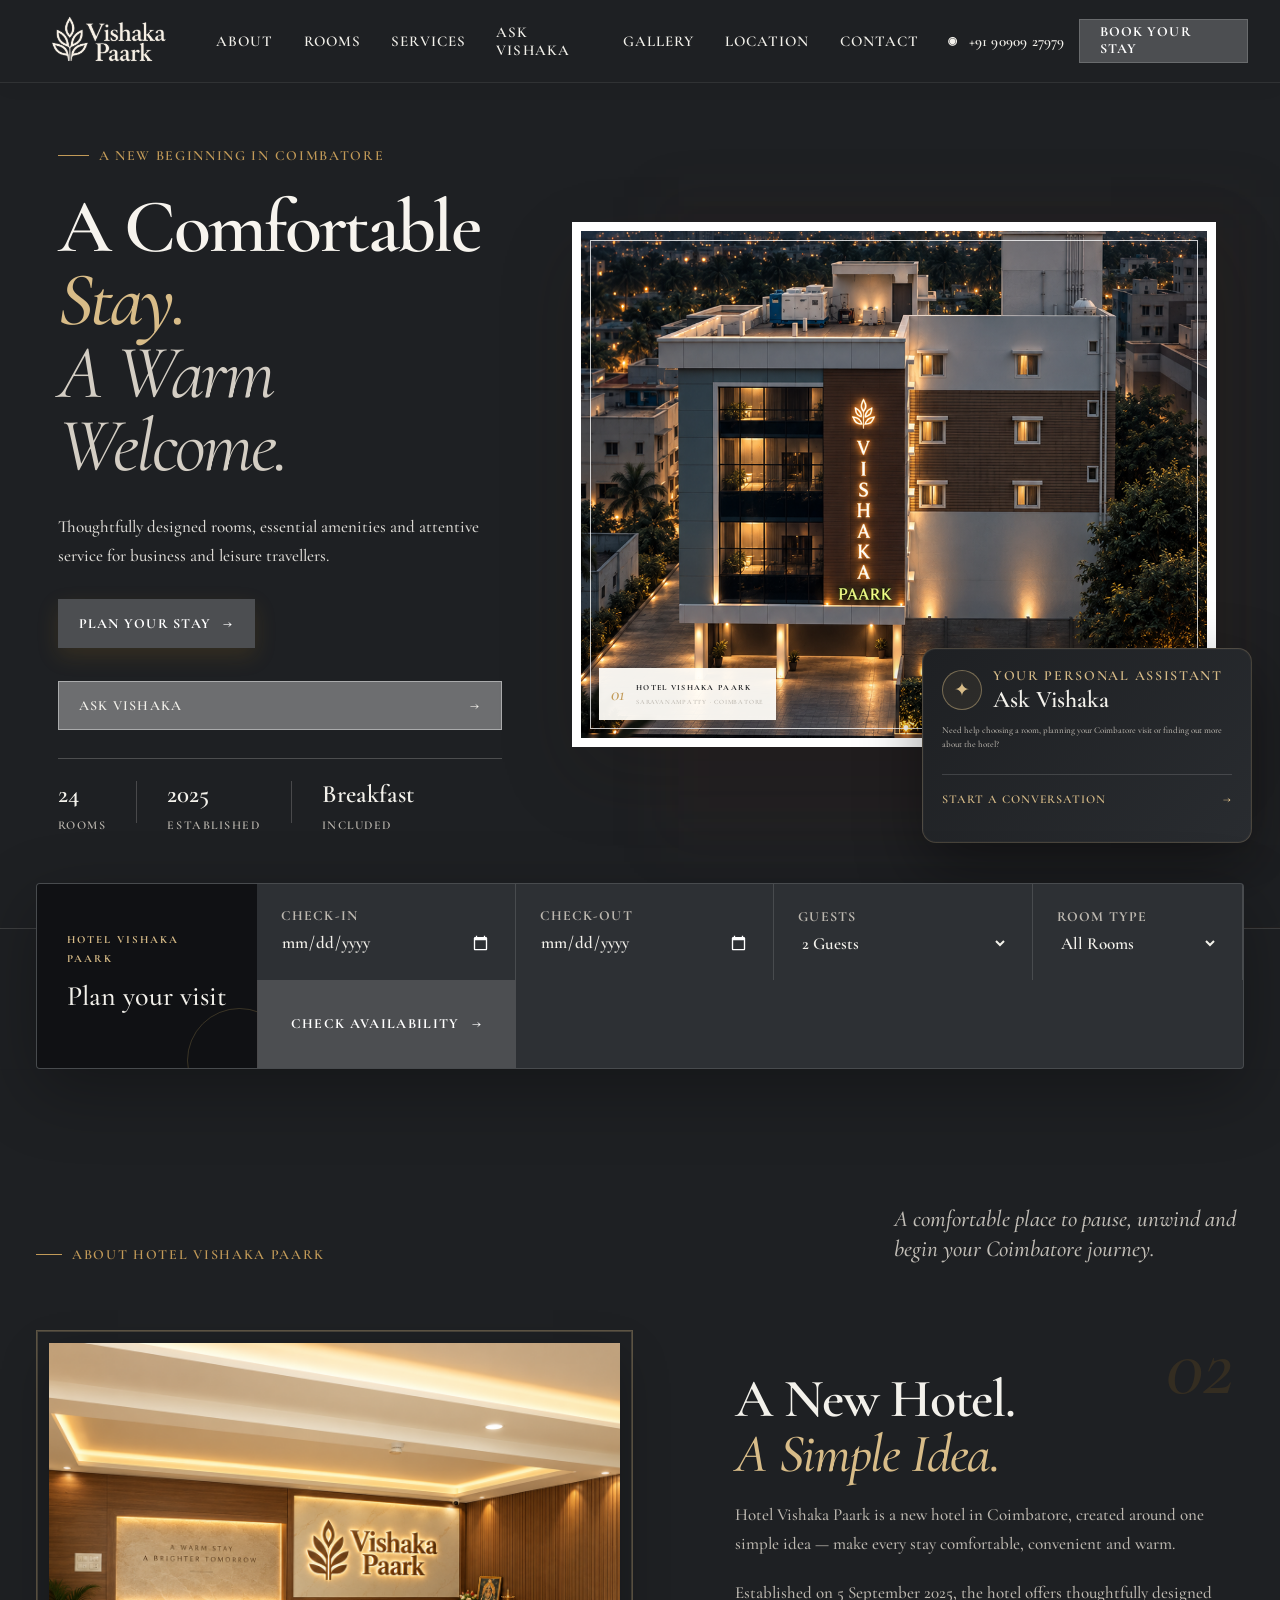
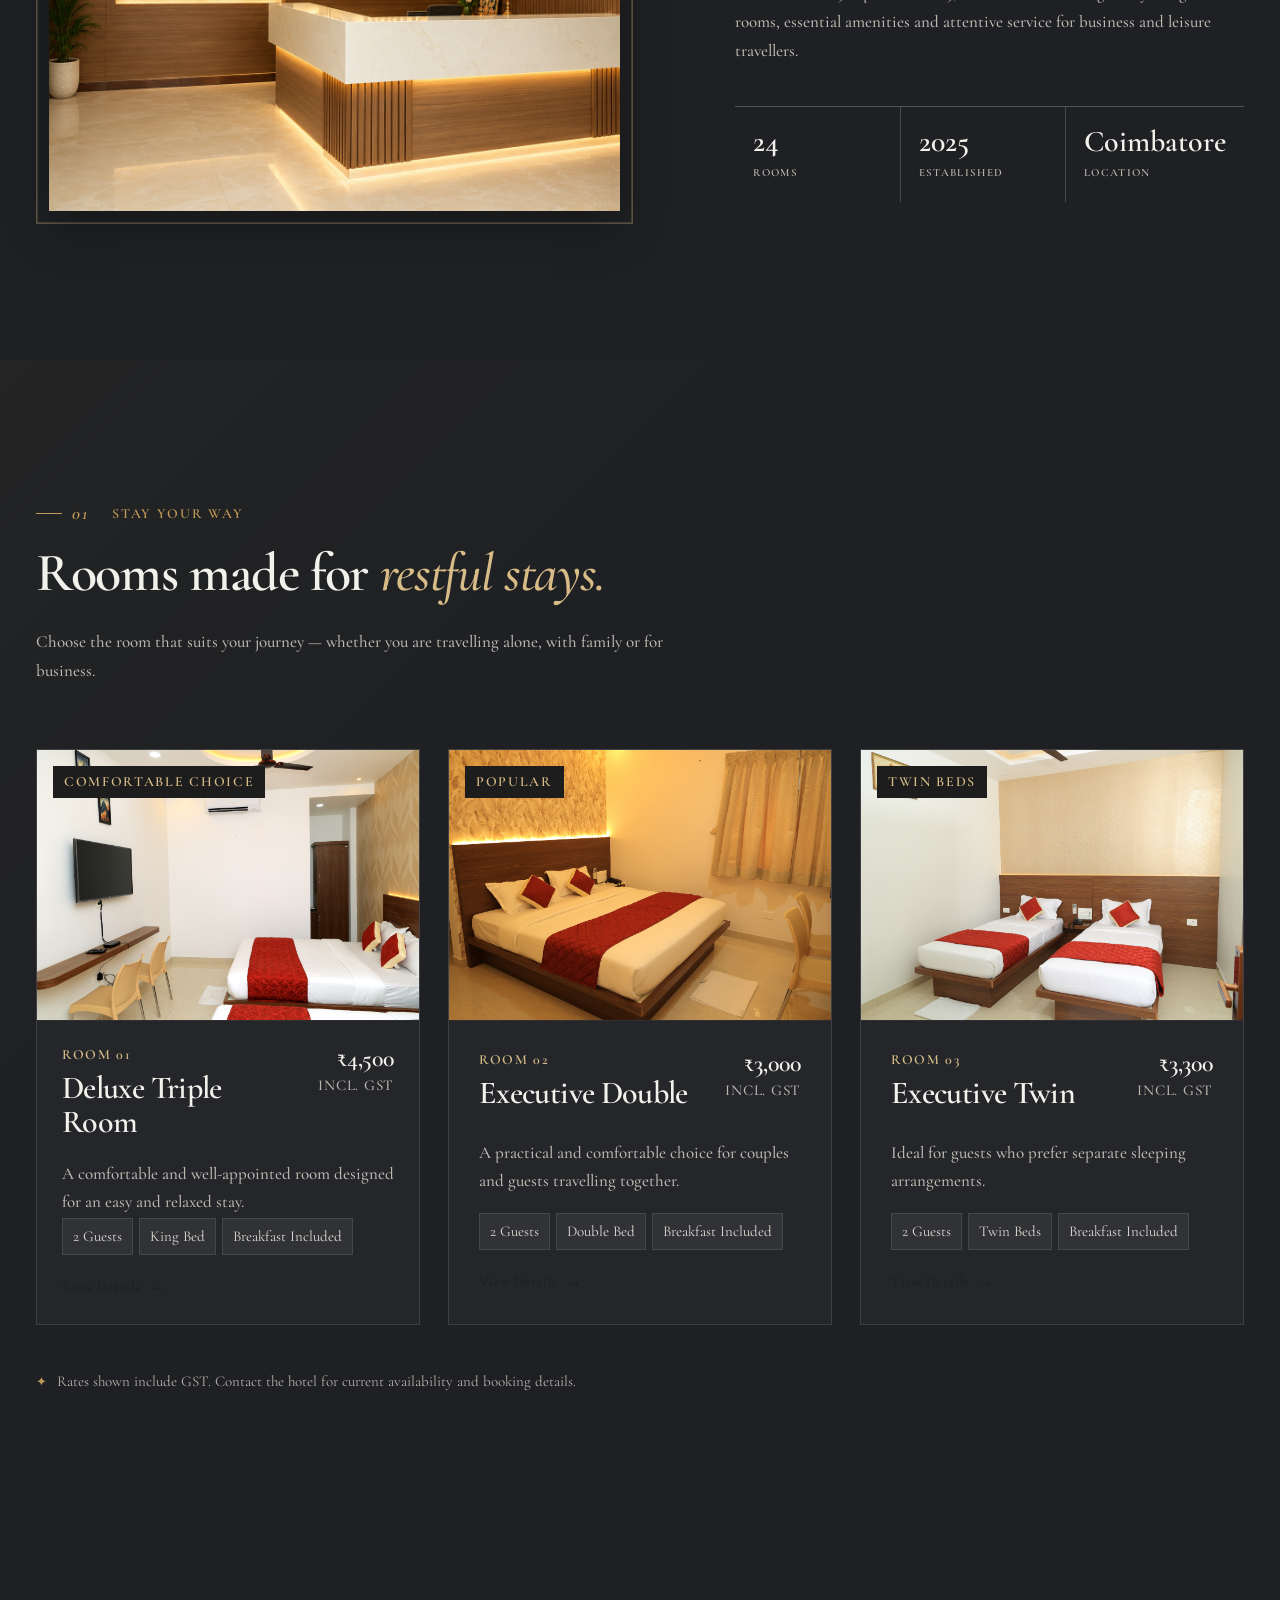
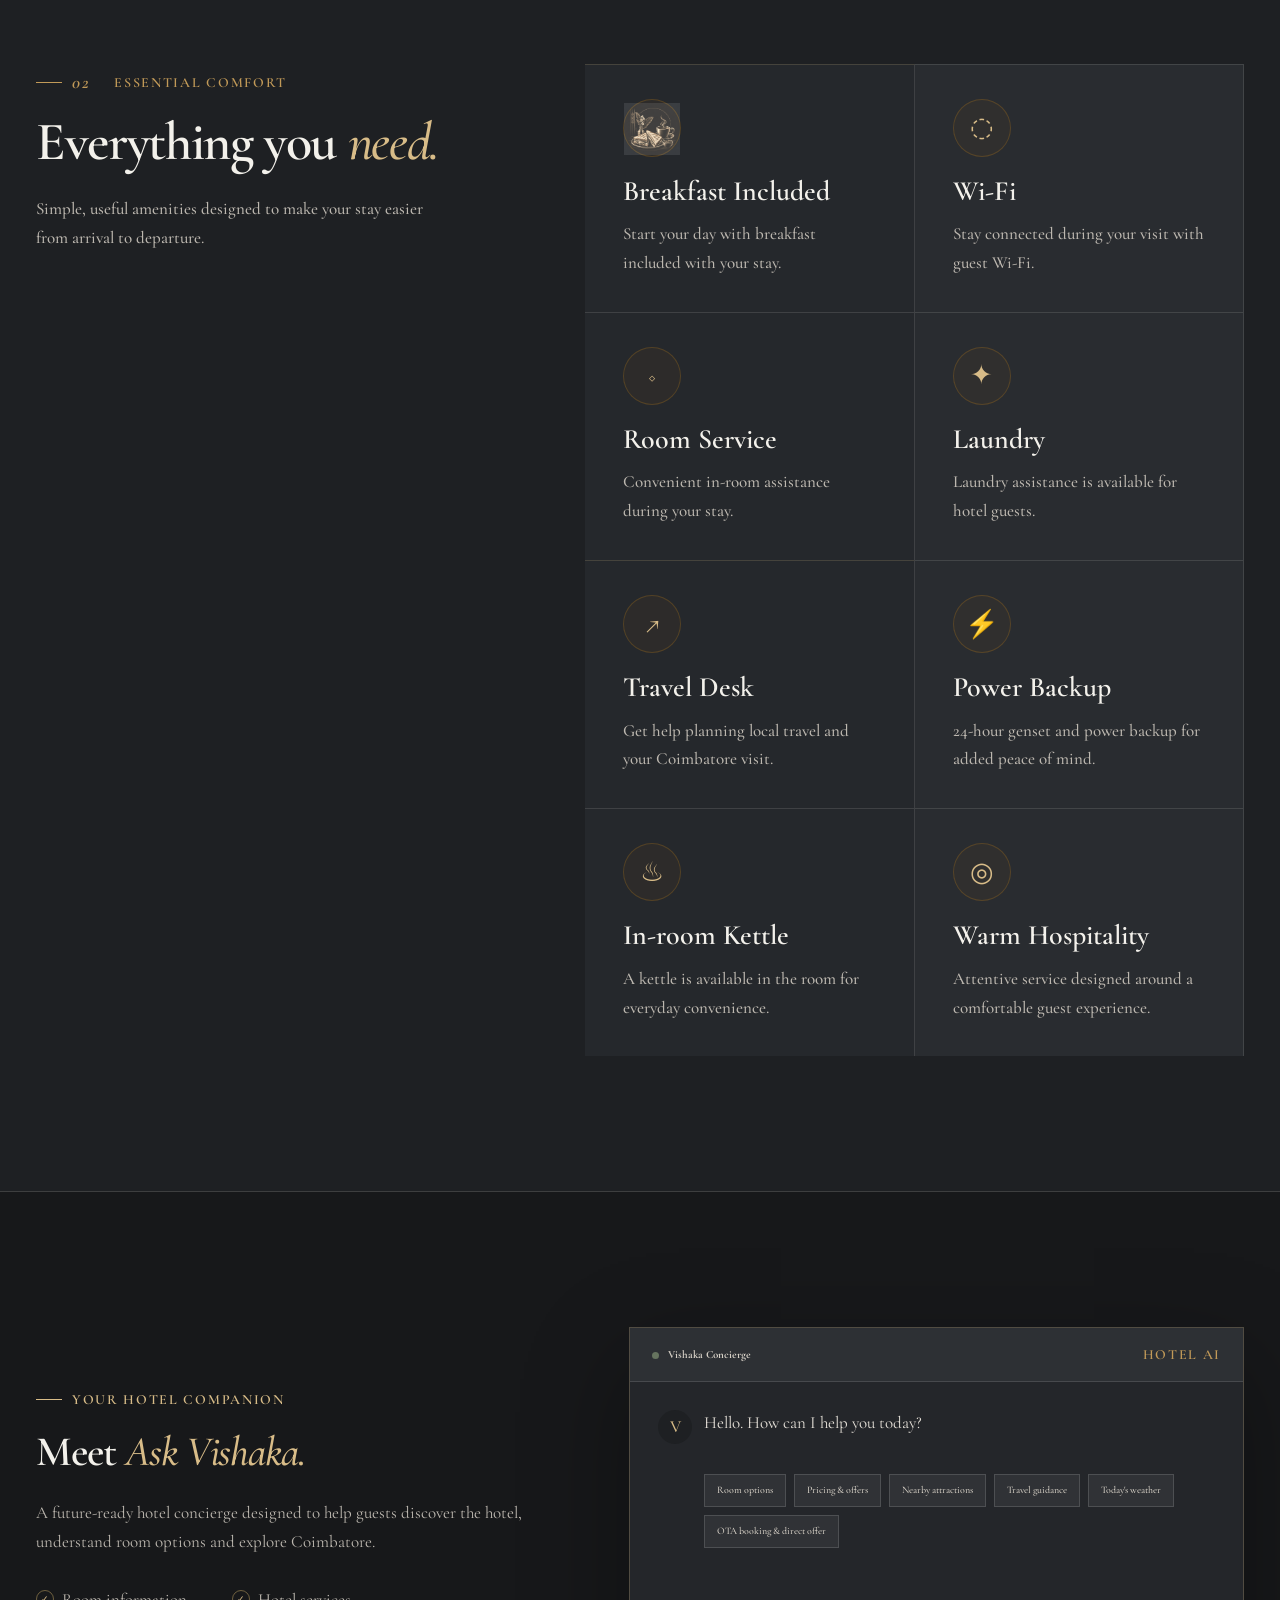
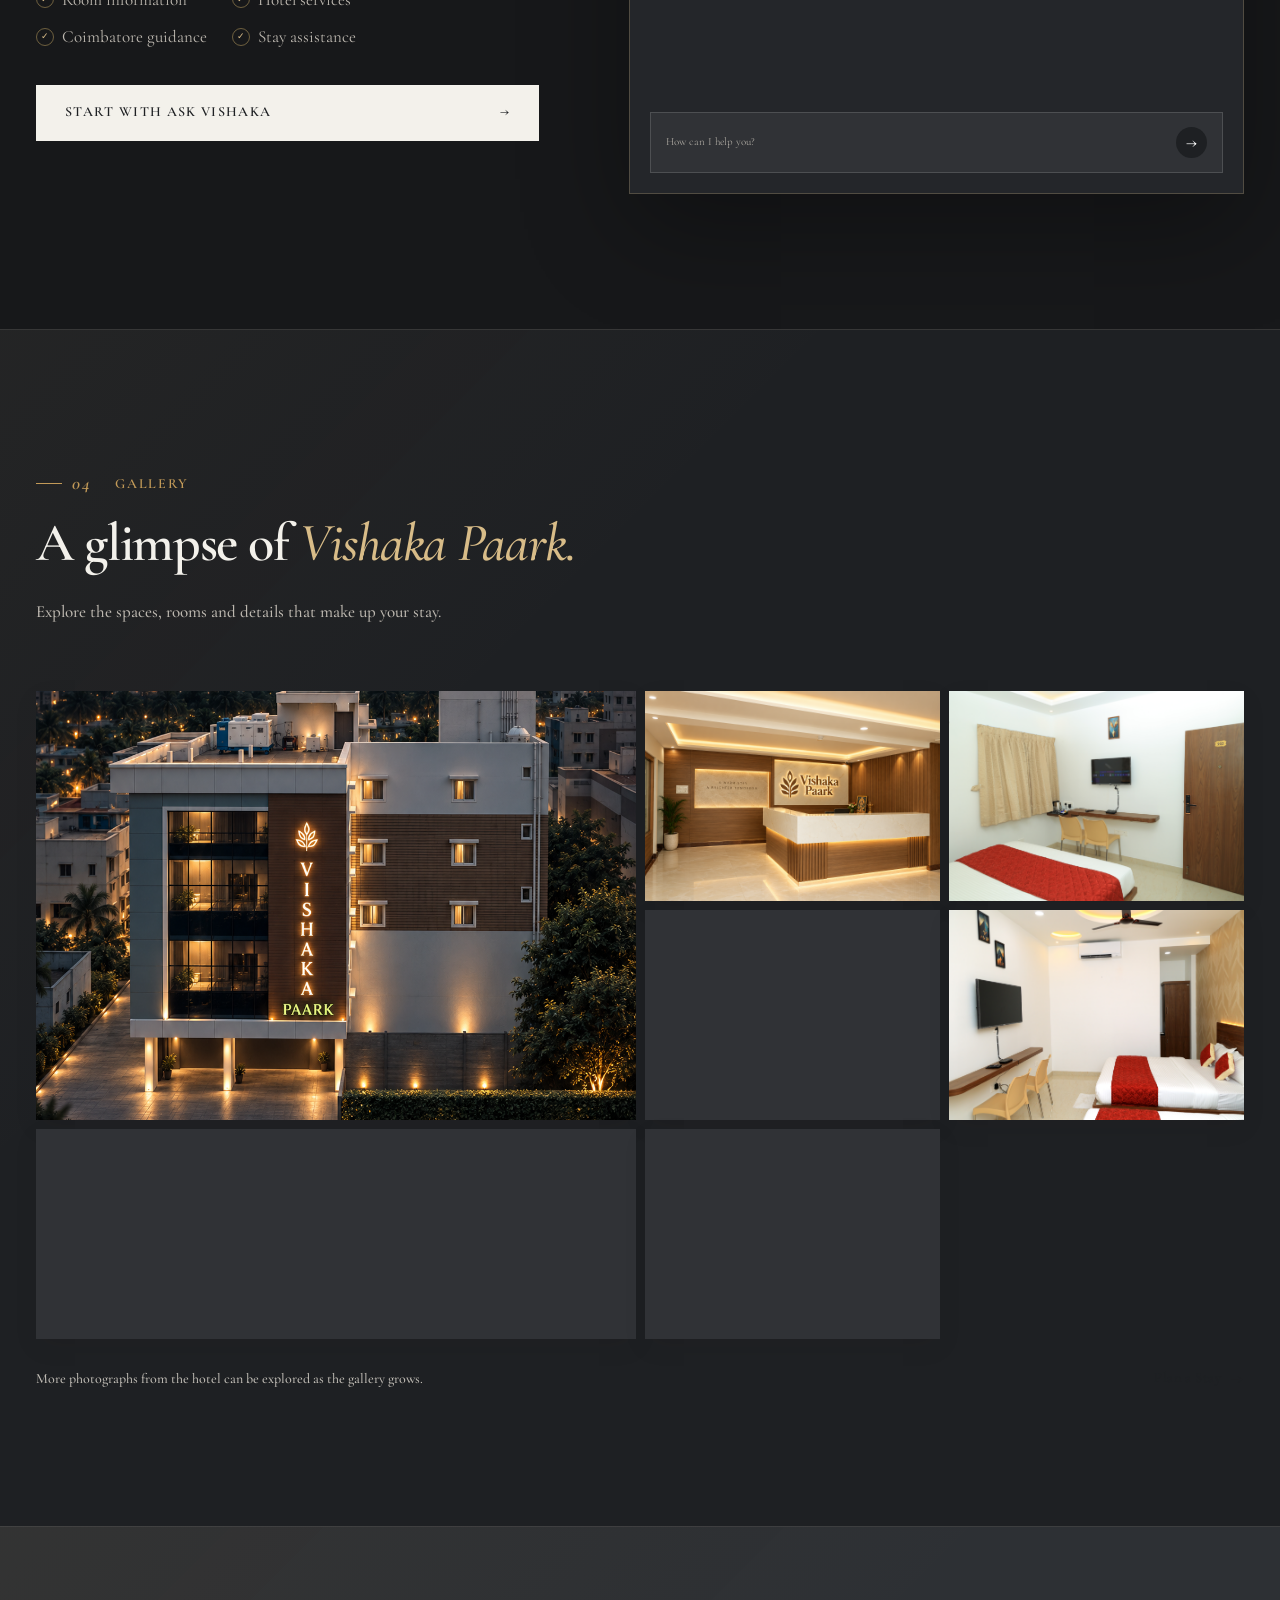
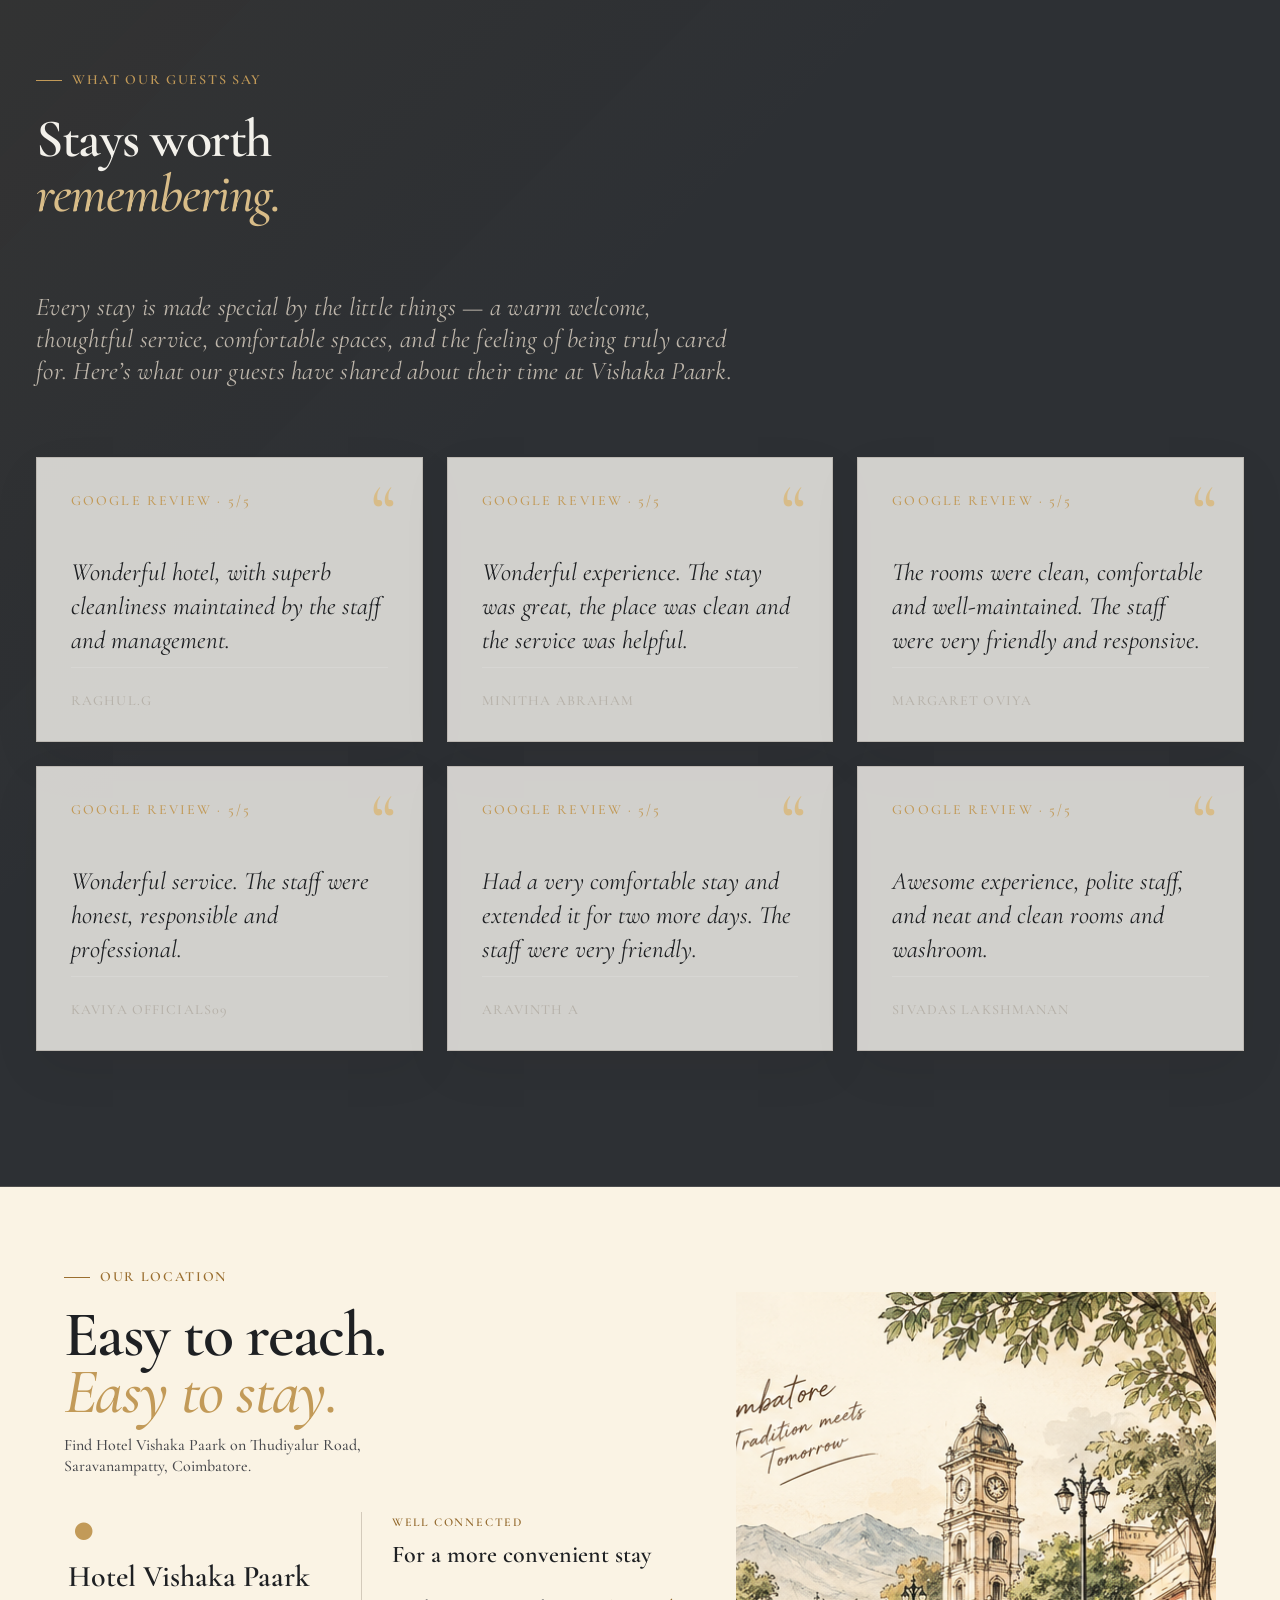
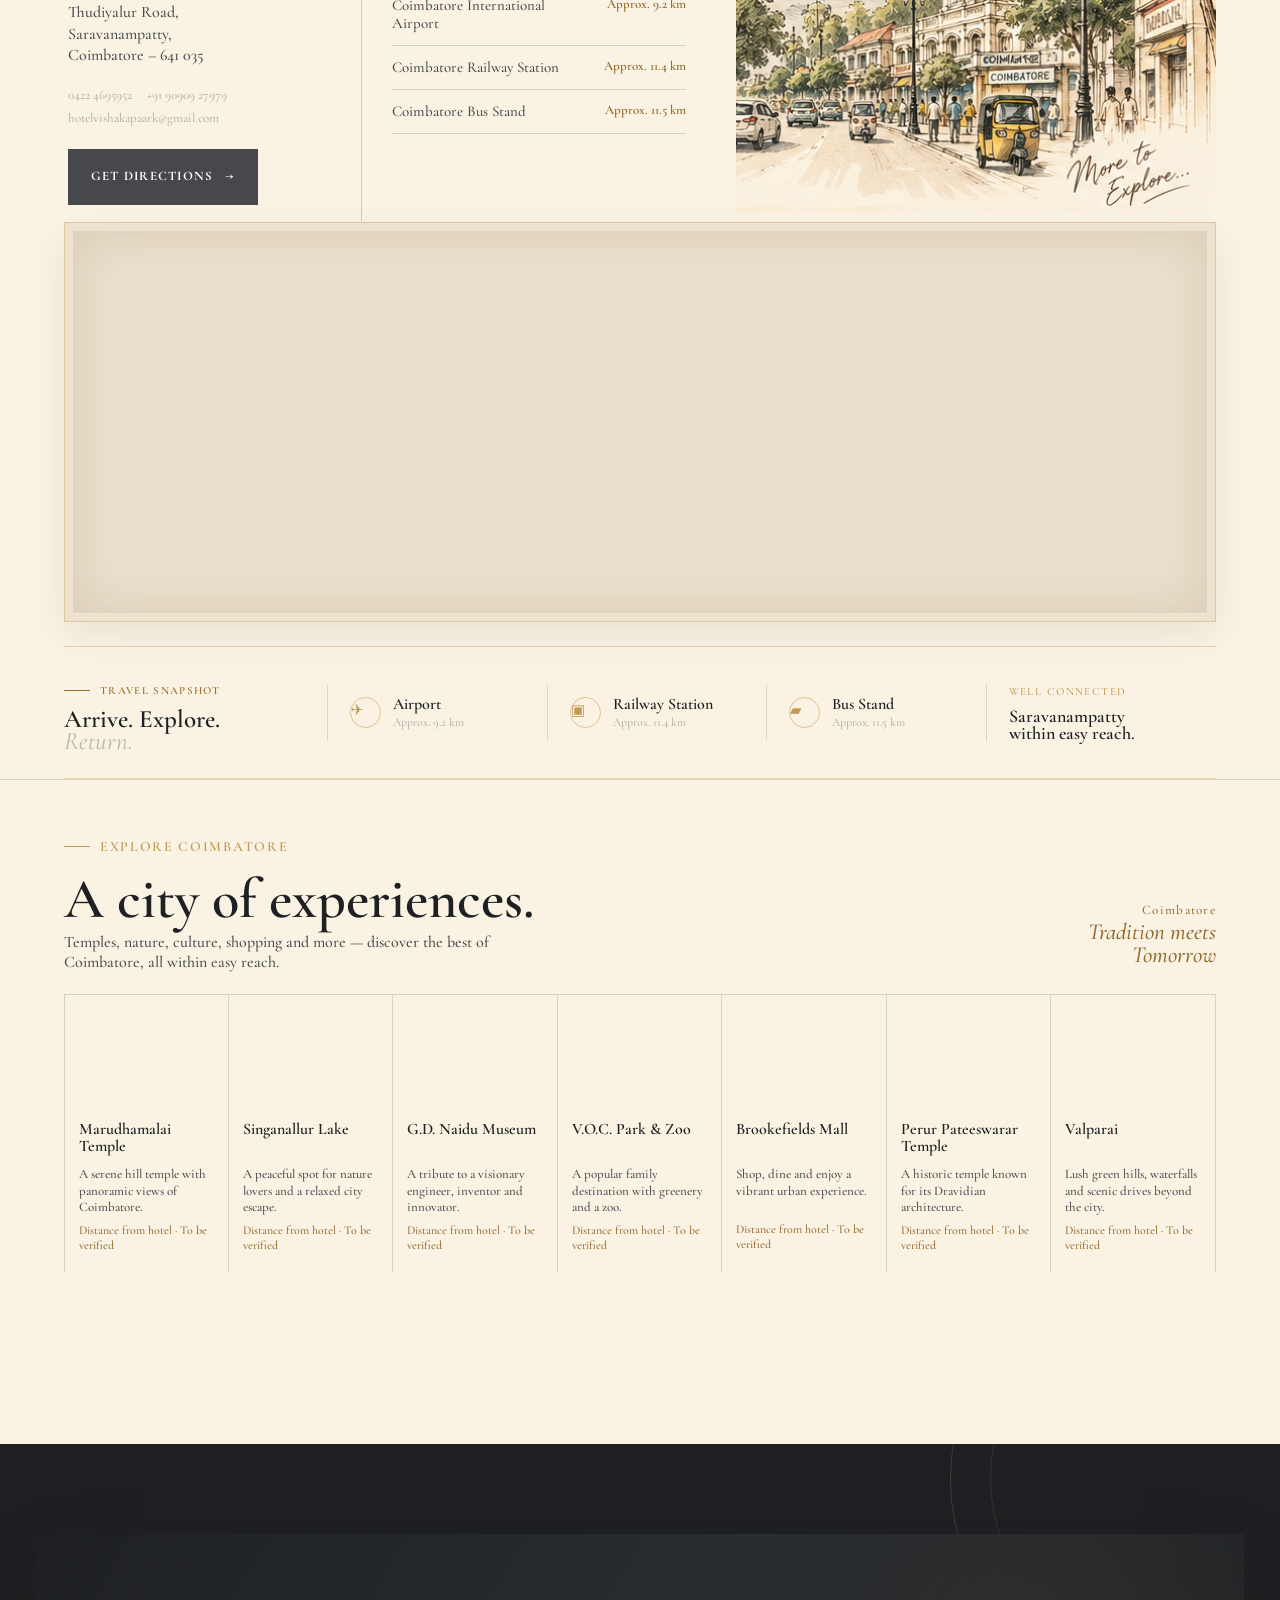
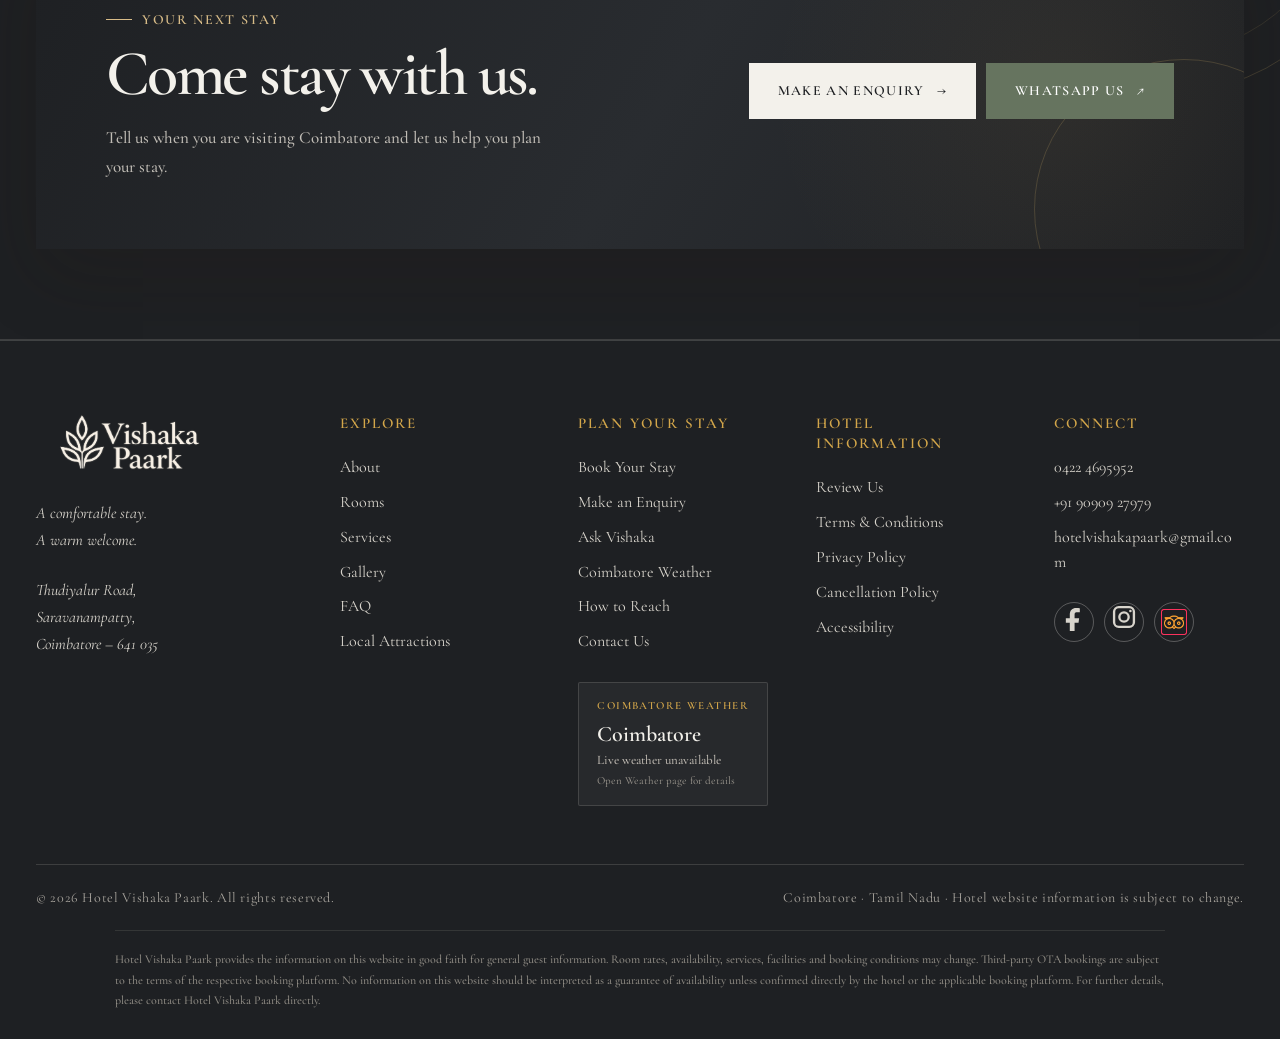
==== index.html @ 1023d84c "first commit" ====
<!DOCTYPE html>
<html lang="en">
<head>
  <meta charset="UTF-8">

  <meta
    name="viewport"
    content="width=device-width, initial-scale=1.0"
  >

  <meta
    name="description"
    content="Hotel Vishaka Paark, Coimbatore — a comfortable stay with thoughtfully designed rooms, essential amenities and warm hospitality."
  >

  <meta
    name="theme-color"
    content="#3a2418"
  >

  <title>Hotel Vishaka Paark | A Comfortable Stay in Coimbatore</title>

  <link
    rel="icon"
    type="image/png"
    href="assets/icons/favicon.png"
  >

  <!-- Google Fonts -->
  <link
    rel="preconnect"
    href="https://fonts.googleapis.com"
  >

  <link
    rel="preconnect"
    href="https://fonts.gstatic.com"
    crossorigin
  >

  <link
    href="https://fonts.googleapis.com/css2?family=Cormorant+Garamond:wght@400;500;600;700&display=swap"
    rel="stylesheet"
  >

  <link
    rel="stylesheet"
    href="styles.css"
  >

  <link rel="preload" as="image" href="assets/images/Elevation/elevation.png">
</head>

<body>

  <!-- =====================================================
       PAGE LOADER
       ===================================================== -->

  <div class="page-loader">
    <div class="loader-mark">
      VP
    </div>
  </div>


  <!-- =====================================================
       HEADER
       ===================================================== -->

  <header class="site-header">

    <div class="header-inner">

      <a
        class="brand"
        href="#home"
        aria-label="Hotel Vishaka Paark Home"
      >
        <img
          class="brand-logo"
          src="assets/logo/logo-dark.png"
          alt="Hotel Vishaka Paark"
        >
      </a>


      <nav
        class="main-nav"
        aria-label="Main navigation"
      >

        <a href="#about">About</a>

        <a href="#rooms">Rooms</a>

        <a href="#services">Services</a>

        <a href="#ask-vishaka">Ask Vishaka</a>

        <a href="#gallery">Gallery</a>

        <a href="#location">Location</a>

        <a href="#contact">Contact</a>

      </nav>


      <div class="header-actions">

        <a
          class="header-phone"
          href="tel:+919090927979"
        >
          <span class="phone-icon">◉</span>
          +91 90909 27979
        </a>

        <a
          class="header-cta"
          href="#booking"
        >
          Book Your Stay
        </a>

        <button
          class="menu-toggle"
          type="button"
          aria-label="Open menu"
          aria-expanded="false"
        >
          <span></span>
          <span></span>
          <span></span>
        </button>

      </div>

    </div>

  </header>


  <main>


    <!-- ===================================================
         HERO
         =================================================== -->

    <section
      class="hero hero-editorial"
      id="home"
    >

      <!-- ===================================================
           HERO PAPER BACKGROUND
           The hero is a real HTML/CSS layout.
           The hotel elevation remains a real photograph.
           =================================================== -->

      <div
        class="hero-paper-texture"
        aria-hidden="true"
      ></div>
<div class="container hero-container">


        <!-- ================= HERO COPY ================= -->

        <div class="hero-content">

          <span class="eyebrow hero-eyebrow">
            A New Beginning in Coimbatore
          </span>


          <h1>

            A Comfortable
            <br>

            <span>Stay.</span>

            <br>

            <em>A Warm Welcome.</em>

          </h1>


          <p class="hero-description">

            Thoughtfully designed rooms, essential amenities
            and attentive service for business and leisure
            travellers.

          </p>


          <div class="hero-actions">

            <a
              class="button button-primary"
              href="#booking"
            >
              Plan Your Stay
              <span>→</span>
            </a>


            <button
              class="button button-ghost concierge-open"
              type="button"
              data-open-concierge
            >
              Ask Vishaka
              <span>→</span>
            </button>

          </div>


          <div class="hero-meta">

            <div class="hero-meta-item">

              <strong>24</strong>

              <span>
                Rooms
              </span>

            </div>


            <div
              class="hero-meta-divider"
              aria-hidden="true"
            ></div>


            <div class="hero-meta-item">

              <strong>2025</strong>

              <span>
                Established
              </span>

            </div>


            <div
              class="hero-meta-divider"
              aria-hidden="true"
            ></div>


            <div class="hero-meta-item">

              <strong>Breakfast</strong>

              <span>
                Included
              </span>

            </div>

          </div>
</div>


        <!-- ================= HERO PHOTO ================= -->

        <div class="hero-visual">

          <div class="hero-photo-shadow"></div>


          <div class="hero-photo-frame">

            <img
              class="hero-image"
              src="assets/images/Elevation/elevation.png"
              alt="Hotel Vishaka Paark exterior in Coimbatore"
            >


            <div
              class="hero-photo-edge"
              aria-hidden="true"
            ></div>


            <div class="hero-photo-caption">

              <span class="caption-number">
                01
              </span>

              <div>

                <strong>
                  HOTEL VISHAKA PAARK
                </strong>

                <small>
                  SARAVANAMPATTY · COIMBATORE
                </small>

              </div>

            </div>

          </div>
<!-- AI preview card -->

          <aside class="hero-concierge-card">

            <div class="concierge-card-top">

              <div class="concierge-icon">
                <span>✦</span>
              </div>


              <div>

                <span class="concierge-label">
                  Your Personal Assistant
                </span>

                <strong>
                  Ask Vishaka
                </strong>

              </div>

            </div>


            <p>
              Need help choosing a room, planning
              your Coimbatore visit or finding out
              more about the hotel?
            </p>


            <button
              class="concierge-open"
              type="button"
              data-open-concierge
            >

              <span>
                Start a conversation
              </span>

              <span>
                →
              </span>

            </button>

          </aside>
</div>

      </div>
</section>


    <!-- ===================================================
         BOOKING BAR
         =================================================== -->

    <section
      class="booking-section"
      id="booking"
    >

      <div class="container">

        <div class="booking-bar">

          <div class="booking-intro">

            <span class="booking-kicker">
              HOTEL VISHAKA PAARK
            </span>

            <strong>
              Plan your visit
            </strong>

          </div>


          <form class="quick-booking-form">

            <div class="booking-field">

              <label for="checkin">
                Check-in
              </label>

              <input
                id="checkin"
                name="checkin"
                type="date"
              >

            </div>


            <div class="booking-field">

              <label for="checkout">
                Check-out
              </label>

              <input
                id="checkout"
                name="checkout"
                type="date"
              >

            </div>


            <div class="booking-field">

              <label for="guests">
                Guests
              </label>

              <select
                id="guests"
                name="guests"
              >
                <option value="2 Guests">
                  2 Guests
                </option>

                <option value="1 Guest">
                  1 Guest
                </option>

                <option value="3 Guests">
                  3 Guests
                </option>

                <option value="4 Guests">
                  4 Guests
                </option>

                <option value="5+ Guests">
                  5+ Guests
                </option>
              </select>

            </div>


            <div class="booking-field">

              <label for="room-type">
                Room Type
              </label>

              <select
                id="room-type"
                name="room-type"
              >

                <option value="All Rooms">
                  All Rooms
                </option>

                <option value="Deluxe Triple Room">
                  Deluxe
                </option>

                <option value="Executive Double">
                  Executive Double
                </option>

                <option value="Executive Twin">
                  Executive Twin
                </option>

              </select>

            </div>


            <button
              class="button button-dark"
              type="submit"
            >
              Check Availability
              <span>→</span>
            </button>

          </form>

        </div>

      </div>

    </section>


    <!-- ===================================================
         ABOUT
         =================================================== -->

    <section
      class="section"
      id="about"
    >

      <div class="container">

        <div class="about-intro">

          <div>

            <span class="eyebrow">
              About Hotel Vishaka Paark
            </span>

          </div>

          <p class="section-caption">
            A comfortable place to pause,
            unwind and begin your Coimbatore
            journey.
          </p>

        </div>


        <div class="about-grid">

          <div class="about-image-wrap">

            <img
              class="about-image"
              src="assets/images/Reception/0P3A3487.png"
              alt="Hotel Vishaka Paark reception"
            >
</div>


          <div class="about-content">
<h2>
              A New Hotel.
              <br>
              <em>A Simple Idea.</em>
            </h2>

            <p class="lead">
              Hotel Vishaka Paark is a new hotel
              in Coimbatore, created around one
              simple idea — make every stay
              comfortable, convenient and warm.
            </p>

            <p>
              Established on 5 September 2025,
              the hotel offers thoughtfully designed
              rooms, essential amenities and
              attentive service for business and
              leisure travellers.
            </p>


            <div class="about-facts">

              <div class="fact">
                <strong>24</strong>
                <span>Rooms</span>
              </div>

              <div class="fact">
                <strong>2025</strong>
                <span>Established</span>
              </div>

              <div class="fact">
                <strong>Coimbatore</strong>
                <span>Location</span>
              </div>

            </div>

          </div>
</div>

      </div>

    </section>


    <!-- ===================================================
         ROOMS
         =================================================== -->

    <section
      class="section section-paper"
      id="rooms"
    >

      <div class="container">

        <div class="section-heading">

          <span class="eyebrow">
            <span class="section-number">01</span>
            Stay Your Way
          </span>

          <h2>
            Rooms made for
            <em>restful stays.</em>
          </h2>

          <p>
            Choose the room that suits your journey —
            whether you are travelling alone, with family
            or for business.
          </p>

        </div>


        <div class="room-grid">


          <!-- Deluxe Triple Room -->

          <article class="room-card room-card-featured">

            <div class="room-image-wrap">

              <img
                class="room-image"
                src="assets/images/deluxe triple room/deluxe.jpg"
                alt="Deluxe Triple Room at Hotel Vishaka Paark"
                loading="lazy"
              >

              <span class="room-tag">
                Comfortable Choice
              </span>

            </div>


            <div class="room-content">

              <div class="room-title-row">

                <div>

                  <span class="room-type">
                    ROOM 01
                  </span>

                  <h3>
                    Deluxe Triple Room
                  </h3>

                </div>


                <div class="room-price">

                  <strong>
                    ₹4,500
                  </strong>

                  <span>
                    incl. GST
                  </span>

                </div>

              </div>


              <p>
                A comfortable and well-appointed
                room designed for an easy and
                relaxed stay.
              </p>


              <div class="room-features">

                <span>
                  2 Guests
                </span>

                <span>
                  King Bed
                </span>

                <span>
                  Breakfast Included
                </span>

              </div>


              <a
                class="text-link"
                href="#booking"
              >
                View Details
                <span>→</span>
              </a>

            </div>

          </article>


          <!-- Executive Double -->

          <article class="room-card">

            <div class="room-image-wrap">

              <img
                class="room-image"
                src="assets/images/executive-double/executive.jpg"
                alt="Executive Double Room at Hotel Vishaka Paark"
                loading="lazy"
              >

              <span class="room-tag">
                Popular
              </span>

            </div>


            <div class="room-content">

              <div class="room-title-row">

                <div>

                  <span class="room-type">
                    ROOM 02
                  </span>

                  <h3>
                    Executive Double
                  </h3>

                </div>


                <div class="room-price">

                  <strong>
                    ₹3,000
                  </strong>

                  <span>
                    incl. GST
                  </span>

                </div>

              </div>


              <p>
                A practical and comfortable choice
                for couples and guests travelling
                together.
              </p>


              <div class="room-features">

                <span>
                  2 Guests
                </span>

                <span>
                  Double Bed
                </span>

                <span>
                  Breakfast Included
                </span>

              </div>


              <a
                class="text-link"
                href="#booking"
              >
                View Details
                <span>→</span>
              </a>

            </div>

          </article>


          <!-- Executive Twin -->

          <article class="room-card">

            <div class="room-image-wrap">

              <img
                class="room-image"
                src="assets/images/executive twin-room/standard-1.jpg"
                alt="Executive Twin Room at Hotel Vishaka Paark"
                loading="lazy"
              >

              <span class="room-tag">
                Twin Beds
              </span>

            </div>


            <div class="room-content">

              <div class="room-title-row">

                <div>

                  <span class="room-type">
                    ROOM 03
                  </span>

                  <h3>
                    Executive Twin
                  </h3>

                </div>


                <div class="room-price">

                  <strong>
                    ₹3,300
                  </strong>

                  <span>
                    incl. GST
                  </span>

                </div>

              </div>


              <p>
                Ideal for guests who prefer separate
                sleeping arrangements.
              </p>


              <div class="room-features">

                <span>
                  2 Guests
                </span>

                <span>
                  Twin Beds
                </span>

                <span>
                  Breakfast Included
                </span>

              </div>


              <a
                class="text-link"
                href="#booking"
              >
                View Details
                <span>→</span>
              </a>

            </div>

          </article>

        </div>


        <div class="rooms-footnote">

          <span class="footnote-mark">
            ✦
          </span>

          <p>
            Rates shown include GST.
            Contact the hotel for current availability
            and booking details.
          </p>

        </div>

      </div>

    </section>


    <!-- ===================================================
         SERVICES
         =================================================== -->

    <section
      class="section"
      id="services"
    >

      <div class="container">

        <div class="services-layout">

          <div class="services-intro">

            <span class="eyebrow">
              <span class="section-number">02</span>
              Essential Comfort
            </span>

            <h2>
              Everything you
              <em>need.</em>
            </h2>

            <p>
              Simple, useful amenities designed
              to make your stay easier from arrival
              to departure.
            </p>

          </div>


          <div class="services-grid">


            <article class="service-item">

              <span class="service-icon">
                <img src="assets/images/services/breakfast.png" alt="" role="presentation">
              </span>

              <h3>
                Breakfast Included
              </h3>

              <p>
                Start your day with breakfast
                included with your stay.
              </p>

            </article>


            <article class="service-item">

              <span class="service-icon">
                ◌
              </span>

              <h3>
                Wi-Fi
              </h3>

              <p>
                Stay connected during your
                visit with guest Wi-Fi.
              </p>

            </article>


            <article class="service-item">

              <span class="service-icon">
                ◇
              </span>

              <h3>
                Room Service
              </h3>

              <p>
                Convenient in-room assistance
                during your stay.
              </p>

            </article>


            <article class="service-item">

              <span class="service-icon">
                ✦
              </span>

              <h3>
                Laundry
              </h3>

              <p>
                Laundry assistance is available
                for hotel guests.
              </p>

            </article>


            <article class="service-item">

              <span class="service-icon">
                ↗
              </span>

              <h3>
                Travel Desk
              </h3>

              <p>
                Get help planning local travel
                and your Coimbatore visit.
              </p>

            </article>


            <article class="service-item">

              <span class="service-icon">
                ⚡
              </span>

              <h3>
                Power Backup
              </h3>

              <p>
                24-hour genset and power backup
                for added peace of mind.
              </p>

            </article>


            <article class="service-item">

              <span class="service-icon">
                ♨
              </span>

              <h3>
                In-room Kettle
              </h3>

              <p>
                A kettle is available in the room
                for everyday convenience.
              </p>

            </article>


            <article class="service-item">

              <span class="service-icon">
                ◎
              </span>

              <h3>
                Warm Hospitality
              </h3>

              <p>
                Attentive service designed around
                a comfortable guest experience.
              </p>

            </article>

          </div>

        </div>

      </div>

    </section>


    <!-- ===================================================
         ASK VISHAKA AI
         =================================================== -->

    <section
      class="section section-dark ai-section"
      id="ask-vishaka"
    >
<div class="container">

        <div class="ai-layout">

          <div class="ai-copy">

            <span class="eyebrow">
              Your Hotel Companion
            </span>

            <h2>
              Meet
              <em>Ask Vishaka.</em>
            </h2>

            <p>
              A future-ready hotel concierge designed
              to help guests discover the hotel, understand
              room options and explore Coimbatore.
            </p>


            <div class="ai-points">

              <span>
                <i>✓</i>
                Room information
              </span>

              <span>
                <i>✓</i>
                Hotel services
              </span>

              <span>
                <i>✓</i>
                Coimbatore guidance
              </span>

              <span>
                <i>✓</i>
                Stay assistance
              </span>

            </div>


            <button
              class="button button-light concierge-open"
              type="button"
              data-open-concierge
            >
              Start with Ask Vishaka
              <span>→</span>
            </button>

          </div>


          <div class="ai-window">

            <div class="ai-window-header">

              <div class="ai-status">
                <span></span>
                Vishaka Concierge
              </div>

              <span class="ai-window-label">
                HOTEL AI
              </span>

            </div>


            <div class="ai-messages">

              <div class="ai-message">

                <div class="message-avatar">
                  V
                </div>

                <div>

                  <p>
                    Hello. How can I help
                    you today?
                  </p>
</div>

              </div>


              <div class="ai-suggestions">

                <button type="button">
                  Room options
                </button>

                <button type="button">
                  Pricing & offers
                </button>

                <button type="button">
                  Nearby attractions
                </button>

                <button type="button">
                  Travel guidance
                </button>

                <button type="button">
                  Today's weather
                </button>

                <button type="button">
                  OTA booking &amp; direct offer
                </button>

              </div>

            </div>


            <div class="ai-input-preview">

              <span>
                How can I help you?
              </span>

              <button
                type="button"
                data-open-concierge
                aria-label="Open Ask Vishaka"
              >
                →
              </button>

            </div>

          </div>

        </div>

      </div>

    </section>


    <!-- ===================================================
         GALLERY
         =================================================== -->

    <section
      class="section section-paper"
      id="gallery"
    >

      <div class="container">

        <div class="section-heading gallery-heading">

          <span class="eyebrow">
            <span class="section-number">04</span>
            Gallery
          </span>

          <h2>
            A glimpse of
            <em>Vishaka Paark.</em>
          </h2>

          <p>
            Explore the spaces, rooms and details
            that make up your stay.
          </p>

        </div>


        <div class="gallery-grid">


          <figure class="gallery-item gallery-item-large">

            <img
              src="assets/images/Elevation/elevation.png"
              alt="Hotel Vishaka Paark exterior"
              loading="lazy"
            >

          </figure>


          <figure class="gallery-item">

            <img
              src="assets/images/Reception/0P3A3487.png"
              alt="Hotel Vishaka Paark reception"
              loading="lazy"
            >

          </figure>


          <figure class="gallery-item">

            <img
              src="assets/images/executive-double/0P3A3429.jpg"
              alt="Executive Double room"
              loading="lazy"
            >

          </figure>


          <figure class="gallery-item">

            <img
              src="assets/images/executive twin-room/0P3A3387.jpg"
              alt="Executive Twin room"
              loading="lazy"
            >

          </figure>


          <figure class="gallery-item">

            <img
              src="assets/images/deluxe triple room/deluxe.jpg"
              alt="Deluxe Triple Room"
              loading="lazy"
            >

          </figure>


          <figure class="gallery-item gallery-item-wide">

            <img
              src="assets/images/executive-double/0P3A3448 copy.jpg"
              alt="Hotel Vishaka Paark room interior"
              loading="lazy"
            >

          </figure>


          <figure class="gallery-item">

            <img
              src="assets/images/Reception/Reception.jpg"
              alt="Hotel Vishaka Paark reception area"
              loading="lazy"
            >

          </figure>

        </div>


        <div class="gallery-footer">

          <p>
            More photographs from the hotel
            can be explored as the gallery grows.
          </p>

          <a
            class="text-link"
            href="#contact"
          >
            Plan a Stay
            <span>→</span>
          </a>

        </div>

      </div>

    </section>


    <!-- ===================================================
         TESTIMONIALS
         =================================================== -->

    <section class="section testimonials-section" id="testimonials">
      <div class="container">

        <div class="section-heading testimonials-heading">
          <div>
            <span class="eyebrow">What Our Guests Say</span>
            <h2>Stays worth<br><em>remembering.</em></h2>
          </div>
          <p>Every stay is made special by the little things — a warm welcome, thoughtful service, comfortable spaces, and the feeling of being truly cared for. Here’s what our guests have shared about their time at Vishaka Paark.</p>
        </div>

        <div class="testimonial-grid">
          <article class="testimonial-card">
            <span class="testimonial-placeholder-label">Google review · 5/5</span>
            <blockquote>Wonderful hotel, with superb cleanliness maintained by the staff and management.</blockquote>
            <footer>RAGHUL.G</footer>
          </article>

          <article class="testimonial-card">
            <span class="testimonial-placeholder-label">Google review · 5/5</span>
            <blockquote>Wonderful experience. The stay was great, the place was clean and the service was helpful.</blockquote>
            <footer>Minitha Abraham</footer>
          </article>

          <article class="testimonial-card">
            <span class="testimonial-placeholder-label">Google review · 5/5</span>
            <blockquote>The rooms were clean, comfortable and well-maintained. The staff were very friendly and responsive.</blockquote>
            <footer>Margaret Oviya</footer>
          </article>

          <article class="testimonial-card">
            <span class="testimonial-placeholder-label">Google review · 5/5</span>
            <blockquote>Wonderful service. The staff were honest, responsible and professional.</blockquote>
            <footer>Kaviya Officials09</footer>
          </article>

          <article class="testimonial-card">
            <span class="testimonial-placeholder-label">Google review · 5/5</span>
            <blockquote>Had a very comfortable stay and extended it for two more days. The staff were very friendly.</blockquote>
            <footer>Aravinth A</footer>
          </article>

          <article class="testimonial-card">
            <span class="testimonial-placeholder-label">Google review · 5/5</span>
            <blockquote>Awesome experience, polite staff, and neat and clean rooms and washroom.</blockquote>
            <footer>Sivadas Lakshmanan</footer>
          </article>
        </div>

      </div>
    </section>


    <!-- ===================================================
         LOCATION + MAP
         =================================================== -->

    <section class="section location-section section-paper" id="location">
      <div class="container">

        <div class="section-heading location-heading">
          <div>
            <span class="eyebrow">Our Location</span>
            <h2>Easy to reach.<br><em>Easy to stay.</em></h2>
            <p>Find Hotel Vishaka Paark on Thudiyalur Road, Saravanampatty, Coimbatore.</p>
          </div>
        </div>

        <div class="location-layout">
          <div class="location-copy">
            <span class="location-pin">●</span>
            <h3>Hotel Vishaka Paark</h3>
            <address>
              Thudiyalur Road,<br>
              Saravanampatty,<br>
              Coimbatore – 641 035
            </address>

            <div class="location-contact-list">
              <a href="tel:+914224695952">0422 4695952</a>
              <a href="tel:+919090927979">+91 90909 27979</a>
              <a href="mailto:hotelvishakapaark@gmail.com">hotelvishakapaark@gmail.com</a>
            </div>

            <a class="button button-primary" href="https://www.google.com/maps/search/?api=1&query=Hotel%20Vishaka%20Paark%2C%20Thudiyalur%20Road%2C%20Saravanampatty%2C%20Coimbatore" target="_blank" rel="noopener noreferrer">
              Get Directions <span>→</span>
            </a>
          </div>

          <div class="location-map-wrap" aria-hidden="true"></div>

          <div class="location-notes">
            <span>WELL CONNECTED</span>
            <strong>For a more convenient stay</strong>
            <ul>
              <li>Coimbatore International Airport <span class="location-distance">Approx. 9.2 km</span></li>
              <li>Coimbatore Railway Station <span class="location-distance">Approx. 11.4 km</span></li>
              <li>Coimbatore Bus Stand <span class="location-distance">Approx. 11.5 km</span></li>
            </ul>
          </div>
        </div>

        <div class="location-google-map">
          <iframe
            title="Hotel Vishaka Paark location map"
            src="https://www.google.com/maps?q=Hotel+Vishaka+Paark,+Thudiyalur+Road,+Saravanampatty,+Coimbatore&z=16&hl=en&output=embed"
            loading="lazy"
            referrerpolicy="no-referrer-when-downgrade"
            allowfullscreen>
          </iframe>
        </div>

        <div class="location-travel-snapshot">
          <div class="location-travel-intro">
            <span class="eyebrow">Travel Snapshot</span>
            <strong>Arrive. Explore.<br><em>Return.</em></strong>
          </div>

          <div class="location-travel-fact">
            <span class="location-travel-icon">✈</span>
            <div>
              <strong>Airport</strong>
              <span>Approx. 9.2 km</span>
            </div>
          </div>

          <div class="location-travel-fact">
            <span class="location-travel-icon">▣</span>
            <div>
              <strong>Railway Station</strong>
              <span>Approx. 11.4 km</span>
            </div>
          </div>

          <div class="location-travel-fact">
            <span class="location-travel-icon">▰</span>
            <div>
              <strong>Bus Stand</strong>
              <span>Approx. 11.5 km</span>
            </div>
          </div>

          <div class="location-travel-note">
            <span>WELL CONNECTED</span>
            <strong>Saravanampatty<br>within easy reach.</strong>
          </div>
        </div>

      </div>
    </section>


        <!-- =================================================
             EXPLORE COIMBATORE
             ================================================= -->
        <section class="coimbatore-explore" aria-labelledby="explore-coimbatore-title">

          <div class="coimbatore-explore-heading">

            <div>
              <span class="eyebrow">Explore Coimbatore</span>

              <h2 id="explore-coimbatore-title">
                A city of experiences.
              </h2>

              <p>
                Temples, nature, culture, shopping and more —
                discover the best of Coimbatore, all within easy reach.
              </p>
            </div>

            <div class="coimbatore-explore-note" aria-hidden="true">
              <span>Coimbatore</span>
              <em>Tradition meets<br>Tomorrow</em>
            </div>

          </div>


          <div class="coimbatore-city-art" aria-hidden="true">
            <img
              src="assets/images/coimbatore/location-city-art.png"
              alt=""
              loading="lazy"
            >
          </div>


          <div class="coimbatore-attractions">

            <article class="coimbatore-attraction-card">
              <div class="coimbatore-attraction-art">
                <img src="assets/images/coimbatore/marudhamalai-art.png" alt="" loading="lazy">
              </div>
              <h3>Marudhamalai Temple</h3>
              <p>A serene hill temple with panoramic views of Coimbatore.</p>
              <span class="coimbatore-distance">Distance from hotel · To be verified</span>
            </article>

            <article class="coimbatore-attraction-card">
              <div class="coimbatore-attraction-art">
                <img src="assets/images/coimbatore/singanallur-art.png" alt="" loading="lazy">
              </div>
              <h3>Singanallur Lake</h3>
              <p>A peaceful spot for nature lovers and a relaxed city escape.</p>
              <span class="coimbatore-distance">Distance from hotel · To be verified</span>
            </article>

            <article class="coimbatore-attraction-card">
              <div class="coimbatore-attraction-art">
                <img src="assets/images/coimbatore/gd-naidu-art.png" alt="" loading="lazy">
              </div>
              <h3>G.D. Naidu Museum</h3>
              <p>A tribute to a visionary engineer, inventor and innovator.</p>
              <span class="coimbatore-distance">Distance from hotel · To be verified</span>
            </article>

            <article class="coimbatore-attraction-card">
              <div class="coimbatore-attraction-art">
                <img src="assets/images/coimbatore/voc-park-art.png" alt="" loading="lazy">
              </div>
              <h3>V.O.C. Park &amp; Zoo</h3>
              <p>A popular family destination with greenery and a zoo.</p>
              <span class="coimbatore-distance">Distance from hotel · To be verified</span>
            </article>

            <article class="coimbatore-attraction-card">
              <div class="coimbatore-attraction-art">
                <img src="assets/images/coimbatore/brookefields-art.png" alt="" loading="lazy">
              </div>
              <h3>Brookefields Mall</h3>
              <p>Shop, dine and enjoy a vibrant urban experience.</p>
              <span class="coimbatore-distance">Distance from hotel · To be verified</span>
            </article>

            <article class="coimbatore-attraction-card">
              <div class="coimbatore-attraction-art">
                <img src="assets/images/coimbatore/perur-temple-art.png" alt="" loading="lazy">
              </div>
              <h3>Perur Pateeswarar Temple</h3>
              <p>A historic temple known for its Dravidian architecture.</p>
              <span class="coimbatore-distance">Distance from hotel · To be verified</span>
            </article>

            <article class="coimbatore-attraction-card">
              <div class="coimbatore-attraction-art">
                <img src="assets/images/coimbatore/valparai-art.png" alt="" loading="lazy">
              </div>
              <h3>Valparai</h3>
              <p>Lush green hills, waterfalls and scenic drives beyond the city.</p>
              <span class="coimbatore-distance">Distance from hotel · To be verified</span>
            </article>

          </div>


          <div class="coimbatore-explore-footer">
            <div class="coimbatore-footer-art" aria-hidden="true">
              <img
                src="assets/images/coimbatore/coimbatore-footer-art.png"
                alt=""
                loading="lazy"
              >
            </div>

            <div class="coimbatore-footer-note" aria-hidden="true">
              <span>Coimbatore</span>
              <em>Always a good idea.</em>
            </div>
          </div>

        </section>


      </div>
    </section>


    <!-- ===================================================
         FINAL CTA
         =================================================== -->

    <section
      class="final-cta-section"
      id="contact"
    >

      <div class="container">

        <div class="final-cta">
<div class="final-cta-copy">

            <span class="eyebrow">
              Your Next Stay
            </span>

            <h2>
              Come stay with us.
            </h2>

            <p>
              Tell us when you are visiting Coimbatore
              and let us help you plan your stay.
            </p>

          </div>


          <div class="final-cta-actions">

            <button
              class="button button-light"
              type="button"
              data-open-reservation
            >
              Make an Enquiry
              <span>→</span>
            </button>

            <a
              class="button button-whatsapp"
              href="https://wa.me/919090927979"
              target="_blank"
              rel="noopener noreferrer"
            >
              WhatsApp Us
              <span>↗</span>
            </a>

          </div>

        </div>

      </div>

    </section>

  </main>


  <!-- =====================================================
       FOOTER
       ===================================================== -->

  <footer class="site-footer">

    <div class="container">

      <div class="footer-main">

        <div class="footer-brand">

          <a
            class="footer-logo"
            href="#home"
            aria-label="Hotel Vishaka Paark"
          >
            <img
              src="assets/logo/logo-dark.png"
              alt="Hotel Vishaka Paark"
            >
          </a>

          <p>
            A comfortable stay.
            <br>
            A warm welcome.
          </p>

          <p class="footer-brand-address">
            Thudiyalur Road,<br>
            Saravanampatty,<br>
            Coimbatore – 641 035
          </p>

        </div>


        <div class="footer-column">

          <span class="footer-heading">
            EXPLORE
          </span>

          <a href="#about">About</a>
          <a href="#rooms">Rooms</a>
          <a href="#services">Services</a>
          <a href="#gallery">Gallery</a>
          <a href="faq.html">FAQ</a>
          <a href="local-attractions.html">Local Attractions</a>

        </div>


        <div class="footer-column">

          <span class="footer-heading">
            PLAN YOUR STAY
          </span>

          <a href="#booking">Book Your Stay</a>
          <a href="#booking">Make an Enquiry</a>
          <a href="#ask-vishaka">Ask Vishaka</a>
          <a href="weather.html">Coimbatore Weather</a>
          <a href="#location">How to Reach</a>
          <a href="#contact">Contact Us</a>

          <div class="footer-weather-card" aria-live="polite">
            <span class="footer-weather-label">COIMBATORE WEATHER</span>
            <strong data-footer-weather-temp>Loading…</strong>
            <span data-footer-weather-summary>Live weather loading</span>
            <span data-footer-weather-extra>Temperature · Humidity · Wind</span>
          </div>

        </div>


        <div class="footer-column">

          <span class="footer-heading">
            HOTEL INFORMATION
          </span>

          <a href="reviews.html">Review Us</a>
          <a href="terms-and-conditions.html">Terms &amp; Conditions</a>
          <a href="privacy-policy.html">Privacy Policy</a>
          <a href="cancellation-policy.html">Cancellation Policy</a>
          <a href="accessibility.html">Accessibility</a>

        </div>


        <div class="footer-column footer-contact-column">

          <span class="footer-heading">
            CONNECT
          </span>

          <a href="tel:04224695952">0422 4695952</a>
          <a href="tel:+919090927979">+91 90909 27979</a>
          <a href="mailto:hotelvishakapaark@gmail.com">hotelvishakapaark@gmail.com</a>

          <div class="footer-socials" aria-label="Hotel Vishaka Paark social links">

            <a
              class="footer-social-link"
              href="https://www.facebook.com/people/Hotel-Vishaka-Paark/61580661089251/"
              target="_blank"
              rel="noopener noreferrer"
              aria-label="Hotel Vishaka Paark on Facebook"
            >
              <svg viewBox="0 0 24 24" aria-hidden="true" focusable="false">
                <path d="M14 8h3V4.5c-.5-.1-1.8-.2-3.2-.2-3.2 0-5.4 1.9-5.4 5.5V13H5v4h3.4v7h4.1v-7h3.4l.5-4h-3.9V10c0-1.2.4-2 1.5-2Z" fill="currentColor"/>
              </svg>
            </a>

            <a
              class="footer-social-link"
              href="https://www.instagram.com/_hotel_vishaka_paark_"
              target="_blank"
              rel="noopener noreferrer"
              aria-label="Hotel Vishaka Paark on Instagram"
            >
              <svg viewBox="0 0 24 24" aria-hidden="true" focusable="false">
                <rect x="3.5" y="3.5" width="17" height="17" rx="4" fill="none" stroke="currentColor" stroke-width="2"/>
                <circle cx="12" cy="12" r="4" fill="none" stroke="currentColor" stroke-width="2"/>
                <circle cx="17.5" cy="6.8" r="1.1" fill="currentColor"/>
              </svg>
            </a>

            <a
  class="footer-social-link footer-social-tripadvisor"
  href="https://www.tripadvisor.in/Hotel_Review-g297675-d33881770-Reviews-Hotel_Vishaka_Paark-Coimbatore_Coimbatore_District_Tamil_Nadu.html"
  target="_blank"
  rel="noopener noreferrer"
  aria-label="Hotel Vishaka Paark on Tripadvisor"
>
  <img
    src="assets/icons/social/tripadvisor.png"
    alt=""
    aria-hidden="true"
  >
</a>

          </div>

        </div>

      </div>

      <div class="footer-bottom">

        <span>
          © <span data-current-year>2026</span> Hotel Vishaka Paark. All rights reserved.
        </span>

        <span>
          Coimbatore · Tamil Nadu · Hotel website information is subject to change.
        </span>

      </div>

      <div class="footer-legal-note">
        Hotel Vishaka Paark provides the information on this website in good faith for general guest information.
        Room rates, availability, services, facilities and booking conditions may change. Third-party OTA bookings
        are subject to the terms of the respective booking platform. No information on this website should be
        interpreted as a guarantee of availability unless confirmed directly by the hotel or the applicable booking platform.
        For further details, please contact Hotel Vishaka Paark directly.
      </div>

    </div>

  </footer>

  <script>
    (function () {
      const temp = document.querySelector('[data-footer-weather-temp]');
      const summary = document.querySelector('[data-footer-weather-summary]');
      const extra = document.querySelector('[data-footer-weather-extra]');
      if (!temp || !summary || !extra) return;

      const labels = {
        0: 'Clear sky',
        1: 'Mainly clear',
        2: 'Partly cloudy',
        3: 'Overcast',
        45: 'Foggy',
        48: 'Rime fog',
        51: 'Light drizzle',
        53: 'Drizzle',
        55: 'Heavy drizzle',
        61: 'Light rain',
        63: 'Rain',
        65: 'Heavy rain',
        71: 'Light snow',
        73: 'Snow',
        75: 'Heavy snow',
        80: 'Rain showers',
        81: 'Rain showers',
        82: 'Heavy rain showers',
        95: 'Thunderstorm',
        96: 'Thunderstorm',
        99: 'Thunderstorm'
      };

      fetch('https://api.open-meteo.com/v1/forecast?latitude=11.0168&longitude=76.9558&current=temperature_2m,relative_humidity_2m,weather_code,wind_speed_10m&timezone=Asia%2FKolkata')
        .then(function (response) {
          if (!response.ok) throw new Error('Weather request failed');
          return response.json();
        })
        .then(function (data) {
          const current = data.current || {};
          const units = data.current_units || {};
          const code = Number(current.weather_code);
          const condition = labels[code] || 'Current conditions';
          const temperature = Number(current.temperature_2m);
          const humidity = Number(current.relative_humidity_2m);
          const wind = Number(current.wind_speed_10m);

          temp.textContent = Number.isFinite(temperature) ? Math.round(temperature) + '°C' : 'Weather';
          summary.textContent = condition;
          extra.textContent =
            (Number.isFinite(humidity) ? 'Humidity ' + humidity + '%' : '') +
            (Number.isFinite(wind) ? ' · Wind ' + Math.round(wind) + ' ' + (units.wind_speed_10m || 'km/h') : '');
        })
        .catch(function () {
          temp.textContent = 'Coimbatore';
          summary.textContent = 'Live weather unavailable';
          extra.textContent = 'Open Weather page for details';
        });
    })();
  </script>

  <!-- =====================================================
       MOBILE ACTION BAR
       ===================================================== -->

  <div class="mobile-action-bar">

    <a href="#home">
      <span>⌂</span>
      Home
    </a>

    <a href="#rooms">
      <span>▱</span>
      Rooms
    </a>

    <button
      type="button"
      class="concierge-open"
      data-open-concierge
    >
      <span>✦</span>
      Ask Vishaka
    </button>

    <a href="tel:+919090927979">
      <span>⌕</span>
      Call
    </a>

  </div>


  <!-- =====================================================
       RESERVATION ENQUIRY MODAL
       ===================================================== -->

  <div class="reservation-modal" aria-hidden="true">
    <div class="reservation-backdrop"></div>

    <section
      class="reservation-panel"
      role="dialog"
      aria-modal="true"
      aria-labelledby="reservation-title"
    >
      <div class="reservation-header">
        <div>
          <span class="concierge-label">RESERVATION ENQUIRY</span>
          <h2 id="reservation-title">Plan your stay.</h2>
          <p class="reservation-header-note">24-hour check-in &amp; check-out facility.</p>
        </div>

        <button
          class="reservation-close"
          type="button"
          aria-label="Close reservation enquiry"
        >
          ×
        </button>
      </div>

      <form class="reservation-form">
        <div class="reservation-fields">
          <label>
            Your name
            <input name="name" type="text" autocomplete="name" required>
          </label>

          <label>
            Phone number
            <input name="phone" type="tel" autocomplete="tel" required>
          </label>

          <label>
            Email address
            <input name="email" type="email" autocomplete="email">
          </label>

          <label>
            Check-in
            <input name="checkin" type="date" required>
          </label>

          <label>
            Check-out
            <input name="checkout" type="date" required>
          </label>

          <label>
            Preferred check-in time
            <input name="checkin-time" type="time">
            <small>24-hour check-in facility</small>
          </label>

          <label>
            Preferred check-out time
            <input name="checkout-time" type="time">
            <small>24-hour check-out facility</small>
          </label>

          <label>
            Guests
            <select name="guests" required>
              <option value="2 Guests">2 Guests</option>
              <option value="1 Guest">1 Guest</option>
              <option value="3 Guests">3 Guests</option>
              <option value="4 Guests">4 Guests</option>
              <option value="5+ Guests">5+ Guests</option>
            </select>
          </label>

          <label class="reservation-field-wide">
            Room preference
            <select name="room" required>
              <option value="" selected disabled>Select a room</option>
              <option value="Deluxe Triple Room">Deluxe Triple Room</option>
              <option value="Executive Double">Executive Double</option>
              <option value="Executive Twin">Executive Twin</option>
            </select>
          </label>

          <label class="reservation-field-wide">
            Message or special request
            <textarea name="message" rows="3" placeholder="Tell us anything that will help us plan your stay."></textarea>
          </label>
        </div>

        <div class="reservation-breakdown" aria-live="polite">
          <div class="reservation-breakdown-heading">
            <strong>Stay summary</strong>
            <span>Select dates and a room to see the total.</span>
          </div>
          <div class="reservation-breakdown-lines">
            <div><span>Duration</span><strong data-reservation-nights>0 nights</strong></div>
            <div><span>Room rate</span><strong data-reservation-nightly>₹0 / night</strong></div>
            <div><span>Room charges</span><strong data-reservation-subtotal>₹0</strong></div>
            <div><span>GST</span><strong>Included</strong></div>
            <div class="reservation-total"><span>Total estimate</span><strong data-reservation-total>₹0</strong></div>
          </div>
        </div>

        <button class="button button-primary reservation-submit" type="submit">
          Continue to send <span>→</span>
        </button>
      </form>

      <div class="reservation-send-options" hidden>
        <p>Your enquiry is ready. Choose how you would like to send it.</p>
        <div>
          <button class="button button-dark" type="button" data-send-reservation-email>
            Email Hotel <span>→</span>
          </button>
          <button class="button button-whatsapp" type="button" data-send-reservation-whatsapp>
            WhatsApp Hotel <span>↗</span>
          </button>
        </div>
      </div>
    </section>
  </div>


  <!-- =====================================================
       ASK VISHAKA MODAL
       ===================================================== -->

  <div
    class="concierge-modal"
    aria-hidden="true"
  >

    <div class="concierge-backdrop"></div>


    <section
      class="concierge-panel"
      role="dialog"
      aria-modal="true"
      aria-labelledby="concierge-title"
    >

      <div class="concierge-panel-header">

        <div>

          <span class="concierge-label">
            HOTEL CONCIERGE
          </span>

          <h2 id="concierge-title">
            Ask Vishaka
          </h2>

        </div>


        <button
          class="concierge-close"
          type="button"
          aria-label="Close Ask Vishaka"
        >
          ×
        </button>

      </div>


      <div class="concierge-chat">

        <div class="chat-message">

          <div class="chat-avatar">
            V
          </div>

          <div class="chat-bubble">
            Hello. I am Vishaka Concierge.
            How can I help you with your stay?
          </div>

        </div>

      </div>


      <div class="concierge-quick-actions">

        <button type="button">
          Room options
        </button>

        <button type="button">
          Pricing & offers
        </button>

        <button type="button">
          Hotel services
        </button>

        <button type="button">
          Coimbatore
        </button>

      </div>


      <form class="concierge-form">

        <input
          type="text"
          placeholder="Ask something..."
          aria-label="Ask Vishaka a question"
          autocomplete="off"
        >

        <button
          type="submit"
          aria-label="Send message"
        >
          →
        </button>

      </form>


      <p class="concierge-disclaimer">
        Vishaka Concierge can help with room options, hotel services,
        published rates and general stay information.
        For availability and confirmed bookings, please contact the hotel directly.
      </p>

    </section>

  </div>


  <!-- =====================================================
       JAVASCRIPT
       ===================================================== -->

  <script src="script.js"></script>

</body>
</html>
---- styles.css ----
/* =========================================================
   HOTEL VISHAKA PAARK
   Main Visual System
   ========================================================= */

/* =========================================================
   01. DESIGN TOKENS
   ========================================================= */

:root {
  --ink: #3a2418;
  --ink-deep: #24150e;
  --brown: #624431;
  --brown-soft: #80644f;

  --gold: #b77a18;
  --gold-soft: #d7b56a;
  --gold-pale: #ead9b3;

  --olive: #667052;
  --olive-soft: #899276;

  --paper: #f5efe3;
  --paper-deep: #ece2d1;
  --ivory: #fffdf8;
  --white: #ffffff;

  --muted: #756b61;
  --muted-light: #9b9085;

  --line: rgba(58, 36, 24, 0.14);
  --line-light: rgba(255, 255, 255, 0.16);

  --shadow-soft: 0 18px 55px rgba(36, 21, 14, 0.08);
  --shadow-card: 0 22px 70px rgba(36, 21, 14, 0.12);

  --serif: "Cormorant Garamond", Georgia, serif;
  --sans: "DM Sans", Arial, sans-serif;

  --container: 1240px;

  --radius-sm: 6px;
  --radius-md: 12px;
  --radius-lg: 20px;

  --transition: 300ms cubic-bezier(0.22, 1, 0.36, 1);
}


/* =========================================================
   02. RESET
   ========================================================= */

*,
*::before,
*::after {
  box-sizing: border-box;
}

html {
  scroll-behavior: smooth;
  scroll-padding-top: 92px;
}

body {
  margin: 0;
  padding: 0;
  background: var(--ivory);
  color: var(--ink);
  font-family: var(--sans);
  font-size: 16px;
  line-height: 1.65;
  overflow-x: hidden;
}

body.no-scroll {
  overflow: hidden;
}

img {
  display: block;
  width: 100%;
  max-width: 100%;
}

button,
input,
select,
textarea {
  font: inherit;
}

button,
a {
  -webkit-tap-highlight-color: transparent;
}

button {
  border: 0;
  cursor: pointer;
}

a {
  color: inherit;
  text-decoration: none;
}

p,
h1,
h2,
h3,
figure {
  margin: 0;
}

address {
  font-style: normal;
}

::selection {
  background: var(--gold);
  color: var(--white);
}


/* =========================================================
   03. GLOBAL UTILITIES
   ========================================================= */

.container {
  width: min(
    calc(100% - 64px),
    var(--container)
  );
  margin-inline: auto;
}

.section {
  position: relative;
  padding: 120px 0;
}

.section-paper {
  background:
    linear-gradient(
      135deg,
      rgba(183, 122, 24, 0.035),
      transparent 35%
    ),
    var(--paper);
}

.section-dark {
  position: relative;
  overflow: hidden;
  background: var(--ink);
  color: var(--ivory);
}

.eyebrow {
  display: inline-flex;
  align-items: center;
  gap: 10px;

  color: var(--gold);
  font-family: var(--sans);
  font-size: 11px;
  font-weight: 700;
  letter-spacing: 0.19em;
  line-height: 1.2;
  text-transform: uppercase;
}

.eyebrow::before {
  content: "";
  display: block;
  width: 26px;
  height: 1px;
  background: currentColor;
}

.section-number {
  display: inline-block;
  margin-right: 14px;

  color: var(--gold);
  font-family: var(--serif);
  font-size: 18px;
  font-weight: 600;
  font-style: italic;
}

.section-heading {
  max-width: 780px;
  margin-bottom: 58px;
}

.section-heading h2,
.about-content h2,
.services-intro h2,
.city-copy h2,
.ai-copy h2 {
  margin-top: 20px;

  color: var(--ink);
  font-family: var(--serif);
  font-size: clamp(48px, 5vw, 76px);
  font-weight: 500;
  letter-spacing: -0.035em;
  line-height: 0.95;
}

.section-heading h2 em,
.about-content h2 em,
.services-intro h2 em,
.city-copy h2 em,
.ai-copy h2 em {
  color: var(--brown-soft);
  font-weight: 400;
}

.section-heading > p {
  max-width: 600px;
  margin-top: 22px;

  color: var(--muted);
  font-size: 16px;
}

.text-link {
  display: inline-flex;
  align-items: center;
  gap: 10px;

  color: var(--ink);
  font-size: 13px;
  font-weight: 700;
  letter-spacing: 0.04em;

  transition:
    gap var(--transition),
    color var(--transition);
}

.text-link:hover {
  gap: 15px;
  color: var(--gold);
}

.text-link span {
  font-size: 18px;
}


/* =========================================================
   04. ACCESSIBILITY
   ========================================================= */

.sr-only {
  position: absolute;
  width: 1px;
  height: 1px;
  padding: 0;
  margin: -1px;
  overflow: hidden;
  clip: rect(0, 0, 0, 0);
  white-space: nowrap;
  border: 0;
}


/* =========================================================
   05. PAGE LOADER
   ========================================================= */

.page-loader {
  position: fixed;
  inset: 0;
  z-index: 9999;

  display: grid;
  place-items: center;

  background: var(--ink);

  opacity: 1;
  visibility: visible;

  transition:
    opacity 600ms ease,
    visibility 600ms ease;
}

body.page-loaded .page-loader {
  opacity: 0;
  visibility: hidden;
  pointer-events: none;
}

.loader-mark {
  display: grid;
  place-items: center;

  width: 72px;
  height: 72px;

  border: 1px solid rgba(215, 181, 106, 0.45);
  border-radius: 50%;

  color: var(--gold-soft);
  font-family: var(--serif);
  font-size: 25px;
  font-style: italic;
}


/* =========================================================
   06. HEADER
   ========================================================= */

.site-header {
  position: fixed;
  top: 0;
  left: 0;
  z-index: 1000;

  width: 100%;

  color: var(--white);

  transition:
    background var(--transition),
    box-shadow var(--transition),
    color var(--transition);
}

.site-header.scrolled {
  background: rgba(255, 253, 248, 0.96);
  color: var(--ink);
  box-shadow: 0 8px 35px rgba(36, 21, 14, 0.08);

  backdrop-filter: blur(16px);
}

.header-inner {
  display: flex;
  align-items: center;
  justify-content: space-between;
  gap: 28px;

  width: min(
    calc(100% - 64px),
    1380px
  );
  min-height: 86px;
  margin-inline: auto;
}

.brand {
  display: flex;
  align-items: center;
  flex: 0 0 auto;
}

.brand-logo {
  width: auto;
  height: 52px;
  max-width: 185px;
  object-fit: contain;
}

.main-nav {
  display: flex;
  align-items: center;
  justify-content: center;
  gap: 30px;
  margin-left: auto;
}

.main-nav a {
  position: relative;

  font-size: 12px;
  font-weight: 600;
  letter-spacing: 0.08em;
  text-transform: uppercase;

  opacity: 0.88;

  transition:
    color var(--transition),
    opacity var(--transition);
}

.main-nav a::after {
  content: "";
  position: absolute;
  left: 0;
  bottom: -7px;

  width: 0;
  height: 1px;

  background: currentColor;

  transition: width var(--transition);
}

.main-nav a:hover {
  opacity: 1;
}

.main-nav a:hover::after {
  width: 100%;
}

.header-actions {
  display: flex;
  align-items: center;
  gap: 14px;
}

.header-phone {
  display: inline-flex;
  align-items: center;
  gap: 6px;

  font-size: 18px;
  font-weight: 600;

  white-space: nowrap;
}

.phone-icon {
  font-size: 14px;
  transform: rotate(-45deg);
}

.header-cta {
  display: inline-flex;
  align-items: center;
  justify-content: center;

  min-height: 44px;
  padding: 0 20px;

  background: var(--gold);
  color: var(--white);

  font-size: 11px;
  font-weight: 700;
  letter-spacing: 0.08em;
  text-transform: uppercase;

  transition:
    background var(--transition),
    transform var(--transition);
}

.header-cta:hover {
  background: var(--ink);
  transform: translateY(-2px);
}

.menu-toggle {
  display: none;

  width: 44px;
  height: 44px;

  background: transparent;
  color: currentColor;
}

.menu-toggle span {
  display: block;
  width: 22px;
  height: 1px;
  margin: 5px auto;

  background: currentColor;

  transition: transform var(--transition);
}


/* =========================================================
   07. HERO
   ========================================================= */

.hero {
  position: relative;
  min-height: 820px;

  display: flex;
  align-items: center;

  overflow: hidden;

  color: var(--white);
  background: var(--ink);
}

.hero-background {
  position: absolute;
  inset: 0;
}

.hero-image {
  position: absolute;
  inset: 0;

  width: 100%;
  height: 100%;

  object-fit: cover;
  object-position: center;

  transform: scale(1.02);
}

.hero-overlay {
  position: absolute;
  inset: 0;

  background:
    linear-gradient(
      90deg,
      rgba(36, 21, 14, 0.82) 0%,
      rgba(36, 21, 14, 0.56) 38%,
      rgba(36, 21, 14, 0.18) 70%,
      rgba(36, 21, 14, 0.42) 100%
    ),
    linear-gradient(
      180deg,
      rgba(36, 21, 14, 0.36),
      transparent 35%,
      rgba(36, 21, 14, 0.38)
    );
}

.hero-container {
  position: relative;
  z-index: 2;

  display: grid;
  grid-template-columns: minmax(0, 1fr) 350px;
  align-items: center;
  gap: 80px;

  padding-top: 95px;
  padding-bottom: 90px;
}

.hero-content {
  max-width: 780px;
}

.hero-eyebrow {
  color: var(--gold-soft);
}

.hero-content h1 {
  max-width: 760px;
  margin-top: 22px;

  font-family: var(--serif);
  font-size: clamp(66px, 7vw, 112px);
  font-weight: 500;
  letter-spacing: -0.055em;
  line-height: 0.86;
}

.hero-content h1 span {
  display: block;

  color: var(--gold-soft);
  font-style: italic;
  font-weight: 400;
}

.hero-description {
  max-width: 560px;
  margin-top: 30px;

  color: rgba(255, 255, 255, 0.82);
  font-size: 17px;
  line-height: 1.75;
}

.hero-actions {
  display: flex;
  align-items: center;
  flex-wrap: wrap;
  gap: 12px;

  margin-top: 36px;
}

.button {
  display: inline-flex;
  align-items: center;
  justify-content: center;
  gap: 12px;

  min-height: 52px;
  padding: 0 24px;

  border: 1px solid transparent;

  font-size: 11px;
  font-weight: 700;
  letter-spacing: 0.1em;
  text-transform: uppercase;

  transition:
    transform var(--transition),
    background var(--transition),
    border-color var(--transition),
    color var(--transition);
}

.button:hover {
  transform: translateY(-3px);
}

.button-primary {
  background: var(--gold);
  color: var(--white);
}

.button-primary:hover {
  background: var(--gold-soft);
  color: var(--ink);
}

.button-ghost {
  border-color: rgba(255, 255, 255, 0.45);
  color: var(--white);
  background: rgba(255, 255, 255, 0.04);
}

.button-ghost:hover {
  border-color: var(--white);
  background: var(--white);
  color: var(--ink);
}

.button-dark {
  background: var(--ink);
  color: var(--white);
}

.button-dark:hover {
  background: var(--gold);
}

.button-light {
  background: var(--ivory);
  color: var(--ink);
}

.button-light:hover {
  background: var(--gold-soft);
}

.button-whatsapp {
  background: #607457;
  color: var(--white);
}

.button-whatsapp:hover {
  background: #506148;
}

.hero-meta {
  display: flex;
  align-items: center;
  gap: 22px;

  margin-top: 58px;
}

.hero-meta-item {
  display: flex;
  flex-direction: column;
  gap: 2px;
}

.hero-meta-item strong {
  color: var(--white);
  font-family: var(--serif);
  font-size: 25px;
  font-weight: 600;
  line-height: 1;
}

.hero-meta-item span {
  color: rgba(255, 255, 255, 0.65);
  font-size: 10px;
  font-weight: 700;
  letter-spacing: 0.13em;
  text-transform: uppercase;
}

.hero-meta-divider {
  width: 1px;
  height: 34px;
  background: rgba(255, 255, 255, 0.25);
}

.hero-concierge-card {
  align-self: end;

  padding: 28px;

  border: 1px solid rgba(255, 255, 255, 0.2);
  background: rgba(36, 21, 14, 0.48);

  backdrop-filter: blur(18px);

  box-shadow: 0 25px 70px rgba(0, 0, 0, 0.18);

  animation: conciergeFloat 5s ease-in-out infinite;
}

.concierge-card-top {
  display: flex;
  align-items: center;
  gap: 14px;
}

.concierge-icon {
  display: grid;
  place-items: center;

  width: 46px;
  height: 46px;

  border: 1px solid rgba(215, 181, 106, 0.45);
  border-radius: 50%;

  color: var(--gold-soft);
}

.concierge-icon span {
  font-size: 19px;
}

.concierge-label {
  display: block;

  margin-bottom: 3px;

  color: var(--gold-soft);
  font-size: 9px;
  font-weight: 700;
  letter-spacing: 0.18em;
}

.concierge-card-top strong {
  display: block;

  color: var(--white);
  font-family: var(--serif);
  font-size: 27px;
  font-weight: 500;
  line-height: 1;
}

.hero-concierge-card > p {
  margin-top: 20px;

  color: rgba(255, 255, 255, 0.7);
  font-size: 13px;
  line-height: 1.7;
}

.concierge-open {
  display: flex;
  align-items: center;
  justify-content: space-between;

  width: 100%;
  margin-top: 22px;
  padding: 14px 0;

  border-top: 1px solid rgba(255, 255, 255, 0.14);

  background: transparent;
  color: var(--white);

  font-size: 11px;
  font-weight: 700;
  letter-spacing: 0.08em;
  text-transform: uppercase;

  transition: color var(--transition);
}

.concierge-open:hover {
  color: var(--gold-soft);
}

.hero-sketch {
  position: absolute;
  z-index: 1;

  pointer-events: none;

  opacity: 0.32;
}

.hero-sketch-left {
  left: 5%;
  bottom: 13%;

  width: 180px;
  height: 180px;

  border: 1px solid rgba(215, 181, 106, 0.5);
  border-radius: 48% 52% 44% 56%;
  transform: rotate(-12deg);
}

.hero-sketch-left::before,
.hero-sketch-left::after {
  content: "";
  position: absolute;

  border: 1px solid rgba(215, 181, 106, 0.35);
  border-radius: 50%;
}

.hero-sketch-left::before {
  inset: 18px 30px;
}

.hero-sketch-left::after {
  inset: 40px 55px;
}

.hero-sketch-right {
  top: 23%;
  right: 7%;

  width: 120px;
  height: 120px;

  border: 1px solid rgba(215, 181, 106, 0.42);
  border-radius: 48% 52% 54% 46%;
  transform: rotate(25deg);
}

.hero-sketch-right::before {
  content: "";
  position: absolute;
  top: 50%;
  left: -30px;

  width: 180px;
  height: 1px;

  background: rgba(215, 181, 106, 0.4);

  transform: rotate(-20deg);
}


/* =========================================================
   08. BOOKING BAR
   ========================================================= */

.booking-section {
  position: relative;
  z-index: 10;

  margin-top: -45px;
}

.booking-bar {
  display: grid;
  grid-template-columns: 190px 1fr;
  align-items: stretch;

  overflow: hidden;

  background: var(--ivory);
  border: 1px solid rgba(58, 36, 24, 0.1);

  box-shadow: var(--shadow-card);
}

.booking-intro {
  display: flex;
  flex-direction: column;
  justify-content: center;

  padding: 22px 26px;

  background: var(--ink);
  color: var(--white);
}

.booking-kicker {
  margin-bottom: 5px;

  color: var(--gold-soft);
  font-size: 9px;
  font-weight: 700;
  letter-spacing: 0.18em;
}

.booking-intro strong {
  font-family: var(--serif);
  font-size: 24px;
  font-weight: 500;
}

.quick-booking-form {
  display: grid;
  grid-template-columns: repeat(3, minmax(120px, 1fr)) 210px;
  align-items: stretch;
}

.booking-field {
  display: flex;
  flex-direction: column;
  justify-content: center;

  min-height: 88px;
  padding: 15px 22px;

  border-right: 1px solid var(--line);
}

.booking-field label {
  margin-bottom: 5px;

  color: var(--muted);
  font-size: 9px;
  font-weight: 700;
  letter-spacing: 0.14em;
  text-transform: uppercase;
}

.booking-field input,
.booking-field select {
  width: 100%;
  padding: 0;

  border: 0;
  outline: 0;

  background: transparent;
  color: var(--ink);

  font-size: 13px;
  font-weight: 600;
}

.booking-field input:focus,
.booking-field select:focus {
  color: var(--gold);
}

.quick-booking-form > .button {
  height: 100%;
  border-radius: 0;
}


/* =========================================================
   09. ABOUT
   ========================================================= */

.about-intro {
  display: flex;
  align-items: flex-end;
  justify-content: space-between;
  gap: 50px;

  margin-bottom: 65px;
}

.section-caption {
  max-width: 350px;

  color: var(--muted);
  font-family: var(--serif);
  font-size: 21px;
  font-style: italic;
  line-height: 1.3;
}

.about-grid {
  display: grid;
  grid-template-columns: minmax(0, 1.08fr) minmax(0, 0.92fr);
  align-items: center;
  gap: clamp(50px, 8vw, 120px);
}

.about-image-wrap {
  position: relative;
}

.about-image-wrap::before {
  content: "";

  position: absolute;
  z-index: -1;

  top: -22px;
  left: -22px;

  width: 75%;
  height: 70%;

  border: 1px solid var(--gold-soft);
}

.about-image-wrap::after {
  content: "";

  position: absolute;
  z-index: -1;

  right: -22px;
  bottom: -22px;

  width: 45%;
  height: 35%;

  background:
    repeating-linear-gradient(
      135deg,
      rgba(58, 36, 24, 0.06) 0,
      rgba(58, 36, 24, 0.06) 1px,
      transparent 1px,
      transparent 7px
    );
}

.about-image {
  aspect-ratio: 1.18 / 1;
  object-fit: cover;
  object-position: center;
  box-shadow: var(--shadow-card);
}

.image-note {
  position: absolute;
  right: 20px;
  bottom: 20px;

  display: flex;
  align-items: center;
  gap: 9px;

  padding: 8px 12px;

  background: var(--ivory);

  color: var(--brown);
  font-family: var(--serif);
  font-size: 16px;
  font-style: italic;

  box-shadow: 0 12px 35px rgba(36, 21, 14, 0.13);
}

.note-line {
  width: 28px;
  height: 1px;
  background: var(--gold);
}

.hand-note {
  display: block;

  color: var(--gold);
  font-family: var(--serif);
  font-size: 19px;
  font-style: italic;
}

.about-content h2 {
  max-width: 540px;
  font-size: clamp(48px, 5vw, 70px);
}

.about-content p {
  max-width: 540px;
  margin-top: 20px;

  color: var(--muted);
  font-size: 15px;
}

.about-content .lead {
  color: var(--brown);
  font-size: 18px;
  line-height: 1.65;
}

.about-facts {
  display: flex;
  align-items: stretch;

  max-width: 550px;
  margin-top: 40px;

  border-top: 1px solid var(--line);
  border-bottom: 1px solid var(--line);
}

.fact {
  flex: 1;
  padding: 20px 18px;
}

.fact + .fact {
  border-left: 1px solid var(--line);
}

.fact strong {
  display: block;

  color: var(--ink);
  font-family: var(--serif);
  font-size: 27px;
  font-weight: 600;
  line-height: 1;
}

.fact span {
  display: block;
  margin-top: 7px;

  color: var(--muted);
  font-size: 9px;
  font-weight: 700;
  letter-spacing: 0.12em;
  text-transform: uppercase;
}


/* =========================================================
   10. ROOMS
   ========================================================= */

.room-grid {
  display: grid;
  grid-template-columns: 1.2fr 1fr 1fr;
  gap: 20px;
}

.room-card {
  overflow: hidden;

  background: var(--ivory);
  border: 1px solid rgba(58, 36, 24, 0.1);

  transition:
    transform var(--transition),
    box-shadow var(--transition);
}

.room-card:hover {
  transform: translateY(-8px);
  box-shadow: var(--shadow-card);
}

.room-image-wrap {
  position: relative;
  overflow: hidden;
  background: var(--paper-deep);
}

.room-image {
  aspect-ratio: 1.18 / 1;
  object-fit: cover;

  transition: transform 700ms cubic-bezier(0.22, 1, 0.36, 1);
}

.room-card:hover .room-image {
  transform: scale(1.045);
}

.room-tag {
  position: absolute;
  top: 16px;
  left: 16px;

  padding: 7px 11px;

  background: #1D1D1D;
  color: #F4EFE5;

  font-size: 9px;
  font-weight: 700;
  letter-spacing: 0.12em;
  text-transform: uppercase;
}

.room-content {
  padding: 28px;
}

.room-title-row {
  display: flex;
  align-items: flex-start;
  justify-content: space-between;
  gap: 18px;
}

.room-type {
  display: block;

  margin-bottom: 5px;

  color: var(--gold);
  font-size: 9px;
  font-weight: 700;
  letter-spacing: 0.16em;
}

.room-content h3 {
  color: var(--ink);
  font-family: var(--serif);
  font-size: 31px;
  font-weight: 600;
  line-height: 0.98;
}

.room-price {
  text-align: right;
  white-space: nowrap;
}

.room-price strong {
  display: block;

  color: var(--ink);
  font-family: var(--serif);
  font-size: 23px;
  font-weight: 600;
}

.room-price span {
  display: block;

  margin-top: 2px;

  color: var(--muted);
  font-size: 8px;
  letter-spacing: 0.05em;
  text-transform: uppercase;
}

.room-content > p {
  min-height: 78px;
  margin-top: 20px;

  color: var(--muted);
  font-size: 13px;
  line-height: 1.7;
}

.room-features {
  display: flex;
  flex-wrap: wrap;
  gap: 6px;

  margin: 18px 0 25px;
}

.room-features span {
  padding: 6px 9px;

  background: var(--paper);
  color: var(--brown);

  font-size: 9px;
  font-weight: 600;
}

.rooms-footnote {
  display: flex;
  align-items: center;
  gap: 12px;

  margin-top: 25px;

  color: var(--muted);
}

.footnote-mark {
  color: var(--gold);
}

.rooms-footnote p {
  font-size: 11px;
}


/* =========================================================
   11. SERVICES
   ========================================================= */

.services-layout {
  display: grid;
  grid-template-columns: 0.8fr 1.2fr;
  gap: 100px;
}

.services-intro {
  position: sticky;
  top: 120px;
  align-self: start;
}

.services-intro h2 {
  max-width: 470px;
  font-size: clamp(48px, 5vw, 68px);
}

.services-intro > p {
  max-width: 420px;
  margin-top: 25px;

  color: var(--muted);
}

.services-grid {
  display: grid;
  grid-template-columns: repeat(2, 1fr);
}

.service-item {
  min-height: 220px;
  padding: 30px 34px;

  border-top: 1px solid var(--line);
}

.service-item:nth-child(odd) {
  border-right: 1px solid var(--line);
}

.service-icon {
  display: block;

  margin-bottom: 20px;

  color: var(--gold);
  font-family: var(--serif);
  font-size: 27px;
}

.service-item h3 {
  color: var(--ink);
  font-family: var(--serif);
  font-size: 27px;
  font-weight: 600;
  line-height: 1;
}

.service-item p {
  max-width: 250px;
  margin-top: 11px;

  color: var(--muted);
  font-size: 12px;
  line-height: 1.7;
}


/* =========================================================
   12. AI CONCIERGE
   ========================================================= */

.ai-section {
  padding: 125px 0;
}

.ai-layout {
  display: grid;
  grid-template-columns: 0.9fr 1.1fr;
  align-items: center;
  gap: 90px;
}

.ai-copy {
  position: relative;
  z-index: 2;
}

.ai-copy .eyebrow {
  color: var(--gold-soft);
}

.ai-copy h2 {
  max-width: 570px;

  margin-top: 20px;

  color: var(--ivory);
}

.ai-copy h2 em {
  color: var(--gold-soft);
}

.ai-copy > p {
  max-width: 500px;
  margin-top: 25px;

  color: rgba(255, 253, 248, 0.66);
  font-size: 16px;
}

.ai-points {
  display: grid;
  grid-template-columns: repeat(2, max-content);
  gap: 12px 25px;

  margin-top: 28px;
}

.ai-points span {
  display: flex;
  align-items: center;
  gap: 8px;

  color: rgba(255, 253, 248, 0.8);
  font-size: 11px;
}

.ai-points i {
  display: grid;
  place-items: center;

  width: 18px;
  height: 18px;

  border: 1px solid rgba(215, 181, 106, 0.45);
  border-radius: 50%;

  color: var(--gold-soft);

  font-size: 9px;
  font-style: normal;
}

.ai-copy .button {
  margin-top: 35px;
}

.ai-window {
  overflow: hidden;

  border: 1px solid rgba(215, 181, 106, 0.22);

  background: #fbf7ee;
  color: var(--ink);

  box-shadow: 0 35px 100px rgba(0, 0, 0, 0.2);
}

.ai-window-header {
  display: flex;
  align-items: center;
  justify-content: space-between;

  padding: 18px 22px;

  border-bottom: 1px solid var(--line);
  background: var(--ivory);
}

.ai-status {
  display: flex;
  align-items: center;
  gap: 9px;

  color: var(--brown);
  font-size: 11px;
  font-weight: 700;
}

.ai-status > span {
  width: 7px;
  height: 7px;

  border-radius: 50%;
  background: var(--olive);
}

.ai-window-label {
  color: var(--gold);
  font-size: 9px;
  font-weight: 700;
  letter-spacing: 0.16em;
}

.ai-messages {
  min-height: 330px;
  padding: 28px;
}

.ai-message {
  display: flex;
  align-items: flex-start;
  gap: 12px;
}

.message-avatar {
  display: grid;
  place-items: center;
  flex: 0 0 auto;

  width: 34px;
  height: 34px;

  border-radius: 50%;

  background: var(--ink);
  color: var(--gold-soft);

  font-family: var(--serif);
  font-size: 17px;
}

.ai-message p {
  margin-bottom: 7px;

  color: var(--brown);
  font-family: var(--serif);
  font-size: 20px;
  line-height: 1.2;
}

.ai-suggestions {
  display: flex;
  flex-wrap: wrap;
  gap: 8px;

  margin-top: 30px;
  padding-left: 46px;
}

.ai-suggestions button,
.concierge-quick-actions button {
  padding: 9px 12px;

  border: 1px solid var(--line);

  background: transparent;
  color: var(--brown);

  font-size: 10px;
  line-height: 1.3;

  transition:
    background var(--transition),
    border-color var(--transition),
    color var(--transition);
}

.ai-suggestions button:hover,
.concierge-quick-actions button:hover {
  border-color: var(--gold);
  background: var(--gold);
  color: var(--white);
}

.ai-input-preview {
  display: flex;
  align-items: center;
  justify-content: space-between;

  margin: 0 20px 20px;
  padding: 14px 15px;

  border: 1px solid var(--line);

  background: var(--white);
}

.ai-input-preview span {
  color: var(--muted-light);
  font-size: 11px;
}

.ai-input-preview button {
  display: grid;
  place-items: center;

  width: 31px;
  height: 31px;

  border-radius: 50%;

  background: var(--ink);
  color: var(--white);

  transition:
    background var(--transition),
    transform var(--transition);
}

.ai-input-preview button:hover {
  background: var(--gold);
  transform: translateX(3px);
}

.ai-background-sketch {
  position: absolute;
  inset: 0;

  pointer-events: none;
  opacity: 0.18;
}

.ai-background-sketch::before {
  content: "";

  position: absolute;
  top: 8%;
  right: 4%;

  width: 380px;
  height: 380px;

  border: 1px solid var(--gold-soft);
  border-radius: 47% 53% 48% 52%;
  transform: rotate(18deg);
}

.ai-background-sketch::after {
  content: "";

  position: absolute;
  bottom: 4%;
  left: -50px;

  width: 300px;
  height: 180px;

  border-top: 1px solid var(--gold-soft);
  border-radius: 50%;
  transform: rotate(-14deg);
}


/* =========================================================
   13. COIMBATORE JOURNAL SECTION
   ========================================================= */

.city-layout {
  display: grid;
  grid-template-columns: 0.8fr 1.2fr;
  align-items: center;
  gap: 100px;
}

.city-copy h2 {
  max-width: 500px;
}

.city-copy > p {
  max-width: 500px;
  margin-top: 20px;

  color: var(--muted);
  font-size: 15px;
}

.city-copy .lead {
  color: var(--brown);
  font-family: var(--serif);
  font-size: 23px;
  line-height: 1.35;
}

.city-journal {
  position: relative;

  min-height: 510px;
}

.journal-card {
  position: absolute;
}

.journal-card-main {
  top: 45px;
  right: 8%;

  display: flex;
  flex-direction: column;
  justify-content: center;

  width: min(100%, 450px);
  min-height: 350px;
  padding: 55px;

  border: 1px solid rgba(58, 36, 24, 0.2);

  background:
    linear-gradient(
      135deg,
      rgba(183, 122, 24, 0.07),
      transparent 55%
    ),
    var(--paper);

  box-shadow: var(--shadow-soft);

  transform: rotate(2.5deg);
}

.journal-card-main::before {
  content: "";

  position: absolute;
  inset: 14px;

  border: 1px dashed rgba(58, 36, 24, 0.16);

  pointer-events: none;
}

.journal-label {
  color: var(--gold);
  font-size: 9px;
  font-weight: 700;
  letter-spacing: 0.2em;
}

.journal-card-main h3 {
  margin-top: 25px;

  color: var(--ink);
  font-family: var(--serif);
  font-size: 58px;
  font-weight: 500;
  letter-spacing: -0.04em;
  line-height: 0.86;
}

.journal-line {
  display: block;

  width: 65px;
  height: 1px;
  margin: 28px 0 18px;

  background: var(--gold);
}

.journal-card-main p {
  color: var(--muted);
  font-family: var(--serif);
  font-size: 17px;
  font-style: italic;
}

.journal-note {
  position: absolute;

  display: flex;
  align-items: center;
  gap: 9px;

  color: var(--brown);
  font-family: var(--serif);
  font-size: 17px;
  font-style: italic;
}

.journal-note span {
  color: var(--gold);
  font-family: var(--sans);
  font-size: 9px;
  font-style: normal;
  font-weight: 700;
}

.journal-note-one {
  top: 40px;
  left: 0;

  transform: rotate(-8deg);
}

.journal-note-two {
  right: 0;
  bottom: 65px;

  transform: rotate(-4deg);
}

.journal-sketch {
  position: absolute;
  left: 12%;
  bottom: 35px;

  width: 110px;
  height: 100px;

  transform: rotate(-12deg);
}

.sketch-circle {
  position: absolute;
  inset: 8px 20px;

  border: 1px solid var(--gold);
  border-radius: 50%;
}

.sketch-line {
  position: absolute;
  top: 50%;
  left: 0;

  width: 100%;
  height: 1px;

  background: var(--gold);

  transform: rotate(18deg);
}

.sketch-line.short {
  top: 68%;
  left: 20%;

  width: 60%;

  transform: rotate(-20deg);
}


/* =========================================================
   14. GALLERY
   ========================================================= */

.gallery-heading {
  max-width: 700px;
}

.gallery-grid {
  display: grid;
  grid-template-columns: repeat(4, 1fr);
  grid-auto-rows: 210px;
  gap: 12px;
}

.gallery-item {
  position: relative;
  overflow: hidden;

  margin: 0;

  background: var(--paper-deep);
}

.gallery-item-large {
  grid-column: span 2;
  grid-row: span 2;
}

.gallery-item-wide {
  grid-column: span 2;
}

.gallery-item img {
  width: 100%;
  height: 100%;

  object-fit: cover;

  transition:
    transform 700ms cubic-bezier(0.22, 1, 0.36, 1);
}

.gallery-item::after {
  content: "";

  position: absolute;
  inset: 0;

  background: linear-gradient(
    180deg,
    transparent 55%,
    rgba(36, 21, 14, 0.25)
  );

  opacity: 0;

  transition: opacity var(--transition);
}

.gallery-item:hover img {
  transform: scale(1.055);
}

.gallery-item:hover::after {
  opacity: 1;
}

.gallery-footer {
  display: flex;
  align-items: center;
  justify-content: space-between;
  gap: 30px;

  margin-top: 28px;
}

.gallery-footer p {
  color: var(--muted);
  font-size: 11px;
}


/* =========================================================
   15. FINAL CTA
   ========================================================= */

.final-cta-section {
  position: relative;
  overflow: hidden;

  padding: 90px 0;

  background: var(--ink);
  color: var(--white);
}

.final-cta-section::before {
  content: "";

  position: absolute;
  top: -180px;
  right: -100px;

  width: 430px;
  height: 430px;

  border: 1px solid rgba(215, 181, 106, 0.18);
  border-radius: 50%;
}

.final-cta-section::after {
  content: "";

  position: absolute;
  top: -140px;
  right: -60px;

  width: 350px;
  height: 350px;

  border: 1px solid rgba(215, 181, 106, 0.12);
  border-radius: 50%;
}

.final-cta {
  position: relative;
  z-index: 2;

  display: flex;
  align-items: center;
  justify-content: space-between;
  gap: 60px;
}

.final-cta-copy .eyebrow {
  color: var(--gold-soft);
}

.final-cta-copy h2 {
  margin-top: 15px;

  color: var(--ivory);
  font-family: var(--serif);
  font-size: clamp(52px, 6vw, 82px);
  font-weight: 500;
  letter-spacing: -0.04em;
  line-height: 0.9;
}

.final-cta-copy p {
  max-width: 460px;
  margin-top: 20px;

  color: rgba(255, 253, 248, 0.65);
}

.final-cta-actions {
  display: flex;
  align-items: center;
  flex-wrap: wrap;
  gap: 10px;
}


/* =========================================================
   16. FOOTER
   ========================================================= */

.site-footer {
  background: #281810;
  color: var(--white);
}

.footer-main {
  display: grid;
  grid-template-columns: 1.4fr 0.7fr 1fr 1fr;
  gap: 60px;

  padding: 75px 0 65px;
}

.footer-logo img {
  width: auto;
  max-width: 180px;
  height: 55px;

  object-fit: contain;
}

.footer-brand p {
  margin-top: 20px;

  color: rgba(255, 255, 255, 0.55);
  font-family: var(--serif);
  font-size: 19px;
  font-style: italic;
  line-height: 1.3;
}

.footer-column {
  display: flex;
  flex-direction: column;
  align-items: flex-start;
  gap: 9px;
}

.footer-heading {
  margin-bottom: 10px;

  color: var(--gold-soft);
  font-size: 9px;
  font-weight: 700;
  letter-spacing: 0.17em;
}

.footer-column a {
  color: rgba(255, 255, 255, 0.63);
  font-size: 11px;

  transition: color var(--transition);
}

.footer-column a:hover {
  color: var(--gold-soft);
}

.footer-address address {
  color: rgba(255, 255, 255, 0.63);
  font-size: 11px;
  line-height: 1.9;
}

.footer-bottom {
  display: flex;
  align-items: center;
  justify-content: space-between;
  gap: 20px;

  padding: 20px 0;

  border-top: 1px solid rgba(255, 255, 255, 0.1);

  color: rgba(255, 255, 255, 0.38);
  font-size: 9px;
  letter-spacing: 0.04em;
}


/* =========================================================
   17. AI MODAL
   ========================================================= */

.concierge-modal {
  position: fixed;
  inset: 0;
  z-index: 3000;

  display: flex;
  align-items: flex-end;
  justify-content: flex-end;

  padding: 30px;

  opacity: 0;
  visibility: hidden;
  pointer-events: none;

  transition:
    opacity var(--transition),
    visibility var(--transition);
}

.concierge-modal.is-open {
  opacity: 1;
  visibility: visible;
  pointer-events: auto;
}

.concierge-backdrop {
  position: absolute;
  inset: 0;

  background: rgba(24, 14, 9, 0.68);

  backdrop-filter: blur(8px);
}

.concierge-panel {
  position: relative;
  z-index: 2;

  display: flex;
  flex-direction: column;

  width: min(450px, 100%);
  max-height: min(720px, calc(100vh - 60px));

  overflow: hidden;

  background: var(--ivory);

  box-shadow: 0 30px 100px rgba(0, 0, 0, 0.28);

  transform: translateY(30px);

  transition: transform 400ms cubic-bezier(0.22, 1, 0.36, 1);
}

.concierge-modal.is-open .concierge-panel {
  transform: translateY(0);
}

.concierge-panel-header {
  display: flex;
  align-items: flex-start;
  justify-content: space-between;

  padding: 25px;

  background: var(--ink);
  color: var(--white);
}

.concierge-panel-header h2 {
  margin-top: 4px;

  color: var(--ivory);
  font-family: var(--serif);
  font-size: 36px;
  font-weight: 500;
  line-height: 1;
}

.concierge-close {
  display: grid;
  place-items: center;

  width: 38px;
  height: 38px;

  border: 1px solid rgba(255, 255, 255, 0.18);
  border-radius: 50%;

  background: transparent;
  color: var(--white);

  font-size: 23px;
  font-weight: 300;

  transition:
    background var(--transition),
    color var(--transition);
}

.concierge-close:hover {
  background: var(--gold-soft);
  color: var(--ink);
}

.concierge-chat {
  flex: 1;

  overflow-y: auto;

  min-height: 280px;
  padding: 25px;
}

.chat-message {
  display: flex;
  align-items: flex-start;
  gap: 11px;
}

.chat-avatar {
  display: grid;
  place-items: center;
  flex: 0 0 auto;

  width: 34px;
  height: 34px;

  border-radius: 50%;

  background: var(--ink);
  color: var(--gold-soft);

  font-family: var(--serif);
  font-size: 17px;
}

.chat-bubble {
  max-width: 300px;
  padding: 13px 15px;

  background: var(--paper);

  color: var(--brown);
  font-family: var(--serif);
  font-size: 18px;
  line-height: 1.25;
}

.chat-bubble p + p {
  margin-top: 7px;
}

.concierge-quick-actions {
  display: flex;
  flex-wrap: wrap;
  gap: 7px;

  padding: 15px 20px;

  border-top: 1px solid var(--line);
}

.concierge-form {
  display: flex;
  align-items: center;
  gap: 8px;

  margin: 0 20px 12px;
  padding: 7px;

  border: 1px solid var(--line);
  background: var(--white);
}

.concierge-form input {
  min-width: 0;
  flex: 1;

  padding: 10px;

  border: 0;
  outline: 0;

  background: transparent;
  color: var(--ink);

  font-size: 12px;
}

.concierge-form input::placeholder {
  color: var(--muted-light);
}

.concierge-form > button {
  display: grid;
  place-items: center;
  flex: 0 0 auto;

  width: 37px;
  height: 37px;

  border-radius: 50%;

  background: var(--ink);
  color: var(--white);

  transition: background var(--transition);
}

.concierge-form > button:hover {
  background: var(--gold);
}

.concierge-disclaimer {
  padding: 0 22px 18px;

  color: var(--muted-light);
  font-size: 8px;
  line-height: 1.5;
  text-align: center;
}


/* =========================================================
   18. MOBILE ACTION BAR
   ========================================================= */

.mobile-action-bar {
  display: none;
}


/* =========================================================
   19. ANIMATIONS
   ========================================================= */

@keyframes conciergeFloat {
  0%,
  100% {
    transform: translateY(0);
  }

  50% {
    transform: translateY(-7px);
  }
}

@keyframes fadeUp {
  from {
    opacity: 0;
    transform: translateY(18px);
  }

  to {
    opacity: 1;
    transform: translateY(0);
  }
}


/* =========================================================
   20. LARGE DESKTOP
   ========================================================= */

@media (max-width: 1180px) {

  .header-inner {
    width: min(
      calc(100% - 42px),
      var(--container)
    );
  }

  .main-nav {
    gap: 20px;
  }

  .header-phone {
    display: none;
  }

  .hero-container {
    grid-template-columns: minmax(0, 1fr) 310px;
    gap: 45px;
  }

  .room-grid {
    grid-template-columns: repeat(2, 1fr);
  }

  .room-card-featured {
    grid-column: span 2;
  }

  .services-layout,
  .city-layout {
    gap: 60px;
  }

  .footer-main {
    gap: 35px;
  }
}


/* =========================================================
   21. TABLET
   ========================================================= */

@media (max-width: 900px) {

  .container {
    width: min(
      calc(100% - 42px),
      700px
    );
  }

  .section {
    padding: 90px 0;
  }

  .header-inner {
    min-height: 76px;
  }

  .main-nav {
    position: fixed;
    top: 76px;
    right: 21px;
    left: 21px;

    display: flex;
    flex-direction: column;
    align-items: stretch;
    gap: 0;

    padding: 12px;

    border: 1px solid var(--line);

    background: var(--ivory);
    color: var(--ink);

    box-shadow: var(--shadow-card);

    opacity: 0;
    visibility: hidden;
    transform: translateY(-10px);

    transition:
      opacity var(--transition),
      visibility var(--transition),
      transform var(--transition);
  }

  .main-nav.is-open {
    opacity: 1;
    visibility: visible;
    transform: translateY(0);
  }

  .main-nav a {
    padding: 14px 15px;
  }

  .main-nav a::after {
    display: none;
  }

  .menu-toggle {
    display: block;
  }

  .header-cta {
    display: none;
  }

  .hero {
    min-height: 760px;
  }

  .hero-container {
    grid-template-columns: 1fr;
    gap: 45px;

    padding-top: 100px;
  }

  .hero-concierge-card {
    width: min(360px, 100%);
    justify-self: start;
  }

  .hero-content h1 {
    font-size: clamp(58px, 11vw, 90px);
  }

  .booking-bar {
    grid-template-columns: 1fr;
  }

  .booking-intro {
    padding: 17px 22px;
  }

  .quick-booking-form {
    grid-template-columns: repeat(3, 1fr);
  }

  .quick-booking-form > .button {
    grid-column: 1 / -1;
    min-height: 60px;
  }

  .about-intro {
    align-items: flex-start;
    flex-direction: column;
  }

  .about-grid {
    grid-template-columns: 1fr;
    gap: 65px;
  }

  .about-image-wrap {
    max-width: 680px;
  }

  .services-layout,
  .ai-layout,
  .city-layout {
    grid-template-columns: 1fr;
    gap: 55px;
  }

  .services-intro {
    position: static;
  }

  .services-grid {
    grid-template-columns: repeat(2, 1fr);
  }

  .city-journal {
    min-height: 500px;
  }

  .gallery-grid {
    grid-template-columns: repeat(2, 1fr);
  }

  .gallery-item-large,
  .gallery-item-wide {
    grid-column: span 2;
  }

  .final-cta {
    align-items: flex-start;
    flex-direction: column;
  }

  .footer-main {
    grid-template-columns: repeat(2, 1fr);
  }
}


/* =========================================================
   22. MOBILE
   ========================================================= */

@media (max-width: 640px) {

  html {
    scroll-padding-top: 72px;
  }

  body {
    padding-bottom: 70px;
  }

  .container {
    width: calc(100% - 32px);
  }

  .section {
    padding: 75px 0;
  }

  .section-heading h2,
  .about-content h2,
  .services-intro h2,
  .city-copy h2,
  .ai-copy h2 {
    font-size: 48px;
  }


  /* Header */

  .header-inner {
    width: calc(100% - 30px);
    min-height: 70px;
  }

  .brand-logo {
    height: 43px;
    max-width: 150px;
  }

  .menu-toggle {
    width: 40px;
    height: 40px;
  }

  .main-nav {
    top: 70px;
    right: 15px;
    left: 15px;
  }


  /* Hero */

  .hero {
    min-height: 760px;
  }

  .hero-overlay {
    background:
      linear-gradient(
        180deg,
        rgba(36, 21, 14, 0.55) 0%,
        rgba(36, 21, 14, 0.64) 42%,
        rgba(36, 21, 14, 0.84) 100%
      );
  }

  .hero-container {
    gap: 38px;
    padding-top: 85px;
    padding-bottom: 70px;
  }

  .hero-content h1 {
    margin-top: 17px;
    font-size: clamp(55px, 16vw, 78px);
    line-height: 0.86;
  }

  .hero-description {
    margin-top: 23px;
    font-size: 14px;
  }

  .hero-actions {
    align-items: stretch;
    flex-direction: column;
  }

  .hero-actions .button {
    width: 100%;
  }

  .hero-meta {
    gap: 12px;
    margin-top: 35px;
  }

  .hero-meta-item strong {
    font-size: 21px;
  }

  .hero-meta-item span {
    font-size: 8px;
  }

  .hero-concierge-card {
    width: 100%;
    padding: 21px;
  }

  .hero-sketch-left {
    width: 120px;
    height: 120px;
    left: -30px;
    bottom: 30%;
  }

  .hero-sketch-right {
    width: 80px;
    height: 80px;
    right: -15px;
    top: 22%;
  }


  /* Booking */

  .booking-section {
    margin-top: 0;
  }

  .booking-bar {
    box-shadow: 0 12px 35px rgba(36, 21, 14, 0.08);
  }

  .quick-booking-form {
    grid-template-columns: 1fr 1fr;
  }

  .booking-field {
    min-height: 72px;
    padding: 12px 15px;
  }

  .booking-field:nth-child(3) {
    grid-column: 1 / -1;
  }

  .quick-booking-form > .button {
    grid-column: 1 / -1;
  }


  /* About */

  .about-intro {
    margin-bottom: 50px;
  }

  .section-caption {
    font-size: 18px;
  }

  .about-image-wrap::before {
    top: -12px;
    left: -12px;
  }

  .about-image-wrap::after {
    right: -12px;
    bottom: -12px;
  }

  .about-image {
    aspect-ratio: 1 / 1.02;
  }

  .image-note {
    right: 12px;
    bottom: 12px;
  }

  .about-content .lead {
    font-size: 16px;
  }

  .about-content p {
    font-size: 13px;
  }

  .about-facts {
    flex-direction: column;
  }

  .fact + .fact {
    border-top: 1px solid var(--line);
    border-left: 0;
  }

  .fact {
    display: flex;
    align-items: center;
    justify-content: space-between;
    padding: 16px;
  }

  .fact strong {
    font-size: 24px;
  }

  .fact span {
    margin-top: 0;
  }


  /* Rooms */

  .room-grid {
    grid-template-columns: 1fr;
  }

  .room-card-featured {
    grid-column: auto;
  }

  .room-content {
    padding: 22px;
  }

  .room-title-row {
    flex-direction: column;
    gap: 15px;
  }

  .room-price {
    text-align: left;
  }

  .room-content > p {
    min-height: 0;
  }

  .room-image {
    aspect-ratio: 1.15 / 1;
  }


  /* Services */

  .services-grid {
    grid-template-columns: 1fr;
  }

  .service-item {
    min-height: auto;
    padding: 25px 0;
  }

  .service-item:nth-child(odd) {
    border-right: 0;
  }


  /* AI */

  .ai-section {
    padding: 80px 0;
  }

  .ai-points {
    grid-template-columns: 1fr;
  }

  .ai-messages {
    min-height: 280px;
    padding: 20px;
  }

  .ai-suggestions {
    padding-left: 0;
  }

  .ai-suggestions button {
    width: 100%;
    text-align: left;
  }


  /* Coimbatore */

  .city-journal {
    min-height: 420px;
  }

  .journal-card-main {
    top: 30px;
    right: 0;

    width: 88%;
    min-height: 310px;
    padding: 40px 30px;
  }

  .journal-card-main h3 {
    font-size: 47px;
  }

  .journal-note-one {
    top: 0;
    left: 0;
  }

  .journal-note-two {
    right: 0;
    bottom: 15px;
  }

  .journal-sketch {
    left: 0;
    bottom: 70px;
  }


  /* Gallery */

  .gallery-grid {
    grid-template-columns: 1fr 1fr;
    grid-auto-rows: 160px;
    gap: 7px;
  }

  .gallery-item-large,
  .gallery-item-wide {
    grid-column: span 2;
  }

  .gallery-footer {
    align-items: flex-start;
    flex-direction: column;
  }


  /* Final CTA */

  .final-cta-section {
    padding: 70px 0;
  }

  .final-cta-copy h2 {
    font-size: 58px;
  }

  .final-cta-actions {
    width: 100%;
    flex-direction: column;
  }

  .final-cta-actions .button {
    width: 100%;
  }


  /* Footer */

  .footer-main {
    grid-template-columns: 1fr;
    gap: 40px;
    padding: 60px 0 45px;
  }

  .footer-bottom {
    align-items: flex-start;
    flex-direction: column;
    gap: 6px;
  }


  /* AI modal */

  .concierge-modal {
    align-items: flex-end;
    padding: 0;
  }

  .concierge-panel {
    width: 100%;
    max-height: calc(100vh - 25px);
  }

  .concierge-panel-header {
    padding: 21px;
  }

  .concierge-chat {
    min-height: 250px;
  }


  /* Mobile action bar */

  .mobile-action-bar {
    position: fixed;
    left: 0;
    right: 0;
    bottom: 0;
    z-index: 2000;

    display: grid;
    grid-template-columns: repeat(3, 1fr);

    height: 70px;

    border-top: 1px solid rgba(255, 255, 255, 0.08);

    background: var(--ink);

    box-shadow: 0 -12px 35px rgba(36, 21, 14, 0.18);
  }

  .mobile-action-bar a,
  .mobile-action-bar button {
    display: flex;
    align-items: center;
    justify-content: center;
    flex-direction: column;
    gap: 3px;

    background: transparent;
    color: rgba(255, 255, 255, 0.72);

    font-size: 8px;
    font-weight: 700;
    letter-spacing: 0.08em;
    text-transform: uppercase;
  }

  .mobile-action-bar a + *,
  .mobile-action-bar button + a {
    border-left: 1px solid rgba(255, 255, 255, 0.1);
  }

  .mobile-action-bar span {
    color: var(--gold-soft);
    font-size: 18px;
    line-height: 1;
  }
}


/* =========================================================
   23. SMALL MOBILE
   ========================================================= */

@media (max-width: 390px) {

  .hero-content h1 {
    font-size: 53px;
  }

  .hero-meta {
    gap: 8px;
  }

  .hero-meta-divider {
    height: 28px;
  }

  .hero-meta-item strong {
    font-size: 18px;
  }

  .hero-meta-item span {
    font-size: 7px;
  }

  .section-heading h2,
  .about-content h2,
  .services-intro h2,
  .city-copy h2,
  .ai-copy h2 {
    font-size: 43px;
  }

  .journal-card-main h3 {
    font-size: 42px;
  }

  .gallery-grid {
    grid-auto-rows: 135px;
  }
}


/* =========================================================
   24. REDUCED MOTION
   ========================================================= */

@media (prefers-reduced-motion: reduce) {

  html {
    scroll-behavior: auto;
  }

  *,
  *::before,
  *::after {
    animation-duration: 0.01ms !important;
    animation-iteration-count: 1 !important;
    transition-duration: 0.01ms !important;
  }
}

/* =========================================================
   25. ENHANCED EDITORIAL CONCEPT
   =========================================================
   This block intentionally sits after the original visual
   system so the existing detailed CSS remains intact while
   the approved concept receives a stronger final treatment.

   Core direction:
   - warm ivory editorial canvas
   - real elevation photograph on the right
   - generous left-side typography
   - restrained hand-drawn CSS details
   - floating concierge card
   - compact booking bar
   - responsive, real HTML layout
   ========================================================= */


/* =========================================================
   25.01. EDITORIAL HEADER
   ========================================================= */

.site-header {
  position: fixed;
  top: 0;
  left: 0;
  z-index: 1000;

  width: 100%;

  background: rgba(255, 253, 248, 0.93);
  color: var(--ink);

  border-bottom: 1px solid rgba(58, 36, 24, 0.08);

  box-shadow: 0 3px 22px rgba(36, 21, 14, 0.035);

  backdrop-filter: blur(14px);

  transition:
    background var(--transition),
    box-shadow var(--transition),
    transform var(--transition);
}


.site-header.scrolled {
  background: rgba(255, 253, 248, 0.98);
  color: var(--ink);

  box-shadow: 0 10px 32px rgba(36, 21, 14, 0.08);
}


.header-inner {
  width: min(
    calc(100% - 64px),
    1380px
  );

  min-height: 82px;
}


.main-nav a {
  color: var(--ink);
}


.header-phone {
  color: var(--brown);
}


.header-cta {
  background: var(--gold);
  color: var(--white);
}


.header-cta:hover {
  background: var(--ink);
}


.menu-toggle {
  color: var(--ink);
}


/* =========================================================
   25.02. EDITORIAL HERO FOUNDATION
   ========================================================= */

.hero-editorial {
  position: relative;

  min-height: 760px;

  display: flex;
  align-items: stretch;

  overflow: hidden;

  padding-top: 82px;

  background:
    radial-gradient(
      circle at 15% 25%,
      rgba(183, 122, 24, 0.045),
      transparent 24%
    ),
    radial-gradient(
      circle at 87% 76%,
      rgba(102, 112, 82, 0.045),
      transparent 23%
    ),
    var(--ivory);

  color: var(--ink);
}


.hero-paper-texture {
  position: absolute;
  inset: 0;

  z-index: 0;

  pointer-events: none;

  opacity: 0.30;

  background-image:
    radial-gradient(
      rgba(58, 36, 24, 0.15) 0.55px,
      transparent 0.65px
    );

  background-size: 8px 8px;
}


.hero-editorial::before {
  content: "";

  position: absolute;

  top: 82px;
  left: 0;

  width: 46%;

  height: 1px;

  background:
    linear-gradient(
      90deg,
      transparent,
      rgba(183, 122, 24, 0.40),
      transparent
    );
}


.hero-editorial::after {
  content: "";

  position: absolute;

  right: 0;
  bottom: 0;

  width: 46%;
  height: 1px;

  background:
    linear-gradient(
      90deg,
      transparent,
      rgba(58, 36, 24, 0.18)
    );
}


/* =========================================================
   25.03. HERO GRID
   ========================================================= */

.hero-editorial .hero-container {
  position: relative;
  z-index: 5;

  display: grid;

  grid-template-columns:
    minmax(0, 0.82fr)
    minmax(0, 1.18fr);

  align-items: center;

  gap: clamp(
    35px,
    5.5vw,
    95px
  );

  width: min(
    calc(100% - 64px),
    1380px
  );

  min-height: 650px;

  margin-inline: auto;

  padding-top: 35px;
  padding-bottom: 75px;
}


.hero-editorial .hero-content {
  position: relative;
  z-index: 12;

  max-width: 570px;

  padding:
    20px
    0
    20px
    clamp(0px, 2vw, 32px);
}


.hero-editorial .hero-eyebrow {
  color: var(--gold);

  font-size: 10px;
  font-weight: 800;

  letter-spacing: 0.22em;
}


.hero-editorial .hero-eyebrow::before {
  width: 31px;

  background: var(--gold);
}


/* =========================================================
   25.04. HERO TYPOGRAPHY
   ========================================================= */

.hero-editorial .hero-content h1 {
  max-width: 600px;

  margin:
    25px
    0
    0;

  color: var(--ink);

  font-family: var(--serif);

  font-size:
    clamp(
      66px,
      6.9vw,
      108px
    );

  font-weight: 500;

  letter-spacing: -0.055em;

  line-height: 0.82;
}


.hero-editorial .hero-content h1 span {
  display: inline;

  color: var(--gold);

  font-weight: 500;
}


.hero-editorial .hero-content h1 em {
  display: inline;

  color: var(--brown);

  font-weight: 400;
  font-style: italic;
}


.hero-editorial .hero-description {
  max-width: 480px;

  margin-top: 30px;

  color: var(--muted);

  font-size: 14px;

  line-height: 1.75;
}


/* =========================================================
   25.05. HERO ACTIONS
   ========================================================= */

.hero-editorial .hero-actions {
  display: flex;
  align-items: center;
  flex-wrap: wrap;

  gap: 11px;

  margin-top: 29px;
}


.hero-editorial .button {
  min-height: 49px;

  padding:
    0
    20px;

  font-size: 10px;

  letter-spacing: 0.09em;
}


.hero-editorial .button-primary {
  background: var(--gold);

  box-shadow:
    0 8px 22px
    rgba(183, 122, 24, 0.16);
}


.hero-editorial .button-primary:hover {
  background: var(--ink);

  color: var(--white);
}


.hero-editorial .button-ghost {
  border-color: rgba(58, 36, 24, 0.22);

  background:
    rgba(255, 255, 255, 0.35);

  color: var(--ink);
}


.hero-editorial .button-ghost:hover {
  border-color: var(--ink);

  background: var(--ink);

  color: var(--white);
}


/* =========================================================
   25.06. HERO META
   ========================================================= */

.hero-editorial .hero-meta {
  display: flex;
  align-items: center;

  gap: 18px;

  width: fit-content;

  margin-top: 38px;

  padding-top: 16px;

  border-top:
    1px solid
    rgba(58, 36, 24, 0.13);
}


.hero-editorial .hero-meta-item strong {
  color: var(--ink);

  font-family: var(--serif);

  font-size: 24px;
  font-weight: 600;

  line-height: 1;
}


.hero-editorial .hero-meta-item span {
  color: var(--muted);

  font-size: 8px;

  letter-spacing: 0.12em;

  text-transform: uppercase;
}


.hero-editorial .hero-meta-divider {
  width: 1px;
  height: 29px;

  background:
    rgba(58, 36, 24, 0.16);
}


/* =========================================================
   25.07. HERO VISUAL
   ========================================================= */

.hero-editorial .hero-visual {
  position: relative;

  z-index: 10;

  align-self: stretch;

  display: flex;
  align-items: center;
  justify-content: flex-end;

  min-width: 0;

  padding:
    38px
    32px
    38px
    0;
}


.hero-editorial .hero-photo-shadow {
  position: absolute;

  right: 4px;
  bottom: 20px;

  width: 88%;
  height: 88%;

  background:
    rgba(58, 36, 24, 0.10);

  filter: blur(25px);

  transform:
    translate(
      12px,
      12px
    );
}


.hero-editorial .hero-photo-frame {
  position: relative;

  z-index: 3;

  width: min(
    100%,
    720px
  );

  height: 525px;

  overflow: hidden;

  border:
    9px solid
    var(--white);

  background: var(--paper-deep);

  box-shadow:
    0 28px 70px
    rgba(36, 21, 14, 0.17);
}


.hero-editorial .hero-image {
  position: relative;

  inset: auto;

  width: 100%;
  height: 100%;

  object-fit: cover;

  object-position: center;

  transform: none;
}


.hero-editorial .hero-photo-frame:hover .hero-image {
  transform: scale(1.012);
}


.hero-photo-edge {
  position: absolute;

  inset: 9px;

  z-index: 4;

  border:
    1px solid
    rgba(255, 255, 255, 0.78);

  pointer-events: none;
}


.hero-photo-caption {
  position: absolute;

  left: 18px;
  bottom: 18px;

  z-index: 8;

  display: flex;
  align-items: center;

  gap: 11px;

  padding:
    10px
    12px;

  background:
    rgba(
      255,
      253,
      248,
      0.94
    );

  box-shadow:
    0 10px 30px
    rgba(36, 21, 14, 0.12);
}


.caption-number {
  color: var(--gold);

  font-family: var(--serif);

  font-size: 19px;

  font-style: italic;
}


.hero-photo-caption strong {
  display: block;

  color: var(--ink);

  font-size: 8px;

  font-weight: 800;

  letter-spacing: 0.16em;
}


.hero-photo-caption small {
  display: block;

  margin-top: 2px;

  color: var(--muted);

  font-size: 6.5px;

  letter-spacing: 0.12em;
}


/* =========================================================
   25.08. HERO PHOTO ANNOTATIONS
   ========================================================= */

.hero-photo-note {
  position: absolute;

  right: -5px;
  top: 87px;

  z-index: 18;

  display: flex;
  align-items: center;

  gap: 8px;

  color: var(--brown);

  font-family: "Caveat", cursive;

  font-size: 21px;

  transform: rotate(-7deg);
}


.hero-photo-note .note-line {
  width: 38px;
  height: 1px;

  background: var(--gold);

  transform: rotate(-10deg);
}


.hero-written-note {
  position: absolute;

  right: -80px;
  bottom: 3px;

  z-index: 15;

  display: flex;
  flex-direction: column;

  color: var(--gold);

  font-family: "Caveat", cursive;

  font-size: 23px;

  line-height: 0.9;

  transform: rotate(-5deg);
}


.hero-written-note span:last-child {
  padding-left: 21px;
}


/* =========================================================
   25.09. HERO SIDE MARK
   ========================================================= */

.hero-side-mark {
  position: absolute;

  top: 45%;

  right: -1px;

  z-index: 12;

  display: flex;
  flex-direction: column;
  align-items: center;

  gap: 4px;

  color: rgba(58, 36, 24, 0.48);

  font-size: 7px;

  font-weight: 800;

  letter-spacing: 0.16em;

  writing-mode: vertical-rl;

  transform:
    rotate(180deg);
}


.hero-side-mark span:nth-child(2),
.hero-side-mark span:nth-child(4) {
  color: var(--gold);
}


/* =========================================================
   25.10. HERO CONCIERGE CARD
   ========================================================= */

.hero-editorial .hero-concierge-card {
  position: absolute;

  right: -4px;
  bottom: 10px;

  z-index: 30;

  width: 330px;

  padding: 19px;

  border:
    1px solid
    rgba(58, 36, 24, 0.12);

  border-radius: 14px;

  background:
    rgba(
      255,
      253,
      248,
      0.97
    );

  color: var(--ink);

  box-shadow:
    0 22px 55px
    rgba(36, 21, 14, 0.17);

  backdrop-filter: blur(15px);

  animation:
    editorialConciergeFloat
    5.5s
    ease-in-out
    infinite;
}


.hero-editorial .concierge-card-top {
  display: flex;
  align-items: center;

  gap: 11px;
}


.hero-editorial .concierge-icon {
  display: grid;
  place-items: center;

  width: 40px;
  height: 40px;

  border:
    1px solid
    rgba(183, 122, 24, 0.25);

  border-radius: 50%;

  background:
    rgba(183, 122, 24, 0.08);

  color: var(--gold);
}


.hero-editorial .concierge-card-top .concierge-label {
  color: var(--gold);

  font-size: 7px;

  letter-spacing: 0.15em;

  text-transform: uppercase;
}


.hero-editorial .concierge-card-top strong {
  display: block;

  margin-top: 2px;

  color: var(--ink);

  font-family: var(--serif);

  font-size: 24px;

  font-weight: 600;

  line-height: 1;
}


.hero-editorial .hero-concierge-card > p {
  margin-top: 12px;

  color: var(--muted);

  font-size: 9px;

  line-height: 1.55;
}


.hero-editorial .hero-concierge-card .concierge-open {
  color: var(--ink);

  border-top:
    1px solid
    rgba(58, 36, 24, 0.11);
}


.hero-editorial .hero-concierge-card .concierge-open:hover {
  color: var(--gold);
}


@keyframes editorialConciergeFloat {

  0%,
  100% {
    transform: translateY(0);
  }

  50% {
    transform: translateY(-5px);
  }
}


/* =========================================================
   25.11. HERO DOODLES
   ========================================================= */

.hero-doodle {
  position: absolute;

  z-index: 2;

  pointer-events: none;

  color:
    rgba(
      58,
      36,
      24,
      0.32
    );
}


.hero-doodle-palm {
  left: -10px;
  bottom: 50px;

  width: 210px;
  height: 250px;
}


.palm-trunk {
  position: absolute;

  left: 82px;
  bottom: 0;

  width: 2px;
  height: 190px;

  background:
    repeating-linear-gradient(
      8deg,
      transparent 0 10px,
      currentColor 10px 11px
    );

  transform:
    rotate(9deg);
}


.palm-leaf {
  position: absolute;

  left: 76px;
  top: 38px;

  width: 95px;
  height: 1px;

  transform-origin: left center;

  background: currentColor;
}


.palm-leaf::after {
  content: "";

  position: absolute;

  top: -3px;
  left: 25px;

  width: 45px;
  height: 7px;

  border-top:
    1px solid
    currentColor;

  border-radius: 50%;

  transform:
    rotate(-9deg);
}


.palm-leaf-1 {
  transform: rotate(-70deg);
}


.palm-leaf-2 {
  transform: rotate(-43deg);
}


.palm-leaf-3 {
  transform: rotate(-18deg);
}


.palm-leaf-4 {
  transform: rotate(13deg);
}


.palm-leaf-5 {
  transform: rotate(39deg);
}


/* =========================================================
   25.12. HERO STREET DOODLE
   ========================================================= */

.hero-doodle-street {
  left: 145px;
  bottom: 23px;

  width: 220px;
  height: 115px;

  opacity: 0.48;
}


.street-line {
  position: absolute;

  bottom: 16px;

  height: 1px;

  background: currentColor;
}


.street-line-1 {
  left: 0;
  width: 220px;

  transform: rotate(-3deg);
}


.street-line-2 {
  left: 18px;
  bottom: 29px;
  width: 185px;

  transform: rotate(4deg);
}


.street-line-3 {
  left: 40px;
  bottom: 44px;
  width: 155px;

  transform: rotate(-2deg);
}


.street-house {
  position: absolute;

  bottom: 45px;

  border:
    1px solid
    currentColor;

  background:
    rgba(
      255,
      253,
      248,
      0.12
    );
}


.street-house-1 {
  left: 23px;

  width: 48px;
  height: 41px;
}


.street-house-2 {
  left: 81px;

  width: 38px;
  height: 54px;
}


.street-house-3 {
  left: 130px;

  width: 55px;
  height: 35px;
}


.street-house::before {
  content: "";

  position: absolute;

  left: 50%;
  top: -15px;

  width: 29px;
  height: 29px;

  border-left:
    1px solid
    currentColor;

  border-top:
    1px solid
    currentColor;

  transform:
    translateX(-50%)
    rotate(45deg);
}


/* =========================================================
   25.13. HERO SUN DOODLE
   ========================================================= */

.hero-doodle-sun {
  right: 39%;
  top: 112px;

  width: 70px;
  height: 70px;

  border:
    1px solid
    rgba(183, 122, 24, 0.30);

  border-radius: 50%;

  opacity: 0.65;
}


.hero-doodle-sun::before,
.hero-doodle-sun::after {
  content: "";

  position: absolute;

  left: 50%;
  top: -14px;

  width: 1px;
  height: 98px;

  background:
    rgba(183, 122, 24, 0.18);
}


.hero-doodle-sun::before {
  transform:
    translateX(-50%);
}


.hero-doodle-sun::after {
  transform:
    translateX(-50%)
    rotate(90deg);
}


.hero-doodle-sun span {
  position: absolute;

  inset: 14px;

  border:
    1px dashed
    rgba(183, 122, 24, 0.28);

  border-radius: 50%;
}


/* =========================================================
   25.14. HERO ANNOTATIONS
   ========================================================= */

.hero-annotation {
  position: absolute;

  z-index: 8;

  color: var(--brown);

  font-family: "Caveat", cursive;

  pointer-events: none;
}


.hero-annotation-left {
  left: 8.5%;
  top: 34%;

  display: flex;
  align-items: center;

  gap: 7px;

  font-size: 19px;

  transform: rotate(-6deg);
}


.annotation-arrow {
  position: relative;

  display: block;

  width: 46px;
  height: 17px;

  border-top:
    1px solid
    rgba(58, 36, 24, 0.42);

  transform: rotate(-12deg);
}


.annotation-arrow::after {
  content: "";

  position: absolute;

  right: -1px;
  top: -4px;

  width: 7px;
  height: 7px;

  border-top:
    1px solid
    currentColor;

  border-right:
    1px solid
    currentColor;

  transform:
    rotate(34deg);
}


.hero-annotation-right {
  right: 3.5%;
  bottom: 25%;

  display: flex;
  flex-direction: column;

  font-size: 24px;

  line-height: 0.88;

  transform: rotate(-8deg);
}


.hero-annotation-right small {
  margin-top: 6px;

  color: var(--muted);

  font-family: var(--sans);

  font-size: 6px;

  letter-spacing: 0.14em;

  text-transform: uppercase;
}


/* =========================================================
   25.15. HERO BOTTOM LINE
   ========================================================= */

.hero-bottom-line {
  position: absolute;

  right: 0;
  bottom: 0;
  left: 0;

  z-index: 20;

  display: flex;
  align-items: center;
  justify-content: space-between;

  width: min(
    calc(100% - 64px),
    1380px
  );

  min-height: 38px;

  margin-inline: auto;

  border-top:
    1px solid
    rgba(58, 36, 24, 0.10);

  color: var(--muted);

  font-size: 7px;

  font-weight: 700;

  letter-spacing: 0.15em;

  text-transform: uppercase;
}


.hero-bottom-line span:nth-child(2) {
  color: var(--gold);
}


/* =========================================================
   25.16. BOOKING BAR REFINEMENT
   ========================================================= */

.booking-section {
  position: relative;

  z-index: 40;

  margin-top: -46px;
}


.booking-bar {
  position: relative;

  border-radius: 4px;

  box-shadow:
    0 20px 55px
    rgba(36, 21, 14, 0.13);
}


.booking-intro {
  position: relative;

  overflow: hidden;

  background: var(--ink);
}


.booking-intro::after {
  content: "";

  position: absolute;

  right: -35px;
  bottom: -45px;

  width: 105px;
  height: 105px;

  border:
    1px solid
    rgba(215, 181, 106, 0.22);

  border-radius: 50%;
}


.quick-booking-form > .button {
  min-height: 88px;

  border-left:
    1px solid
    rgba(58, 36, 24, 0.08);

  border-radius: 0;
}


.booking-field input,
.booking-field select {
  cursor: pointer;
}


/* =========================================================
   25.17. ABOUT VISUAL REFINEMENT
   ========================================================= */

.about-image-wrap {
  padding: 12px;
}


.about-image-wrap::before {
  top: 0;
  left: 0;

  width: 78%;
  height: 72%;

  border-color:
    rgba(183, 122, 24, 0.45);
}


.about-image-wrap::after {
  right: 0;
  bottom: 0;

  width: 40%;
  height: 31%;
}


.about-image {
  position: relative;

  z-index: 2;

  aspect-ratio: 1.22 / 1;

  object-fit: cover;

  border:
    7px solid
    var(--white);
}


.image-note {
  z-index: 5;

  right: 8px;
  bottom: 7px;

  font-family: "Caveat", cursive;

  font-size: 19px;

  transform: rotate(-2deg);
}


.about-content {
  position: relative;
}


.about-content::before {
  content: "02";

  position: absolute;

  top: -28px;
  right: 10px;

  color:
    rgba(
      183,
      122,
      24,
      0.15
    );

  font-family: var(--serif);

  font-size: 85px;

  font-style: italic;

  line-height: 1;
}


.about-content h2 {
  position: relative;

  z-index: 2;
}


/* =========================================================
   25.18. ROOMS REFINEMENT
   ========================================================= */

.room-grid {
  gap: 24px;
}


.room-card {
  border-color:
    rgba(
      58,
      36,
      24,
      0.11
    );

  background:
    rgba(
      255,
      253,
      248,
      0.88
    );
}


.room-card-featured {
  position: relative;

  transform:
    translateY(-10px);
}


.room-card-featured:hover {
  transform:
    translateY(-17px);
}


.room-image-wrap {
  border-bottom:
    1px solid
    rgba(58, 36, 24, 0.08);
}


.room-image {
  aspect-ratio: 1.30 / 1;
}


.room-content {
  padding: 25px;
}


.room-content h3 {
  font-size: 33px;
}


.room-price strong {
  color: var(--gold);
}


.rooms-footnote {
  display: flex;
  align-items: center;

  gap: 10px;

  margin-top: 27px;

  padding-top: 18px;

  border-top:
    1px solid
    rgba(58, 36, 24, 0.10);
}


.footnote-mark {
  color: var(--gold);

  font-size: 13px;
}


.rooms-footnote p {
  color: var(--muted);

  font-size: 9px;
}


/* =========================================================
   25.19. SERVICES REFINEMENT
   ========================================================= */

.services-layout {
  position: relative;
}


.services-intro {
  position: sticky;

  top: 125px;

  align-self: start;
}


.service-item {
  position: relative;

  min-height: 190px;

  background:
    rgba(
      255,
      253,
      248,
      0.34
    );

  transition:
    background var(--transition),
    transform var(--transition);
}


.service-item:hover {
  background:
    rgba(
     255,
      253,
      248,
      0.72
    );

  transform:
    translateY(-2px);
}


.service-icon {
  display: inline-grid;
  place-items: center;

  width: 36px;
  height: 36px;

  border:
    1px solid
    rgba(183, 122, 24, 0.28);

  border-radius: 50%;

  background:
    rgba(183, 122, 24, 0.05);

  color: var(--gold);
}


/* =========================================================
   25.20. AI SECTION REFINEMENT
   ========================================================= */

.ai-section {
  background:
    linear-gradient(
      120deg,
      var(--ink-deep),
      var(--ink)
    );
}


.ai-background-sketch {
  opacity: 0.16;
}


.ai-copy h2 em {
  color: var(--gold-soft);
}


.ai-points {
  margin-top: 30px;
}


.ai-window {
  border:
    1px solid
    rgba(
      255,
      255,
      255,
      0.10
    );

  box-shadow:
    0 35px 85px
    rgba(0, 0, 0, 0.27);
}


.ai-window-header {
  padding-bottom: 16px;

  border-bottom:
    1px solid
    rgba(58, 36, 24, 0.09);
}


.ai-status span {
  background: var(--olive);
}


/* =========================================================
   25.21. COIMBATORE JOURNAL REFINEMENT
   ========================================================= */

.city-section {
  background:
    radial-gradient(
      circle at 82% 45%,
      rgba(183, 122, 24, 0.045),
      transparent 24%
    ),
    var(--ivory);
}


.city-journal {
  position: relative;

  overflow: hidden;

  min-height: 455px;

  border:
    1px solid
    rgba(58, 36, 24, 0.11);

  background:
    linear-gradient(
      145deg,
      #eee3d0,
      #f5ecde
    );
}


.city-journal::before {
  content: "";

  position: absolute;

  inset: 18px;

  border:
    1px dashed
    rgba(58, 36, 24, 0.17);

  pointer-events: none;
}


.journal-card-main {
  box-shadow:
    0 25px 65px
    rgba(36, 21, 14, 0.13);
}


.journal-note {
  font-family: "Caveat", cursive;
}


.journal-sketch {
  opacity: 0.62;
}


/* =========================================================
   25.22. GALLERY REFINEMENT
   ========================================================= */

.gallery-grid {
  gap: 9px;
}


.gallery-item {
  background: var(--paper-deep);

  box-shadow:
    0 8px 25px
    rgba(36, 21, 14, 0.06);
}


.gallery-item::after {
  content: "View photograph";

  padding:
    7px
    10px;

  background:
    rgba(
      255,
      253,
      248,
      0.93
    );

  color: var(--ink);

  font-size: 7px;

  letter-spacing: 0.08em;

  text-transform: uppercase;
}


/* =========================================================
   25.23. FINAL CTA REFINEMENT
   ========================================================= */

.final-cta-section {
  position: relative;

  background: var(--ink);
}


.final-cta {
  position: relative;

  overflow: hidden;

  min-height: 315px;

  padding:
    65px
    70px;

  background:
    linear-gradient(
      105deg,
      #2c1b12,
      #493123
    );

  box-shadow:
    0 28px 70px
    rgba(36, 21, 14, 0.17);
}


.final-cta::after {
  content: "";

  position: absolute;

  right: -90px;
  bottom: -110px;

  width: 300px;
  height: 300px;

  border:
    1px solid
    rgba(215, 181, 106, 0.20);

  border-radius: 50%;
}


.final-cta-copy {
  position: relative;

  z-index: 3;
}


.final-cta-copy h2 {
  max-width: 650px;

  font-family: var(--serif);

  font-size:
    clamp(
      47px,
      5vw,
      72px
    );

  font-weight: 500;

  line-height: 0.92;
}


.final-cta-actions {
  position: relative;

  z-index: 5;
}


/* =========================================================
   25.24. FOOTER REFINEMENT
   ========================================================= */

.site-footer {
  position: relative;

  background:
    #eee4d5;
}


.footer-main {
  position: relative;

  z-index: 4;
}


.footer-logo img {
  width: 190px;
}


.footer-heading {
  color: var(--gold);

  font-size: 9px;

  font-weight: 800;

  letter-spacing: 0.16em;
}


.footer-column a:hover {
  color: var(--gold);
}


/* =========================================================
   25.25. CONCIERGE MODAL REFINEMENT
   ========================================================= */

.concierge-modal {
  z-index: 5000;
}


.concierge-backdrop {
  background:
    rgba(
      36,
      21,
      14,
      0.72
    );

  backdrop-filter: blur(7px);
}


.concierge-panel {
  border:
    1px solid
    rgba(183, 122, 24, 0.20);

  box-shadow:
    0 35px 100px
    rgba(0, 0, 0, 0.30);
}


.concierge-panel-header h2 {
  color: var(--ink);

  font-family: var(--serif);

  font-weight: 500;
}


.chat-avatar {
  background: var(--gold);
}


/* =========================================================
   25.26. FOCUS STATES
   ========================================================= */

a:focus-visible,
button:focus-visible,
input:focus-visible,
select:focus-visible {
  outline:
    2px solid
    var(--gold);

  outline-offset: 3px;
}


/* =========================================================
   25.27. LARGE DESKTOP
   ========================================================= */

@media (min-width: 1400px) {

  .hero-editorial {
    min-height: 805px;
  }


  .hero-editorial .hero-container {
    min-height: 700px;

    gap: 110px;
  }


  .hero-editorial .hero-photo-frame {
    height: 570px;
  }


  .hero-editorial .hero-content h1 {
    font-size: 110px;
  }


  .hero-editorial .hero-concierge-card {
    right: -14px;
    bottom: 5px;

    width: 350px;
  }


  .hero-doodle-palm {
    width: 235px;
    height: 270px;
  }

}


/* =========================================================
   25.28. MEDIUM DESKTOP
   ========================================================= */

@media (max-width: 1180px) {

  .hero-editorial .hero-container {
    gap: 40px;
  }


  .hero-editorial .hero-content h1 {
    font-size:
      clamp(
        61px,
        7vw,
        86px
      );
  }


  .hero-editorial .hero-photo-frame {
    height: 480px;
  }


  .hero-editorial .hero-concierge-card {
    right: -5px;

    width: 300px;
  }


  .hero-written-note {
    right: -45px;
  }


  .hero-doodle-palm {
    left: -65px;
  }


  .hero-doodle-street {
    left: 70px;
  }


  .main-nav {
    gap: 20px;
  }


  .header-inner {
    gap: 18px;
  }

}


/* =========================================================
   25.29. TABLET LANDSCAPE
   ========================================================= */

@media (max-width: 960px) {

  .hero-editorial {
    min-height: auto;

    padding-top: 82px;
  }


  .hero-editorial .hero-container {
    grid-template-columns: 1fr;

    gap: 30px;

    min-height: auto;

    padding-top: 55px;
    padding-bottom: 110px;
  }


  .hero-editorial .hero-content {
    max-width: 650px;

    padding-left: 10px;
  }


  .hero-editorial .hero-content h1 {
    max-width: 700px;

    font-size:
      clamp(
        70px,
        10vw,
        100px
      );
  }


  .hero-editorial .hero-description {
    max-width: 550px;
  }


  .hero-editorial .hero-visual {
    min-height: 520px;

    padding:
      15px
      35px
      15px
      10px;
  }


  .hero-editorial .hero-photo-frame {
    width: 100%;

    height: 500px;
  }


  .hero-editorial .hero-concierge-card {
    right: 0;
    bottom: -20px;
  }


  .hero-side-mark {
    display: none;
  }


  .hero-written-note {
    right: 5px;
    bottom: -4px;
  }


  .hero-annotation-left {
    left: 12px;
    top: 29%;
  }


  .hero-annotation-right {
    right: 10px;
    bottom: 22%;
  }


  .hero-doodle-palm {
    bottom: 30px;
  }


  .hero-doodle-street {
    left: 100px;
    bottom: 15px;
  }


  .hero-bottom-line {
    width: calc(100% - 42px);
  }


  .booking-section {
    margin-top: -40px;
  }


  .about-grid {
    gap: 55px;
  }


  .room-grid {
    grid-template-columns: 1fr 1fr;
  }


  .room-card-featured {
    grid-column: 1 / -1;
  }


  .room-card-featured .room-image {
    aspect-ratio: 1.8 / 1;
  }

}


/* =========================================================
   25.30. TABLET PORTRAIT
   ========================================================= */

@media (max-width: 760px) {

  .header-inner {
    width: calc(100% - 34px);
  }


  .brand-logo {
    height: 45px;
  }


  .main-nav {
    display: none;

    position: absolute;

    top: 76px;
    right: 17px;
    left: 17px;

    flex-direction: column;

    align-items: stretch;

    gap: 0;

    margin: 0;

    padding: 8px;

    background:
      rgba(
        255,
        253,
        248,
        0.99
      );

    color: var(--ink);

    border:
      1px solid
      rgba(58, 36, 24, 0.10);

    box-shadow:
      0 18px 50px
      rgba(36, 21, 14, 0.12);
  }


  .main-nav.open {
    display: flex;
  }


  .main-nav a {
    padding: 13px 12px;

    color: var(--ink);

    border-bottom:
      1px solid
      rgba(58, 36, 24, 0.08);
  }


  .main-nav a:last-child {
    border-bottom: 0;
  }


  .main-nav a::after {
    display: none;
  }


  .header-actions {
    margin-left: auto;
  }


  .header-phone,
  .header-cta {
    display: none;
  }


  .menu-toggle {
    display: block;
  }


  .hero-editorial .hero-container {
    width: calc(100% - 32px);

    padding-top: 45px;
    padding-bottom: 105px;
  }


  .hero-editorial .hero-content {
    padding-left: 0;
  }


  .hero-editorial .hero-content h1 {
    font-size:
      clamp(
        61px,
        15vw,
        86px
      );
  }


  .hero-editorial .hero-meta {
    margin-top: 31px;
  }


  .hero-editorial .hero-visual {
    min-height: 430px;

    padding:
      10px
      16px
      35px
      0;
  }


  .hero-editorial .hero-photo-frame {
    height: 400px;

    border-width: 6px;
  }


  .hero-editorial .hero-concierge-card {
    right: -1px;
    bottom: 0;

    width: min(
      310px,
      90%
    );
  }


  .hero-photo-caption {
    left: 11px;
    bottom: 11px;
  }


  .hero-photo-note {
    right: -7px;
    top: 65px;

    font-size: 18px;
  }


  .hero-written-note {
    right: 8px;
    bottom: -2px;

    font-size: 19px;
  }


  .hero-doodle-palm {
    left: -80px;
    bottom: 55px;

    transform: scale(0.78);
    transform-origin: left bottom;
  }


  .hero-doodle-street {
    left: 30px;
    bottom: 25px;

    transform: scale(0.78);
    transform-origin: left bottom;
  }


  .hero-doodle-sun {
    right: 31%;
    top: 235px;

    transform: scale(0.72);
  }


  .hero-annotation-left {
    display: none;
  }


  .hero-annotation-right {
    right: 4px;
    bottom: 31%;

    font-size: 18px;
  }


  .hero-bottom-line {
    width: calc(100% - 32px);

    min-height: 31px;

    font-size: 6px;
  }


  .hero-bottom-line span:nth-child(2) {
    display: none;
  }


  .booking-section {
    margin-top: -30px;
  }


  .booking-bar {
    grid-template-columns: 1fr;
  }


  .booking-intro {
    min-height: 67px;
  }


  .quick-booking-form {
    grid-template-columns:
      1fr
      1fr;
  }


  .booking-field {
    min-height: 70px;
  }


  .quick-booking-form > .button {
    grid-column: 1 / -1;

    min-height: 58px;
  }


  .about-image-wrap {
    padding: 8px;
  }


  .about-content::before {
    top: -13px;
    right: 0;

    font-size: 62px;
  }


  .room-grid {
    grid-template-columns: 1fr;
  }


  .room-card-featured {
    grid-column: auto;

    transform: none;
  }


  .room-card-featured:hover {
    transform: translateY(-8px);
  }


  .room-card-featured .room-image {
    aspect-ratio: 1.18 / 1;
  }


  .services-intro {
    position: static;
  }


  .service-item {
    min-height: 165px;
  }


  .final-cta {
    padding:
      48px
      35px;
  }


  .footer-main {
    grid-template-columns:
      repeat(
        2,
        1fr
      );
  }

}


/* =========================================================
   25.31. PHONE
   ========================================================= */

@media (max-width: 640px) {

  .site-header {
    background:
      rgba(
        255,
        253,
        248,
        0.97
      );
  }


  .header-inner {
    min-height: 70px;
  }


  .brand-logo {
    height: 43px;

    max-width: 154px;
  }


  .hero-editorial {
    padding-top: 70px;
  }


  .hero-editorial .hero-container {
    width: calc(100% - 28px);

    gap: 15px;

    padding-top: 35px;
    padding-bottom: 105px;
  }


  .hero-editorial .hero-content h1 {
    margin-top: 18px;

    font-size:
      clamp(
        54px,
        15.4vw,
        76px
      );

    letter-spacing: -0.045em;

    line-height: 0.84;
  }


  .hero-editorial .hero-description {
    margin-top: 23px;

    font-size: 12px;

    line-height: 1.65;
  }


  .hero-editorial .hero-actions {
    align-items: stretch;

    flex-direction: column;

    margin-top: 24px;
  }


  .hero-editorial .hero-actions .button {
    width: 100%;
  }


  .hero-editorial .hero-meta {
    justify-content: space-between;

    width: 100%;

    gap: 8px;

    margin-top: 27px;
  }


  .hero-editorial .hero-meta-item strong {
    font-size: 20px;
  }


  .hero-editorial .hero-meta-item span {
    font-size: 7px;
  }


  .hero-editorial .hero-meta-divider {
    height: 25px;
  }


  .hero-editorial .hero-visual {
    min-height: 405px;

    padding:
      0
      7px
      58px
      0;
  }


  .hero-editorial .hero-photo-frame {
    height: 330px;

    border-width: 5px;
  }


  .hero-editorial .hero-concierge-card {
    right: 0;
    bottom: 0;

    width: 94%;

    padding: 14px;
  }


  .hero-editorial .concierge-card-top .concierge-label {
    font-size: 6px;
  }


  .hero-editorial .concierge-card-top strong {
    font-size: 21px;
  }


  .hero-editorial .hero-concierge-card > p {
    margin-top: 9px;

    font-size: 8px;
  }


  .hero-editorial .hero-concierge-card .concierge-open {
    margin-top: 12px;

    padding:
      10px
      0;

    font-size: 8px;
  }


  .hero-photo-caption {
    padding:
      7px
      9px;
  }


  .hero-photo-caption strong {
    font-size: 6.5px;
  }


  .hero-photo-caption small {
    font-size: 5.5px;
  }


  .caption-number {
    font-size: 16px;
  }


  .hero-photo-note {
    top: 38px;

    right: -3px;

    font-size: 16px;
  }


  .hero-written-note {
    display: none;
  }


  .hero-doodle-palm {
    left: -90px;
    bottom: 65px;

    transform: scale(0.60);
  }


  .hero-doodle-street {
    left: 0;
    bottom: 42px;

    transform: scale(0.58);
  }


  .hero-doodle-sun {
    right: 17%;
    top: 190px;

    transform: scale(0.54);
  }


  .hero-annotation-right {
    display: none;
  }


  .hero-bottom-line {
    width: calc(100% - 28px);

    font-size: 5.5px;
  }


  .hero-bottom-line span:last-child {
    display: none;
  }


  .booking-section {
    margin-top: -18px;
  }


  .booking-intro {
    padding:
      15px
      18px;
  }


  .booking-kicker {
    font-size: 7px;
  }


  .booking-intro strong {
    font-size: 21px;
  }


  .quick-booking-form {
    grid-template-columns:
      1fr
      1fr;
  }


  .booking-field {
    min-height: 65px;

    padding:
      10px
      12px;
  }


  .booking-field:nth-child(3) {
    grid-column: 1 / -1;
  }


  .quick-booking-form > .button {
    min-height: 57px;
  }


  .section {
    padding: 78px 0;
  }


  .about-image {
    aspect-ratio: 1 / 0.92;
  }


  .about-content h2 {
    font-size: 48px;
  }


  .room-content {
    padding: 21px;
  }


  .room-content h3 {
    font-size: 29px;
  }


  .service-item {
    min-height: 0;

    padding:
      22px
      0;
  }


  .ai-section {
    padding:
      80px
      0;
  }


  .ai-window {
    transform: none;
  }


  .city-journal {
    min-height: 400px;
  }


  .journal-card-main {
    top: 24px;
    right: 5%;

    width: 87%;

    min-height: 285px;

    padding:
      34px
      25px;
  }


  .journal-card-main h3 {
    font-size: 42px;
  }


  .gallery-grid {
    grid-template-columns:
      1fr
      1fr;

    grid-auto-rows: 145px;
  }


  .gallery-item-large,
  .gallery-item-wide {
    grid-column: span 2;
  }


  .final-cta {
    min-height: 0;

    padding:
      48px
      22px;
  }


  .final-cta-copy h2 {
    font-size: 49px;
  }


  .final-cta-actions {
    width: 100%;

    flex-direction: column;
  }


  .final-cta-actions .button {
    width: 100%;
  }


  .footer-main {
    grid-template-columns: 1fr;

    gap: 32px;

    padding:
      55px
      0
      45px;
  }


  .footer-bottom {
    align-items: flex-start;

    flex-direction: column;

    gap: 6px;
  }


  .mobile-action-bar {
    height: 70px;
  }

}


/* =========================================================
   25.32. SMALL PHONE
   ========================================================= */

@media (max-width: 390px) {

  .hero-editorial .hero-content h1 {
    font-size: 52px;
  }


  .hero-editorial .hero-description {
    font-size: 11px;
  }


  .hero-editorial .hero-photo-frame {
    height: 295px;
  }


  .hero-editorial .hero-visual {
    min-height: 370px;
  }


  .hero-editorial .hero-concierge-card {
    padding: 12px;
  }


  .hero-editorial .concierge-card-top strong {
    font-size: 19px;
  }


  .hero-editorial .hero-concierge-card > p {
    font-size: 7.5px;
  }


  .hero-editorial .hero-meta-item strong {
    font-size: 18px;
  }


  .booking-field {
    min-height: 61px;
  }


  .section-heading h2,
  .about-content h2,
  .services-intro h2,
  .city-copy h2,
  .ai-copy h2 {
    font-size: 43px;
  }


  .final-cta-copy h2 {
    font-size: 44px;
  }

}


/* =========================================================
   25.33. ENHANCED REDUCED MOTION
   ========================================================= */

@media (prefers-reduced-motion: reduce) {

  .hero-editorial .hero-concierge-card {
    animation: none;
  }


  .hero-editorial .hero-image {
    transition: none;
  }

}


/* ==========================================================
   FROZEN PENCIL ARTWORK — REAL PNG IMPLEMENTATION
   ----------------------------------------------------------
   The concept artwork is NOT a flattened screenshot.
   Every illustration below is an independent transparent PNG
   layer. Text remains live HTML and the hotel photographs remain
   real image assets.
   ========================================================== */

.hero-editorial {
  position: relative;
  isolation: isolate;
  overflow: hidden;
}

.hero-editorial .hero-container {
  position: relative;
  z-index: 5;
}

.hero-paper-texture {
  z-index: 0;
}

.hero-sketch-layer {
  position: absolute;
  inset: 0;
  z-index: 2;
  pointer-events: none;
  overflow: hidden;
}

.hero-sketch {
  position: absolute;
  display: block;
  width: auto;
  height: auto;
  max-width: none;
  object-fit: contain;
  pointer-events: none;
  user-select: none;
  -webkit-user-drag: none;
  opacity: .88;
  mix-blend-mode: multiply;
}

.hero-sketch-left-scene {
  left: -1.5rem;
  bottom: 2.5rem;
  width: clamp(250px, 25vw, 440px);
  z-index: 1;
}

.hero-sketch-rickshaw {
  left: clamp(150px, 12vw, 250px);
  bottom: 1.5rem;
  width: clamp(115px, 10vw, 190px);
  z-index: 4;
}

.hero-sketch-note-left {
  left: clamp(360px, 29vw, 540px);
  top: clamp(80px, 10vh, 145px);
  width: clamp(150px, 13vw, 235px);
  z-index: 6;
  opacity: .92;
}

.hero-sketch-note-right {
  right: clamp(10px, 2vw, 35px);
  top: clamp(65px, 8vh, 125px);
  width: clamp(170px, 15vw, 270px);
  z-index: 7;
  opacity: .92;
}

.hero-sketch-leaf {
  left: clamp(410px, 33vw, 620px);
  top: clamp(155px, 17vh, 250px);
  width: clamp(65px, 6vw, 105px);
  z-index: 7;
  opacity: .9;
}

.hero-annotation,
.hero-written-note,
.hero-photo-note,
.hero-side-mark,
.hero-bottom-line {
  z-index: 8;
}

.hero-content {
  position: relative;
  z-index: 10;
}

.hero-visual {
  position: relative;
  z-index: 10;
}

.about-grid {
  position: relative;
  isolation: isolate;
}

.about-sketch {
  position: absolute;
  right: -2rem;
  bottom: -1.5rem;
  width: min(48%, 620px);
  z-index: -1;
  pointer-events: none;
  opacity: .78;
}

.about-sketch img {
  display: block;
  width: 100%;
  height: auto;
  mix-blend-mode: multiply;
}

.about-content {
  position: relative;
  z-index: 3;
}

.city-journal {
  position: relative;
  isolation: isolate;
  overflow: hidden;
}

.coimbatore-sketch-image {
  position: absolute;
  right: -4%;
  bottom: -3%;
  width: 112%;
  max-width: none;
  height: auto;
  z-index: -1;
  opacity: .64;
  mix-blend-mode: multiply;
  pointer-events: none;
}

.journal-card,
.journal-note {
  position: relative;
  z-index: 3;
}

.final-cta-section {
  position: relative;
  overflow: hidden;
}

.final-cta {
  position: relative;
  isolation: isolate;
  overflow: hidden;
}

.final-cta-sunset {
  position: absolute;
  inset: 0;
  z-index: -2;
  overflow: hidden;
}

.final-cta-sunset img {
  width: 100%;
  height: 100%;
  display: block;
  object-fit: cover;
  object-position: center;
}

.final-cta-sunset::after {
  content: "";
  position: absolute;
  inset: 0;
  background: linear-gradient(90deg, rgba(36,24,17,.68), rgba(36,24,17,.28) 55%, rgba(36,24,17,.12));
  z-index: 1;
}

.cta-sketch-note {
  position: absolute;
  right: clamp(1rem, 6vw, 5rem);
  top: 50%;
  width: clamp(130px, 14vw, 220px);
  height: auto;
  transform: translateY(-50%) rotate(-4deg);
  z-index: 5;
  mix-blend-mode: screen;
  opacity: .96;
  pointer-events: none;
}

.final-cta-copy,
.final-cta-actions {
  position: relative;
  z-index: 6;
}

.site-footer {
  position: relative;
  overflow: hidden;
}

.footer-sketch {
  position: absolute;
  left: 0;
  right: 0;
  bottom: 0;
  width: 100%;
  z-index: 0;
  pointer-events: none;
  opacity: .58;
}

.footer-sketch img {
  width: 100%;
  height: auto;
  display: block;
  mix-blend-mode: multiply;
}

.site-footer .container {
  position: relative;
  z-index: 3;
}

/* Keep real PNG art visually subtle and paper-like. */
.hero-sketch-left-scene,
.hero-sketch-rickshaw,
.hero-sketch-note-left,
.hero-sketch-note-right,
.hero-sketch-leaf,
.about-sketch img,
.coimbatore-sketch-image,
.footer-sketch img {
  filter: contrast(.92) saturate(.72);
}

@media (max-width: 1100px) {
  .hero-sketch-left-scene {
    left: -5rem;
    width: 340px;
  }

  .hero-sketch-rickshaw {
    left: 120px;
    width: 145px;
  }

  .hero-sketch-note-left {
    left: 41%;
    width: 180px;
  }

  .hero-sketch-note-right {
    right: -20px;
    width: 205px;
  }

  .hero-sketch-leaf {
    left: 44%;
    width: 78px;
  }

  .about-sketch {
    right: -4rem;
    width: 52%;
  }
}

@media (max-width: 820px) {
  .hero-sketch-layer {
    opacity: .72;
  }

  .hero-sketch-left-scene {
    left: -6rem;
    bottom: 1rem;
    width: 285px;
  }

  .hero-sketch-rickshaw {
    left: 55px;
    bottom: .75rem;
    width: 115px;
  }

  .hero-sketch-note-left {
    left: auto;
    right: 31%;
    top: 92px;
    width: 145px;
  }

  .hero-sketch-note-right {
    right: -35px;
    top: 110px;
    width: 160px;
  }

  .hero-sketch-leaf {
    left: auto;
    right: 28%;
    top: 220px;
    width: 60px;
  }

  .about-sketch {
    right: -5rem;
    bottom: -1rem;
    width: 62%;
    opacity: .5;
  }

  .coimbatore-sketch-image {
    width: 125%;
    right: -12%;
    bottom: 0;
    opacity: .45;
  }

  .cta-sketch-note {
    right: 1rem;
    top: auto;
    bottom: 1rem;
    transform: rotate(-4deg);
    width: 120px;
  }
}

@media (max-width: 560px) {
  .hero-sketch-left-scene {
    left: -8rem;
    bottom: .5rem;
    width: 245px;
    opacity: .58;
  }

  .hero-sketch-rickshaw {
    left: 18px;
    bottom: .35rem;
    width: 92px;
    opacity: .72;
  }

  .hero-sketch-note-left {
    right: 27%;
    top: 86px;
    width: 108px;
    opacity: .72;
  }

  .hero-sketch-note-right {
    right: -46px;
    top: 98px;
    width: 128px;
    opacity: .72;
  }

  .hero-sketch-leaf {
    right: 22%;
    top: 185px;
    width: 46px;
  }

  .about-sketch {
    right: -4rem;
    width: 75%;
    opacity: .38;
  }

  .coimbatore-sketch-image {
    width: 145%;
    right: -24%;
    opacity: .3;
  }

  .cta-sketch-note {
    width: 95px;
    right: .65rem;
    bottom: .65rem;
  }

  .footer-sketch {
    opacity: .35;
  }
}

/* ==========================================================
   ARTWORK IMAGE FAIL-SAFE
   ========================================================== */

.hero-sketch[hidden],
.about-sketch[hidden],
.coimbatore-sketch-image[hidden],
.cta-sketch-note[hidden],
.footer-sketch[hidden] {
  display: none !important;
}

/* =========================================================
   HOTEL VISHAKA PAARK — FINAL ROOM GRID ALIGNMENT FIX
   =========================================================
   All three room cards are intentionally equal-width and equal-height.
   No room is treated as a featured/raised card on desktop.
   ========================================================= */

.room-grid {
  grid-template-columns: repeat(3, minmax(0, 1fr)) !important;
  align-items: stretch !important;
  gap: 24px !important;
}

.room-card,
.room-card-featured {
  display: flex !important;
  flex-direction: column !important;
  height: 100% !important;
  min-height: 0 !important;
  transform: none !important;
}

.room-card:hover,
.room-card-featured:hover {
  transform: translateY(-6px) !important;
}

.room-image-wrap,
.room-card-featured .room-image-wrap {
  flex: 0 0 auto !important;
  width: 100% !important;
}

.room-image,
.room-card-featured .room-image {
  display: block !important;
  width: 100% !important;
  height: 270px !important;
  aspect-ratio: auto !important;
  object-fit: cover !important;
}

.room-content,
.room-card-featured .room-content {
  display: flex !important;
  flex: 1 1 auto !important;
  flex-direction: column !important;
  padding: 25px !important;
}

.room-title-row {
  min-height: 66px !important;
}

.room-content > p {
  min-height: 58px !important;
  margin-top: 18px !important;
}

.room-features {
  margin-top: auto !important;
  margin-bottom: 22px !important;
}

.room-content .text-link {
  margin-top: 0 !important;
}

@media (max-width: 1100px) {
  .room-grid {
    grid-template-columns: repeat(2, minmax(0, 1fr)) !important;
  }

  .room-card-featured {
    grid-column: auto !important;
  }

  .room-image,
  .room-card-featured .room-image {
    height: 240px !important;
  }
}

@media (max-width: 720px) {
  .room-grid {
    grid-template-columns: 1fr !important;
  }

  .room-image,
  .room-card-featured .room-image {
    height: auto !important;
    aspect-ratio: 1.25 / 1 !important;
  }

  .room-content,
  .room-card-featured .room-content {
    padding: 22px !important;
  }

  .room-title-row {
    min-height: 0 !important;
  }

  .room-content > p {
    min-height: 0 !important;
  }

  .room-features {
    margin-top: 18px !important;
  }
}


/* =========================================================
   HOTEL VISHAKA PAARK — PRODUCTION TYPOGRAPHY UPGRADE
   =========================================================
   The website uses an editorial hospitality hierarchy:
   large serif headlines, comfortable reading sizes, and
   stronger labels/buttons. These rules intentionally override
   the older compact visual system above.
   ========================================================= */

:root {
  --display-size: clamp(58px, 6.2vw, 92px);
  --section-title-size: clamp(48px, 5.15vw, 74px);
  --body-size: 17px;
  --small-label-size: 12px;
}

body {
  font-size: var(--body-size);
  line-height: 1.72;
  -webkit-font-smoothing: antialiased;
  text-rendering: optimizeLegibility;
}

.container {
  width: min(calc(100% - 72px), var(--container));
}

.section {
  padding: 135px 0;
}

.eyebrow,
.booking-kicker,
.booking-field label,
.room-type,
.service-item .service-label,
.concierge-label,
.hero-meta-item span,
.room-price span,
.footer-heading {
  font-size: var(--small-label-size);
}

.eyebrow {
  letter-spacing: 0.16em;
}

.section-heading {
  max-width: 900px;
  margin-bottom: 64px;
}

.section-heading h2,
.about-content h2,
.services-intro h2,
.city-copy h2,
.ai-copy h2 {
  font-size: var(--section-title-size);
  font-weight: 500;
  letter-spacing: -0.045em;
  line-height: 0.94;
}

.section-heading > p {
  max-width: 650px;
  margin-top: 28px;
  font-size: 18px;
  line-height: 1.7;
}

.section-caption {
  font-size: 23px;
}

/* Header */
.site-header .brand-name,
.site-header .logo-text,
.site-header .site-brand strong {
  font-size: 21px;
}

.main-nav a {
  font-size: 13px;
  letter-spacing: 0.075em;
}

.header-cta,
.site-header .button {
  font-size: 12px;
}

/* Hero */
.hero-container {
  grid-template-columns: minmax(0, 1fr) 360px;
  gap: 90px;
  padding-top: 115px;
  padding-bottom: 105px;
}

.hero-content {
  max-width: 850px;
}

.hero-content h1 {
  max-width: 820px;
  margin-top: 26px;
  font-size: var(--display-size);
  letter-spacing: -0.06em;
  line-height: 0.87;
}

.hero-description {
  max-width: 620px;
  margin-top: 34px;
  font-size: 19px;
  line-height: 1.75;
}

.hero-actions {
  gap: 14px;
  margin-top: 40px;
}

.button {
  min-height: 56px;
  padding: 0 28px;
  font-size: 12px;
  letter-spacing: 0.095em;
}

.hero-meta {
  gap: 28px;
  margin-top: 64px;
}

.hero-meta-item strong {
  font-size: 29px;
}

.hero-meta-item span {
  font-size: 11px;
  letter-spacing: 0.12em;
}

.hero-concierge-card {
  padding: 32px;
}

.concierge-card-top strong {
  font-size: 31px;
}

.hero-concierge-card > p {
  font-size: 15px;
  line-height: 1.7;
}

.concierge-open {
  font-size: 12px;
}

/* Booking */
.booking-bar {
  grid-template-columns: 220px 1fr;
}

.booking-intro {
  padding: 26px 30px;
}

.booking-intro strong {
  font-size: 28px;
}

.booking-kicker {
  font-size: 11px;
}

.booking-field {
  min-height: 96px;
  padding: 16px 24px;
}

.booking-field label {
  margin-bottom: 7px;
  font-size: 11px;
}

.booking-field input,
.booking-field select {
  font-size: 15px;
}

/* About */
.about-content h2 {
  max-width: 620px;
}

.about-content p {
  font-size: 17px;
  line-height: 1.75;
}

.about-content .lead {
  font-size: 20px;
  line-height: 1.65;
}

.fact strong {
  font-size: 30px;
}

.fact span {
  font-size: 11px;
}

/* Rooms */
.room-grid {
  gap: 28px !important;
}

.room-content {
  padding: 30px !important;
}

.room-type {
  margin-bottom: 7px;
  font-size: 11px;
  letter-spacing: 0.14em;
}

.room-content h3 {
  font-size: 34px;
  line-height: 0.96;
}

.room-price strong {
  font-size: 25px;
}

.room-price span {
  font-size: 10px;
}

.room-content > p {
  margin-top: 22px !important;
  font-size: 15px;
  line-height: 1.7;
}

.room-features span {
  padding: 7px 10px;
  font-size: 10px;
}

.text-link {
  font-size: 14px;
}

/* Services */
.services-layout {
  gap: 110px;
}

.services-intro > p {
  font-size: 17px;
  line-height: 1.75;
}

.service-item {
  min-height: 240px;
  padding: 34px 38px;
}

.service-icon {
  margin-bottom: 22px;
  font-size: 30px;
}

.service-item h3 {
  font-size: 30px;
}

.service-item p {
  max-width: 290px;
  margin-top: 14px;
  font-size: 14px;
  line-height: 1.7;
}

/* Gallery */
.gallery-footer p {
  font-size: 14px;
}

/* Testimonials — premium reservation state, no fabricated reviews */
.testimonials-section {
  background:
    linear-gradient(135deg, rgba(183, 122, 24, 0.045), transparent 40%),
    var(--paper);
}

.testimonials-heading {
  display: grid;
  grid-template-columns: minmax(0, 1fr) 460px;
  align-items: end;
  gap: 70px;
}

.testimonials-heading > p {
  margin: 0;
  padding-bottom: 6px;
  font-size: 24px !important;
  line-height: 1.35 !important;
}

.testimonial-grid {
  display: grid;
  grid-template-columns: repeat(3, minmax(0, 1fr));
  gap: 24px;
}

.testimonial-card {
  position: relative;
  min-height: 285px;
  padding: 34px 34px 30px;
  border: 1px solid rgba(58, 36, 24, 0.14);
  background: rgba(255, 253, 248, 0.78);
  box-shadow: 0 18px 50px rgba(36, 21, 14, 0.055);
  display: flex;
  flex-direction: column;
  justify-content: space-between;
}

.testimonial-card::before {
  content: "“";
  position: absolute;
  top: 16px;
  right: 26px;
  color: var(--gold-soft);
  font-family: var(--serif);
  font-size: 72px;
  font-weight: 500;
  line-height: 1;
}

.testimonial-placeholder-label {
  color: var(--gold);
  font-size: 11px;
  font-weight: 700;
  letter-spacing: 0.15em;
  text-transform: uppercase;
}

.testimonial-card blockquote {
  max-width: 390px;
  margin: 36px 0 0;
  color: var(--ink);
  font-family: var(--serif);
  font-size: 29px;
  font-style: italic;
  line-height: 1.15;
}

.testimonial-card footer {
  padding-top: 24px;
  border-top: 1px solid var(--line);
  color: var(--muted);
  font-size: 12px;
  font-weight: 600;
  letter-spacing: 0.08em;
  text-transform: uppercase;
}

/* Location / contact */
.location-copy p,
.contact-copy p,
.location-address,
.contact-details {
  font-size: 17px;
  line-height: 1.75;
}

/* Footer */
.footer-brand p,
.footer-address address,
.footer-column a {
  font-size: 14px;
  line-height: 1.7;
}

.footer-heading {
  letter-spacing: 0.14em;
}

/* =========================================================
   RESPONSIVE TYPOGRAPHY
   ========================================================= */

@media (max-width: 1100px) {
  .hero-container {
    grid-template-columns: minmax(0, 1fr) 320px;
    gap: 50px;
  }

  .hero-content h1 {
    font-size: clamp(56px, 7vw, 82px);
  }

  .testimonials-heading {
    grid-template-columns: minmax(0, 1fr) minmax(0, 1fr);
    gap: 30px;
  }

  .testimonials-heading > p {
    grid-column: 1 / -1;
    max-width: none !important;
  }

  .testimonial-grid {
    grid-template-columns: 1fr;
  }

  .testimonial-card {
    min-height: 240px;
  }
}

@media (max-width: 820px) {
  .container {
    width: min(calc(100% - 40px), var(--container));
  }

  .section {
    padding: 100px 0;
  }

  .hero-container {
    grid-template-columns: 1fr;
    gap: 42px;
    padding-top: 105px;
    padding-bottom: 75px;
  }

  .hero-content h1 {
    font-size: clamp(54px, 10vw, 76px);
  }

  .hero-description {
    font-size: 17px;
  }

  .booking-bar {
    grid-template-columns: 1fr;
  }

  .booking-intro {
    padding: 24px 26px;
  }

  .quick-booking-form {
    grid-template-columns: repeat(2, 1fr);
  }

  .quick-booking-form > .button {
    min-height: 60px;
    grid-column: 1 / -1;
  }

  .services-layout {
    gap: 55px;
  }
}

@media (max-width: 720px) {
  .container {
    width: min(calc(100% - 32px), var(--container));
  }

  .section {
    padding: 78px 0;
  }

  .section-heading {
    margin-bottom: 42px;
  }

  .section-heading h2,
  .about-content h2,
  .services-intro h2,
  .city-copy h2,
  .ai-copy h2 {
    font-size: clamp(40px, 11vw, 54px);
    line-height: 0.96;
  }

  .section-heading > p {
    font-size: 16px;
  }

  .hero-container {
    padding-top: 92px;
    padding-bottom: 58px;
  }

  .hero-content h1 {
    font-size: clamp(50px, 13vw, 68px);
    letter-spacing: -0.055em;
  }

  .hero-description {
    margin-top: 25px;
    font-size: 16px;
  }

  .hero-actions {
    align-items: stretch;
    flex-direction: column;
  }

  .hero-actions .button {
    width: 100%;
  }

  .hero-meta {
    flex-wrap: wrap;
    gap: 18px;
    margin-top: 44px;
  }

  .hero-meta-item strong {
    font-size: 25px;
  }

  .booking-field input,
  .booking-field select {
    font-size: 15px;
  }

  .about-content p,
  .location-copy p,
  .contact-copy p,
  .location-address,
  .contact-details {
    font-size: 16px;
  }

  .about-content .lead {
    font-size: 18px;
  }

  .room-content h3 {
    font-size: 30px;
  }

  .room-price strong {
    font-size: 22px;
  }

  .service-item {
    min-height: 0;
    padding: 28px 24px;
  }

  .service-item h3 {
    font-size: 27px;
  }

  .testimonial-card {
    min-height: 260px;
    padding: 28px 26px 26px;
  }

  .testimonial-card blockquote {
    font-size: 25px;
  }
}

@media (max-width: 480px) {
  .hero-content h1 {
    font-size: clamp(46px, 14vw, 61px);
  }

  .hero-meta-divider {
    display: none;
  }

  .quick-booking-form {
    grid-template-columns: 1fr;
  }

  .booking-field {
    min-height: 78px;
    border-right: 0;
    border-bottom: 1px solid var(--line);
  }

  .testimonial-card blockquote {
    font-size: 23px;
  }
}


/* =========================================================
   26. HOTEL VISHAKA PAARK — SITE-WIDE TYPOGRAPHY FREEZE
   =========================================================
   APPROVED SINGLE FONT:
   Cormorant Garamond

   The entire website intentionally uses one type family.
   Hierarchy is created through size, weight, spacing and
   line-height — not by switching font families.

   FROZEN DESKTOP SIZES:
   - Hero H1: 76px / 600
   - Section H2: 54px / 600
   - H3 / Room titles: 32px / 600
   - Header navigation: 15px / 500
   - Body text: 17px / 400
   - Supporting text: 15px / 400
   - Buttons / CTA: 14px / 600
   - Footer headings: 14px / 600
   - Footer links/contact: 15px / 400
   - Copyright: 13px / 400

   MOBILE SIZES:
   - Hero H1: 48px / 600
   - Section H2: 38px / 600
   - H3 / Room titles: 27px / 600
   - Header navigation: 15px / 500
   - Body text: 16px / 400
   - Supporting text: 14px / 400
   - Buttons / CTA: 14px / 600
   - Footer headings: 14px / 600
   - Footer links/contact: 15px / 400
   - Copyright: 13px / 400
   ========================================================= */

:root {
  --site-font: "Cormorant Garamond", Georgia, serif;
  --serif: var(--site-font) !important;
  --sans: var(--site-font) !important;
}

html,
body,
body * {
  font-family: var(--site-font) !important;
}

body {
  font-size: 17px !important;
  line-height: 1.7 !important;
}

/* HEADER */
.site-header,
.site-header * {
  font-family: var(--site-font) !important;
}

.main-nav a,
.header-phone {
  font-size: 15px !important;
  font-weight: 500 !important;
  line-height: 1.2 !important;
}

.header-cta,
.site-header .button,
.menu-toggle {
  font-size: 14px !important;
  font-weight: 600 !important;
  line-height: 1.2 !important;
}

/* HERO */
.hero-editorial .hero-content h1,
.hero-content h1 {
  font-family: var(--site-font) !important;
  font-size: 76px !important;
  font-weight: 600 !important;
  line-height: 0.96 !important;
  letter-spacing: -0.035em !important;
}

.hero-description {
  font-size: 17px !important;
  font-weight: 400 !important;
  line-height: 1.7 !important;
}

.hero-eyebrow,
.eyebrow,
.hero-meta-item span,
.room-type,
.room-tag {
  font-family: var(--site-font) !important;
  font-size: 14px !important;
  font-weight: 600 !important;
  line-height: 1.25 !important;
  letter-spacing: 0.12em !important;
}

.hero-meta-item strong {
  font-family: var(--site-font) !important;
  font-size: 25px !important;
  font-weight: 600 !important;
  line-height: 1.1 !important;
}

/* SECTION HEADINGS */
.section-heading h2,
.about-content h2,
.services-intro h2,
.city-copy h2,
.ai-copy h2,
.location-copy h2,
.contact-copy h2 {
  font-family: var(--site-font) !important;
  font-size: 54px !important;
  font-weight: 600 !important;
  line-height: 1.02 !important;
  letter-spacing: -0.025em !important;
}

.section-heading > p,
.about-content p,
.location-copy p,
.contact-copy p,
.services-intro p,
.ai-copy p {
  font-family: var(--site-font) !important;
  font-size: 17px !important;
  font-weight: 400 !important;
  line-height: 1.7 !important;
}

/* ROOM TITLES */
.room-content h3,
.room-card h3,
.room-card-featured h3 {
  font-family: var(--site-font) !important;
  font-size: 32px !important;
  font-weight: 600 !important;
  line-height: 1.05 !important;
  letter-spacing: -0.02em !important;
}

.room-content > p {
  font-family: var(--site-font) !important;
  font-size: 17px !important;
  font-weight: 400 !important;
  line-height: 1.65 !important;
}

.room-price strong {
  font-family: var(--site-font) !important;
  font-size: 24px !important;
  font-weight: 600 !important;
  line-height: 1.1 !important;
}

.room-price span,
.room-features span,
.rooms-footnote p {
  font-family: var(--site-font) !important;
  font-size: 15px !important;
  font-weight: 400 !important;
  line-height: 1.4 !important;
}

/* SERVICES */
.service-item h3 {
  font-family: var(--site-font) !important;
  font-size: 30px !important;
  font-weight: 600 !important;
  line-height: 1.08 !important;
}

.service-item p {
  font-family: var(--site-font) !important;
  font-size: 17px !important;
  font-weight: 400 !important;
  line-height: 1.65 !important;
}

/* BUTTONS */
.button,
.text-link,
button,
input,
select,
textarea {
  font-family: var(--site-font) !important;
}

.button,
.text-link {
  font-size: 14px !important;
  font-weight: 600 !important;
  line-height: 1.2 !important;
}

/* BOOKING */
.booking-field label {
  font-family: var(--site-font) !important;
  font-size: 14px !important;
  font-weight: 600 !important;
  line-height: 1.2 !important;
  letter-spacing: 0.08em !important;
}

.booking-field input,
.booking-field select,
.booking-field textarea {
  font-family: var(--site-font) !important;
  font-size: 17px !important;
  font-weight: 400 !important;
  line-height: 1.35 !important;
}

/* TESTIMONIALS */
.testimonial-card blockquote {
  font-family: var(--site-font) !important;
  font-size: 25px !important;
  font-weight: 400 !important;
  line-height: 1.35 !important;
}

.testimonial-card footer,
.testimonial-placeholder-label {
  font-family: var(--site-font) !important;
  font-size: 14px !important;
  font-weight: 500 !important;
  line-height: 1.3 !important;
}

/* CONCIERGE */
.ai-copy h2,
.concierge-panel-header h2 {
  font-family: var(--site-font) !important;
  font-size: 42px !important;
  font-weight: 600 !important;
  line-height: 1.05 !important;
}

.ai-points span,
.ai-window,
.ai-window * {
  font-family: var(--site-font) !important;
}

.ai-points span,
.ai-message p,
.ai-input-preview,
.concierge-form input,
.concierge-quick-actions button,
.chat-bubble {
  font-size: 17px !important;
  font-weight: 400 !important;
  line-height: 1.5 !important;
}

.concierge-label,
.ai-window-label {
  font-family: var(--site-font) !important;
  font-size: 14px !important;
  font-weight: 600 !important;
  line-height: 1.2 !important;
  letter-spacing: 0.12em !important;
}

/* LOCATION / CONTACT */
.location-address,
.contact-details,
.footer-address address {
  font-family: var(--site-font) !important;
  font-size: 17px !important;
  font-weight: 400 !important;
  line-height: 1.7 !important;
}

/* FOOTER */
.site-footer,
.site-footer * {
  font-family: var(--site-font) !important;
}

.footer-brand p {
  font-family: var(--site-font) !important;
  font-size: 17px !important;
  font-weight: 400 !important;
  line-height: 1.5 !important;
}

.footer-heading {
  font-family: var(--site-font) !important;
  font-size: 14px !important;
  font-weight: 600 !important;
  line-height: 1.2 !important;
  letter-spacing: 0.12em !important;
}

.footer-column a,
.footer-address address {
  font-family: var(--site-font) !important;
  font-size: 15px !important;
  font-weight: 400 !important;
  line-height: 1.6 !important;
}

.footer-bottom,
.footer-bottom span {
  font-family: var(--site-font) !important;
  font-size: 13px !important;
  font-weight: 400 !important;
  line-height: 1.4 !important;
}

/* MOBILE TYPOGRAPHY FREEZE */
@media (max-width: 767px) {
  body {
    font-size: 16px !important;
    line-height: 1.65 !important;
  }

  .hero-editorial .hero-content h1,
  .hero-content h1 {
    font-size: 48px !important;
    line-height: 0.98 !important;
  }

  .section-heading h2,
  .about-content h2,
  .services-intro h2,
  .city-copy h2,
  .ai-copy h2,
  .location-copy h2,
  .contact-copy h2 {
    font-size: 38px !important;
    line-height: 1.04 !important;
  }

  .room-content h3,
  .room-card h3,
  .room-card-featured h3 {
    font-size: 27px !important;
  }

  .service-item h3 {
    font-size: 27px !important;
  }

  .hero-description,
  .section-heading > p,
  .about-content p,
  .location-copy p,
  .contact-copy p,
  .services-intro p,
  .ai-copy p,
  .room-content > p,
  .service-item p,
  .location-address,
  .contact-details {
    font-size: 16px !important;
  }

  .hero-eyebrow,
  .eyebrow,
  .hero-meta-item span,
  .room-type,
  .room-tag,
  .booking-field label,
  .footer-heading,
  .concierge-label,
  .ai-window-label {
    font-size: 14px !important;
  }

  .button,
  .text-link,
  .header-cta,
  .main-nav a,
  .header-phone {
    font-size: 14px !important;
  }

  .booking-field input,
  .booking-field select,
  .booking-field textarea,
  .ai-points span,
  .ai-message p,
  .ai-input-preview,
  .concierge-form input,
  .concierge-quick-actions button,
  .chat-bubble {
    font-size: 16px !important;
  }

  .testimonial-card blockquote {
    font-size: 23px !important;
  }

  .ai-copy h2,
  .concierge-panel-header h2 {
    font-size: 38px !important;
  }

  .footer-brand p {
    font-size: 16px !important;
  }

  .footer-column a,
  .footer-address address {
    font-size: 15px !important;
  }

  .footer-bottom,
  .footer-bottom span {
    font-size: 13px !important;
  }
}

@media (max-width: 390px) {
  .hero-editorial .hero-content h1,
  .hero-content h1 {
    font-size: 44px !important;
  }

  .section-heading h2,
  .about-content h2,
  .services-intro h2,
  .city-copy h2,
  .ai-copy h2,
  .location-copy h2,
  .contact-copy h2 {
    font-size: 34px !important;
  }
}


/* =========================================================
   27. FOOTER — PREMIUM CONTRAST PALETTE
   =========================================================
   The footer is intentionally darker than the main ivory canvas.
   This creates a clear closing section and restores readable
   contrast for navigation, contact information and address text.
   ========================================================= */

.site-footer {
  background: #2d1d15 !important;
  color: #f6eee3 !important;
}

.site-footer::before,
.site-footer::after {
  opacity: 0 !important;
}

.footer-main {
  border-bottom-color: rgba(246, 238, 227, 0.14) !important;
}

.footer-brand p,
.footer-address address,
.footer-column a,
.footer-bottom,
.footer-bottom span {
  color: #f0e6d9 !important;
}

.footer-column a:hover,
.footer-column a:focus-visible {
  color: #d3a64a !important;
}

.footer-heading {
  color: #d3a64a !important;
}

.footer-bottom {
  border-top-color: rgba(246, 238, 227, 0.14) !important;
}


/* =========================================================
   28. LOCATION SECTION — FULL-WIDTH MAP
   =========================================================
   The Google Map is intentionally given the full available
   content width. The address/contact information remains in
   a structured row below the map.
   ========================================================= */

.location-section {
  width: 100% !important;
  overflow: hidden !important;
}

.location-section > .container {
  width: 100% !important;
  max-width: 1280px !important;
}

.location-layout {
  display: grid !important;
  grid-template-columns: minmax(0, 1fr) minmax(0, 1fr) !important;
  gap: 34px 48px !important;
  width: 100% !important;
  align-items: stretch !important;
}

.location-copy {
  grid-column: 1 !important;
  grid-row: 1 !important;
  width: 100% !important;
  min-width: 0 !important;
}

.location-notes {
  grid-column: 2 !important;
  grid-row: 1 !important;
  width: 100% !important;
  min-width: 0 !important;
}

.location-map-wrap {
  grid-column: 1 / -1 !important;
  grid-row: 2 !important;
  position: relative !important;
  display: block !important;
  width: 100vw !important;
  max-width: none !important;
  min-width: 100vw !important;
  margin-left: calc(50% - 50vw) !important;
  margin-right: calc(50% - 50vw) !important;
  height: 520px !important;
  min-height: 520px !important;
  margin-top: 0 !important;
  margin-bottom: 0 !important;
  padding: 0 !important;
  overflow: hidden !important;
  border: 1px solid rgba(58, 36, 24, 0.16) !important;
  border-radius: 0 !important;
  background: #e8e0d3 !important;
  box-shadow: 0 20px 55px rgba(36, 21, 14, 0.08) !important;
}

.location-map,
.location-map-wrap iframe,
.location-map-wrap > iframe {
  display: block !important;
  width: 100% !important;
  height: 100% !important;
  min-width: 100% !important;
  min-height: 100% !important;
  max-width: none !important;
  max-height: none !important;
  margin: 0 !important;
  padding: 0 !important;
  border: 0 !important;
  outline: 0 !important;
  object-fit: cover !important;
}

.location-copy h3 {
  font-family: var(--site-font) !important;
  font-size: 32px !important;
  font-weight: 600 !important;
  line-height: 1.05 !important;
  margin: 14px 0 18px !important;
}

.location-copy address {
  display: block !important;
  margin: 0 0 22px !important;
  font-family: var(--site-font) !important;
  font-size: 17px !important;
  font-style: normal !important;
  line-height: 1.7 !important;
}

.location-contact-list {
  display: flex !important;
  flex-wrap: wrap !important;
  gap: 8px 22px !important;
  width: 100% !important;
  margin: 0 0 26px !important;
}

.location-contact-list a {
  font-family: var(--site-font) !important;
  font-size: 15px !important;
  line-height: 1.5 !important;
}

.location-notes {
  padding: 4px 0 0 !important;
}

.location-notes > span {
  display: block !important;
  margin-bottom: 10px !important;
  font-family: var(--site-font) !important;
  font-size: 14px !important;
  font-weight: 600 !important;
  letter-spacing: 0.12em !important;
}

.location-notes > strong {
  display: block !important;
  margin-bottom: 20px !important;
  font-family: var(--site-font) !important;
  font-size: 25px !important;
  font-weight: 600 !important;
  line-height: 1.15 !important;
}

.location-notes ul {
  margin: 0 !important;
  padding: 0 !important;
  list-style: none !important;
}

.location-notes li {
  position: relative !important;
  margin: 0 !important;
  padding: 11px 0 11px 22px !important;
  border-bottom: 1px solid rgba(58, 36, 24, 0.12) !important;
  font-family: var(--site-font) !important;
  font-size: 17px !important;
  line-height: 1.5 !important;
}

.location-notes li::before {
  content: "•" !important;
  position: absolute !important;
  left: 0 !important;
  top: 10px !important;
  font-size: 18px !important;
}

@media (max-width: 767px) {
  .location-section > .container {
    width: 100vw !important;
    max-width: none !important;
    margin-left: calc(50% - 50vw) !important;
    margin-right: calc(50% - 50vw) !important;
  }

  .location-layout {
    grid-template-columns: minmax(0, 1fr) !important;
    gap: 28px !important;
  }

  .location-copy {
    grid-column: 1 !important;
    grid-row: 1 !important;
  }

  .location-notes {
    grid-column: 1 !important;
    grid-row: 2 !important;
  }

  .location-map-wrap {
    grid-column: 1 !important;
    grid-row: 3 !important;
    height: 420px !important;
    min-height: 420px !important;
  }

  .location-copy h3 {
    font-size: 27px !important;
  }

  .location-copy address {
    font-size: 16px !important;
  }

  .location-contact-list {
    flex-direction: column !important;
    gap: 7px !important;
  }

  .location-notes > strong {
    font-size: 21px !important;
  }

  .location-notes li {
    font-size: 16px !important;
  }
}

@media (max-width: 390px) {
  .location-map-wrap {
    height: 360px !important;
    min-height: 360px !important;
  }
}

/* =========================================================
   29. LOCATION SECTION — REMOVE EMPTY SPACE BELOW MAP
   =========================================================
   The location map is the final visual element of the section.
   Remove the section's bottom padding so no large empty band
   appears immediately underneath the full-width map.
   ========================================================= */

.location-section {
  padding-bottom: 0 !important;
}

.location-section .location-layout {
  margin-bottom: 0 !important;
  padding-bottom: 0 !important;
}

.location-section .location-map-wrap {
  margin-bottom: 0 !important;
}

@media (max-width: 767px) {
  .location-section {
    padding-bottom: 0 !important;
  }
}

/* =========================================================
   30. LOCATION + COIMBATORE — EDITORIAL ILLUSTRATION LAYOUT
   ========================================================= */

.location-section {
  padding: 72px 0 0 !important;
  background: #f7f0e2 !important;
}

.location-section > .container {
  width: min(calc(100% - 128px), 1400px) !important;
  max-width: none !important;
}

.location-heading {
  display: block !important;
  max-width: none !important;
  margin-bottom: 34px !important;
}

.location-heading h2 {
  margin-top: 18px !important;
  font-size: clamp(48px, 5vw, 72px) !important;
  line-height: 0.9 !important;
}

.location-heading p {
  max-width: 390px !important;
  margin: 14px 0 0 !important;
  font-size: 16px !important;
  line-height: 1.35 !important;
}

.location-layout {
  grid-template-columns: minmax(0, 0.9fr) minmax(0, 0.95fr) minmax(0, 1.45fr) !important;
  gap: 0 30px !important;
  align-items: start !important;
  min-height: 500px !important;
}

.location-copy {
  grid-column: 1 !important;
  grid-row: 1 !important;
  padding: 0 30px 16px 4px !important;
  border-right: 1px solid rgba(58, 36, 24, 0.2) !important;
}

.location-copy .location-pin {
  display: inline-flex !important;
  align-items: center !important;
  justify-content: center !important;
  width: 30px !important;
  height: 38px !important;
  color: var(--gold) !important;
  font-size: 28px !important;
  line-height: 1 !important;
}

.location-copy h3 {
  margin: 12px 0 10px !important;
  font-size: 30px !important;
  line-height: 1 !important;
}

.location-copy address {
  margin-bottom: 20px !important;
  font-size: 16px !important;
  line-height: 1.35 !important;
}

.location-contact-list {
  display: flex !important;
  flex-wrap: wrap !important;
  gap: 6px 15px !important;
  margin-bottom: 22px !important;
}

.location-contact-list a {
  color: var(--muted) !important;
  font-size: 13px !important;
  line-height: 1.3 !important;
}

.location-copy .button {
  padding: 13px 22px !important;
  font-size: 13px !important;
}

.location-notes {
  grid-column: 2 !important;
  grid-row: 1 !important;
  padding: 0 20px 10px 0 !important;
}

.location-notes > span {
  margin-bottom: 10px !important;
  color: var(--gold) !important;
  font-size: 12px !important;
  letter-spacing: 0.15em !important;
}

.location-notes > strong {
  margin-bottom: 16px !important;
  font-size: 24px !important;
  line-height: 1.05 !important;
}

.location-notes li {
  display: flex !important;
  justify-content: space-between !important;
  gap: 14px !important;
  padding: 12px 0 !important;
  font-size: 15px !important;
  line-height: 1.25 !important;
}

.location-notes li::before {
  content: "" !important;
  display: none !important;
}

.location-distance {
  flex: 0 0 auto !important;
  color: var(--muted) !important;
  font-size: 13px !important;
  white-space: nowrap !important;
}

.location-map-wrap {
  grid-column: 3 !important;
  grid-row: 1 !important;
  width: 100% !important;
  max-width: 100% !important;
  min-width: 0 !important;
  height: 520px !important;
  min-height: 520px !important;
  margin: -220px 0 0 !important;
  border: 0 !important;
  background: url("assets/images/coimbatore/location-city-art.png") right bottom / auto 100% no-repeat !important;
  box-shadow: none !important;
}

.location-map-wrap iframe,
.location-map {
  display: none !important;
}

.location-google-map {
  position: relative !important;
  width: 100% !important;
  height: 400px !important;
  margin-top: -190px !important;
  overflow: hidden !important;
  border: 1px solid rgba(183, 122, 24, 0.24) !important;
  background: #eadfca !important;
  box-shadow: 0 14px 34px rgba(58, 36, 24, 0.08) !important;
}

.location-google-map iframe {
  display: block !important;
  width: 100% !important;
  height: 100% !important;
  border: 0 !important;
  filter: sepia(0.28) saturate(0.62) contrast(0.88) brightness(1.08) !important;
}

.location-google-map::after {
  content: "" !important;
  position: absolute !important;
  inset: 0 !important;
  border: 8px solid rgba(247, 240, 226, 0.18) !important;
  box-shadow: inset 0 0 48px rgba(58, 36, 24, 0.1) !important;
  pointer-events: none !important;
}

.location-travel-snapshot {
  display: grid !important;
  grid-template-columns: 1.2fr repeat(3, 1fr) 1.05fr !important;
  align-items: center !important;
  gap: 0 !important;
  margin-top: 24px !important;
  padding: 25px 0 !important;
  border-top: 1px solid rgba(183, 122, 24, 0.28) !important;
  border-bottom: 1px solid rgba(183, 122, 24, 0.28) !important;
}

.location-travel-intro,
.location-travel-fact,
.location-travel-note {
  min-height: 55px !important;
  padding: 0 22px !important;
}

.location-travel-intro {
  padding-left: 0 !important;
}

.location-travel-intro .eyebrow {
  font-size: 11px !important;
}

.location-travel-intro strong {
  display: block !important;
  margin-top: 7px !important;
  font-size: 25px !important;
  font-weight: 500 !important;
  line-height: 0.9 !important;
}

.location-travel-intro em {
  color: var(--brown-soft) !important;
  font-weight: 400 !important;
}

.location-travel-fact,
.location-travel-note {
  display: flex !important;
  align-items: center !important;
  gap: 12px !important;
  border-left: 1px solid rgba(58, 36, 24, 0.14) !important;
}

.location-travel-icon {
  display: inline-flex !important;
  align-items: center !important;
  justify-content: center !important;
  width: 31px !important;
  height: 31px !important;
  flex: 0 0 31px !important;
  border: 1px solid rgba(183, 122, 24, 0.4) !important;
  border-radius: 50% !important;
  color: var(--gold) !important;
  font-size: 15px !important;
}

.location-travel-fact strong,
.location-travel-fact span,
.location-travel-note span,
.location-travel-note strong {
  display: block !important;
}

.location-travel-fact strong {
  font-size: 16px !important;
  line-height: 1.05 !important;
}

.location-travel-fact div span {
  margin-top: 3px !important;
  color: var(--muted) !important;
  font-size: 12px !important;
  line-height: 1.1 !important;
}

.location-travel-note {
  display: block !important;
  padding-right: 0 !important;
}

.location-travel-note span {
  color: var(--gold) !important;
  font-size: 11px !important;
  letter-spacing: 0.13em !important;
}

.location-travel-note strong {
  margin-top: 6px !important;
  font-size: 18px !important;
  line-height: 0.95 !important;
}

.coimbatore-explore {
  position: relative !important;
  overflow: hidden !important;
  padding: 48px max(64px, calc((100vw - 1400px) / 2)) 0 !important;
  background: #f7f0e2 !important;
}

.coimbatore-explore-heading {
  display: grid !important;
  grid-template-columns: minmax(0, 1fr) auto !important;
  align-items: end !important;
  gap: 40px !important;
  padding-bottom: 22px !important;
  min-height: 148px !important;
}

.coimbatore-explore-heading h2 {
  margin-top: 17px !important;
  font-size: clamp(44px, 4.4vw, 64px) !important;
  font-weight: 600 !important;
  line-height: 0.9 !important;
}

.coimbatore-explore-heading p {
  max-width: 460px !important;
  margin-top: 8px !important;
  color: var(--muted) !important;
  font-size: 16px !important;
  line-height: 1.25 !important;
}

.coimbatore-explore-note {
  padding-bottom: 5px !important;
  color: var(--brown-soft) !important;
  text-align: right !important;
}

.coimbatore-explore-note span,
.coimbatore-explore-note em {
  display: block !important;
}

.coimbatore-explore-note span {
  font-size: 13px !important;
  letter-spacing: 0.1em !important;
}

.coimbatore-explore-note em {
  font-size: 23px !important;
  line-height: 1 !important;
}

.coimbatore-city-art {
  display: none !important;
}

.coimbatore-attractions {
  display: grid !important;
  grid-template-columns: repeat(7, minmax(0, 1fr)) !important;
  border-top: 1px solid rgba(58, 36, 24, 0.17) !important;
}

.coimbatore-attraction-card {
  min-width: 0 !important;
  padding: 12px 14px 20px !important;
  border-right: 1px solid rgba(58, 36, 24, 0.17) !important;
}

.coimbatore-attraction-card:first-child {
  border-left: 1px solid rgba(58, 36, 24, 0.17) !important;
}

.coimbatore-attraction-art {
  height: 106px !important;
  margin-bottom: 8px !important;
}

.coimbatore-attraction-art img {
  width: 100% !important;
  height: 100% !important;
  object-fit: contain !important;
  object-position: center bottom !important;
  mix-blend-mode: multiply !important;
}

.coimbatore-attraction-card h3 {
  min-height: 38px !important;
  font-size: 16px !important;
  line-height: 1.05 !important;
}

.coimbatore-attraction-card p {
  min-height: 48px !important;
  margin-top: 7px !important;
  color: var(--muted) !important;
  font-size: 13px !important;
  line-height: 1.25 !important;
}

.coimbatore-distance {
  display: block !important;
  margin-top: 8px !important;
  color: var(--gold) !important;
  font-size: 12px !important;
  line-height: 1.2 !important;
}

.coimbatore-explore-footer {
  margin-top: 2px !important;
  margin-right: max(-100vw, min(-64px, calc((1400px - 100vw) / 2))) !important;
  margin-bottom: 0 !important;
  margin-left: max(-100vw, min(-64px, calc((1400px - 100vw) / 2))) !important;
}

.coimbatore-footer-art {
  width: 100% !important;
  height: 170px !important;
}

.coimbatore-footer-art img {
  width: 100% !important;
  height: 100% !important;
  object-fit: cover !important;
  object-position: center bottom !important;
  mix-blend-mode: multiply !important;
}

.coimbatore-footer-note {
  display: none !important;
}

@media (max-width: 900px) {
  .location-section > .container {
    width: min(calc(100% - 40px), 760px) !important;
  }

  .location-layout {
    position: relative !important;
    grid-template-columns: minmax(0, 1fr) minmax(0, 1fr) !important;
    gap: 28px !important;
    min-height: 360px !important;
  }

  .location-copy {
    grid-column: 1 !important;
    border-right: 0 !important;
    padding-right: 10px !important;
  }

  .location-notes {
    grid-column: 2 !important;
    padding-right: 0 !important;
  }

  .location-map-wrap {
    position: absolute !important;
    z-index: 0 !important;
    top: -205px !important;
    left: 40% !important;
    right: 0 !important;
    width: auto !important;
    height: 360px !important;
    min-height: 360px !important;
    margin: 0 !important;
    pointer-events: none !important;
    background-position: right bottom !important;
  }

  .location-google-map {
    height: 260px !important;
  }

  .location-travel-snapshot {
    grid-template-columns: repeat(2, minmax(0, 1fr)) !important;
    row-gap: 20px !important;
  }

  .location-travel-intro,
  .location-travel-note {
    grid-column: 1 / -1 !important;
  }

  .location-travel-intro,
  .location-travel-fact,
  .location-travel-note {
    padding-inline: 16px !important;
  }

  .location-travel-intro {
    padding-left: 0 !important;
  }

  .location-travel-note {
    border-left: 0 !important;
    padding-left: 0 !important;
  }

  .location-copy,
  .location-notes {
    position: relative !important;
    z-index: 1 !important;
  }

  .coimbatore-explore {
    padding-inline: 20px !important;
  }

  .coimbatore-attractions {
    grid-template-columns: repeat(4, minmax(0, 1fr)) !important;
  }

  .coimbatore-explore-footer {
    margin-inline: -20px !important;
  }
}

@media (max-width: 600px) {
  .location-section {
    padding-top: 54px !important;
  }

  .location-section > .container {
    width: min(calc(100% - 32px), 520px) !important;
  }

  .location-heading,
  .coimbatore-explore-heading {
    grid-template-columns: 1fr !important;
    gap: 18px !important;
  }

  .location-heading h2,
  .coimbatore-explore-heading h2 {
    font-size: 42px !important;
  }

  .location-layout {
    grid-template-columns: 1fr !important;
  }

  .location-copy,
  .location-notes,
  .location-map-wrap {
    grid-column: 1 !important;
  }

  .location-copy {
    grid-row: 1 !important;
    padding-right: 0 !important;
  }

  .location-notes {
    grid-row: 2 !important;
    padding-right: 0 !important;
  }

  .location-map-wrap {
    position: relative !important;
    top: auto !important;
    right: auto !important;
    width: 100% !important;
    height: 240px !important;
    min-height: 240px !important;
    margin-top: 0 !important;
  }

  .location-google-map {
    height: 220px !important;
    margin-top: 22px !important;
  }

  .location-travel-snapshot {
    grid-template-columns: 1fr !important;
    gap: 16px !important;
  }

  .location-travel-fact {
    border-left: 0 !important;
    border-top: 1px solid rgba(58, 36, 24, 0.12) !important;
    padding: 14px 0 0 !important;
  }

  .coimbatore-explore {
    padding-top: 54px !important;
  }

  .coimbatore-explore-note {
    display: none !important;
  }

  .coimbatore-attractions {
    grid-template-columns: repeat(2, minmax(0, 1fr)) !important;
  }

  .coimbatore-attraction-card:nth-child(2n) {
    border-right: 0 !important;
  }

  .coimbatore-attraction-card h3,
  .coimbatore-attraction-card p {
    min-height: 0 !important;
  }

  .coimbatore-footer-art {
    height: 115px !important;
  }
}

/* Final testimonials heading scale override. */
.testimonials-heading > p {
  grid-column: 1 / -1;
  align-self: center;
  max-width: none !important;
  margin-top: 0 !important;
  color: var(--brown-soft) !important;
  font-family: var(--site-font) !important;
  font-size: clamp(20px, 2vw, 28px) !important;
  font-style: italic;
  font-weight: 400;
  letter-spacing: 0.01em;
  line-height: 1.25 !important;
  text-align: left;
  text-wrap: balance;
}

@media (max-width: 767px) {
  .testimonials-heading > p {
    grid-column: 1 / -1;
    align-self: start;
    max-width: 100% !important;
    margin-top: 18px !important;
    font-size: clamp(18px, 5vw, 21px) !important;
  }
}

/* Reservation enquiry modal */
.reservation-modal {
  position: fixed;
  inset: 0;
  z-index: 5100;
  display: grid;
  place-items: center;
  padding: 24px;
  opacity: 0;
  visibility: hidden;
  pointer-events: none;
  transition: opacity var(--transition), visibility var(--transition);
}

.reservation-modal.is-open {
  opacity: 1;
  visibility: visible;
  pointer-events: auto;
}

.reservation-backdrop {
  position: absolute;
  inset: 0;
  background: rgba(36, 21, 14, 0.74);
  backdrop-filter: blur(8px);
}

.reservation-panel {
  position: relative;
  z-index: 1;
  width: min(680px, 100%);
  max-height: min(760px, calc(100vh - 48px));
  overflow-y: auto;
  background: var(--ivory);
  box-shadow: 0 30px 90px rgba(0, 0, 0, 0.3);
  transform: translateY(22px);
  transition: transform var(--transition);
}

.reservation-modal.is-open .reservation-panel {
  transform: translateY(0);
}

.reservation-header {
  display: flex;
  align-items: flex-start;
  justify-content: space-between;
  gap: 20px;
  padding: 26px 30px;
  background: var(--ink);
  color: var(--white);
}

.reservation-header h2 {
  margin-top: 7px;
  color: var(--ivory);
  font-family: var(--site-font);
  font-size: 42px;
  font-weight: 600;
  line-height: 1;
}

.reservation-close {
  display: grid;
  place-items: center;
  width: 38px;
  height: 38px;
  border: 1px solid rgba(255, 255, 255, 0.22);
  border-radius: 50%;
  background: transparent;
  color: var(--white);
  font-size: 24px;
}

.reservation-form {
  padding: 28px 30px 30px;
}

.reservation-fields {
  display: grid;
  grid-template-columns: repeat(2, minmax(0, 1fr));
  gap: 17px 16px;
}

.reservation-fields label {
  display: grid;
  gap: 7px;
  color: var(--brown);
  font-size: 14px;
  font-weight: 600;
  line-height: 1.2;
}

.reservation-fields input,
.reservation-fields select,
.reservation-fields textarea {
  width: 100%;
  padding: 11px 12px;
  border: 1px solid var(--line);
  outline: none;
  background: var(--white);
  color: var(--ink);
  font-size: 16px;
  font-weight: 400;
  resize: vertical;
}

.reservation-fields input:focus,
.reservation-fields select:focus,
.reservation-fields textarea:focus {
  border-color: var(--gold);
}

.reservation-field-wide {
  grid-column: 1 / -1;
}

.reservation-submit {
  margin-top: 24px;
}

.reservation-breakdown {
  margin-top: 24px;
  padding: 18px 20px;
  border: 1px solid rgba(183, 122, 24, 0.28);
  background: #fbf7ee;
}

.reservation-breakdown-heading {
  display: flex;
  align-items: baseline;
  justify-content: space-between;
  gap: 16px;
  padding-bottom: 12px;
  border-bottom: 1px solid var(--line);
}

.reservation-breakdown-heading strong {
  color: var(--ink);
  font-size: 20px;
  font-weight: 600;
}

.reservation-breakdown-heading span {
  color: var(--muted);
  font-size: 14px;
}

.reservation-breakdown-lines {
  display: grid;
  gap: 9px;
  margin-top: 13px;
}

.reservation-breakdown-lines > div {
  display: flex;
  justify-content: space-between;
  gap: 18px;
  color: var(--muted);
  font-size: 15px;
}

.reservation-breakdown-lines strong {
  color: var(--ink);
  font-weight: 600;
  text-align: right;
}

.reservation-breakdown-lines .reservation-total {
  margin-top: 4px;
  padding-top: 12px;
  border-top: 1px solid var(--line);
  color: var(--ink);
  font-size: 18px;
}

.reservation-breakdown-lines .reservation-total strong {
  color: var(--gold);
  font-size: 22px;
}

.reservation-send-options {
  padding: 0 30px 30px;
}

.reservation-send-options p {
  color: var(--muted);
  font-size: 17px;
  line-height: 1.45;
}

.reservation-send-options > div {
  display: flex;
  flex-wrap: wrap;
  gap: 10px;
  margin-top: 18px;
}

@media (max-width: 640px) {
  .reservation-modal {
    align-items: end;
    padding: 0;
  }

  .reservation-panel {
    max-height: calc(100vh - 18px);
  }

  .reservation-header,
  .reservation-form,
  .reservation-send-options {
    padding-inline: 20px;
  }

  .reservation-header h2 {
    font-size: 34px;
  }

  .reservation-fields {
    grid-template-columns: 1fr;
  }

  .reservation-field-wide {
    grid-column: auto;
  }

  .reservation-submit,
  .reservation-send-options .button {
    width: 100%;
  }

  .reservation-breakdown-heading {
    display: grid;
    gap: 4px;
  }
}


/* =========================================================
   32. HVP DARK CHARCOAL VISUAL UPGRADE — FINAL CONTRAST PASS
   Palette inspired by the approved charcoal reference:
   #1e2023 / #47484c / #4c4e51 / #1e1f22
   ========================================================= */
:root {
  --ink: #f3f1eb;
  --ink-deep: #ffffff;
  --brown: #d7d1c7;
  --brown-soft: #b9b4ad;

  --gold: #c29a58;
  --gold-soft: #d8bc88;
  --gold-pale: #ead9b8;

  --olive: #8b9a86;
  --olive-soft: #aab5a5;

  --paper: #25272a;
  --paper-deep: #303236;
  --ivory: #1e2023;
  --white: #ffffff;

  --muted: #c1bdb6;
  --muted-light: #9f9c97;

  --line: rgba(255, 255, 255, 0.14);
  --line-light: rgba(255, 255, 255, 0.16);

  --shadow-soft: 0 18px 55px rgba(0, 0, 0, 0.24);
  --shadow-card: 0 22px 70px rgba(0, 0, 0, 0.34);

  --serif: "Cormorant Garamond", Georgia, serif;
  --sans: "Cormorant Garamond", Georgia, serif;
}

html,
body {
  background: #1e2023;
  color: #f3f1eb;
}

body {
  font-weight: 500;
}

/* ---------- Global light surfaces become charcoal/slate ---------- */
.section-paper,
.booking-bar,
.room-card,
.ai-window,
.ai-window-header,
.ai-input-preview,
.concierge-panel,
.concierge-form,
.image-note,
.journal-card-main {
  background: #25272a;
  color: #f3f1eb;
}

.section-paper {
  background:
    linear-gradient(135deg, rgba(194, 154, 88, 0.055), transparent 35%),
    #25272a;
}

/* ---------- Global typography contrast ---------- */
.section-heading h2,
.about-content h2,
.services-intro h2,
.city-copy h2,
.ai-copy h2,
.room-content h3,
.journal-card-main h3,
.final-cta-copy h2 {
  color: #f3f1eb;
  font-weight: 600;
}

.section-heading h2 em,
.about-content h2 em,
.services-intro h2 em,
.city-copy h2 em,
.ai-copy h2 em {
  color: #d8bc88;
  font-weight: 500;
}

.section-heading > p,
.about-content p,
.services-intro > p,
.city-copy > p,
.gallery-footer p,
.room-content > p,
.service-item p,
.rooms-footnote,
.section-caption,
.journal-card-main p {
  color: #c1bdb6;
  font-weight: 500;
}

.about-content .lead,
.city-copy .lead,
.journal-note,
.image-note,
.hand-note {
  color: #d7d1c7;
  font-weight: 500;
}

/* ---------- Header ---------- */
.site-header {
  color: #f3f1eb;
  background: rgba(30, 32, 35, 0.94);
  border-bottom: 1px solid rgba(255, 255, 255, 0.08);
  backdrop-filter: blur(16px);
}

.site-header.scrolled {
  background: rgba(30, 32, 35, 0.97);
  color: #f3f1eb;
  box-shadow: 0 8px 35px rgba(0, 0, 0, 0.28);
}

.main-nav a,
.header-phone {
  color: #f3f1eb;
  opacity: 1;
  font-weight: 600;
}

.main-nav a:hover,
.header-phone:hover {
  color: #d8bc88;
  opacity: 1;
}

.header-cta {
  background: #4c4e51;
  color: #ffffff;
  border: 1px solid rgba(255, 255, 255, 0.16);
}

.header-cta:hover {
  background: #c29a58;
  color: #1e2023;
}

/* ---------- Hero ---------- */
.hero {
  background: #1e2023;
  color: #f3f1eb;
}

.hero-overlay {
  background:
    linear-gradient(90deg, rgba(20, 21, 23, 0.88) 0%, rgba(20, 21, 23, 0.64) 40%, rgba(20, 21, 23, 0.18) 72%, rgba(20, 21, 23, 0.46) 100%),
    linear-gradient(180deg, rgba(20, 21, 23, 0.45), transparent 35%, rgba(20, 21, 23, 0.46));
}

.hero-content h1 {
  color: #f7f4ee;
  font-weight: 600;
}

.hero-content h1 span {
  color: #d8bc88;
  font-weight: 500;
}

.hero-description {
  color: rgba(247, 244, 238, 0.84);
  font-weight: 500;
}

.hero-meta-item strong,
.hero-meta-item span {
  color: #f7f4ee;
}

.hero-meta-item span {
  color: rgba(247, 244, 238, 0.72);
}

.hero-concierge-card {
  border-color: rgba(216, 188, 136, 0.30);
  background: rgba(30, 32, 35, 0.78);
  box-shadow: 0 25px 70px rgba(0, 0, 0, 0.32);
}

.concierge-label,
.concierge-icon,
.hero-eyebrow {
  color: #d8bc88;
}

.concierge-card-top strong,
.concierge-open {
  color: #f3f1eb;
}

.hero-sketch-left,
.hero-sketch-right {
  border-color: rgba(216, 188, 136, 0.42);
}

/* ---------- Buttons ---------- */
.button-primary,
.button-dark {
  background: #4c4e51;
  color: #ffffff;
}

.button-primary:hover,
.button-dark:hover {
  background: #c29a58;
  color: #1e2023;
}

.button-light {
  background: #f3f1eb;
  color: #1e2023;
}

.button-light:hover {
  background: #d8bc88;
  color: #1e2023;
}

.button-ghost {
  border-color: rgba(255, 255, 255, 0.38);
  background: rgba(255, 255, 255, 0.035);
  color: #f3f1eb;
}

.button-ghost:hover {
  border-color: #f3f1eb;
  background: #f3f1eb;
  color: #1e2023;
}

.button-whatsapp {
  background: #66745f;
  color: #ffffff;
}

/* ---------- Booking bar ---------- */
.booking-bar {
  border-color: rgba(255, 255, 255, 0.13);
  box-shadow: var(--shadow-card);
}

.booking-intro {
  background: #1e1f22;
  color: #f3f1eb;
}

.booking-field {
  border-right-color: rgba(255, 255, 255, 0.13);
}

.booking-field label {
  color: #aaa69f;
  font-weight: 700;
}

.booking-field input,
.booking-field select {
  color: #f3f1eb;
  font-weight: 600;
}

/* ---------- Cards / room section ---------- */
.room-card {
  border-color: rgba(255, 255, 255, 0.12);
}

.room-image-wrap,
.gallery-item {
  background: #303236;
}

.room-content h3,
.room-price strong,
.fact strong,
.service-item h3 {
  color: #f3f1eb;
  font-weight: 600;
}

.room-content > p,
.room-price span,
.fact span,
.service-item p,
.rooms-footnote {
  color: #c1bdb6;
}

.room-features span {
  background: #303236;
  color: #e0dbd2;
  font-weight: 600;
  border: 1px solid rgba(255, 255, 255, 0.08);
}

.room-tag,
.room-type,
.service-icon,
.journal-label,
.hand-note,
.note-line {
  color: #d8bc88;
}

/* ---------- Services / journal ---------- */
.service-item,
.about-facts,
.fact + .fact {
  border-color: rgba(255, 255, 255, 0.13);
}

.about-image-wrap::after {
  opacity: 0.35;
}

.about-image-wrap::before {
  border-color: rgba(194, 154, 88, 0.48);
}

.journal-card-main {
  border-color: rgba(255, 255, 255, 0.16);
  background:
    linear-gradient(135deg, rgba(194, 154, 88, 0.08), transparent 55%),
    #25272a;
}

.journal-card-main::before {
  border-color: rgba(255, 255, 255, 0.11);
}

/* ---------- AI Concierge ---------- */
.ai-section,
.section-dark {
  background: #1e1f22;
}

.ai-window {
  border-color: rgba(216, 188, 136, 0.25);
  box-shadow: 0 35px 100px rgba(0, 0, 0, 0.32);
}

.ai-window-header {
  background: #25272a;
  border-bottom-color: rgba(255, 255, 255, 0.12);
}

.ai-status,
.ai-message p,
.ai-suggestions button,
.concierge-quick-actions button {
  color: #d7d1c7;
}

.ai-suggestions button,
.concierge-quick-actions button,
.ai-input-preview,
.concierge-form {
  border-color: rgba(255, 255, 255, 0.14);
  background: #303236;
}

.ai-suggestions button:hover,
.concierge-quick-actions button:hover {
  background: #c29a58;
  border-color: #c29a58;
  color: #1e2023;
}

.ai-input-preview span {
  color: #aaa69f;
}

/* ---------- Gallery ---------- */
.gallery-item::after {
  background: linear-gradient(180deg, transparent 45%, rgba(0, 0, 0, 0.44));
}

/* ---------- Location / Coimbatore ---------- */
.location-section,
.location-wrap,
.coimbatore-explore {
  background: #25272a;
  color: #f3f1eb;
}

.location-section h2,
.location-section h3,
.coimbatore-explore h2,
.coimbatore-explore h3 {
  color: #f3f1eb;
  font-weight: 600;
}

.location-section p,
.location-section li,
.coimbatore-explore p {
  color: #c1bdb6;
  font-weight: 500;
}

.location-distance,
.coimbatore-distance,
.coimbatore-explore-note,
.coimbatore-footer-note {
  color: #d8bc88 !important;
}

.coimbatore-explore {
  border-top-color: rgba(255, 255, 255, 0.13);
}

.coimbatore-attraction-card {
  border-right-color: rgba(255, 255, 255, 0.14);
}

/* Keep the frozen pencil artwork legible on the dark palette. */
.coimbatore-city-art img,
.coimbatore-attraction-art img,
.coimbatore-footer-art img {
  mix-blend-mode: screen;
  opacity: 0.86;
}

/* ---------- Final CTA ---------- */
.final-cta-section {
  background: #1e1f22;
}

.final-cta-copy h2,
.final-cta-copy p {
  color: #f3f1eb;
}

.final-cta-copy p {
  color: #c1bdb6;
}

/* ---------- Footer ---------- */
.site-footer {
  background: #17181a;
  color: #f3f1eb;
}

.footer-brand p,
.footer-column a,
.footer-address address {
  color: #c1bdb6;
}

.footer-column a:hover {
  color: #d8bc88;
}

.footer-bottom {
  border-top-color: rgba(255, 255, 255, 0.11);
  color: #9f9c97;
}

/* ---------- Concierge modal ---------- */
.concierge-backdrop {
  background: rgba(10, 11, 12, 0.76);
}

.concierge-panel {
  background: #25272a;
}

.concierge-panel-header {
  background: #1e1f22;
  color: #f3f1eb;
}

.concierge-panel-header h2,
.concierge-close,
.chat-bubble,
.concierge-form input {
  color: #f3f1eb;
}

.chat-bubble {
  background: #303236;
}

.concierge-form {
  background: #1e2023;
}

.concierge-form input::placeholder {
  color: #8f8c87;
}

/* ---------- Form / modal surfaces ---------- */
input,
select,
textarea {
  color-scheme: dark;
}

/* ---------- Mobile contrast ---------- */
@media (max-width: 767px) {
  .site-header,
  .site-header.scrolled {
    background: rgba(30, 32, 35, 0.98);
  }

  .main-nav {
    background: #1e2023;
    border-color: rgba(255, 255, 255, 0.12);
  }

  .main-nav a {
    color: #f3f1eb;
  }

  .coimbatore-attraction-card,
  .coimbatore-attraction-card:first-child,
  .coimbatore-attraction-card:last-child {
    border-right-color: rgba(255, 255, 255, 0.14);
  }
}

/* =========================================================
   99. FINAL HVP CHARCOAL THEME — CONTRAST CORRECTION
   ========================================================= */

/* One font family across the website */
:root {
  --ink: #1e2023;
  --ink-deep: #101114;
  --brown: #d4cec4;
  --brown-soft: #bdb5aa;
  --gold: #c29a58;
  --gold-soft: #d8bc88;
  --gold-pale: #ead7b0;
  --olive: #66745f;
  --olive-soft: #899783;
  --paper: #2d3034;
  --paper-deep: #24262a;
  --ivory: #f3f1eb;
  --white: #ffffff;
  --muted: #b7b2aa;
  --muted-light: #96918a;
  --line: rgba(255, 255, 255, 0.13);
  --line-light: rgba(255, 255, 255, 0.16);
  --shadow-soft: 0 18px 55px rgba(0, 0, 0, 0.22);
  --shadow-card: 0 22px 70px rgba(0, 0, 0, 0.30);
  --serif: "Cormorant Garamond", Georgia, serif;
  --sans: "Cormorant Garamond", Georgia, serif;
}

html,
body {
  background: #1e2023 !important;
  color: #f3f1eb !important;
}

body,
button,
input,
select,
textarea {
  font-family: var(--serif) !important;
  font-weight: 500;
}

/* Dark overall site surfaces */
.section-paper {
  background:
    linear-gradient(135deg, rgba(194, 154, 88, 0.035), transparent 35%),
    #1e2023 !important;
  color: #f3f1eb !important;
}

.section-dark {
  background: #17181a !important;
  color: #f3f1eb !important;
}

.section-paper .section-heading h2,
.section-paper .about-content h2,
.section-paper .services-intro h2,
.section-paper .city-copy h2,
.section-paper .section-caption,
.section-paper .about-content p,
.section-paper .services-intro > p,
.section-paper .city-copy > p,
.section-paper .section-heading > p {
  color: #f3f1eb !important;
}

.section-paper .section-heading h2 em,
.section-paper .about-content h2 em,
.section-paper .services-intro h2 em,
.section-paper .city-copy h2 em {
  color: #d8bc88 !important;
}

.section-paper .section-heading > p,
.section-paper .about-content p,
.section-paper .services-intro > p,
.section-paper .city-copy > p,
.section-paper .section-caption {
  color: #bdb8b0 !important;
  font-weight: 500 !important;
}

/* Header */
.site-header {
  color: #f3f1eb !important;
}

.site-header.scrolled {
  background: rgba(30, 32, 35, 0.97) !important;
  color: #f3f1eb !important;
  box-shadow: 0 8px 35px rgba(0, 0, 0, 0.28) !important;
}

.main-nav a,
.header-phone {
  color: #f3f1eb !important;
  opacity: 1 !important;
  font-weight: 600 !important;
}

.main-nav a:hover {
  color: #d8bc88 !important;
}

.header-cta {
  background: #4c4e51 !important;
  color: #ffffff !important;
  font-weight: 700 !important;
}

.header-cta:hover {
  background: #c29a58 !important;
  color: #1e2023 !important;
}

/* Hero */
.hero {
  background: #1e2023 !important;
  color: #f7f4ee !important;
}

.hero-content h1 {
  color: #f7f4ee !important;
  font-weight: 600 !important;
}

.hero-content h1 span {
  color: #d8bc88 !important;
  font-weight: 500 !important;
}

.hero-description {
  color: rgba(247, 244, 238, 0.88) !important;
  font-weight: 500 !important;
}

/* Buttons */
.button-primary,
.button-dark {
  background: #4c4e51 !important;
  color: #ffffff !important;
  font-weight: 700 !important;
}

.button-primary:hover,
.button-dark:hover {
  background: #c29a58 !important;
  color: #1e2023 !important;
}

.button-light {
  background: #f3f1eb !important;
  color: #1e2023 !important;
}

.button-ghost {
  border-color: rgba(255, 255, 255, 0.42) !important;
  color: #f3f1eb !important;
}

.button-whatsapp {
  background: #66745f !important;
  color: #ffffff !important;
}

/* Booking */
.booking-bar {
  background: #2d3034 !important;
  border-color: rgba(255, 255, 255, 0.13) !important;
}

.booking-intro {
  background: #101114 !important;
  color: #f3f1eb !important;
}

.booking-field {
  border-right-color: rgba(255, 255, 255, 0.13) !important;
}

.booking-field label {
  color: #bdb8b0 !important;
  font-weight: 700 !important;
}

.booking-field input,
.booking-field select {
  color: #f3f1eb !important;
  font-weight: 600 !important;
}

/* About / Rooms / Services */
.about-content h2,
.room-content h3,
.room-price strong,
.fact strong,
.service-item h3 {
  color: #f3f1eb !important;
  font-weight: 600 !important;
}

.about-content p,
.room-content > p,
.room-price span,
.fact span,
.service-item p,
.rooms-footnote {
  color: #bdb8b0 !important;
  font-weight: 500 !important;
}

.about-image-wrap::before {
  border-color: rgba(194, 154, 88, 0.50) !important;
}

.room-card {
  background: #24262a !important;
  border-color: rgba(255, 255, 255, 0.12) !important;
}

.room-image-wrap,
.gallery-item {
  background: #303236 !important;
}

.room-features span {
  background: #303236 !important;
  color: #e0dbd2 !important;
  border-color: rgba(255, 255, 255, 0.10) !important;
}

.service-item,
.about-facts,
.fact + .fact {
  border-color: rgba(255, 255, 255, 0.13) !important;
}

/* Journal */
.journal-card-main {
  background:
    linear-gradient(135deg, rgba(194, 154, 88, 0.08), transparent 55%),
    #25272a !important;
  border-color: rgba(255, 255, 255, 0.16) !important;
}

.journal-card-main h3 {
  color: #f3f1eb !important;
}

.journal-card-main p {
  color: #bdb8b0 !important;
}

/* AI */
.ai-section,
.ai-section.section-dark {
  background: #17181a !important;
  color: #f3f1eb !important;
}

.ai-copy h2 {
  color: #f3f1eb !important;
  font-weight: 600 !important;
}

.ai-copy h2 em {
  color: #d8bc88 !important;
}

.ai-copy > p,
.ai-points span {
  color: #bdb8b0 !important;
}

.ai-window {
  background: #24262a !important;
  border-color: rgba(216, 188, 136, 0.25) !important;
}

.ai-window-header {
  background: #2d3034 !important;
  border-bottom-color: rgba(255, 255, 255, 0.12) !important;
}

.ai-message p {
  color: #e4dfd7 !important;
}

.ai-suggestions button,
.concierge-quick-actions button {
  background: #303236 !important;
  color: #d7d1c7 !important;
  border-color: rgba(255, 255, 255, 0.14) !important;
}

/* =========================================================
   LOCATION — LIGHT EDITORIAL ZONE FOR FROZEN ARTWORK
   ========================================================= */

.location-section {
  background: #ebe3d5 !important;
  color: #1e2023 !important;
}

.location-section .container,
.location-wrap {
  color: #1e2023 !important;
}

.location-section h2,
.location-section h3,
.location-section strong {
  color: #1e2023 !important;
  font-weight: 600 !important;
}

.location-section p,
.location-section li {
  color: #47484c !important;
  font-weight: 500 !important;
}

.location-section .eyebrow,
.location-notes > span,
.location-distance {
  color: #9a6e2f !important;
}

.location-section .button,
.location-section .button-dark {
  background: #47484c !important;
  color: #ffffff !important;
}

.location-section .button:hover {
  background: #c29a58 !important;
  color: #1e2023 !important;
}

.location-notes li {
  color: #47484c !important;
  border-color: rgba(30, 32, 35, 0.16) !important;
}

.location-distance {
  font-weight: 600 !important;
}

.coimbatore-explore {
  background: #ebe3d5 !important;
  color: #1e2023 !important;
  border-top-color: rgba(30, 32, 35, 0.15) !important;
}

.coimbatore-explore h2,
.coimbatore-explore h3 {
  color: #1e2023 !important;
  font-weight: 600 !important;
}

.coimbatore-explore p {
  color: #47484c !important;
  font-weight: 500 !important;
}

.coimbatore-explore-note,
.coimbatore-footer-note,
.coimbatore-distance {
  color: #9a6e2f !important;
}

.coimbatore-attraction-card {
  border-right-color: rgba(30, 32, 35, 0.15) !important;
}

/* Keep the frozen artwork natural on its light paper background. */
.coimbatore-city-art img,
.coimbatore-attraction-art img,
.coimbatore-footer-art img {
  mix-blend-mode: multiply !important;
  opacity: 0.94 !important;
}

/* Final CTA */
.final-cta-section {
  background: #1e1f22 !important;
}

.final-cta-copy h2 {
  color: #f3f1eb !important;
  font-weight: 600 !important;
}

.final-cta-copy p {
  color: #c1bdb6 !important;
  font-weight: 500 !important;
}

/* Footer */
.site-footer {
  background: #101114 !important;
  color: #f3f1eb !important;
}

.footer-brand p,
.footer-column a,
.footer-address address {
  color: #bdb8b0 !important;
  font-weight: 500 !important;
}

.footer-column a:hover {
  color: #d8bc88 !important;
}

.footer-bottom {
  color: #96918a !important;
}

/* Concierge modal */
.concierge-panel {
  background: #24262a !important;
}

.concierge-panel-header {
  background: #1e1f22 !important;
  color: #f3f1eb !important;
}

.concierge-panel-header h2 {
  color: #f3f1eb !important;
  font-weight: 600 !important;
}

.chat-bubble {
  background: #303236 !important;
  color: #f3f1eb !important;
}

.concierge-form {
  background: #1e2023 !important;
  border-color: rgba(255, 255, 255, 0.14) !important;
}

.concierge-form input {
  color: #f3f1eb !important;
}

/* Mobile */
@media (max-width: 767px) {
  .site-header,
  .site-header.scrolled {
    background: rgba(30, 32, 35, 0.98) !important;
    color: #f3f1eb !important;
  }

  .main-nav {
    background: #1e2023 !important;
    border-color: rgba(255, 255, 255, 0.12) !important;
  }

  .main-nav a {
    color: #f3f1eb !important;
  }

  .location-section,
  .coimbatore-explore {
    background: #ebe3d5 !important;
  }

  .coimbatore-attraction-card,
  .coimbatore-attraction-card:first-child,
  .coimbatore-attraction-card:last-child {
    border-right-color: rgba(30, 32, 35, 0.15) !important;
  }
}


/* =========================================================
   100. FINAL VISUAL POLISH — LOCATION + HEADER LOGO
   ========================================================= */

/*
   The frozen Coimbatore artwork has a warm paper field close to
   #FAF3E4. Matching the section to that paper removes the visible
   rectangular image boundary.
*/
.location-section,
.coimbatore-explore {
  background: #FAF3E4 !important;
  color: #1E2023 !important;
}

/* Location heading: force readable dark contrast */
.location-section .location-heading,
.location-section .location-heading h2,
.location-section .location-heading h2 span,
.location-section .location-heading h2 strong {
  color: #1E2023 !important;
  opacity: 1 !important;
  text-shadow: none !important;
}

.location-section .location-heading h2 em,
.location-section .location-heading h2 i {
  color: #C29A58 !important;
  opacity: 1 !important;
}

/* Location supporting copy */
.location-section .location-heading p,
.location-section .location-copy p,
.location-section .location-copy,
.location-section .location-notes,
.location-section .location-notes li {
  color: #47484C !important;
  opacity: 1 !important;
}

.location-section .location-notes li {
  border-color: rgba(30, 32, 35, 0.16) !important;
}

.location-section .location-notes > span,
.location-section .location-notes .location-distance,
.location-section .location-distance {
  color: #946A2E !important;
  font-weight: 600 !important;
}

/* Location title / sub-title hierarchy */
.location-section .location-copy h3,
.location-section .location-notes h3,
.location-section .location-travel-intro h3 {
  color: #1E2023 !important;
  opacity: 1 !important;
}

.location-section .location-travel-intro,
.location-section .location-travel-fact,
.location-section .location-travel-note {
  color: #47484C !important;
}

/* Explore Coimbatore */
.coimbatore-explore .coimbatore-explore-heading h2,
.coimbatore-explore .coimbatore-explore-heading h2 span,
.coimbatore-explore .coimbatore-explore-heading h2 strong {
  color: #1E2023 !important;
  opacity: 1 !important;
}

.coimbatore-explore .coimbatore-explore-heading h2 em,
.coimbatore-explore .coimbatore-explore-heading h2 i {
  color: #C29A58 !important;
}

.coimbatore-explore .coimbatore-explore-heading p,
.coimbatore-explore .coimbatore-attraction-card p {
  color: #47484C !important;
  opacity: 1 !important;
}

.coimbatore-explore .coimbatore-attraction-card h3 {
  color: #1E2023 !important;
  opacity: 1 !important;
}

.coimbatore-explore .coimbatore-distance,
.coimbatore-explore .coimbatore-explore-note,
.coimbatore-explore .coimbatore-footer-note {
  color: #946A2E !important;
}

.coimbatore-attraction-card {
  border-right-color: rgba(30, 32, 35, 0.15) !important;
}

/* Artwork: no white/cream mismatch from the parent section */
.coimbatore-city-art,
.coimbatore-explore-footer {
  background: #FAF3E4 !important;
}

.coimbatore-city-art img,
.coimbatore-attraction-art img,
.coimbatore-footer-art img {
  mix-blend-mode: multiply !important;
  opacity: 1 !important;
}

/*
   Header logo:
   The supplied original PNG contains a white rectangle. The preferred
   solution is the transparent logo asset. These rules make the image
   container itself disappear visually and prevent any extra border.
*/
.site-header .brand {
  background: transparent !important;
  border: 0 !important;
  box-shadow: none !important;
}

.site-header .brand-logo {
  border: 0 !important;
  box-shadow: none !important;
  outline: 0 !important;
}

/*
   If the transparent logo file is used, this preserves its original
   gold artwork cleanly on the charcoal header.
*/
.site-header .brand-logo[src$="logo-dark.png"] {
  background: transparent !important;
  mix-blend-mode: normal !important;
}

/* Header remains consistently charcoal */
.site-header,
.site-header.scrolled {
  background: #1E2023 !important;
  color: #F3F1EB !important;
}

.site-header::before,
.site-header::after {
  background: transparent !important;
}

/* Stronger but elegant header typography */
.site-header .main-nav a,
.site-header .header-phone {
  color: #F3F1EB !important;
  font-weight: 600 !important;
}

.site-header .main-nav a:hover,
.site-header .header-phone:hover {
  color: #D8BC88 !important;
}

/* Final CTA: remove every legacy brown surface */
.final-cta-section,
.final-cta {
  background: #1E2023 !important;
  color: #F3F1EB !important;
}

.final-cta {
  background-image:
    radial-gradient(circle at 85% 50%, rgba(194,154,88,0.08), transparent 28%),
    linear-gradient(120deg, #1E2023 0%, #292C30 52%, #1E2023 100%) !important;
}

.final-cta-copy h2 {
  color: #F3F1EB !important;
}

.final-cta-copy p {
  color: #C1BDB6 !important;
}

.final-cta .eyebrow {
  color: #D8BC88 !important;
}

/* Mobile consistency */
@media (max-width: 767px) {
  .location-section,
  .coimbatore-explore {
    background: #FAF3E4 !important;
  }

  .site-header,
  .site-header.scrolled {
    background: #1E2023 !important;
  }

  .site-header .brand-logo {
    background: transparent !important;
  }
}


/* =========================================================
   103. HERO CONCIERGE + HERO FACT LABEL CONTRAST FIX
   ========================================================= */
.hero .hero-concierge-card,
.hero-editorial .hero-concierge-card,
.hero-concierge-card { background:#1E2023 !important; background-image:linear-gradient(135deg,#1E2023 0%,#292C30 100%) !important; color:#F3F1EB !important; border:1px solid rgba(216,188,136,.22) !important; box-shadow:0 24px 65px rgba(0,0,0,.40),0 0 0 1px rgba(255,255,255,.025) inset !important; }
.hero .hero-concierge-card .concierge-label,
.hero-editorial .hero-concierge-card .concierge-label,
.hero-concierge-card .concierge-label { color:#D8BC88 !important; opacity:1 !important; font-weight:600 !important; }
.hero .hero-concierge-card .concierge-icon,
.hero-editorial .hero-concierge-card .concierge-icon,
.hero-concierge-card .concierge-icon { background:rgba(194,154,88,.08) !important; border-color:rgba(216,188,136,.45) !important; color:#D8BC88 !important; }
.hero .hero-concierge-card .concierge-card-top strong,
.hero-editorial .hero-concierge-card .concierge-card-top strong,
.hero-concierge-card .concierge-card-top strong { color:#F3F1EB !important; opacity:1 !important; font-weight:600 !important; }
.hero .hero-concierge-card > p,
.hero-editorial .hero-concierge-card > p,
.hero-concierge-card > p { color:#BDB8B0 !important; opacity:1 !important; font-weight:500 !important; }
.hero .hero-concierge-card .concierge-open,
.hero-editorial .hero-concierge-card .concierge-open,
.hero-concierge-card .concierge-open { color:#F3F1EB !important; border-top-color:rgba(255,255,255,.14) !important; font-weight:600 !important; }
.hero .hero-concierge-card .concierge-open span,
.hero-editorial .hero-concierge-card .concierge-open span,
.hero-concierge-card .concierge-open span { color:#D8BC88 !important; }

.hero .about-facts,
.hero-editorial .about-facts,
.about-facts { background:transparent !important; background-image:none !important; color:#F3F1EB !important; border-top:1px solid rgba(243,241,235,.24) !important; border-bottom:0 !important; }
.hero .about-facts .fact strong,
.hero-editorial .about-facts .fact strong,
.about-facts .fact strong { background:transparent !important; background-color:transparent !important; color:#F3F1EB !important; font-weight:600 !important; text-shadow:none !important; }
.hero .about-facts .fact span,
.hero-editorial .about-facts .fact span,
.about-facts .fact span { background:transparent !important; background-color:transparent !important; color:#BDB8B0 !important; font-weight:600 !important; text-shadow:none !important; }
.hero .about-facts .fact + .fact,
.hero-editorial .about-facts .fact + .fact,
.about-facts .fact + .fact { border-left:1px solid rgba(243,241,235,.20) !important; border-top:0 !important; }
.hero .about-facts .fact::before,
.hero .about-facts .fact::after,
.hero-editorial .about-facts .fact::before,
.hero-editorial .about-facts .fact::after,
.about-facts .fact::before,
.about-facts .fact::after { background:transparent !important; content:none !important; }

@media (max-width:767px) {
  .hero .hero-concierge-card,.hero-editorial .hero-concierge-card,.hero-concierge-card { background:#1E2023 !important; }
  .hero .about-facts,.hero-editorial .about-facts,.about-facts { border-top-color:rgba(243,241,235,.22) !important; }
}


/* =========================================================
   104. SERVICES — CHARCOAL / IVORY / CHAMPAGNE PALETTE
   ========================================================= */

#services {
  background: #1E2023 !important;
  color: #F3F1EB !important;
}

#services .container,
#services .services-layout,
#services .services-intro {
  color: #F3F1EB !important;
}

#services .services-intro h2 {
  color: #F3F1EB !important;
  font-weight: 600 !important;
}

#services .services-intro h2 em {
  color: #D8BC88 !important;
  font-weight: 500 !important;
}

#services .services-intro > p {
  color: #BDB8B0 !important;
  font-weight: 500 !important;
  line-height: 1.75 !important;
}

#services .services-grid {
  background: #1E2023 !important;
}

#services .service-item {
  min-height: 220px !important;
  background: #25282C !important;
  color: #F3F1EB !important;
  border-top: 1px solid rgba(243, 241, 235, 0.12) !important;
  border-right: 1px solid rgba(243, 241, 235, 0.12) !important;
  transition:
    background 300ms ease,
    border-color 300ms ease,
    transform 300ms ease !important;
}

#services .service-item:nth-child(2n) {
  background: #292C30 !important;
}

#services .service-item:hover {
  background: #303338 !important;
  border-color: rgba(216, 188, 136, 0.24) !important;
}

#services .service-icon {
  width: 58px !important;
  height: 58px !important;
  display: grid !important;
  place-items: center !important;
  margin-bottom: 20px !important;
  color: #D8BC88 !important;
  font-size: 0 !important;
  line-height: 1 !important;
}

#services .service-icon img {
  display: block !important;
  width: 58px !important;
  height: 58px !important;
  object-fit: contain !important;
  object-position: center !important;
  background: transparent !important;
  mix-blend-mode: screen !important;
  opacity: 0.94 !important;
  filter: sepia(0.10) saturate(0.72) brightness(1.12) !important;
}

#services .service-icon:not(:has(img)) {
  color: #D8BC88 !important;
  font-family: var(--serif) !important;
  font-size: 27px !important;
}

#services .service-item h3 {
  color: #F3F1EB !important;
  font-weight: 600 !important;
  font-size: 28px !important;
  line-height: 1.05 !important;
}

#services .service-item p {
  color: #BDB8B0 !important;
  font-weight: 500 !important;
  line-height: 1.7 !important;
}

#services .service-item:nth-child(4n + 1) {
  border-top-color: rgba(216, 188, 136, 0.18) !important;
}

@media (max-width: 767px) {
  #services {
    background: #1E2023 !important;
  }

  #services .service-item,
  #services .service-item:nth-child(2n) {
    background: #25282C !important;
    border-color: rgba(243, 241, 235, 0.12) !important;
  }

  #services .service-item:hover {
    background: #303338 !important;
  }

  #services .service-icon {
    width: 52px !important;
    height: 52px !important;
  }

  #services .service-icon img {
    width: 52px !important;
    height: 52px !important;
  }

  #services .service-item h3 {
    font-size: 25px !important;
  }
}


/* =========================================================
   105. ABOUT IMAGE — PROPERLY CONTAINED INSIDE FRAME
   ========================================================= */

#about .about-image-wrap {
  position: relative !important;
  width: 100% !important;
  padding: 12px !important;
  box-sizing: border-box !important;
  overflow: visible !important;
  background: #1E2023 !important;
  border: 1px solid rgba(216, 188, 136, 0.34) !important;
}

#about .about-image-wrap::before {
  content: "" !important;
  position: absolute !important;
  z-index: 0 !important;
  inset: 0 !important;
  width: auto !important;
  height: auto !important;
  border: 1px solid rgba(216, 188, 136, 0.22) !important;
  pointer-events: none !important;
}

#about .about-image-wrap::after {
  content: none !important;
}

#about .about-image {
  position: relative !important;
  z-index: 2 !important;
  display: block !important;
  width: 100% !important;
  height: auto !important;
  aspect-ratio: 1.22 / 1 !important;
  object-fit: cover !important;
  object-position: center !important;
  box-sizing: border-box !important;
  border: 0 !important;
  outline: 0 !important;
  box-shadow: 0 18px 45px rgba(0, 0, 0, 0.28) !important;
}

#about .about-image-wrap .image-note {
  z-index: 5 !important;
}

@media (max-width: 767px) {
  #about .about-image-wrap {
    padding: 8px !important;
  }

  #about .about-image {
    aspect-ratio: 1.15 / 1 !important;
  }
}


/* =========================================================
   106. HERO STATS — FINAL CONTRAST / NO HIGHLIGHT
   ========================================================= */

.hero-editorial .hero-meta,
.hero .hero-meta,
.hero-meta {
  display: flex !important;
  align-items: flex-start !important;
  width: 100% !important;
  margin-top: 28px !important;
  padding-top: 22px !important;
  gap: 28px !important;
  background: transparent !important;
  background-color: transparent !important;
  border-top: 1px solid rgba(243, 241, 235, 0.22) !important;
  box-shadow: none !important;
}

.hero-editorial .hero-meta-item,
.hero .hero-meta-item,
.hero-meta-item {
  display: flex !important;
  flex-direction: column !important;
  align-items: flex-start !important;
  justify-content: flex-start !important;
  min-width: 0 !important;
  background: transparent !important;
  background-color: transparent !important;
}

.hero-editorial .hero-meta-item strong,
.hero .hero-meta-item strong,
.hero-meta-item strong {
  display: block !important;
  margin: 0 !important;
  padding: 0 !important;
  background: transparent !important;
  background-color: transparent !important;
  color: #F3F1EB !important;
  font-family: var(--site-font) !important;
  font-size: 25px !important;
  font-weight: 600 !important;
  line-height: 1.1 !important;
  letter-spacing: 0 !important;
  text-shadow: none !important;
  box-shadow: none !important;
}

.hero-editorial .hero-meta-item span,
.hero .hero-meta-item span,
.hero-meta-item span {
  display: block !important;
  margin: 7px 0 0 !important;
  padding: 0 !important;
  background: transparent !important;
  background-color: transparent !important;
  color: #BDB8B0 !important;
  font-family: var(--site-font) !important;
  font-size: 12px !important;
  font-weight: 600 !important;
  line-height: 1.25 !important;
  letter-spacing: 0.13em !important;
  text-transform: uppercase !important;
  text-shadow: none !important;
  box-shadow: none !important;
}

.hero-editorial .hero-meta-divider,
.hero .hero-meta-divider,
.hero-meta-divider {
  flex: 0 0 1px !important;
  width: 1px !important;
  height: 42px !important;
  margin: 0 2px !important;
  background: rgba(243, 241, 235, 0.20) !important;
  border: 0 !important;
  opacity: 1 !important;
}

/* Kill any inherited text-selection/highlight treatment on these stats. */
.hero-editorial .hero-meta *,
.hero .hero-meta *,
.hero-meta * {
  text-decoration: none !important;
  text-shadow: none !important;
}

.hero-editorial .hero-meta-item strong::before,
.hero-editorial .hero-meta-item strong::after,
.hero-editorial .hero-meta-item span::before,
.hero-editorial .hero-meta-item span::after,
.hero .hero-meta-item strong::before,
.hero .hero-meta-item strong::after,
.hero .hero-meta-item span::before,
.hero .hero-meta-item span::after {
  content: none !important;
  background: transparent !important;
}

@media (max-width: 767px) {
  .hero-editorial .hero-meta,
  .hero .hero-meta,
  .hero-meta {
    margin-top: 22px !important;
    padding-top: 17px !important;
    gap: 18px !important;
  }

  .hero-editorial .hero-meta-item strong,
  .hero .hero-meta-item strong,
  .hero-meta-item strong {
    font-size: 21px !important;
  }

  .hero-editorial .hero-meta-item span,
  .hero .hero-meta-item span,
  .hero-meta-item span {
    font-size: 11px !important;
    letter-spacing: 0.10em !important;
  }

  .hero-editorial .hero-meta-divider,
  .hero .hero-meta-divider,
  .hero-meta-divider {
    height: 35px !important;
  }
}


/* =========================================================
   107. GLOBAL SECTION SEPARATORS — PREMIUM EDITORIAL
   =========================================================
   One subtle 1px separator after each major website section.
   No heavy boxes and no internal-card borders are affected.
   ========================================================= */

#home,
#booking,
#about,
#rooms,
#services,
#ask-vishaka,
#gallery,
#testimonials,
#location,
#contact {
  position: relative !important;
  border-bottom: 1px solid rgba(243, 241, 235, 0.14) !important;
}

/* Light/paper sections need a dark separator for visibility. */
#booking,
#about,
#rooms,
#location {
  border-bottom-color: rgba(30, 32, 35, 0.14) !important;
}

/* Keep the separators visually clean at section edges. */
#home,
#booking,
#about,
#rooms,
#services,
#ask-vishaka,
#gallery,
#testimonials,
#location,
#contact {
  box-shadow: none !important;
}

/* The Coimbatore artwork subsection is intentionally not given
   another global separator because it already has its own divider. */
#location .coimbatore-explore {
  border-bottom: 0 !important;
}

/* Mobile: retain the same hairline treatment without adding weight. */
@media (max-width: 767px) {
  #home,
  #booking,
  #about,
  #rooms,
  #services,
  #ask-vishaka,
  #gallery,
  #testimonials,
  #location,
  #contact {
    border-bottom-width: 1px !important;
  }

  #booking,
  #about,
  #rooms,
  #location {
    border-bottom-color: rgba(30, 32, 35, 0.13) !important;
  }
}



/* =========================================================
   29. FROZEN FOOTER — HOTEL VISHAKA PAARK
   =========================================================
   Final footer treatment: dark charcoal, ivory type,
   champagne accents, larger readable navigation, and
   compact social links. Existing site styles remain intact.
   ========================================================= */

.site-footer {
  background: #1e2023 !important;
  color: #f3f1eb !important;
  border-top: 1px solid rgba(243, 241, 235, 0.16) !important;
}

.site-footer::before,
.site-footer::after {
  display: none !important;
}

.site-footer .footer-main {
  grid-template-columns: minmax(210px, 1.35fr) repeat(4, minmax(150px, 1fr)) !important;
  gap: 48px !important;
  padding: 72px 0 58px !important;
  border-bottom: 1px solid rgba(243, 241, 235, 0.14) !important;
}

.site-footer .footer-brand {
  align-self: start !important;
}

.site-footer .footer-logo {
  display: inline-flex !important;
  align-items: center !important;
  margin-bottom: 24px !important;
}

.site-footer .footer-logo img {
  display: block !important;
  width: auto !important;
  max-width: 190px !important;
  height: auto !important;
  max-height: 72px !important;
  object-fit: contain !important;
}

.site-footer .footer-brand p,
.site-footer .footer-brand-address,
.site-footer .footer-address address,
.site-footer .footer-column a,
.site-footer .footer-bottom,
.site-footer .footer-bottom span {
  color: #d8d4cc !important;
  font-size: 16px !important;
  line-height: 1.7 !important;
  font-weight: 400 !important;
}

.site-footer .footer-brand p {
  margin: 0 0 22px !important;
}

.site-footer .footer-brand-address {
  margin: 0 !important;
  max-width: 235px !important;
}

.site-footer .footer-column {
  display: flex !important;
  flex-direction: column !important;
  align-items: flex-start !important;
  gap: 10px !important;
}

.site-footer .footer-heading {
  display: block !important;
  margin: 0 0 12px !important;
  color: #d3a64a !important;
  font-size: 15px !important;
  line-height: 1.35 !important;
  letter-spacing: 0.13em !important;
  font-weight: 600 !important;
}

.site-footer .footer-column a {
  display: inline-block !important;
  width: fit-content !important;
  color: #d8d4cc !important;
  font-size: 16px !important;
  line-height: 1.55 !important;
  text-decoration: none !important;
  transition: color 180ms ease, transform 180ms ease !important;
}

.site-footer .footer-column a:hover,
.site-footer .footer-column a:focus-visible {
  color: #d3a64a !important;
  transform: translateX(2px) !important;
}

.site-footer .footer-contact-column > a {
  overflow-wrap: anywhere !important;
}

.site-footer .footer-socials {
  display: flex !important;
  align-items: center !important;
  gap: 10px !important;
  margin-top: 18px !important;
}

.site-footer .footer-social-link {
  width: 40px !important;
  height: 40px !important;
  min-width: 40px !important;
  padding: 0 !important;
  display: inline-flex !important;
  align-items: center !important;
  justify-content: center !important;
  border: 1px solid rgba(243, 241, 235, 0.28) !important;
  border-radius: 50% !important;
  color: #f3f1eb !important;
  background: transparent !important;
  transform: none !important;
}

.site-footer .footer-social-link:hover,
.site-footer .footer-social-link:focus-visible {
  color: #1e2023 !important;
  background: #d3a64a !important;
  border-color: #d3a64a !important;
  transform: translateY(-2px) !important;
}

.site-footer .footer-social-link svg,
.site-footer .footer-social-link img {
  width: 25px !important;
  height: 25px !important;
  display: block !important;
  max-width: 25px !important;
  max-height: 25px !important;
  object-fit: contain !important;
  object-position: center !important;
  margin: 0 auto !important;
}
.site-footer .footer-social-link {
  display: inline-flex !important;
  align-items: center !important;
  justify-content: center !important;
  padding: 0 !important;
  overflow: hidden !important;
}

.site-footer .footer-social-link img {
  flex: 0 0 24px !important;
}

.site-footer .footer-social-tripadvisor span {
  font-size: 11px !important;
  line-height: 1 !important;
  font-weight: 600 !important;
  letter-spacing: 0.02em !important;
}

.site-footer .footer-bottom {
  display: flex !important;
  align-items: center !important;
  justify-content: space-between !important;
  gap: 24px !important;
  padding: 22px 0 !important;
  border-top: 0 !important;
  color: #aaa69f !important;
}

.site-footer .footer-bottom span {
  color: #aaa69f !important;
  font-size: 14px !important;
  line-height: 1.5 !important;
}

.site-footer a:focus-visible {
  outline: 2px solid #d3a64a !important;
  outline-offset: 4px !important;
}

@media (max-width: 1180px) {
  .site-footer .footer-main {
    grid-template-columns: repeat(3, minmax(150px, 1fr)) !important;
    gap: 42px 32px !important;
  }

  .site-footer .footer-brand {
    grid-column: 1 / -1 !important;
  }
}

@media (max-width: 760px) {
  .site-footer .footer-main {
    grid-template-columns: repeat(2, minmax(0, 1fr)) !important;
    gap: 38px 26px !important;
    padding: 54px 0 42px !important;
  }

  .site-footer .footer-brand {
    grid-column: 1 / -1 !important;
  }

  .site-footer .footer-logo img {
    max-width: 165px !important;
    max-height: 62px !important;
  }

  .site-footer .footer-brand p,
  .site-footer .footer-brand-address,
  .site-footer .footer-column a,
  .site-footer .footer-address address {
    font-size: 15px !important;
  }

  .site-footer .footer-heading {
    font-size: 14px !important;
  }

  .site-footer .footer-bottom {
    align-items: flex-start !important;
    flex-direction: column !important;
    gap: 8px !important;
    padding: 18px 0 26px !important;
  }

  .site-footer .footer-bottom span {
    font-size: 13px !important;
  }
}

@media (max-width: 480px) {
  .site-footer .footer-main {
    grid-template-columns: 1fr !important;
    gap: 34px !important;
  }

  .site-footer .footer-brand {
    grid-column: auto !important;
  }
}


/* =========================================================
   30. FOOTER SUPPORT PAGES
   ========================================================= */

.footer-page { min-height: 100vh; background: #1e2023; color: #f3f1eb; padding: 56px 0 90px; }
.footer-page-inner { max-width: 920px; }
.footer-page-back { display: inline-block; color: #d3a64a; text-decoration: none; margin-bottom: 72px; font-size: 15px; }
.footer-page .eyebrow { display: block; margin-bottom: 16px; color: #d3a64a; letter-spacing: .12em; text-transform: uppercase; }
.footer-page h1 { margin: 0 0 20px; font-size: clamp(44px, 7vw, 72px); line-height: 1; font-weight: 600; }
.footer-page-intro { max-width: 720px; margin: 0 0 48px; color: #bdb8b0; font-size: 18px; line-height: 1.7; }
.footer-page-list { display: grid; gap: 16px; }
.footer-page-list article { padding: 28px 30px; border: 1px solid rgba(243,241,235,.15); background: #25282c; }
.footer-page-list h2 { margin: 0 0 10px; font-size: 25px; font-weight: 600; }
.footer-page-list p, .footer-page-note { margin: 0; color: #c8c3bb; font-size: 16px; line-height: 1.7; }
.footer-page-cta { display: inline-flex; margin-bottom: 24px; }
@media (max-width: 600px) { .footer-page { padding: 34px 0 70px; } .footer-page-back { margin-bottom: 50px; } .footer-page-list article { padding: 22px; } .footer-page-intro { font-size: 16px; } }

/* =========================================================
   31. FROZEN FOOTER — LIVE WEATHER + LEGAL DISCLOSURE
   ========================================================= */

.site-footer .footer-weather-card {
  width: min(100%, 250px);
  margin-top: 18px;
  padding: 16px 18px;
  border: 1px solid rgba(243, 241, 235, 0.14);
  background: rgba(243, 241, 235, 0.045);
  border-radius: 2px;
}

.site-footer .footer-weather-label {
  display: block;
  margin-bottom: 7px;
  color: #d3a64a;
  font-size: 11px;
  line-height: 1.35;
  letter-spacing: 0.13em;
  font-weight: 600;
}

.site-footer .footer-weather-card strong {
  display: block;
  margin-bottom: 3px;
  color: #f3f1eb;
  font-size: 22px;
  line-height: 1.2;
  font-weight: 600;
}

.site-footer .footer-weather-card span:not(.footer-weather-label) {
  display: block;
  color: #bdb8b0;
  font-size: 13px;
  line-height: 1.55;
}

.site-footer .footer-weather-card [data-footer-weather-extra] {
  margin-top: 2px;
  color: #8f8b84 !important;
  font-size: 11px !important;
}

.site-footer .footer-legal-note {
  max-width: 1050px;
  margin: 0 auto;
  padding: 18px 0 28px;
  border-top: 1px solid rgba(246, 238, 227, 0.10);
  color: #8f8b84;
  font-size: 12px;
  line-height: 1.7;
}

.reservation-header-note {
  margin: 8px 0 0;
  color: #bdb8b0;
  font-size: 14px;
  line-height: 1.5;
}

.reservation-form label small {
  display: block;
  margin-top: 5px;
  color: #8f8b84;
  font-size: 12px;
  line-height: 1.4;
  font-weight: 400;
}

.footer-page-disclaimer {
  margin-top: 34px;
  padding: 18px 20px;
  border: 1px solid rgba(243, 241, 235, 0.12);
  background: rgba(243, 241, 235, 0.035);
  color: #9f9a92;
  font-size: 13px;
  line-height: 1.7;
}

.footer-page-copyright {
  margin-top: 28px;
  padding-top: 20px;
  border-top: 1px solid rgba(243, 241, 235, 0.12);
  color: #7f7b75;
  font-size: 12px;
  line-height: 1.6;
}

.footer-page .footer-page-list article a {
  color: #d3a64a;
  text-decoration: none;
}

.footer-page .footer-page-list article a:hover,
.footer-page .footer-page-list article a:focus-visible {
  text-decoration: underline;
}

.weather-live-grid {
  display: grid;
  grid-template-columns: repeat(4, minmax(0, 1fr));
  gap: 14px;
}

.weather-live-stat {
  padding: 22px;
  border: 1px solid rgba(243, 241, 235, 0.13);
  background: #25282c;
}

.weather-live-stat span {
  display: block;
  margin-bottom: 8px;
  color: #8f8b84;
  font-size: 11px;
  line-height: 1.3;
  letter-spacing: 0.10em;
  text-transform: uppercase;
}

.weather-live-stat strong {
  display: block;
  color: #f3f1eb;
  font-size: 25px;
  line-height: 1.2;
  font-weight: 600;
}

.weather-forecast-grid {
  display: grid;
  grid-template-columns: repeat(7, minmax(0, 1fr));
  gap: 10px;
}

.weather-forecast-card {
  padding: 18px 14px;
  border: 1px solid rgba(243, 241, 235, 0.12);
  background: #25282c;
}

.weather-forecast-card span,
.weather-forecast-card small {
  display: block;
  color: #9f9a92;
  font-size: 12px;
  line-height: 1.45;
}

.weather-forecast-card strong {
  display: block;
  margin: 8px 0 5px;
  color: #f3f1eb;
  font-size: 21px;
  line-height: 1.2;
}

.weather-source-note {
  margin-top: 16px;
  color: #7f7b75;
  font-size: 12px;
  line-height: 1.6;
}

@media (max-width: 900px) {
  .weather-live-grid { grid-template-columns: repeat(2, minmax(0, 1fr)); }
  .weather-forecast-grid { grid-template-columns: repeat(4, minmax(0, 1fr)); }
}

@media (max-width: 600px) {
  .site-footer .footer-weather-card { width: 100%; }
  .site-footer .footer-legal-note { font-size: 11px; }
  .weather-live-grid { grid-template-columns: 1fr 1fr; }
  .weather-forecast-grid { grid-template-columns: repeat(2, minmax(0, 1fr)); }
  .reservation-header-note { font-size: 13px; }
}/* =========================================================
   HEADER PHONE NUMBER — FINAL
   ========================================================= */

.site-header .header-phone {
  font-family: "Cormorant Garamond", serif;
  font-size: 16px;
  font-weight: 600;
  letter-spacing: 0.2px;
  line-height: 1;
  text-decoration: none;
  white-space: nowrap;
}

.site-header .header-phone .phone-icon {
  font-family: Arial, sans-serif;
  font-size: 11px;
  margin-right: 5px;
}

.site-header .header-phone:hover {
  text-decoration: none;
}/* =========================================================
   FOOTER SOCIAL ICONS — FINAL SIZE
   ========================================================= */

.site-footer .footer-social-link svg,
.site-footer .footer-social-link img {
  width: 28px !important;
  height: 28px !important;
  max-width: 28px !important;
  max-height: 28px !important;
  display: block !important;
  object-fit: contain !important;
  object-position: center !important;
  margin: 0 auto !important;
}

/* Tripadvisor PNG needs a little more visual scale */
.site-footer .footer-social-tripadvisor img {
  width: 38px !important;
  height: 38px !important;
  max-width: 38px !important;
  max-height: 38px !important;
  object-fit: contain !important;
  object-position: center !important;
  display: block !important;
  margin: 0 auto !important;
}
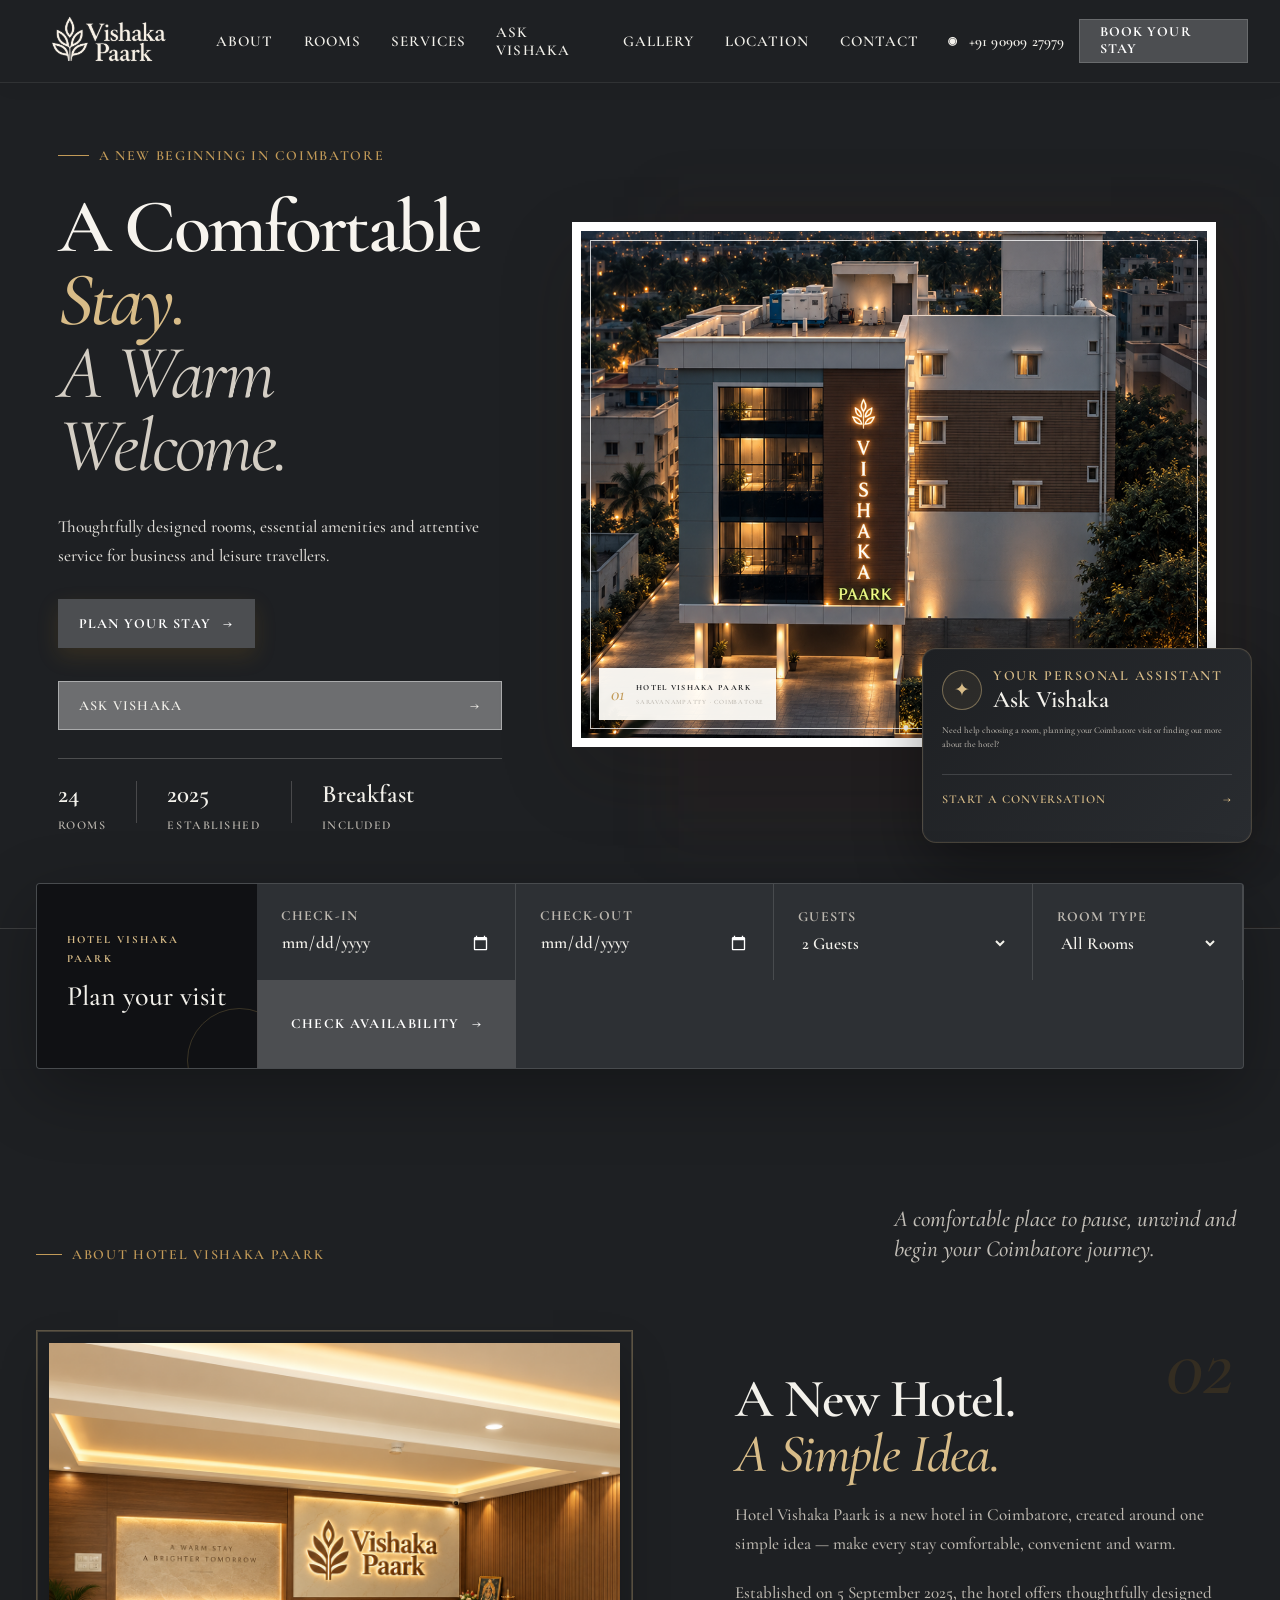
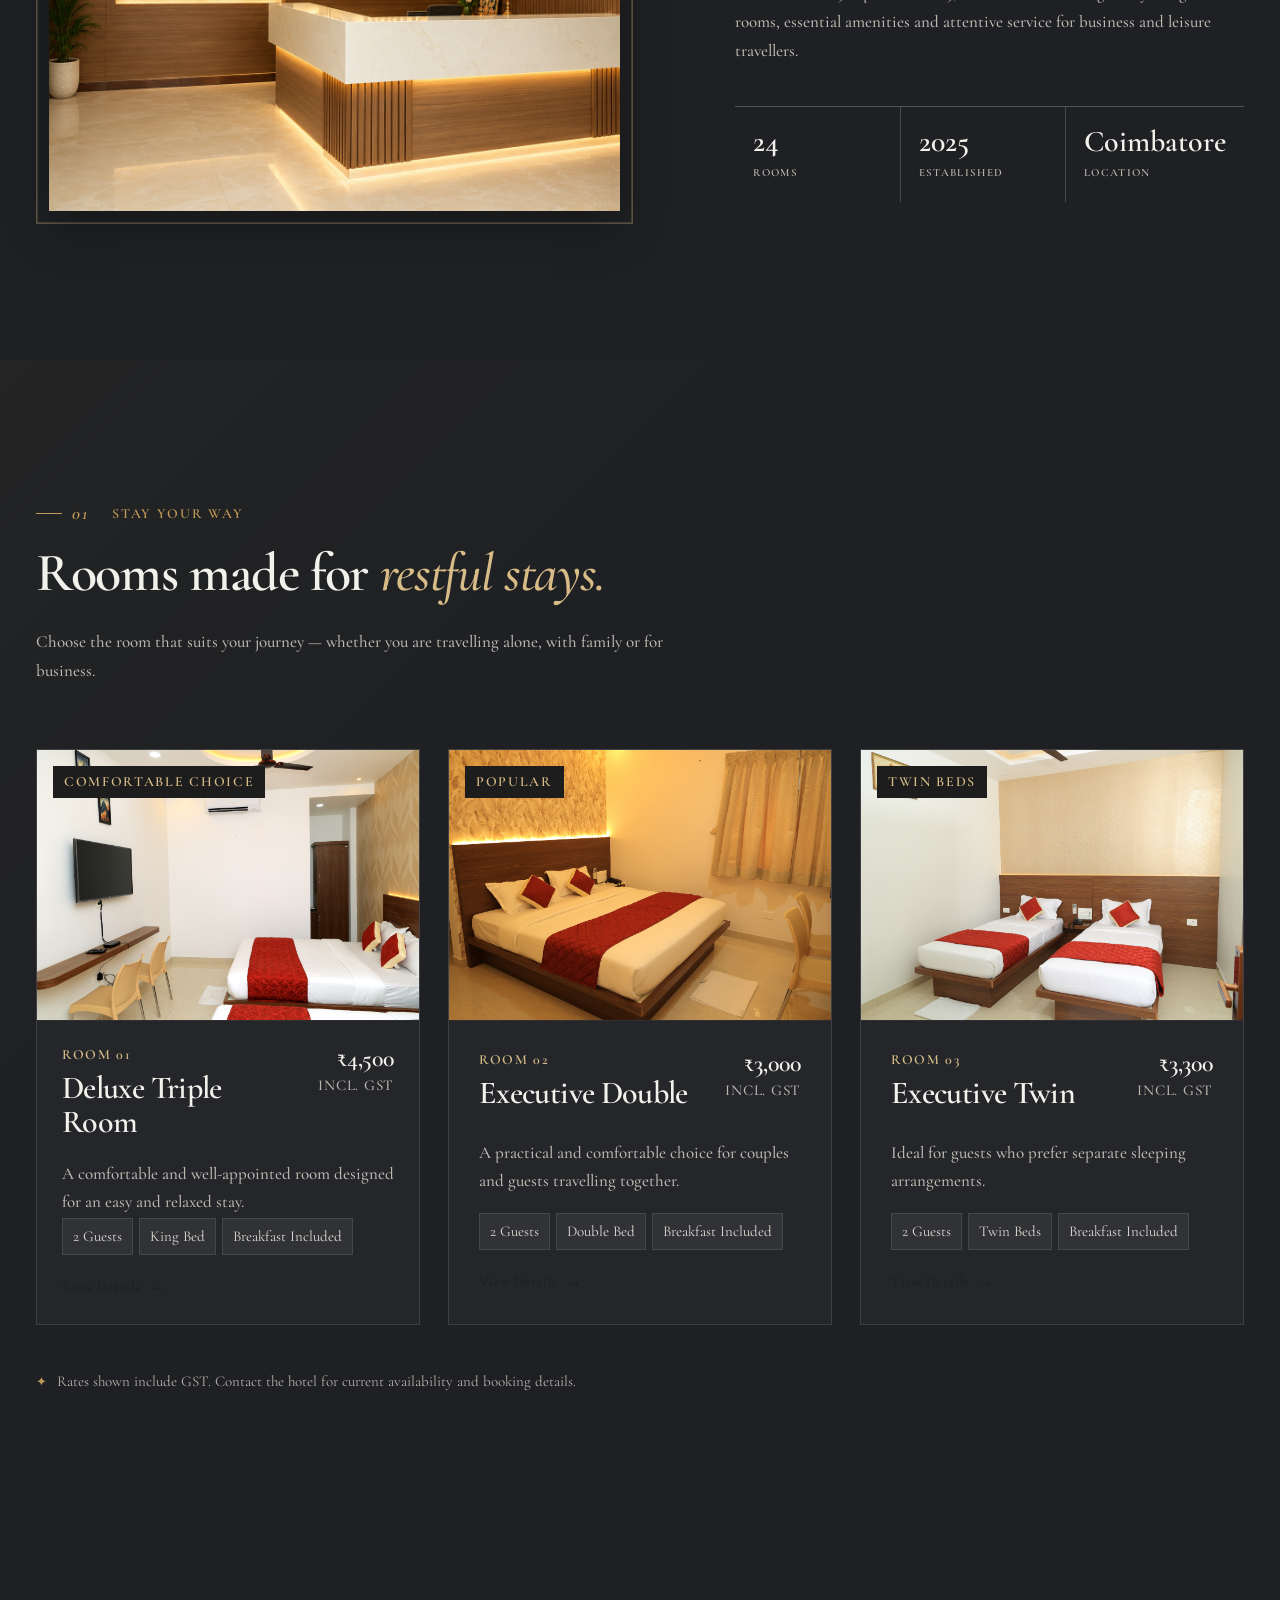
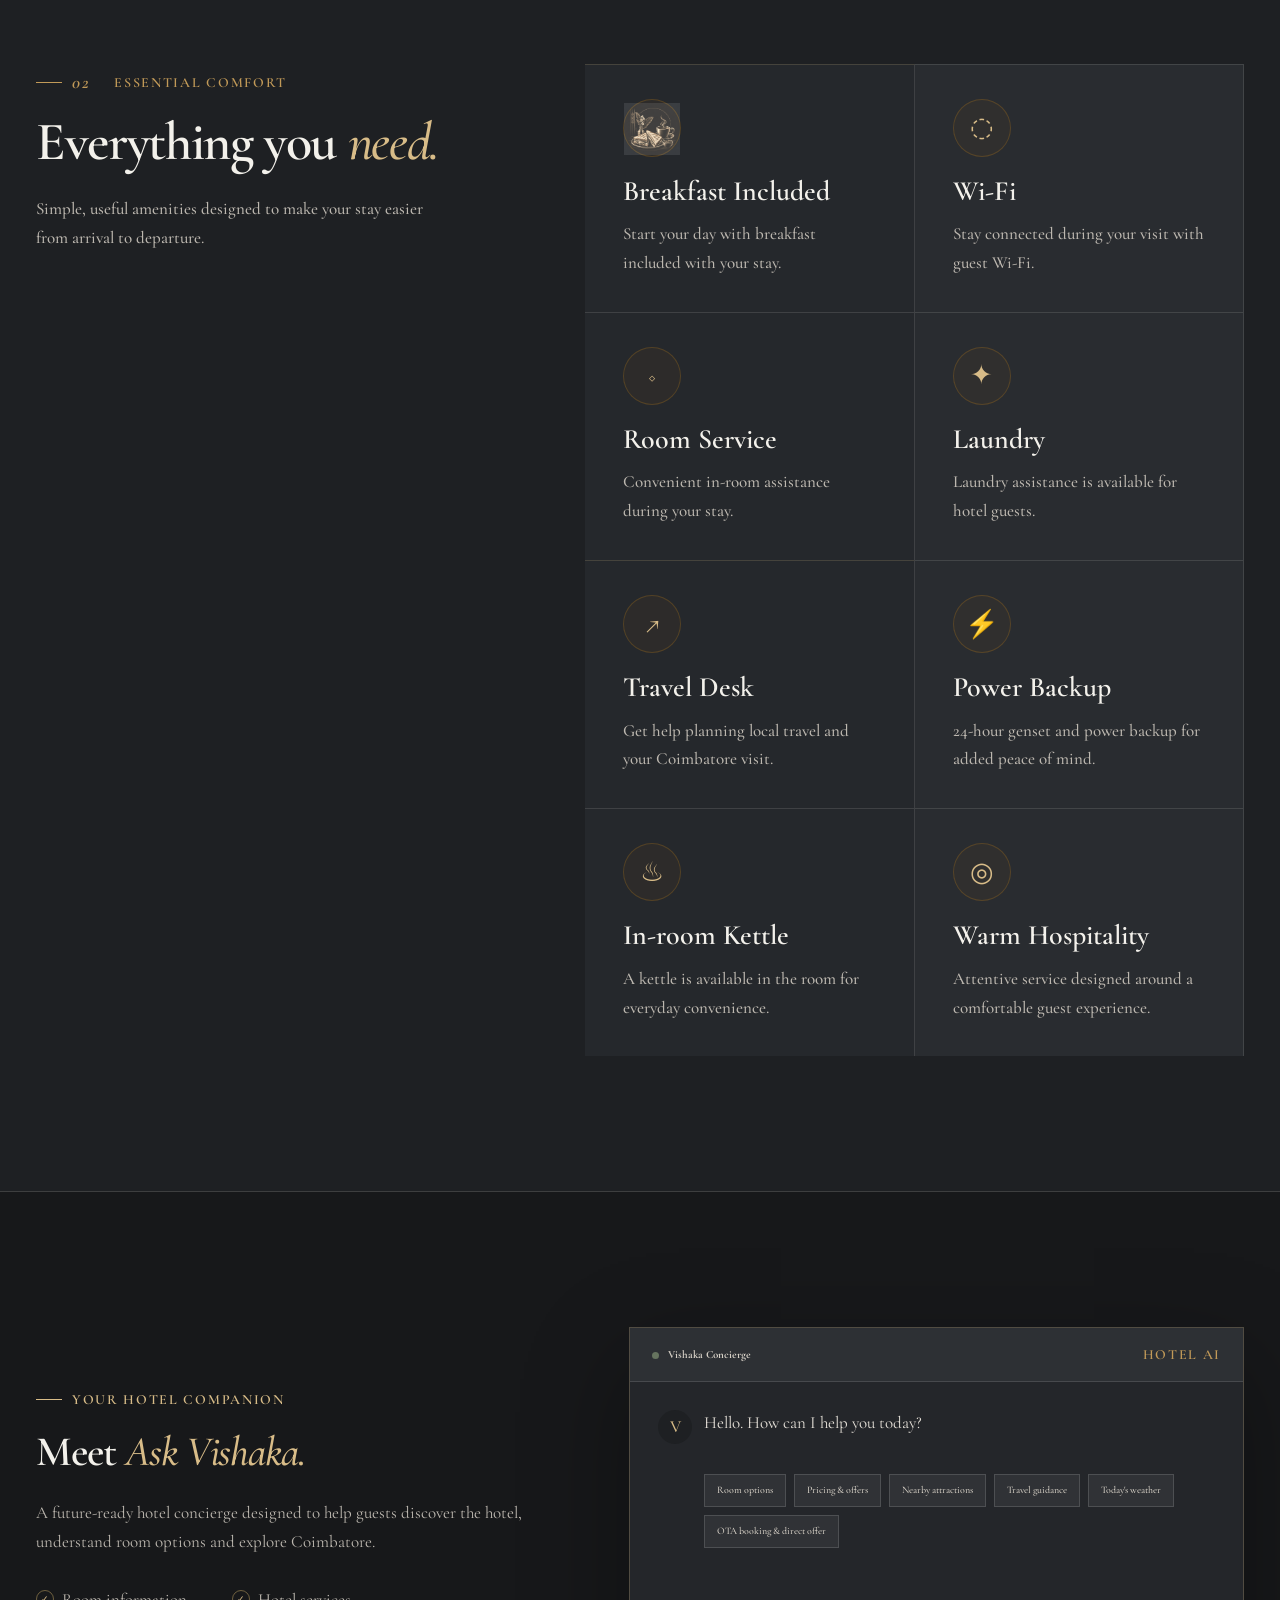
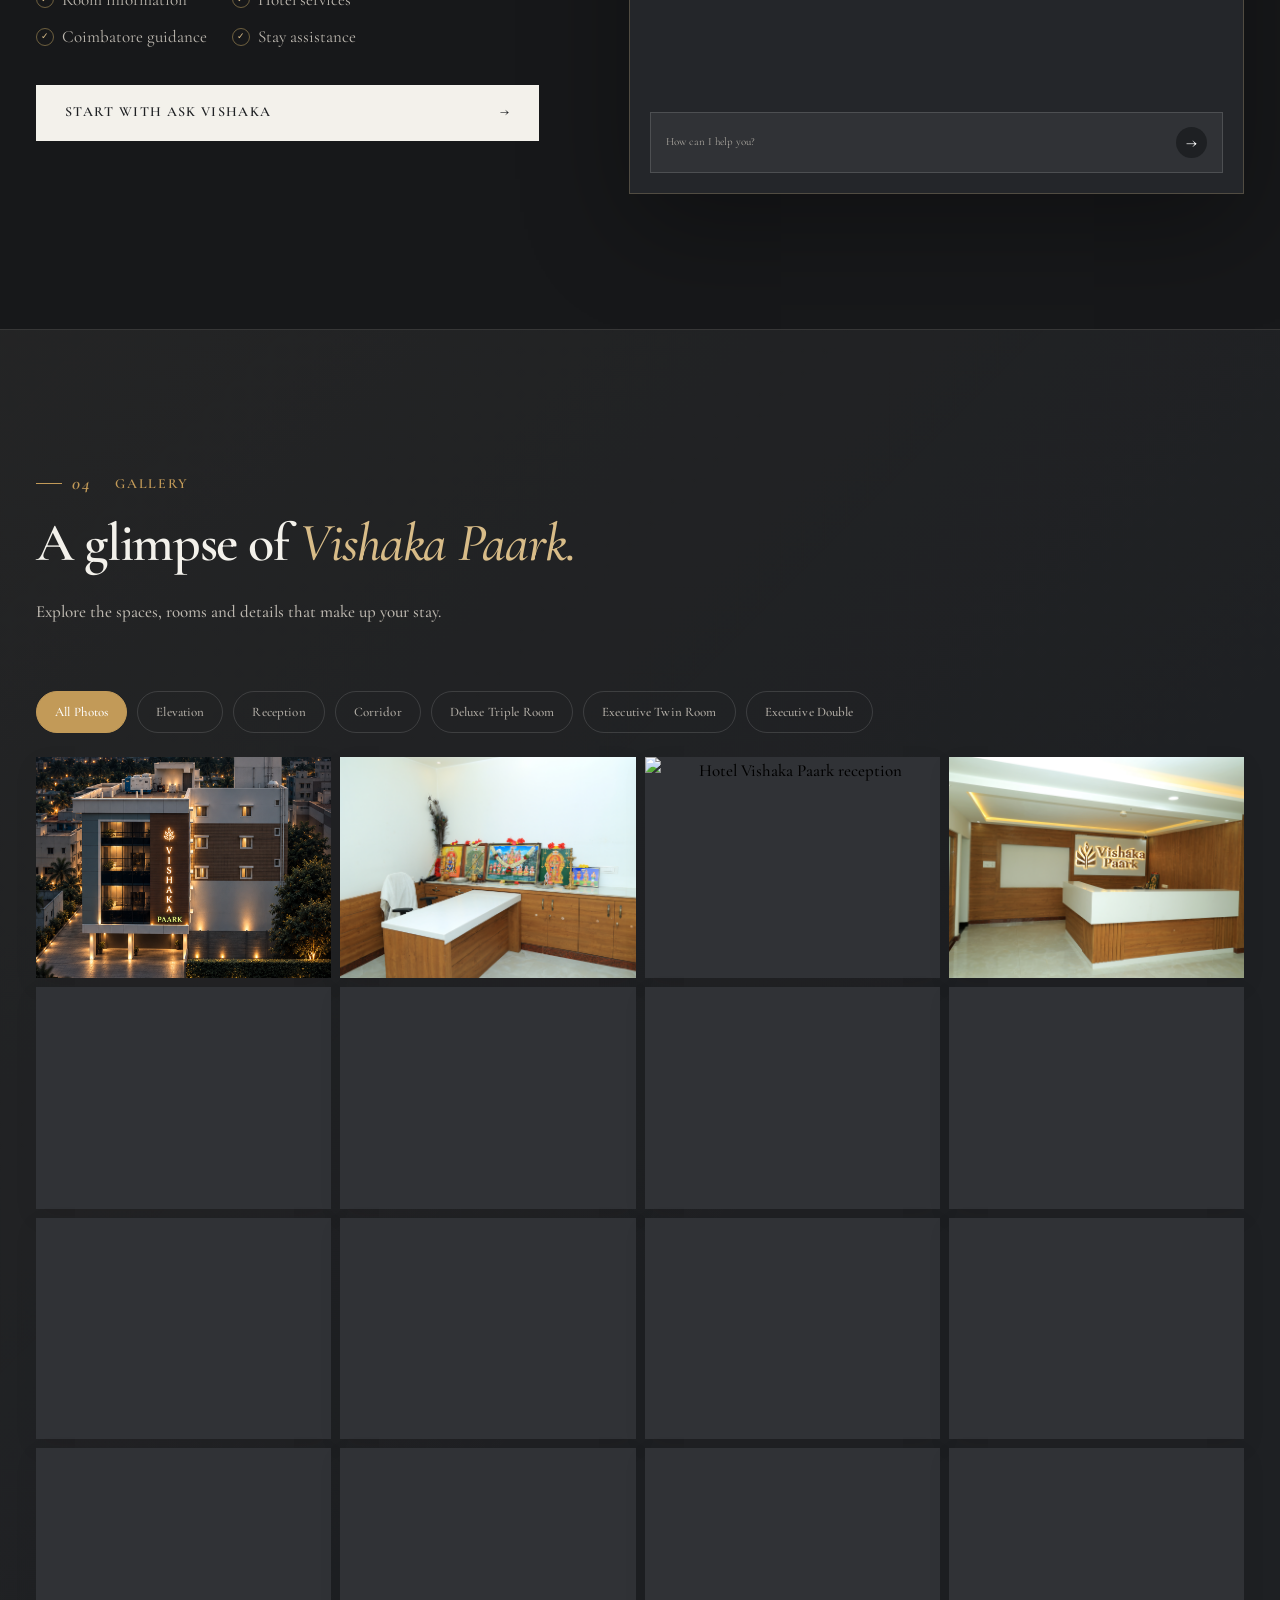
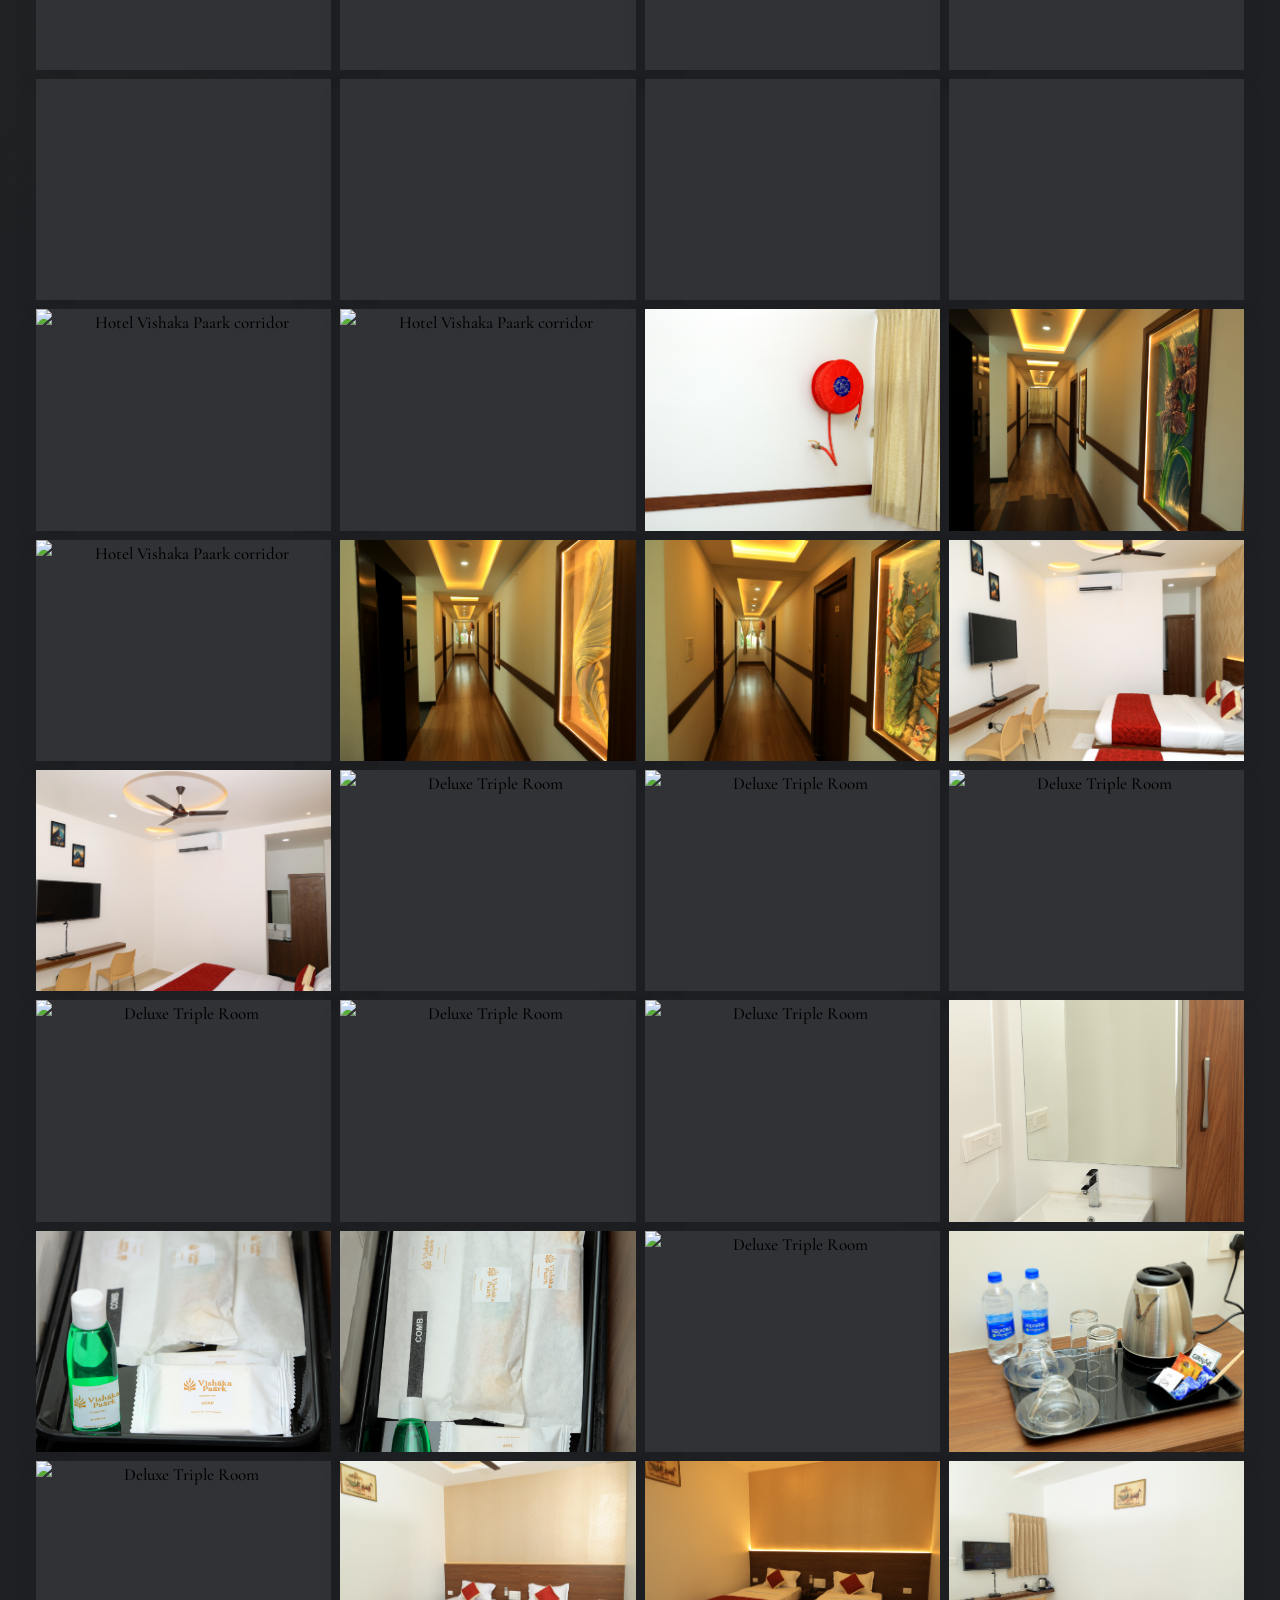
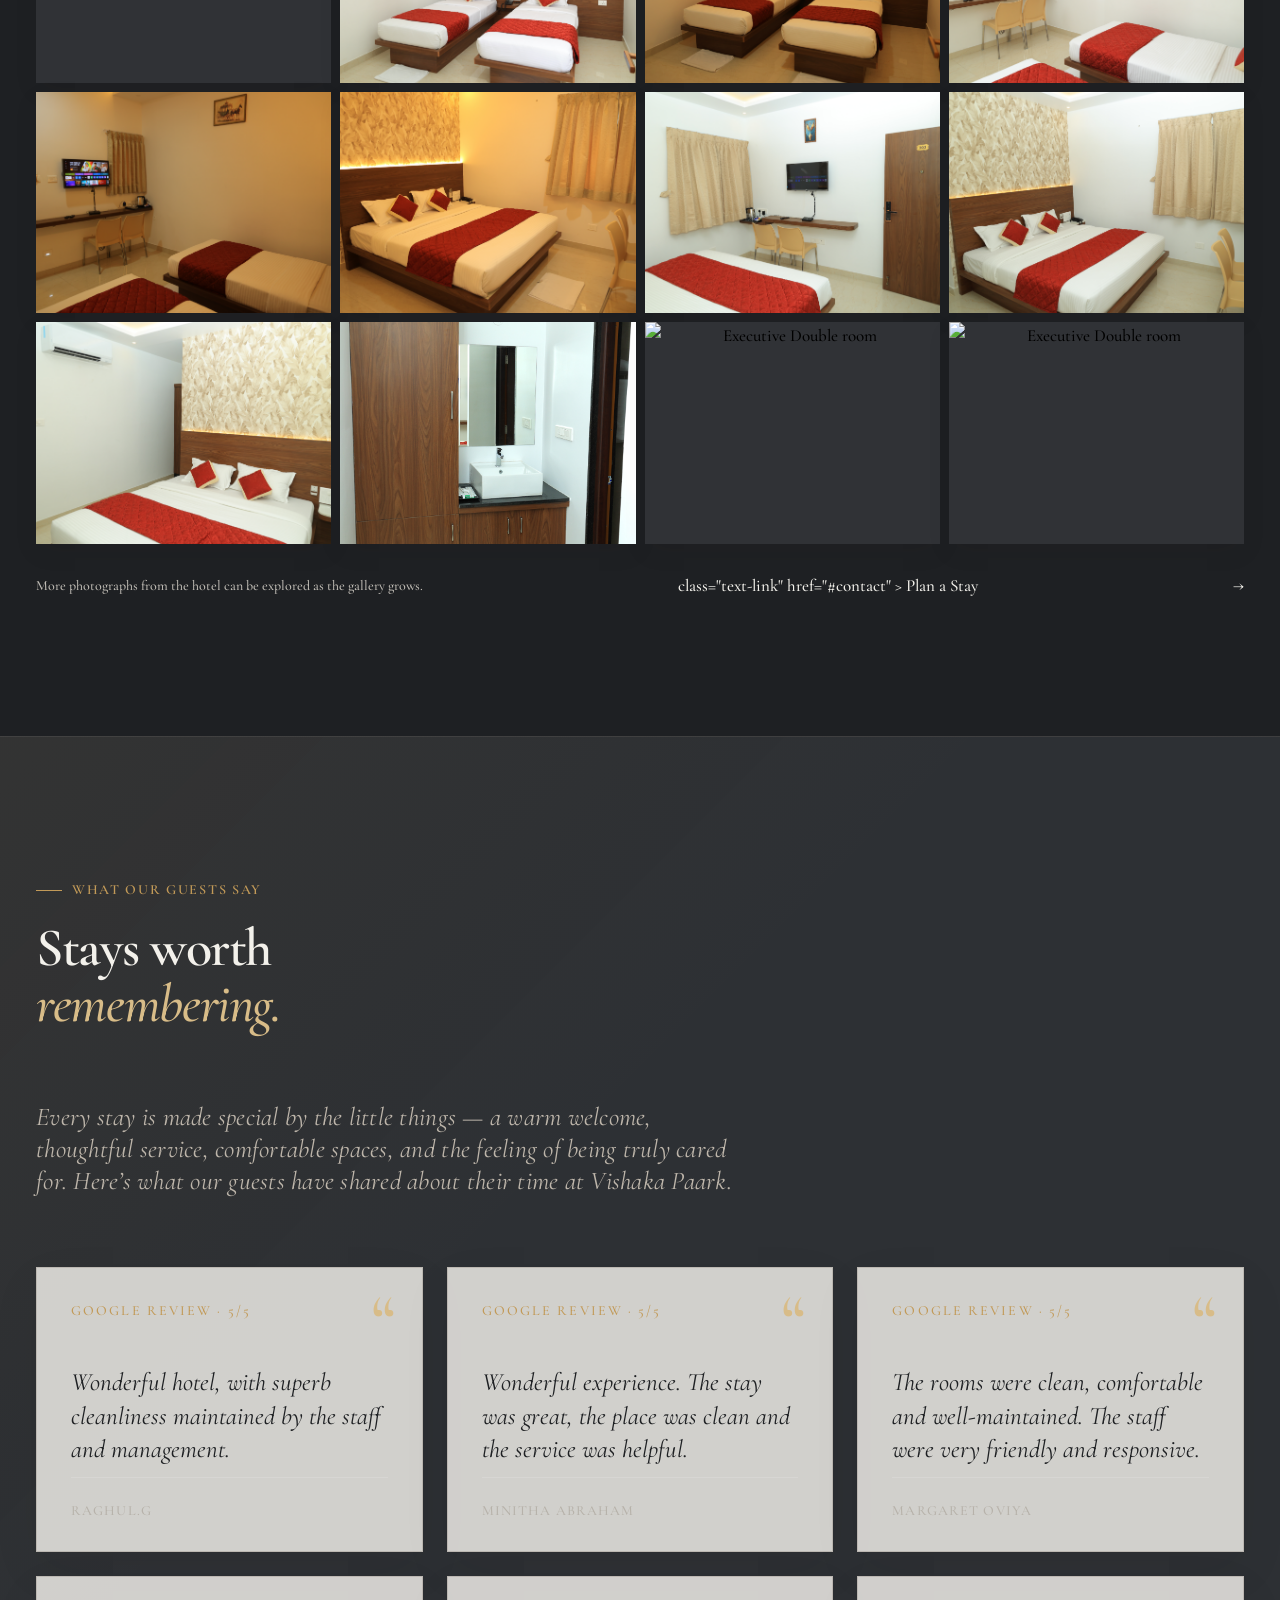
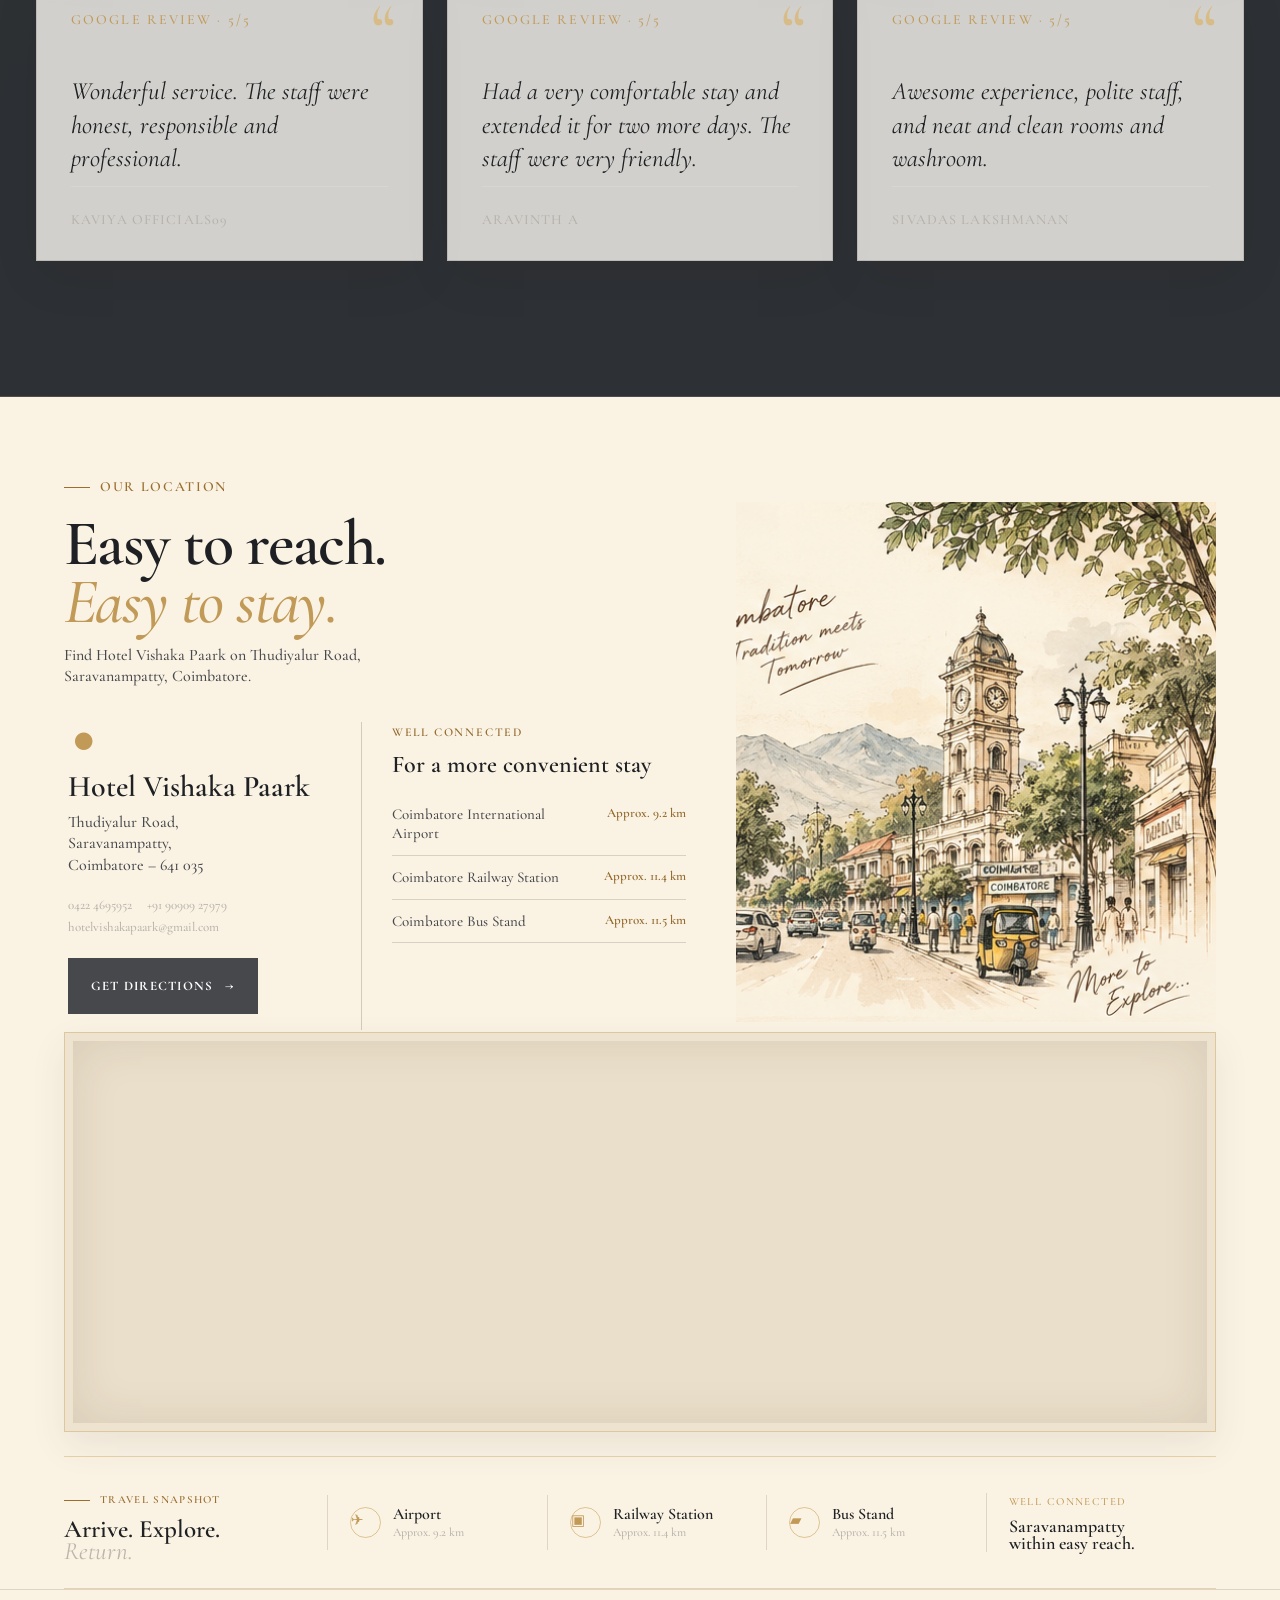
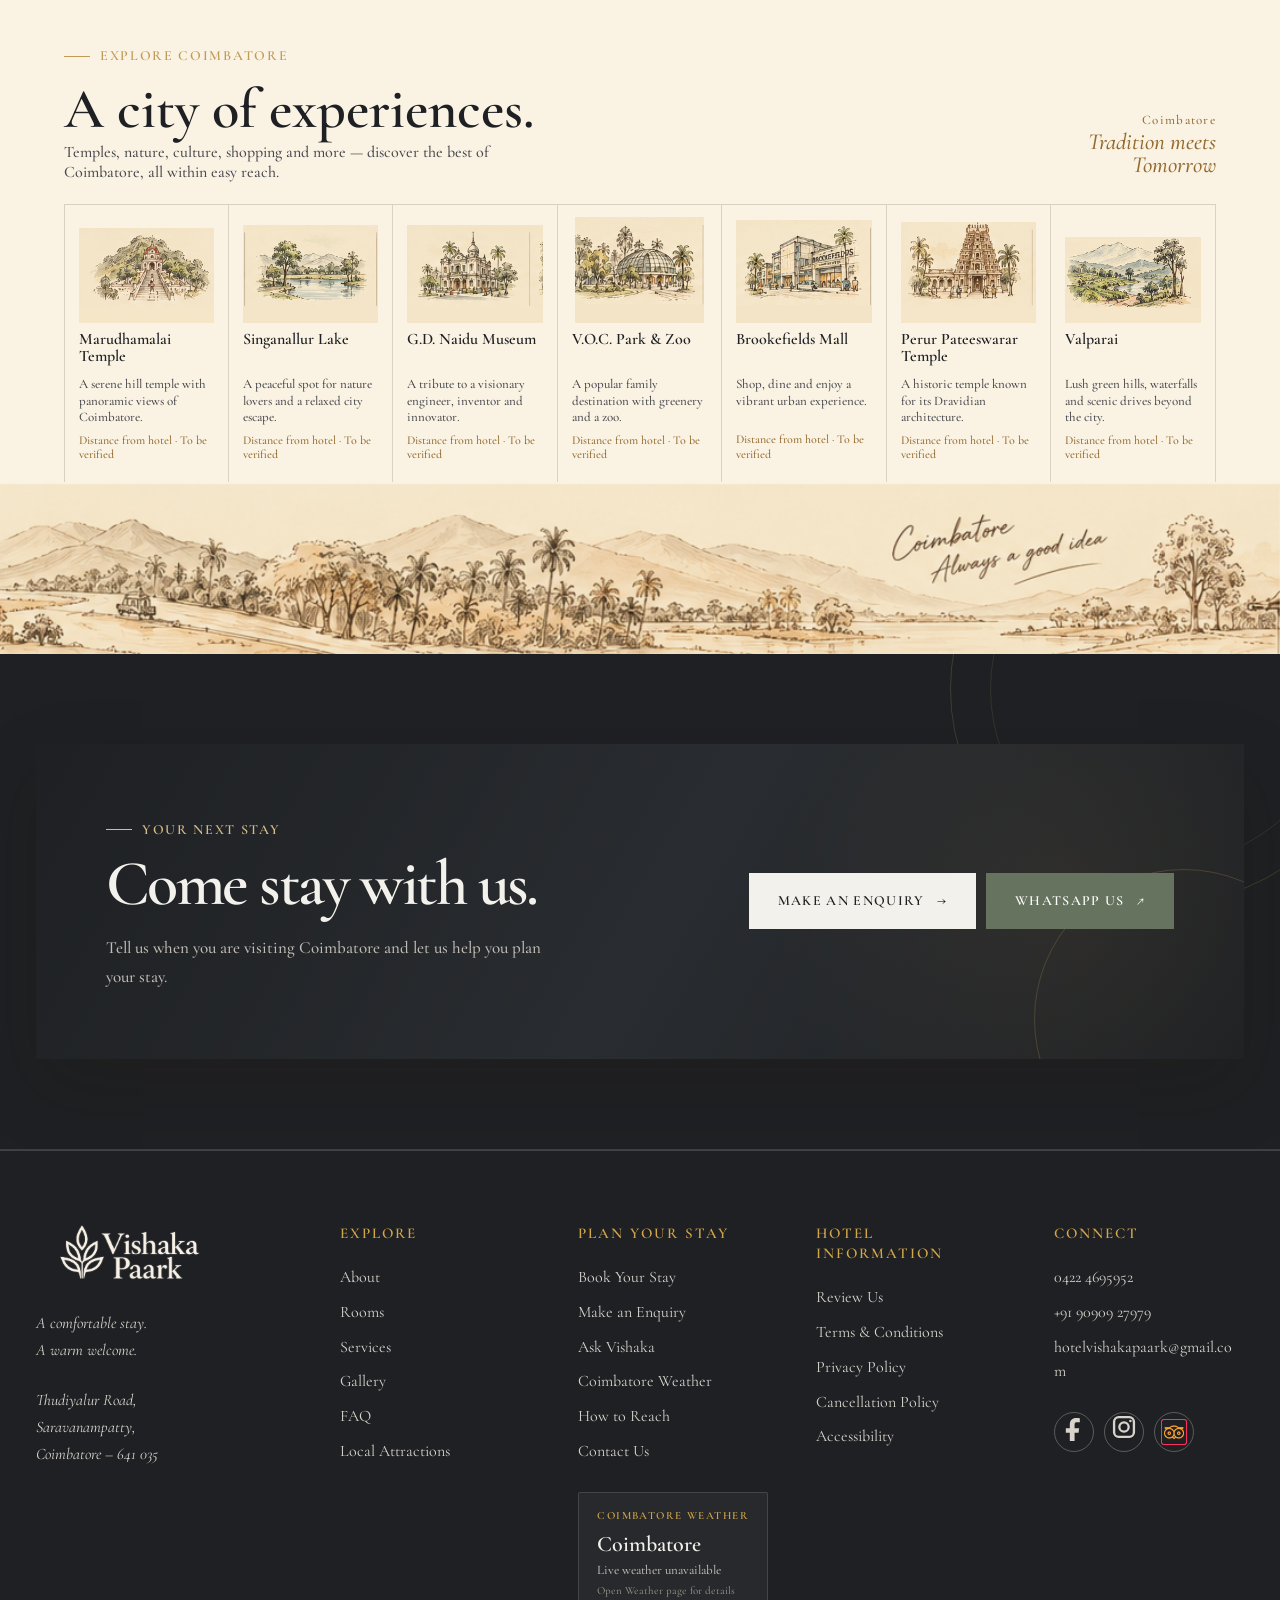
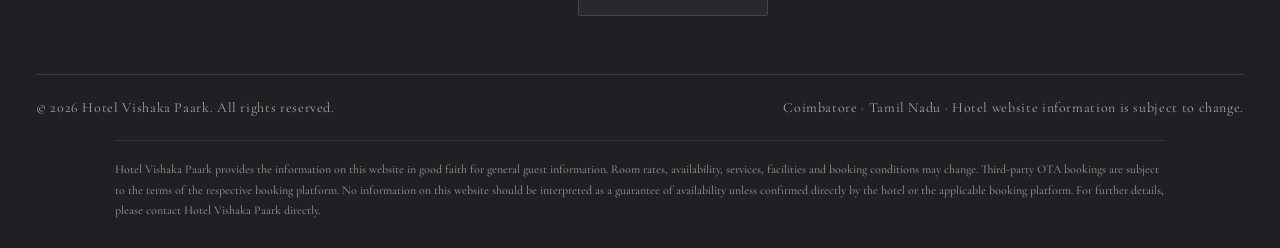
==== commit 8fa3f5ca: "Gallery section completed" ====
--- a/index.html
+++ b/index.html
@@ -1304,84 +1304,90 @@
         </div>
 
 
-        <div class="gallery-grid">
-
-
-          <figure class="gallery-item gallery-item-large">
-
-            <img
-              src="assets/images/Elevation/elevation.png"
-              alt="Hotel Vishaka Paark exterior"
-              loading="lazy"
-            >
-
+        <div
+          class="gallery-filters"
+          role="tablist"
+          aria-label="Filter gallery by area"
+        >
+          <button type="button" class="gallery-filter-btn is-active" data-filter="all">All Photos</button>
+          <button type="button" class="gallery-filter-btn" data-filter="elevation">Elevation</button>
+          <button type="button" class="gallery-filter-btn" data-filter="reception">Reception</button>
+          <button type="button" class="gallery-filter-btn" data-filter="corridor">Corridor</button>
+          <button type="button" class="gallery-filter-btn" data-filter="deluxe">Deluxe Triple Room</button>
+          <button type="button" class="gallery-filter-btn" data-filter="executive-twin">Executive Twin Room</button>
+          <button type="button" class="gallery-filter-btn" data-filter="executive-double">Executive Double</button>
+        </div>
+
+
+        <div class="gallery-grid" data-gallery-grid>
+
+          <!-- ELEVATION -->
+          <figure class="gallery-item" data-category="elevation">
+            <button type="button" class="gallery-item-trigger" aria-label="View larger photo: Hotel Vishaka Paark exterior elevation">
+              <img src="assets/images/Elevation/elevation.png" alt="Hotel Vishaka Paark exterior elevation" loading="lazy">
+            </button>
           </figure>
 
-
-          <figure class="gallery-item">
-
-            <img
-              src="assets/images/Reception/0P3A3487.png"
-              alt="Hotel Vishaka Paark reception"
-              loading="lazy"
-            >
-
-          </figure>
-
-
-          <figure class="gallery-item">
-
-            <img
-              src="assets/images/executive-double/0P3A3429.jpg"
-              alt="Executive Double room"
-              loading="lazy"
-            >
-
-          </figure>
-
-
-          <figure class="gallery-item">
-
-            <img
-              src="assets/images/executive twin-room/0P3A3387.jpg"
-              alt="Executive Twin room"
-              loading="lazy"
-            >
-
-          </figure>
-
-
-          <figure class="gallery-item">
-
-            <img
-              src="assets/images/deluxe triple room/deluxe.jpg"
-              alt="Deluxe Triple Room"
-              loading="lazy"
-            >
-
-          </figure>
-
-
-          <figure class="gallery-item gallery-item-wide">
-
-            <img
-              src="assets/images/executive-double/0P3A3448 copy.jpg"
-              alt="Hotel Vishaka Paark room interior"
-              loading="lazy"
-            >
-
-          </figure>
-
-
-          <figure class="gallery-item">
-
-            <img
-              src="assets/images/Reception/Reception.jpg"
-              alt="Hotel Vishaka Paark reception area"
-              loading="lazy"
-            >
-
-          </figure>
+          <!-- RECEPTION -->
+          <figure class="gallery-item" data-category="reception"><button type="button" class="gallery-item-trigger" aria-label="View larger photo: Reception"><img src="assets/images/Reception/0P3A3257.jpg" alt="Hotel Vishaka Paark reception" loading="lazy"></button></figure>
+          <figure class="gallery-item" data-category="reception"><button type="button" class="gallery-item-trigger" aria-label="View larger photo: Reception"><img src="assets/images/Reception/0P3A3481.jpg" alt="Hotel Vishaka Paark reception" loading="lazy"></button></figure>
+          <figure class="gallery-item" data-category="reception"><button type="button" class="gallery-item-trigger" aria-label="View larger photo: Reception"><img src="assets/images/Reception/0P3A3487.jpg" alt="Hotel Vishaka Paark reception" loading="lazy"></button></figure>
+          <figure class="gallery-item" data-category="reception"><button type="button" class="gallery-item-trigger" aria-label="View larger photo: Reception"><img src="assets/images/Reception/0P3A3490.jpg" alt="Hotel Vishaka Paark reception" loading="lazy"></button></figure>
+          <figure class="gallery-item" data-category="reception"><button type="button" class="gallery-item-trigger" aria-label="View larger photo: Reception"><img src="assets/images/Reception/0P3A3495.jpg" alt="Hotel Vishaka Paark reception" loading="lazy"></button></figure>
+          <figure class="gallery-item" data-category="reception"><button type="button" class="gallery-item-trigger" aria-label="View larger photo: Reception"><img src="assets/images/Reception/0P3A3501.jpg" alt="Hotel Vishaka Paark reception" loading="lazy"></button></figure>
+          <figure class="gallery-item" data-category="reception"><button type="button" class="gallery-item-trigger" aria-label="View larger photo: Reception"><img src="assets/images/Reception/0P3A3525.jpg" alt="Hotel Vishaka Paark reception" loading="lazy"></button></figure>
+          <figure class="gallery-item" data-category="reception"><button type="button" class="gallery-item-trigger" aria-label="View larger photo: Reception"><img src="assets/images/Reception/0P3A3529.jpg" alt="Hotel Vishaka Paark reception" loading="lazy"></button></figure>
+          <figure class="gallery-item" data-category="reception"><button type="button" class="gallery-item-trigger" aria-label="View larger photo: Reception team"><img src="assets/images/Reception/Reception-Team.jpg" alt="Hotel Vishaka Paark reception team" loading="lazy"></button></figure>
+          <figure class="gallery-item" data-category="reception"><button type="button" class="gallery-item-trigger" aria-label="View larger photo: Reception area"><img src="assets/images/Reception/Reception.jpg" alt="Hotel Vishaka Paark reception area" loading="lazy"></button></figure>
+          <figure class="gallery-item" data-category="reception"><button type="button" class="gallery-item-trigger" aria-label="View larger photo: Reception area"><img src="assets/images/Reception/Reception1.jpg" alt="Hotel Vishaka Paark reception area" loading="lazy"></button></figure>
+
+          <!-- CORRIDOR -->
+          <figure class="gallery-item" data-category="corridor"><button type="button" class="gallery-item-trigger" aria-label="View larger photo: Corridor"><img src="assets/images/Corridor/0P3A3285.jpg" alt="Hotel Vishaka Paark corridor" loading="lazy"></button></figure>
+          <figure class="gallery-item" data-category="corridor"><button type="button" class="gallery-item-trigger" aria-label="View larger photo: Corridor"><img src="assets/images/Corridor/0P3A3286.jpg" alt="Hotel Vishaka Paark corridor" loading="lazy"></button></figure>
+          <figure class="gallery-item" data-category="corridor"><button type="button" class="gallery-item-trigger" aria-label="View larger photo: Corridor"><img src="assets/images/Corridor/0P3A3357.jpg" alt="Hotel Vishaka Paark corridor" loading="lazy"></button></figure>
+          <figure class="gallery-item" data-category="corridor"><button type="button" class="gallery-item-trigger" aria-label="View larger photo: Corridor"><img src="assets/images/Corridor/0P3A3365.jpg" alt="Hotel Vishaka Paark corridor" loading="lazy"></button></figure>
+          <figure class="gallery-item" data-category="corridor"><button type="button" class="gallery-item-trigger" aria-label="View larger photo: Corridor"><img src="assets/images/Corridor/0P3A3367.jpg" alt="Hotel Vishaka Paark corridor" loading="lazy"></button></figure>
+          <figure class="gallery-item" data-category="corridor"><button type="button" class="gallery-item-trigger" aria-label="View larger photo: Corridor"><img src="assets/images/Corridor/0P3A3368.jpg" alt="Hotel Vishaka Paark corridor" loading="lazy"></button></figure>
+          <figure class="gallery-item" data-category="corridor"><button type="button" class="gallery-item-trigger" aria-label="View larger photo: Corridor"><img src="assets/images/Corridor/0P3A3369.jpg" alt="Hotel Vishaka Paark corridor" loading="lazy"></button></figure>
+          <figure class="gallery-item" data-category="corridor"><button type="button" class="gallery-item-trigger" aria-label="View larger photo: Corridor"><img src="assets/images/Corridor/0P3A3373.jpg" alt="Hotel Vishaka Paark corridor" loading="lazy"></button></figure>
+          <figure class="gallery-item" data-category="corridor"><button type="button" class="gallery-item-trigger" aria-label="View larger photo: Corridor"><img src="assets/images/Corridor/0P3A3375.jpg" alt="Hotel Vishaka Paark corridor" loading="lazy"></button></figure>
+          <figure class="gallery-item" data-category="corridor"><button type="button" class="gallery-item-trigger" aria-label="View larger photo: Corridor"><img src="assets/images/Corridor/0P3A3376.jpg" alt="Hotel Vishaka Paark corridor" loading="lazy"></button></figure>
+          <figure class="gallery-item" data-category="corridor"><button type="button" class="gallery-item-trigger" aria-label="View larger photo: Corridor"><img src="assets/images/Corridor/0P3A3416.jpg" alt="Hotel Vishaka Paark corridor" loading="lazy"></button></figure>
+          <figure class="gallery-item" data-category="corridor"><button type="button" class="gallery-item-trigger" aria-label="View larger photo: Corridor"><img src="assets/images/Corridor/0P3A3420.jpg" alt="Hotel Vishaka Paark corridor" loading="lazy"></button></figure>
+          <figure class="gallery-item" data-category="corridor"><button type="button" class="gallery-item-trigger" aria-label="View larger photo: Corridor"><img src="assets/images/Corridor/0P3A3424.jpg" alt="Hotel Vishaka Paark corridor" loading="lazy"></button></figure>
+          <figure class="gallery-item" data-category="corridor"><button type="button" class="gallery-item-trigger" aria-label="View larger photo: Corridor"><img src="assets/images/Corridor/0P3A3514.jpg" alt="Hotel Vishaka Paark corridor" loading="lazy"></button></figure>
+          <figure class="gallery-item" data-category="corridor"><button type="button" class="gallery-item-trigger" aria-label="View larger photo: Corridor"><img src="assets/images/Corridor/0P3A3518.jpg" alt="Hotel Vishaka Paark corridor" loading="lazy"></button></figure>
+
+          <!-- DELUXE TRIPLE ROOM -->
+          <figure class="gallery-item" data-category="deluxe"><button type="button" class="gallery-item-trigger" aria-label="View larger photo: Deluxe Triple Room"><img src="assets/images/deluxe triple room/deluxe.jpg" alt="Deluxe Triple Room" loading="lazy"></button></figure>
+          <figure class="gallery-item" data-category="deluxe"><button type="button" class="gallery-item-trigger" aria-label="View larger photo: Deluxe Triple Room"><img src="assets/images/deluxe triple room/standard.jpg" alt="Deluxe Triple Room" loading="lazy"></button></figure>
+          <figure class="gallery-item" data-category="deluxe"><button type="button" class="gallery-item-trigger" aria-label="View larger photo: Deluxe Triple Room"><img src="assets/images/deluxe triple room/standard-1.jpg" alt="Deluxe Triple Room" loading="lazy"></button></figure>
+          <figure class="gallery-item" data-category="deluxe"><button type="button" class="gallery-item-trigger" aria-label="View larger photo: Deluxe Triple Room"><img src="assets/images/deluxe triple room/0P3A3276.jpg" alt="Deluxe Triple Room" loading="lazy"></button></figure>
+          <figure class="gallery-item" data-category="deluxe"><button type="button" class="gallery-item-trigger" aria-label="View larger photo: Deluxe Triple Room"><img src="assets/images/deluxe triple room/0P3A3300.jpg" alt="Deluxe Triple Room" loading="lazy"></button></figure>
+          <figure class="gallery-item" data-category="deluxe"><button type="button" class="gallery-item-trigger" aria-label="View larger photo: Deluxe Triple Room"><img src="assets/images/deluxe triple room/0P3A3311.jpg" alt="Deluxe Triple Room" loading="lazy"></button></figure>
+          <figure class="gallery-item" data-category="deluxe"><button type="button" class="gallery-item-trigger" aria-label="View larger photo: Deluxe Triple Room"><img src="assets/images/deluxe triple room/0P3A3312.jpg" alt="Deluxe Triple Room" loading="lazy"></button></figure>
+          <figure class="gallery-item" data-category="deluxe"><button type="button" class="gallery-item-trigger" aria-label="View larger photo: Deluxe Triple Room"><img src="assets/images/deluxe triple room/0P3A3319.jpg" alt="Deluxe Triple Room" loading="lazy"></button></figure>
+          <figure class="gallery-item" data-category="deluxe"><button type="button" class="gallery-item-trigger" aria-label="View larger photo: Deluxe Triple Room"><img src="assets/images/deluxe triple room/0P3A3327.jpg" alt="Deluxe Triple Room" loading="lazy"></button></figure>
+          <figure class="gallery-item" data-category="deluxe"><button type="button" class="gallery-item-trigger" aria-label="View larger photo: Deluxe Triple Room"><img src="assets/images/deluxe triple room/0P3A3332.jpg" alt="Deluxe Triple Room" loading="lazy"></button></figure>
+          <figure class="gallery-item" data-category="deluxe"><button type="button" class="gallery-item-trigger" aria-label="View larger photo: Deluxe Triple Room"><img src="assets/images/deluxe triple room/0P3A3334.jpg" alt="Deluxe Triple Room" loading="lazy"></button></figure>
+          <figure class="gallery-item" data-category="deluxe"><button type="button" class="gallery-item-trigger" aria-label="View larger photo: Deluxe Triple Room"><img src="assets/images/deluxe triple room/0P3A3336.jpg" alt="Deluxe Triple Room" loading="lazy"></button></figure>
+          <figure class="gallery-item" data-category="deluxe"><button type="button" class="gallery-item-trigger" aria-label="View larger photo: Deluxe Triple Room"><img src="assets/images/deluxe triple room/0P3A3348.jpg" alt="Deluxe Triple Room" loading="lazy"></button></figure>
+          <figure class="gallery-item" data-category="deluxe"><button type="button" class="gallery-item-trigger" aria-label="View larger photo: Deluxe Triple Room"><img src="assets/images/deluxe triple room/0P3A3352.jpg" alt="Deluxe Triple Room" loading="lazy"></button></figure>
+
+          <!-- EXECUTIVE TWIN ROOM -->
+          <figure class="gallery-item" data-category="executive-twin"><button type="button" class="gallery-item-trigger" aria-label="View larger photo: Executive Twin Room"><img src="assets/images/executive twin-room/standard-1.jpg" alt="Executive Twin Room" loading="lazy"></button></figure>
+          <figure class="gallery-item" data-category="executive-twin"><button type="button" class="gallery-item-trigger" aria-label="View larger photo: Executive Twin Room"><img src="assets/images/executive twin-room/0P3A3387.jpg" alt="Executive Twin Room" loading="lazy"></button></figure>
+          <figure class="gallery-item" data-category="executive-twin"><button type="button" class="gallery-item-trigger" aria-label="View larger photo: Executive Twin Room"><img src="assets/images/executive twin-room/0P3A3394.jpg" alt="Executive Twin Room" loading="lazy"></button></figure>
+          <figure class="gallery-item" data-category="executive-twin"><button type="button" class="gallery-item-trigger" aria-label="View larger photo: Executive Twin Room"><img src="assets/images/executive twin-room/0P3A3396.jpg" alt="Executive Twin Room" loading="lazy"></button></figure>
+
+          <!-- EXECUTIVE DOUBLE -->
+          <figure class="gallery-item" data-category="executive-double"><button type="button" class="gallery-item-trigger" aria-label="View larger photo: Executive Double room"><img src="assets/images/executive-double/executive.jpg" alt="Executive Double room" loading="lazy"></button></figure>
+          <figure class="gallery-item" data-category="executive-double"><button type="button" class="gallery-item-trigger" aria-label="View larger photo: Executive Double room"><img src="assets/images/executive-double/0P3A3429.jpg" alt="Executive Double room" loading="lazy"></button></figure>
+          <figure class="gallery-item" data-category="executive-double"><button type="button" class="gallery-item-trigger" aria-label="View larger photo: Executive Double room"><img src="assets/images/executive-double/0P3A3431.jpg" alt="Executive Double room" loading="lazy"></button></figure>
+          <figure class="gallery-item" data-category="executive-double"><button type="button" class="gallery-item-trigger" aria-label="View larger photo: Executive Double room"><img src="assets/images/executive-double/0P3A3434.jpg" alt="Executive Double room" loading="lazy"></button></figure>
+          <figure class="gallery-item" data-category="executive-double"><button type="button" class="gallery-item-trigger" aria-label="View larger photo: Executive Double room"><img src="assets/images/executive-double/0P3A3437.jpg" alt="Executive Double room" loading="lazy"></button></figure>
+          <figure class="gallery-item" data-category="executive-double"><button type="button" class="gallery-item-trigger" aria-label="View larger photo: Executive Double room"><img src="assets/images/executive-double/0P3A3448 copy.jpg" alt="Executive Double room" loading="lazy"></button></figure>
+          <figure class="gallery-item" data-category="executive-double"><button type="button" class="gallery-item-trigger" aria-label="View larger photo: Executive Double room"><img src="assets/images/executive-double/0P3A3457.jpg" alt="Executive Double room" loading="lazy"></button></figure>
 
         </div>
 
@@ -1393,7 +1399,7 @@
             can be explored as the gallery grows.
           </p>
 
-          <a
+          
             class="text-link"
             href="#contact"
           >
@@ -2147,6 +2153,36 @@
     </section>
   </div>
 
+    <!-- =====================================================
+       GALLERY LIGHTBOX
+       ===================================================== -->
+
+  <div class="lightbox-modal" aria-hidden="true">
+    <div class="lightbox-backdrop"></div>
+
+    <div
+      class="lightbox-panel"
+      role="dialog"
+      aria-modal="true"
+      aria-label="Photo viewer"
+    >
+      <button class="lightbox-close" type="button" aria-label="Close photo viewer">×</button>
+
+      <button class="lightbox-nav lightbox-prev" type="button" aria-label="Previous photo">‹</button>
+
+      <div class="lightbox-image-wrap">
+        <img class="lightbox-image" src="" alt="">
+      </div>
+
+      <button class="lightbox-nav lightbox-next" type="button" aria-label="Next photo">›</button>
+
+      <div class="lightbox-caption">
+        <span class="lightbox-category"></span>
+        <span class="lightbox-count"></span>
+      </div>
+    </div>
+  </div>
+
 
   <!-- =====================================================
        ASK VISHAKA MODAL
--- a/styles.css
+++ b/styles.css
@@ -1849,14 +1849,49 @@
    14. GALLERY
    ========================================================= */
 
-.gallery-heading {
-  max-width: 700px;
+.gallery-filters {
+  display: flex;
+  flex-wrap: wrap;
+  gap: 10px;
+
+  margin-bottom: 24px;
+}
+
+.gallery-filter-btn {
+  padding: 9px 18px;
+
+  border: 1px solid var(--line);
+  border-radius: 999px;
+
+  background: transparent;
+  color: var(--muted);
+
+  font-family: var(--sans);
+  font-size: 13px;
+  font-weight: 500;
+  letter-spacing: 0.01em;
+
+  cursor: pointer;
+  transition:
+    background var(--transition),
+    color var(--transition),
+    border-color var(--transition);
+}
+
+.gallery-filter-btn:hover {
+  border-color: var(--gold-soft);
+  color: var(--ink);
+}
+
+.gallery-filter-btn.is-active {
+  border-color: var(--gold);
+  background: var(--gold);
+  color: var(--white);
 }
 
 .gallery-grid {
   display: grid;
   grid-template-columns: repeat(4, 1fr);
-  grid-auto-rows: 210px;
   gap: 12px;
 }
 
@@ -1865,17 +1900,25 @@
   overflow: hidden;
 
   margin: 0;
+  aspect-ratio: 4 / 3;
 
   background: var(--paper-deep);
 }
 
-.gallery-item-large {
-  grid-column: span 2;
-  grid-row: span 2;
-}
-
-.gallery-item-wide {
-  grid-column: span 2;
+.gallery-item[hidden] {
+  display: none;
+}
+
+.gallery-item-trigger {
+  display: block;
+
+  width: 100%;
+  height: 100%;
+  padding: 0;
+  border: 0;
+
+  background: none;
+  cursor: pointer;
 }
 
 .gallery-item img {
@@ -1901,6 +1944,7 @@
   );
 
   opacity: 0;
+  pointer-events: none;
 
   transition: opacity var(--transition);
 }
@@ -1925,6 +1969,192 @@
 .gallery-footer p {
   color: var(--muted);
   font-size: 11px;
+}
+
+/* ---------- LIGHTBOX ---------- */
+
+.lightbox-modal {
+  position: fixed;
+  inset: 0;
+  z-index: 4000;
+
+  display: flex;
+  align-items: center;
+  justify-content: center;
+
+  padding: 30px;
+
+  opacity: 0;
+  visibility: hidden;
+  pointer-events: none;
+
+  transition:
+    opacity var(--transition),
+    visibility var(--transition);
+}
+
+.lightbox-modal.is-open {
+  opacity: 1;
+  visibility: visible;
+  pointer-events: auto;
+}
+
+.lightbox-backdrop {
+  position: absolute;
+  inset: 0;
+
+  background: rgba(12, 7, 4, 0.9);
+  backdrop-filter: blur(6px);
+}
+
+.lightbox-panel {
+  position: relative;
+  z-index: 2;
+
+  display: flex;
+  align-items: center;
+  justify-content: center;
+
+  width: 100%;
+  height: 100%;
+}
+
+.lightbox-image-wrap {
+  display: flex;
+  align-items: center;
+  justify-content: center;
+
+  width: min(1100px, 88vw);
+  height: min(78vh, 78vh);
+}
+
+.lightbox-image {
+  max-width: 100%;
+  max-height: 100%;
+
+  object-fit: contain;
+
+  border-radius: var(--radius-sm);
+  box-shadow: 0 30px 100px rgba(0, 0, 0, 0.5);
+
+  opacity: 0;
+  transform: scale(0.98);
+  transition:
+    opacity 250ms ease,
+    transform 250ms ease;
+}
+
+.lightbox-image.is-loaded {
+  opacity: 1;
+  transform: scale(1);
+}
+
+.lightbox-close {
+  position: absolute;
+  top: 0;
+  right: 0;
+
+  display: grid;
+  place-items: center;
+
+  width: 44px;
+  height: 44px;
+
+  border: 1px solid rgba(255, 255, 255, 0.2);
+  border-radius: 50%;
+
+  background: rgba(255, 255, 255, 0.05);
+  color: var(--white);
+
+  font-size: 24px;
+  font-weight: 300;
+
+  cursor: pointer;
+  transition:
+    background var(--transition),
+    color var(--transition);
+}
+
+.lightbox-close:hover {
+  background: var(--gold-soft);
+  color: var(--ink);
+}
+
+.lightbox-nav {
+  position: absolute;
+  top: 50%;
+  transform: translateY(-50%);
+
+  display: grid;
+  place-items: center;
+
+  width: 52px;
+  height: 52px;
+
+  border: 1px solid rgba(255, 255, 255, 0.2);
+  border-radius: 50%;
+
+  background: rgba(255, 255, 255, 0.05);
+  color: var(--white);
+
+  font-size: 28px;
+
+  cursor: pointer;
+  transition:
+    background var(--transition),
+    color var(--transition);
+}
+
+.lightbox-nav:hover {
+  background: var(--gold-soft);
+  color: var(--ink);
+}
+
+.lightbox-prev {
+  left: 0;
+}
+
+.lightbox-next {
+  right: 0;
+}
+
+.lightbox-caption {
+  position: absolute;
+  left: 0;
+  right: 0;
+  bottom: 0;
+
+  display: flex;
+  align-items: center;
+  justify-content: center;
+  gap: 12px;
+
+  color: rgba(255, 255, 255, 0.8);
+  font-family: var(--sans);
+  font-size: 13px;
+  letter-spacing: 0.02em;
+}
+
+.lightbox-category {
+  text-transform: uppercase;
+  letter-spacing: 0.08em;
+  color: var(--gold-soft);
+}
+
+@media (max-width: 720px) {
+  .gallery-grid {
+    grid-template-columns: repeat(2, 1fr);
+  }
+
+  .lightbox-nav {
+    width: 40px;
+    height: 40px;
+    font-size: 22px;
+  }
+
+  .lightbox-image-wrap {
+    width: 94vw;
+  }
 }
 
 
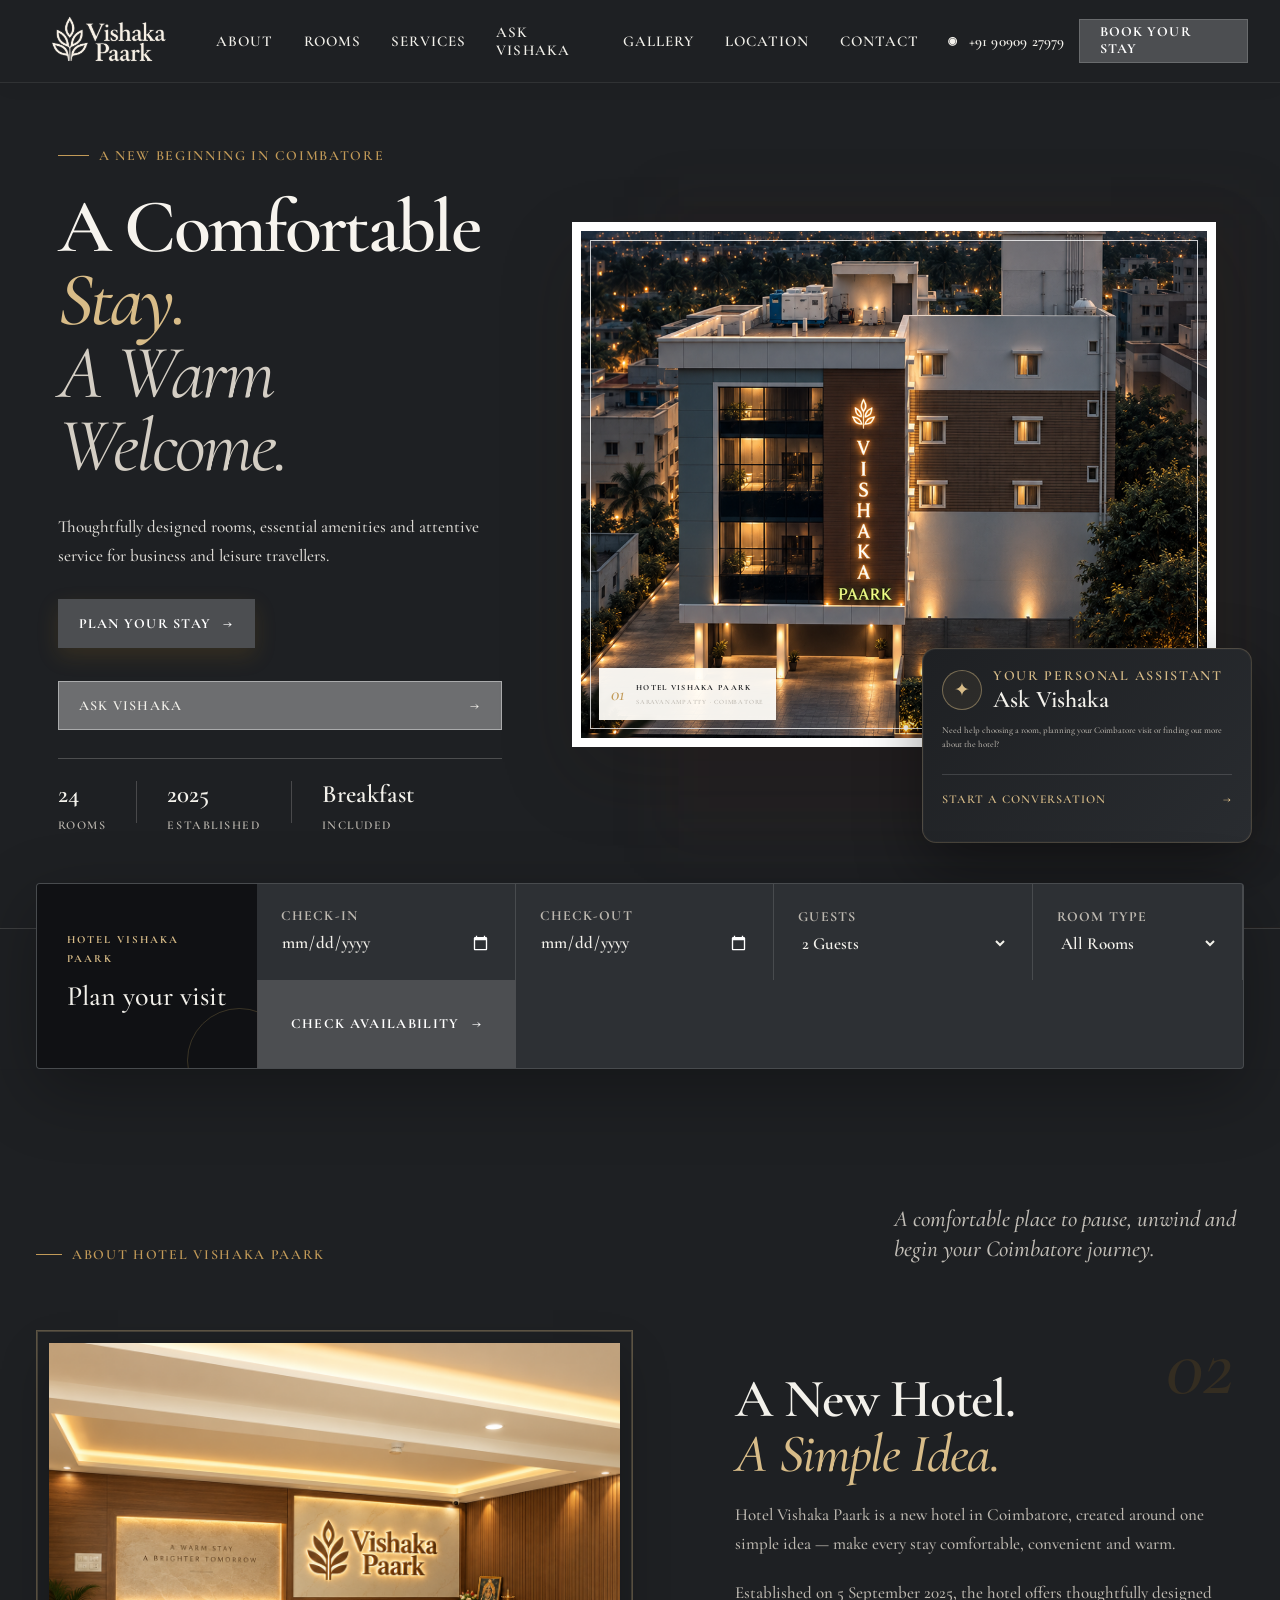
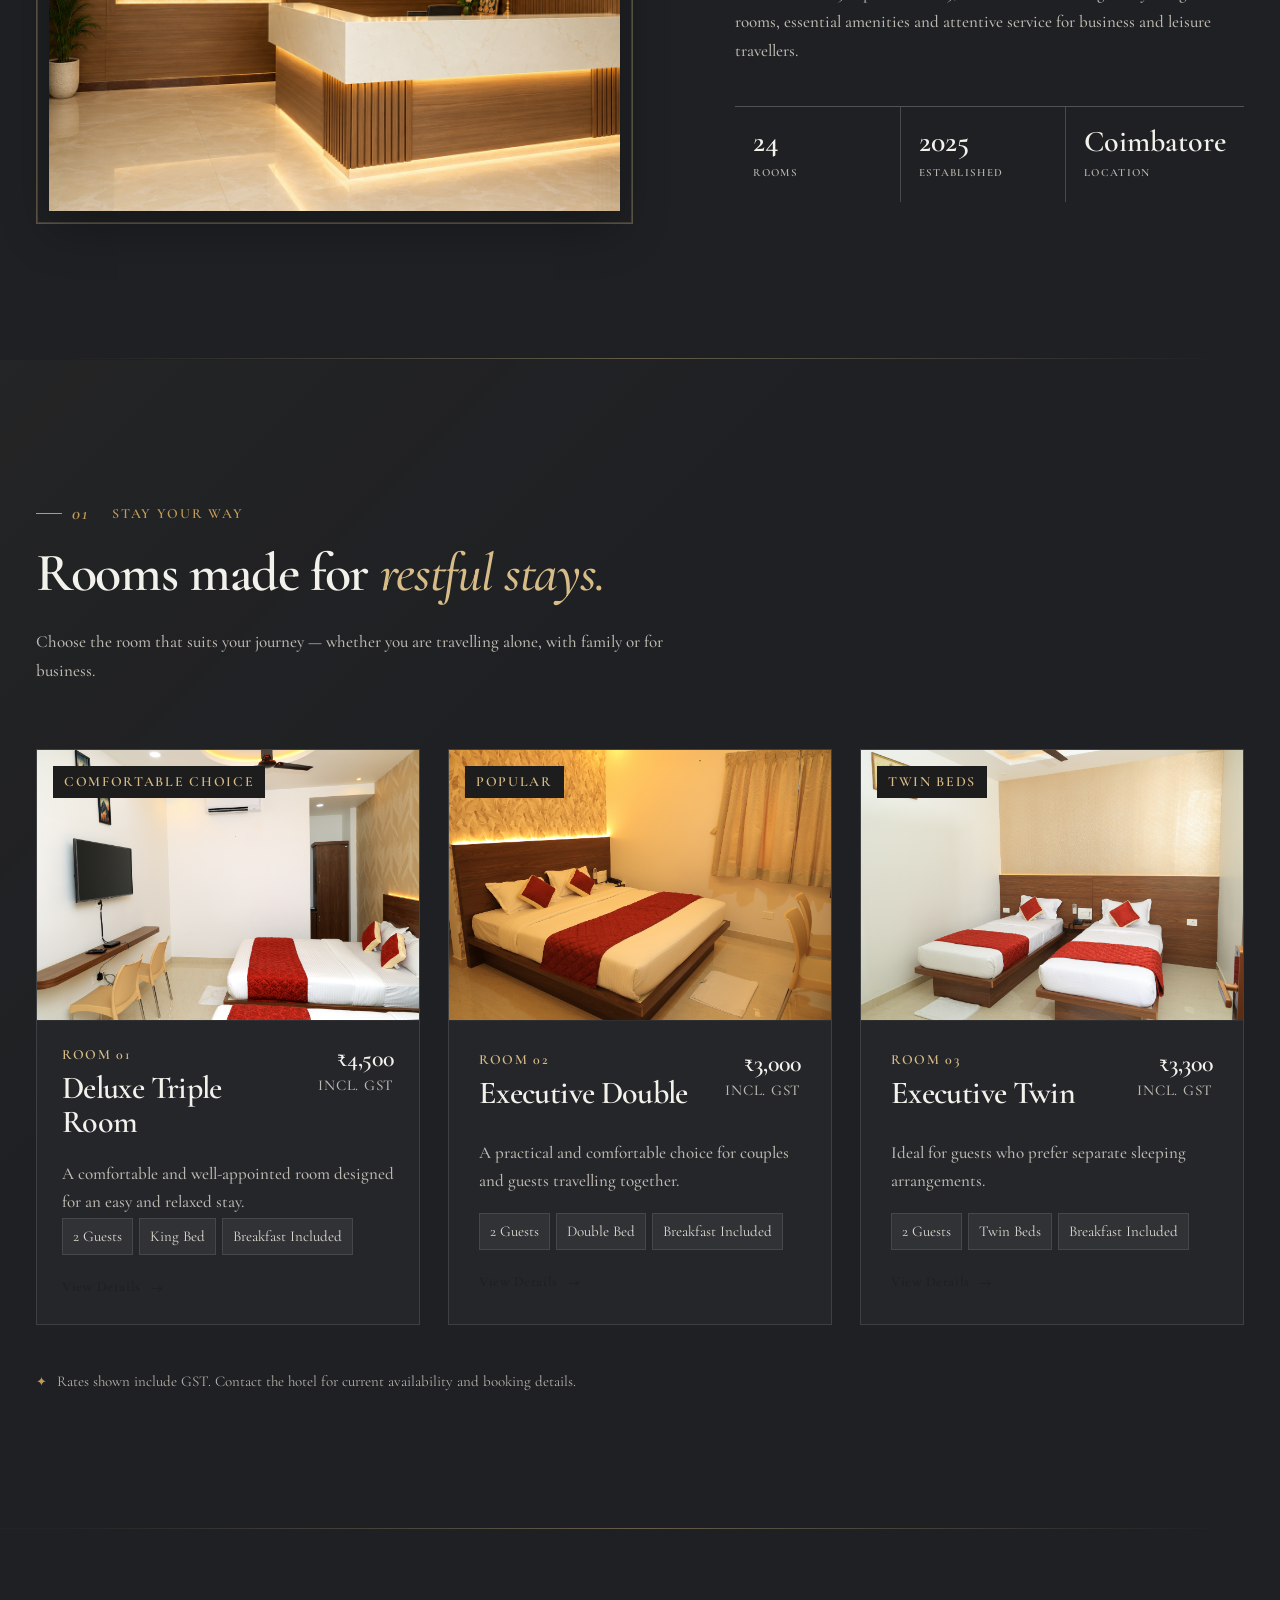
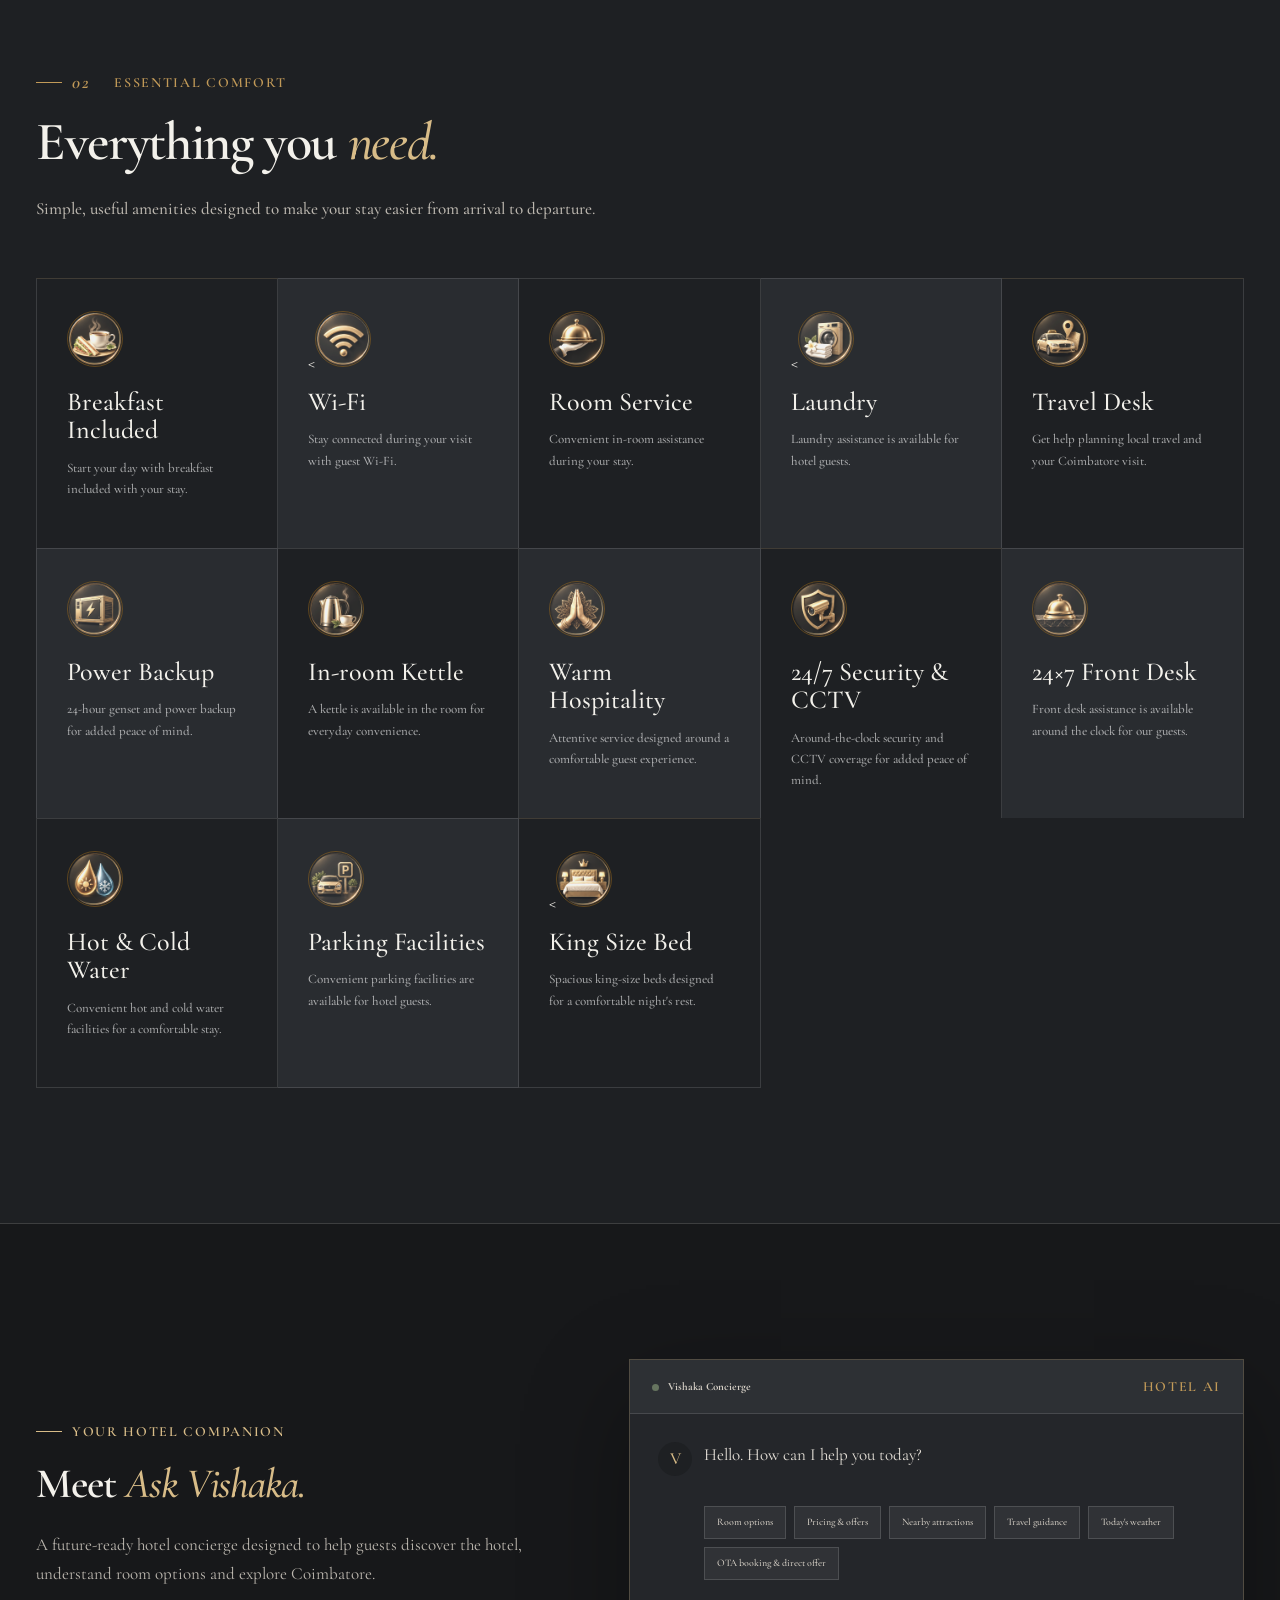
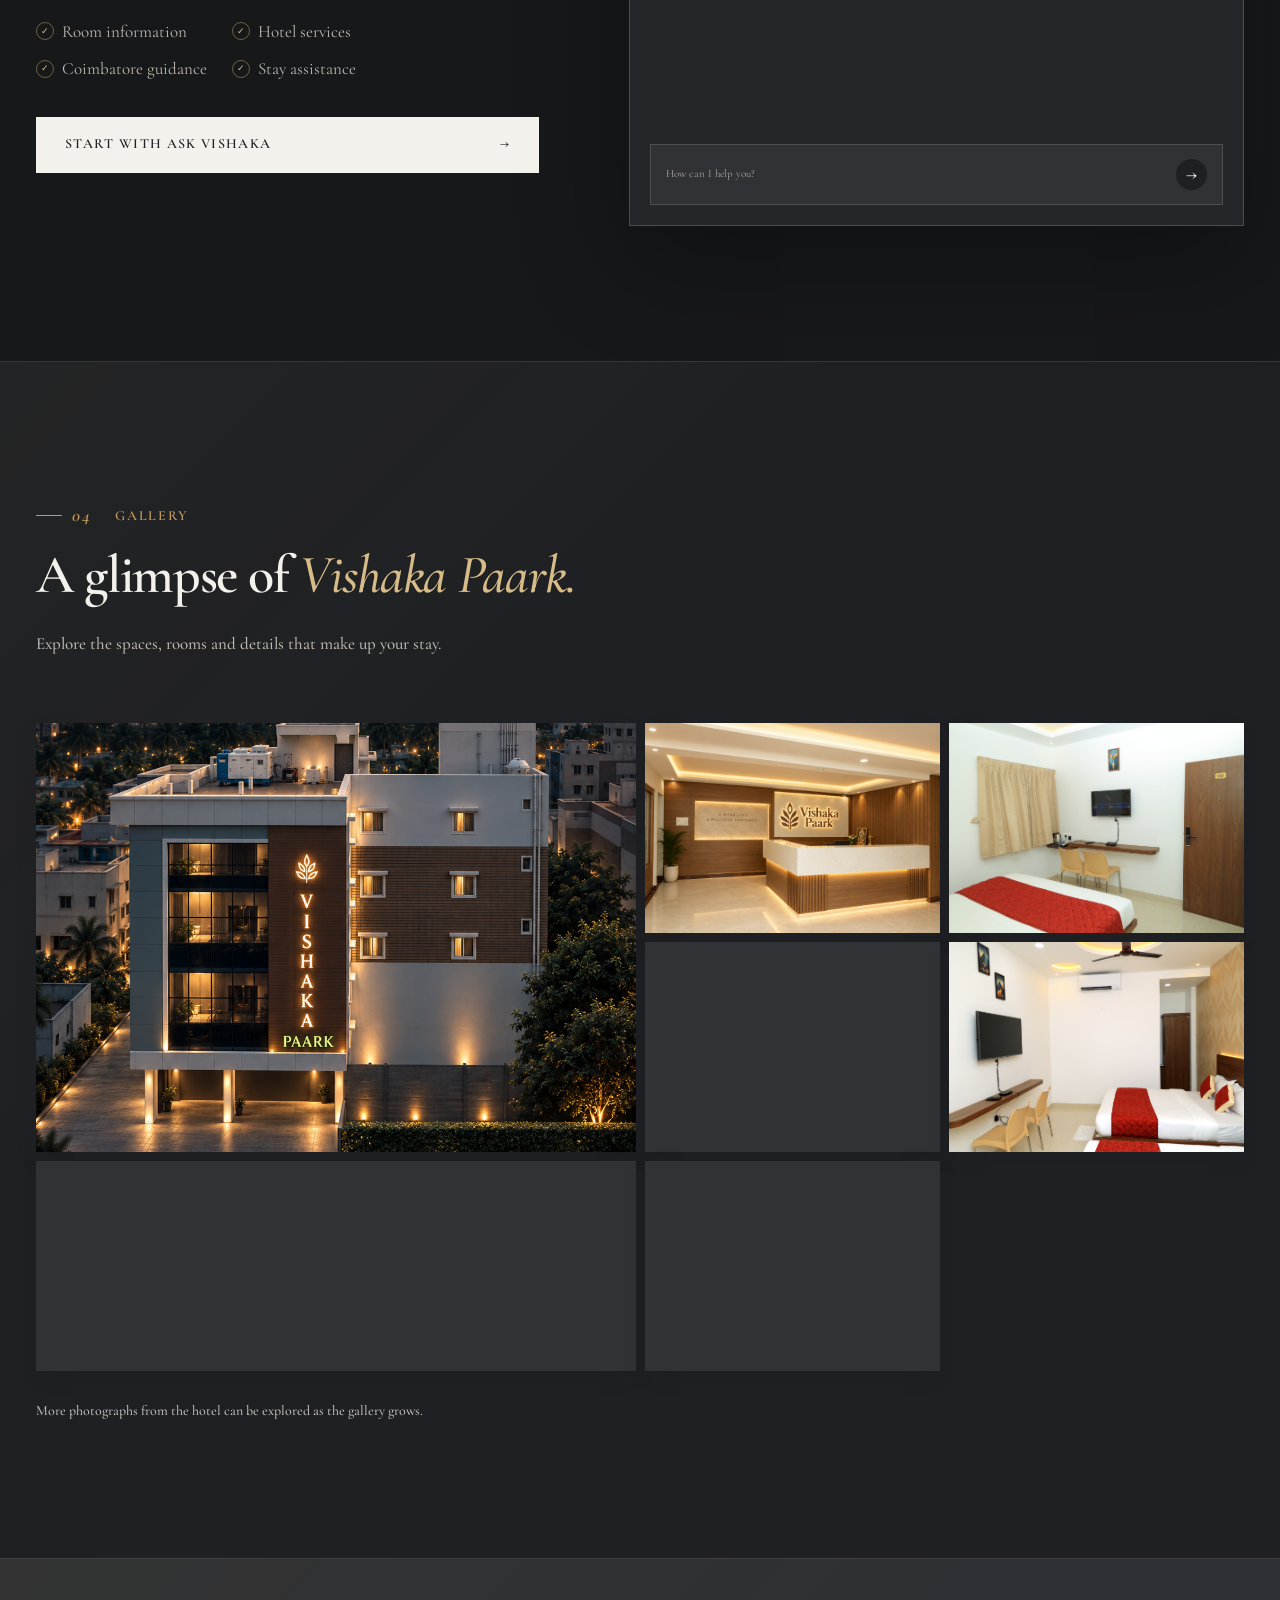
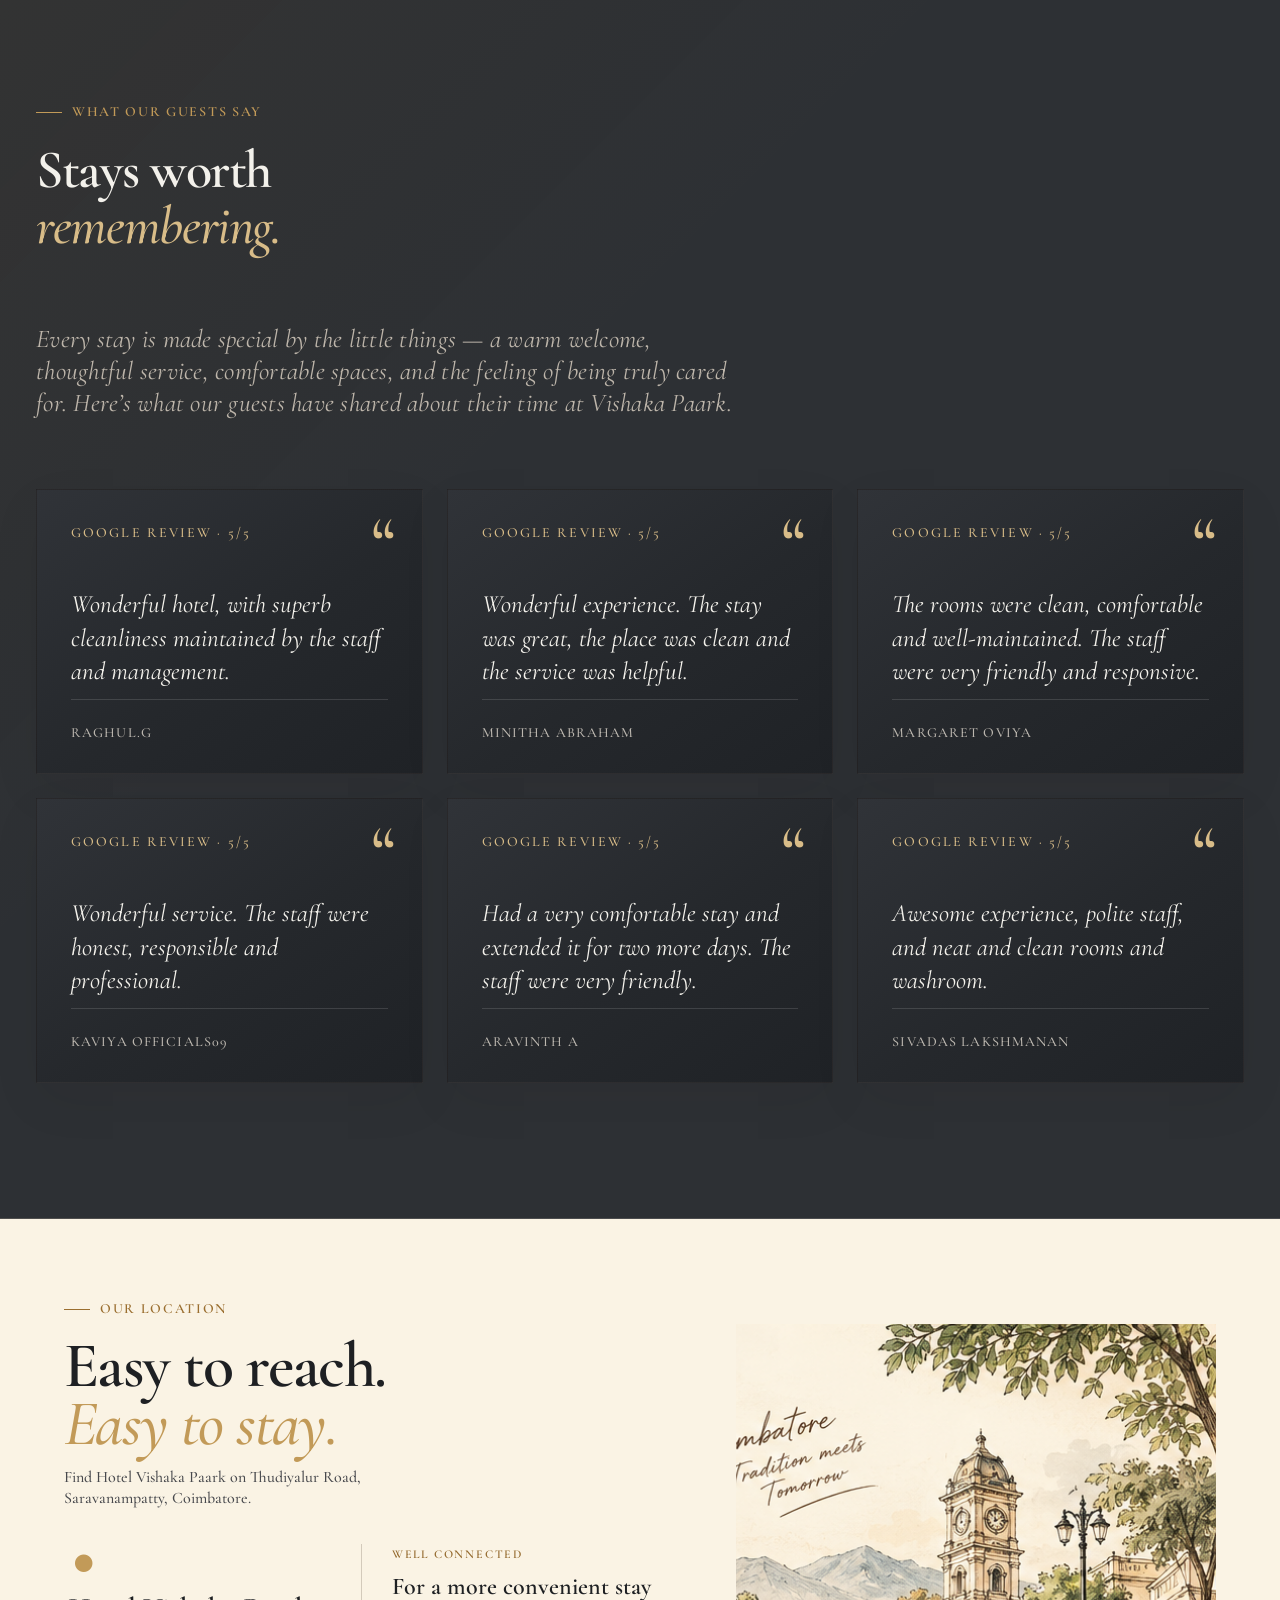
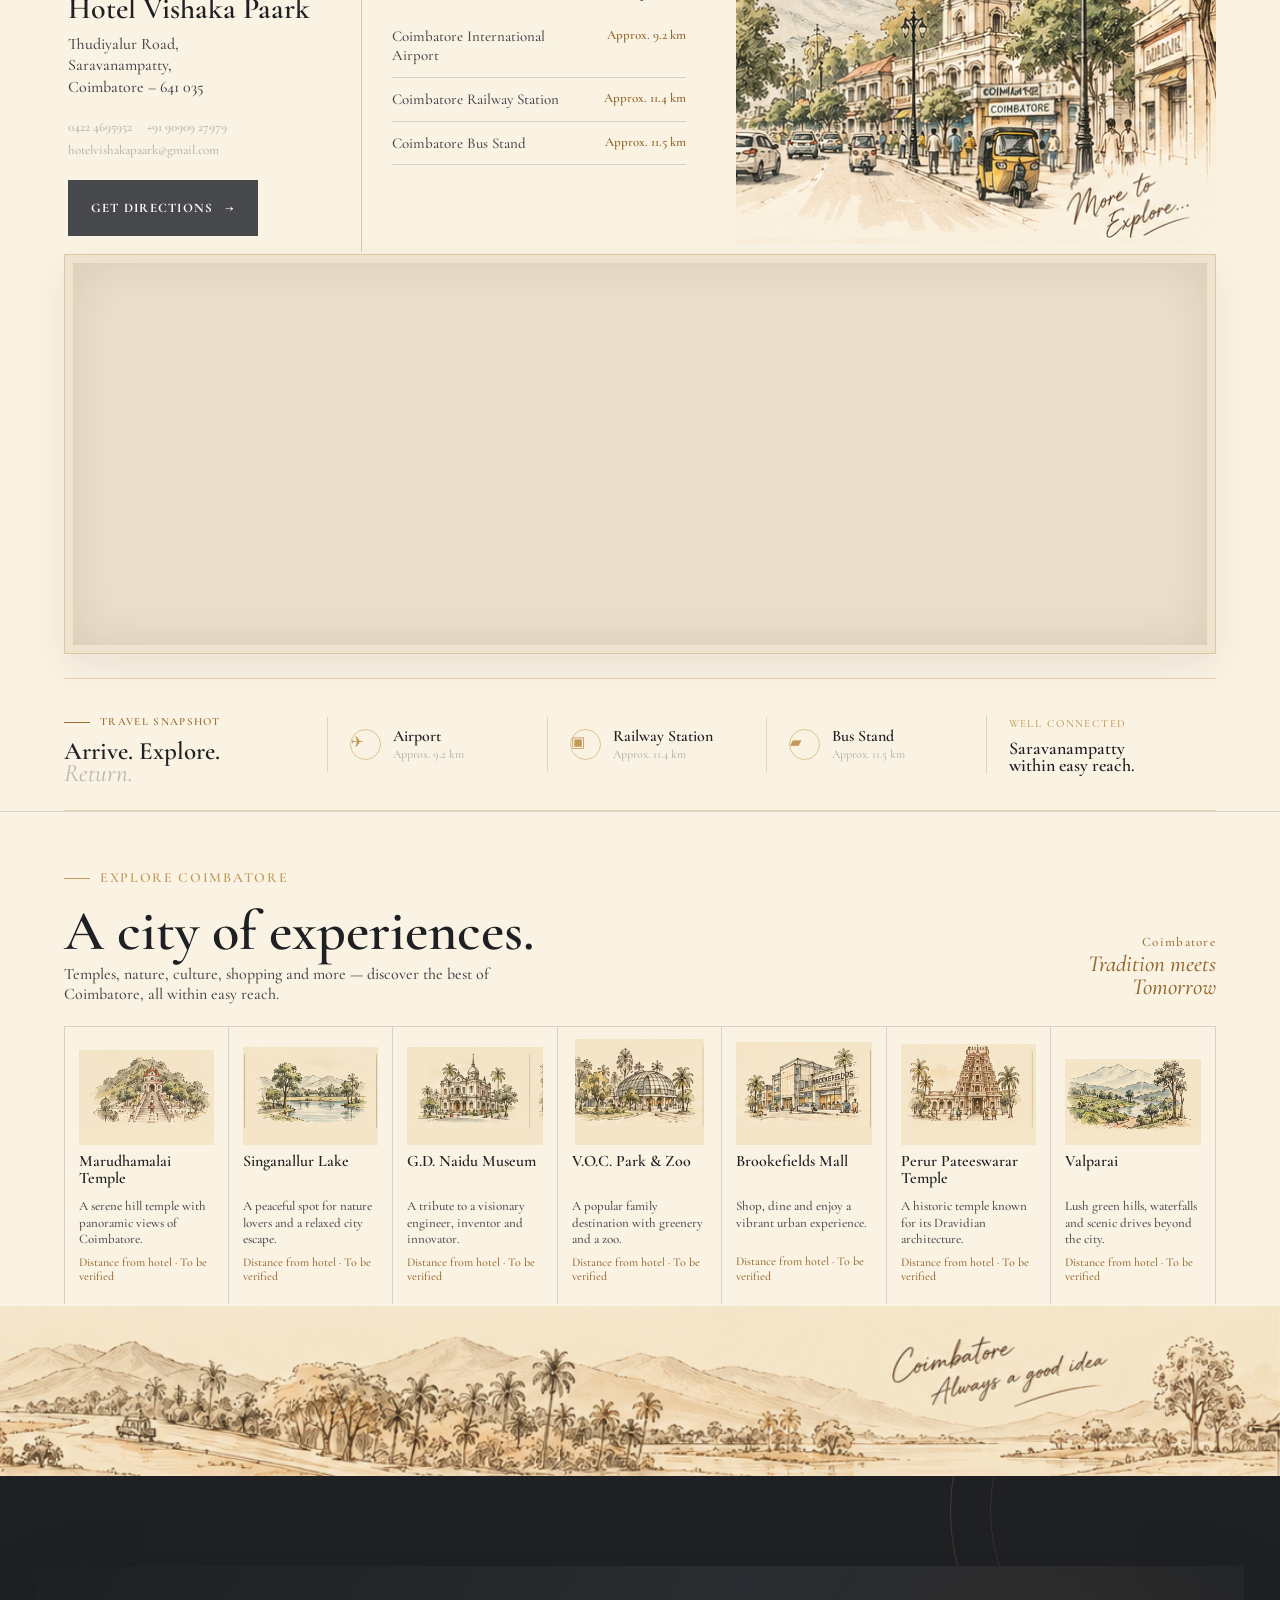
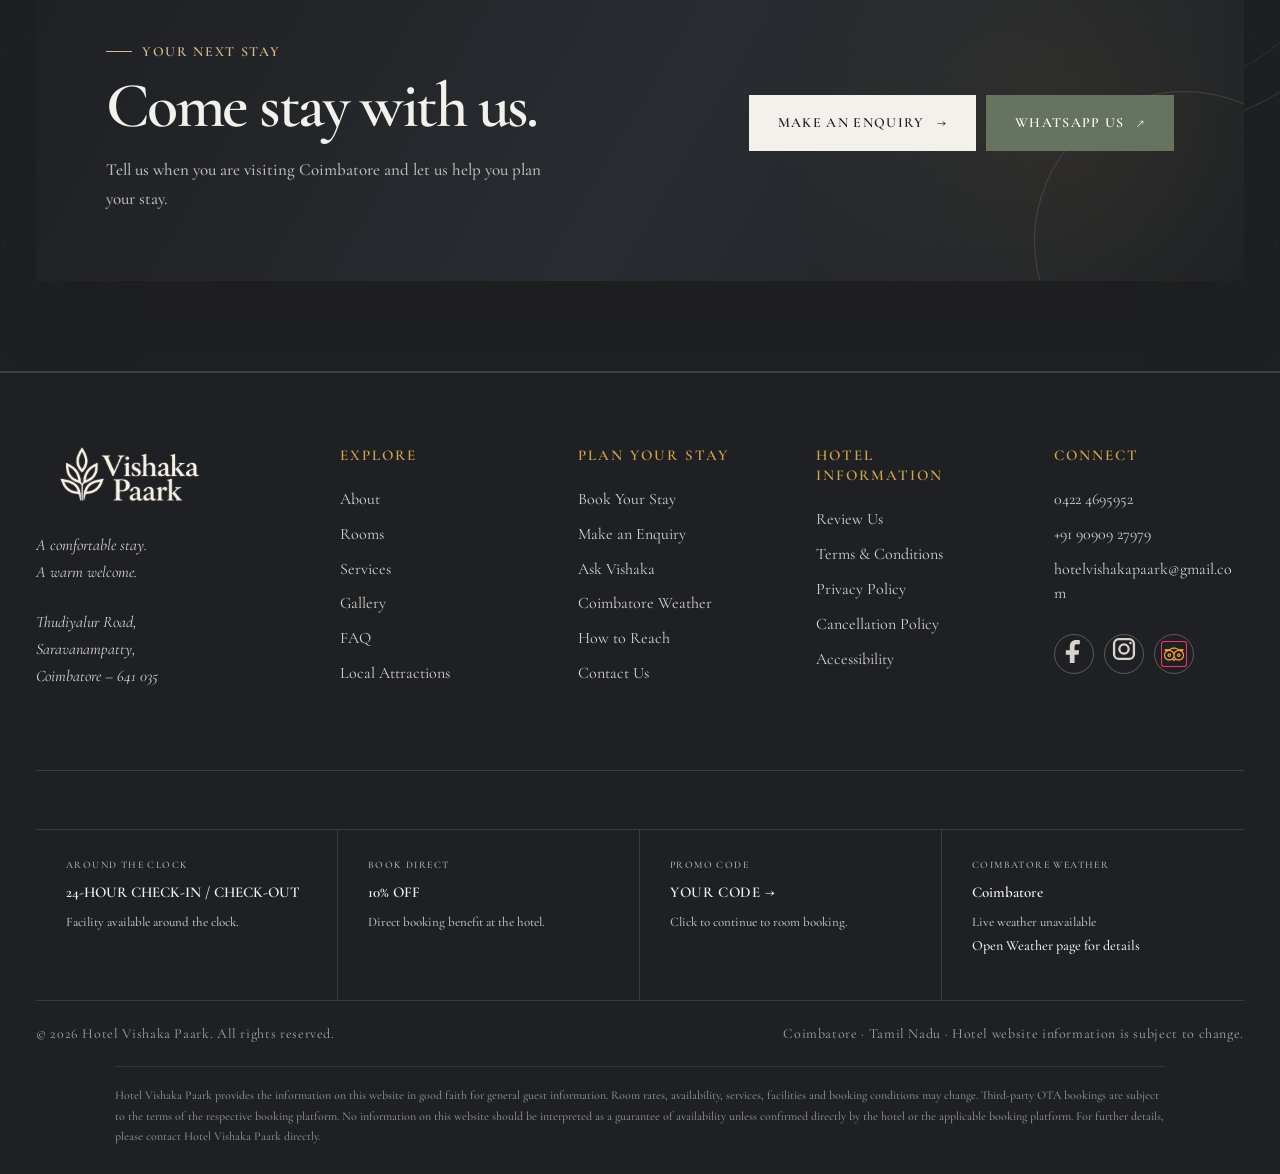
==== commit a7e932bd: "updated the facilities section" ====
--- a/index.html
+++ b/index.html
@@ -931,188 +931,359 @@
          =================================================== -->
 
     <section
-      class="section"
-      id="services"
-    >
-
-      <div class="container">
-
-        <div class="services-layout">
-
-          <div class="services-intro">
-
-            <span class="eyebrow">
-              <span class="section-number">02</span>
-              Essential Comfort
-            </span>
-
-            <h2>
-              Everything you
-              <em>need.</em>
-            </h2>
-
-            <p>
-              Simple, useful amenities designed
-              to make your stay easier from arrival
-              to departure.
-            </p>
-
-          </div>
-
-
-          <div class="services-grid">
-
-
-            <article class="service-item">
-
-              <span class="service-icon">
-                <img src="assets/images/services/breakfast.png" alt="" role="presentation">
-              </span>
-
-              <h3>
-                Breakfast Included
-              </h3>
-
-              <p>
-                Start your day with breakfast
-                included with your stay.
-              </p>
-
-            </article>
-
-
-            <article class="service-item">
-
-              <span class="service-icon">
-                ◌
-              </span>
-
-              <h3>
-                Wi-Fi
-              </h3>
-
-              <p>
-                Stay connected during your
-                visit with guest Wi-Fi.
-              </p>
-
-            </article>
-
-
-            <article class="service-item">
-
-              <span class="service-icon">
-                ◇
-              </span>
-
-              <h3>
-                Room Service
-              </h3>
-
-              <p>
-                Convenient in-room assistance
-                during your stay.
-              </p>
-
-            </article>
-
-
-            <article class="service-item">
-
-              <span class="service-icon">
-                ✦
-              </span>
-
-              <h3>
-                Laundry
-              </h3>
-
-              <p>
-                Laundry assistance is available
-                for hotel guests.
-              </p>
-
-            </article>
-
-
-            <article class="service-item">
-
-              <span class="service-icon">
-                ↗
-              </span>
-
-              <h3>
-                Travel Desk
-              </h3>
-
-              <p>
-                Get help planning local travel
-                and your Coimbatore visit.
-              </p>
-
-            </article>
-
-
-            <article class="service-item">
-
-              <span class="service-icon">
-                ⚡
-              </span>
-
-              <h3>
-                Power Backup
-              </h3>
-
-              <p>
-                24-hour genset and power backup
-                for added peace of mind.
-              </p>
-
-            </article>
-
-
-            <article class="service-item">
-
-              <span class="service-icon">
-                ♨
-              </span>
-
-              <h3>
-                In-room Kettle
-              </h3>
-
-              <p>
-                A kettle is available in the room
-                for everyday convenience.
-              </p>
-
-            </article>
-
-
-            <article class="service-item">
-
-              <span class="service-icon">
-                ◎
-              </span>
-
-              <h3>
-                Warm Hospitality
-              </h3>
-
-              <p>
-                Attentive service designed around
-                a comfortable guest experience.
-              </p>
-
-            </article>
-
-          </div>
-
-        </div>
+  class="section section-dark"
+  id="services"
+>
+  <div class="container">
+
+    <div class="services-layout">
+
+      <!-- SERVICES INTRO -->
+
+      <div class="services-intro">
+
+        <span class="eyebrow">
+          <span class="section-number">02</span>
+          Essential Comfort
+        </span>
+
+        <h2>
+          Everything you
+          <em>need.</em>
+        </h2>
+
+        <p>
+          Simple, useful amenities designed
+          to make your stay easier from arrival
+          to departure.
+        </p>
 
       </div>
 
-    </section>
+
+      <!-- 13 HOTEL FACILITIES -->
+
+      <div class="services-grid">
+
+
+        <!-- 01 -->
+
+        <article class="service-item">
+
+          <span class="service-icon">
+  <img
+    src="assets/images/services/breakfast.png"
+    alt=""
+    aria-hidden="true"
+  >
+</span>
+
+          <h3>
+            Breakfast Included
+          </h3>
+
+          <p>
+            Start your day with breakfast
+            included with your stay.
+          </p>
+
+        </article>
+
+
+        <!-- 02 -->
+
+        <article class="service-item">
+
+          <<span class="service-icon">
+  <img
+    src="assets/images/services/wifi.png"
+    alt=""
+    aria-hidden="true"
+  >
+</span>
+
+          <h3>
+            Wi-Fi
+          </h3>
+
+          <p>
+            Stay connected during your
+            visit with guest Wi-Fi.
+          </p>
+
+        </article>
+
+
+        <!-- 03 -->
+
+        <article class="service-item">
+
+          <span class="service-icon">
+  <img
+    src="assets/images/services/room-service.png"
+    alt=""
+    aria-hidden="true"
+  >
+</span>
+
+          <h3>
+            Room Service
+          </h3>
+
+          <p>
+            Convenient in-room assistance
+            during your stay.
+          </p>
+
+        </article>
+
+
+        <!-- 04 -->
+
+        <article class="service-item">
+
+          <<span class="service-icon">
+  <img
+    src="assets/images/services/laundry.png"
+    alt=""
+    aria-hidden="true"
+  >
+</span>
+
+          <h3>
+            Laundry
+          </h3>
+
+          <p>
+            Laundry assistance is available
+            for hotel guests.
+          </p>
+
+        </article>
+
+
+        <!-- 05 -->
+
+        <article class="service-item">
+
+          <span class="service-icon">
+  <img
+    src="assets/images/services/travel-desk.png"
+    alt=""
+    aria-hidden="true"
+  >
+</span>
+
+          <h3>
+            Travel Desk
+          </h3>
+
+          <p>
+            Get help planning local travel
+            and your Coimbatore visit.
+          </p>
+
+        </article>
+
+
+        <!-- 06 -->
+
+        <article class="service-item">
+
+          <span class="service-icon">
+  <img
+    src="assets/images/services/power-backup.png"
+    alt=""
+    aria-hidden="true"
+  >
+</span>
+
+          <h3>
+            Power Backup
+          </h3>
+
+          <p>
+            24-hour genset and power backup
+            for added peace of mind.
+          </p>
+
+        </article>
+
+
+        <!-- 07 -->
+
+        <article class="service-item">
+
+          <span class="service-icon">
+  <img
+    src="assets/images/services/in-room-kettle.png"
+    alt=""
+    aria-hidden="true"
+  >
+</span>
+
+          <h3>
+            In-room Kettle
+          </h3>
+
+          <p>
+            A kettle is available in the room
+            for everyday convenience.
+          </p>
+
+        </article>
+
+
+        <!-- 08 -->
+
+        <article class="service-item">
+
+          <span class="service-icon">
+  <img
+    src="assets/images/services/warm-hospitality.png"
+    alt=""
+    aria-hidden="true"
+  >
+</span>
+
+          <h3>
+            Warm Hospitality
+          </h3>
+
+          <p>
+            Attentive service designed around
+            a comfortable guest experience.
+          </p>
+
+        </article>
+
+
+        <!-- 09 -->
+
+        <article class="service-item">
+
+          <span class="service-icon">
+  <img
+    src="assets/images/services/security-cctv.png"
+    alt=""
+    aria-hidden="true"
+  >
+</span>
+
+          <h3>
+            24/7 Security &amp; CCTV
+          </h3>
+
+          <p>
+            Around-the-clock security and CCTV
+            coverage for added peace of mind.
+          </p>
+
+        </article>
+
+
+        <!-- 10 -->
+
+        <article class="service-item">
+
+          <span class="service-icon">
+  <img
+    src="assets/images/services/front-desk.png"
+    alt=""
+    aria-hidden="true"
+  >
+</span>
+
+          <h3>
+            24×7 Front Desk
+          </h3>
+
+          <p>
+            Front desk assistance is available
+            around the clock for our guests.
+          </p>
+
+        </article>
+
+
+        <!-- 11 -->
+
+        <article class="service-item">
+
+          <span class="service-icon">
+  <img
+    src="assets/images/services/hot-cold-water.png"
+    alt=""
+    aria-hidden="true"
+  >
+</span>
+
+          <h3>
+            Hot &amp; Cold Water
+          </h3>
+
+          <p>
+            Convenient hot and cold water
+            facilities for a comfortable stay.
+          </p>
+
+        </article>
+
+
+        <!-- 12 -->
+
+        <article class="service-item">
+
+          <span class="service-icon">
+  <img
+    src="assets/images/services/parking.png"
+    alt=""
+    aria-hidden="true"
+  >
+</span>
+
+          <h3>
+            Parking Facilities
+          </h3>
+
+          <p>
+            Convenient parking facilities are
+            available for hotel guests.
+          </p>
+
+        </article>
+
+
+        <!-- 13 -->
+
+        <article class="service-item">
+
+          <<span class="service-icon">
+  <img
+    src="assets/images/services/king-size-bed.png"
+    alt=""
+    aria-hidden="true"
+  >
+</span>
+
+          <h3>
+            King Size Bed
+          </h3>
+
+          <p>
+            Spacious king-size beds designed
+            for a comfortable night's rest.
+          </p>
+
+        </article>
+
+
+      </div>
+
+    </div>
+
+  </div>
+</section>
 
 
     <!-- ===================================================
@@ -1304,90 +1475,84 @@
         </div>
 
 
-        <div
-          class="gallery-filters"
-          role="tablist"
-          aria-label="Filter gallery by area"
-        >
-          <button type="button" class="gallery-filter-btn is-active" data-filter="all">All Photos</button>
-          <button type="button" class="gallery-filter-btn" data-filter="elevation">Elevation</button>
-          <button type="button" class="gallery-filter-btn" data-filter="reception">Reception</button>
-          <button type="button" class="gallery-filter-btn" data-filter="corridor">Corridor</button>
-          <button type="button" class="gallery-filter-btn" data-filter="deluxe">Deluxe Triple Room</button>
-          <button type="button" class="gallery-filter-btn" data-filter="executive-twin">Executive Twin Room</button>
-          <button type="button" class="gallery-filter-btn" data-filter="executive-double">Executive Double</button>
-        </div>
-
-
-        <div class="gallery-grid" data-gallery-grid>
-
-          <!-- ELEVATION -->
-          <figure class="gallery-item" data-category="elevation">
-            <button type="button" class="gallery-item-trigger" aria-label="View larger photo: Hotel Vishaka Paark exterior elevation">
-              <img src="assets/images/Elevation/elevation.png" alt="Hotel Vishaka Paark exterior elevation" loading="lazy">
-            </button>
+        <div class="gallery-grid">
+
+
+          <figure class="gallery-item gallery-item-large">
+
+            <img
+              src="assets/images/Elevation/elevation.png"
+              alt="Hotel Vishaka Paark exterior"
+              loading="lazy"
+            >
+
           </figure>
 
-          <!-- RECEPTION -->
-          <figure class="gallery-item" data-category="reception"><button type="button" class="gallery-item-trigger" aria-label="View larger photo: Reception"><img src="assets/images/Reception/0P3A3257.jpg" alt="Hotel Vishaka Paark reception" loading="lazy"></button></figure>
-          <figure class="gallery-item" data-category="reception"><button type="button" class="gallery-item-trigger" aria-label="View larger photo: Reception"><img src="assets/images/Reception/0P3A3481.jpg" alt="Hotel Vishaka Paark reception" loading="lazy"></button></figure>
-          <figure class="gallery-item" data-category="reception"><button type="button" class="gallery-item-trigger" aria-label="View larger photo: Reception"><img src="assets/images/Reception/0P3A3487.jpg" alt="Hotel Vishaka Paark reception" loading="lazy"></button></figure>
-          <figure class="gallery-item" data-category="reception"><button type="button" class="gallery-item-trigger" aria-label="View larger photo: Reception"><img src="assets/images/Reception/0P3A3490.jpg" alt="Hotel Vishaka Paark reception" loading="lazy"></button></figure>
-          <figure class="gallery-item" data-category="reception"><button type="button" class="gallery-item-trigger" aria-label="View larger photo: Reception"><img src="assets/images/Reception/0P3A3495.jpg" alt="Hotel Vishaka Paark reception" loading="lazy"></button></figure>
-          <figure class="gallery-item" data-category="reception"><button type="button" class="gallery-item-trigger" aria-label="View larger photo: Reception"><img src="assets/images/Reception/0P3A3501.jpg" alt="Hotel Vishaka Paark reception" loading="lazy"></button></figure>
-          <figure class="gallery-item" data-category="reception"><button type="button" class="gallery-item-trigger" aria-label="View larger photo: Reception"><img src="assets/images/Reception/0P3A3525.jpg" alt="Hotel Vishaka Paark reception" loading="lazy"></button></figure>
-          <figure class="gallery-item" data-category="reception"><button type="button" class="gallery-item-trigger" aria-label="View larger photo: Reception"><img src="assets/images/Reception/0P3A3529.jpg" alt="Hotel Vishaka Paark reception" loading="lazy"></button></figure>
-          <figure class="gallery-item" data-category="reception"><button type="button" class="gallery-item-trigger" aria-label="View larger photo: Reception team"><img src="assets/images/Reception/Reception-Team.jpg" alt="Hotel Vishaka Paark reception team" loading="lazy"></button></figure>
-          <figure class="gallery-item" data-category="reception"><button type="button" class="gallery-item-trigger" aria-label="View larger photo: Reception area"><img src="assets/images/Reception/Reception.jpg" alt="Hotel Vishaka Paark reception area" loading="lazy"></button></figure>
-          <figure class="gallery-item" data-category="reception"><button type="button" class="gallery-item-trigger" aria-label="View larger photo: Reception area"><img src="assets/images/Reception/Reception1.jpg" alt="Hotel Vishaka Paark reception area" loading="lazy"></button></figure>
-
-          <!-- CORRIDOR -->
-          <figure class="gallery-item" data-category="corridor"><button type="button" class="gallery-item-trigger" aria-label="View larger photo: Corridor"><img src="assets/images/Corridor/0P3A3285.jpg" alt="Hotel Vishaka Paark corridor" loading="lazy"></button></figure>
-          <figure class="gallery-item" data-category="corridor"><button type="button" class="gallery-item-trigger" aria-label="View larger photo: Corridor"><img src="assets/images/Corridor/0P3A3286.jpg" alt="Hotel Vishaka Paark corridor" loading="lazy"></button></figure>
-          <figure class="gallery-item" data-category="corridor"><button type="button" class="gallery-item-trigger" aria-label="View larger photo: Corridor"><img src="assets/images/Corridor/0P3A3357.jpg" alt="Hotel Vishaka Paark corridor" loading="lazy"></button></figure>
-          <figure class="gallery-item" data-category="corridor"><button type="button" class="gallery-item-trigger" aria-label="View larger photo: Corridor"><img src="assets/images/Corridor/0P3A3365.jpg" alt="Hotel Vishaka Paark corridor" loading="lazy"></button></figure>
-          <figure class="gallery-item" data-category="corridor"><button type="button" class="gallery-item-trigger" aria-label="View larger photo: Corridor"><img src="assets/images/Corridor/0P3A3367.jpg" alt="Hotel Vishaka Paark corridor" loading="lazy"></button></figure>
-          <figure class="gallery-item" data-category="corridor"><button type="button" class="gallery-item-trigger" aria-label="View larger photo: Corridor"><img src="assets/images/Corridor/0P3A3368.jpg" alt="Hotel Vishaka Paark corridor" loading="lazy"></button></figure>
-          <figure class="gallery-item" data-category="corridor"><button type="button" class="gallery-item-trigger" aria-label="View larger photo: Corridor"><img src="assets/images/Corridor/0P3A3369.jpg" alt="Hotel Vishaka Paark corridor" loading="lazy"></button></figure>
-          <figure class="gallery-item" data-category="corridor"><button type="button" class="gallery-item-trigger" aria-label="View larger photo: Corridor"><img src="assets/images/Corridor/0P3A3373.jpg" alt="Hotel Vishaka Paark corridor" loading="lazy"></button></figure>
-          <figure class="gallery-item" data-category="corridor"><button type="button" class="gallery-item-trigger" aria-label="View larger photo: Corridor"><img src="assets/images/Corridor/0P3A3375.jpg" alt="Hotel Vishaka Paark corridor" loading="lazy"></button></figure>
-          <figure class="gallery-item" data-category="corridor"><button type="button" class="gallery-item-trigger" aria-label="View larger photo: Corridor"><img src="assets/images/Corridor/0P3A3376.jpg" alt="Hotel Vishaka Paark corridor" loading="lazy"></button></figure>
-          <figure class="gallery-item" data-category="corridor"><button type="button" class="gallery-item-trigger" aria-label="View larger photo: Corridor"><img src="assets/images/Corridor/0P3A3416.jpg" alt="Hotel Vishaka Paark corridor" loading="lazy"></button></figure>
-          <figure class="gallery-item" data-category="corridor"><button type="button" class="gallery-item-trigger" aria-label="View larger photo: Corridor"><img src="assets/images/Corridor/0P3A3420.jpg" alt="Hotel Vishaka Paark corridor" loading="lazy"></button></figure>
-          <figure class="gallery-item" data-category="corridor"><button type="button" class="gallery-item-trigger" aria-label="View larger photo: Corridor"><img src="assets/images/Corridor/0P3A3424.jpg" alt="Hotel Vishaka Paark corridor" loading="lazy"></button></figure>
-          <figure class="gallery-item" data-category="corridor"><button type="button" class="gallery-item-trigger" aria-label="View larger photo: Corridor"><img src="assets/images/Corridor/0P3A3514.jpg" alt="Hotel Vishaka Paark corridor" loading="lazy"></button></figure>
-          <figure class="gallery-item" data-category="corridor"><button type="button" class="gallery-item-trigger" aria-label="View larger photo: Corridor"><img src="assets/images/Corridor/0P3A3518.jpg" alt="Hotel Vishaka Paark corridor" loading="lazy"></button></figure>
-
-          <!-- DELUXE TRIPLE ROOM -->
-          <figure class="gallery-item" data-category="deluxe"><button type="button" class="gallery-item-trigger" aria-label="View larger photo: Deluxe Triple Room"><img src="assets/images/deluxe triple room/deluxe.jpg" alt="Deluxe Triple Room" loading="lazy"></button></figure>
-          <figure class="gallery-item" data-category="deluxe"><button type="button" class="gallery-item-trigger" aria-label="View larger photo: Deluxe Triple Room"><img src="assets/images/deluxe triple room/standard.jpg" alt="Deluxe Triple Room" loading="lazy"></button></figure>
-          <figure class="gallery-item" data-category="deluxe"><button type="button" class="gallery-item-trigger" aria-label="View larger photo: Deluxe Triple Room"><img src="assets/images/deluxe triple room/standard-1.jpg" alt="Deluxe Triple Room" loading="lazy"></button></figure>
-          <figure class="gallery-item" data-category="deluxe"><button type="button" class="gallery-item-trigger" aria-label="View larger photo: Deluxe Triple Room"><img src="assets/images/deluxe triple room/0P3A3276.jpg" alt="Deluxe Triple Room" loading="lazy"></button></figure>
-          <figure class="gallery-item" data-category="deluxe"><button type="button" class="gallery-item-trigger" aria-label="View larger photo: Deluxe Triple Room"><img src="assets/images/deluxe triple room/0P3A3300.jpg" alt="Deluxe Triple Room" loading="lazy"></button></figure>
-          <figure class="gallery-item" data-category="deluxe"><button type="button" class="gallery-item-trigger" aria-label="View larger photo: Deluxe Triple Room"><img src="assets/images/deluxe triple room/0P3A3311.jpg" alt="Deluxe Triple Room" loading="lazy"></button></figure>
-          <figure class="gallery-item" data-category="deluxe"><button type="button" class="gallery-item-trigger" aria-label="View larger photo: Deluxe Triple Room"><img src="assets/images/deluxe triple room/0P3A3312.jpg" alt="Deluxe Triple Room" loading="lazy"></button></figure>
-          <figure class="gallery-item" data-category="deluxe"><button type="button" class="gallery-item-trigger" aria-label="View larger photo: Deluxe Triple Room"><img src="assets/images/deluxe triple room/0P3A3319.jpg" alt="Deluxe Triple Room" loading="lazy"></button></figure>
-          <figure class="gallery-item" data-category="deluxe"><button type="button" class="gallery-item-trigger" aria-label="View larger photo: Deluxe Triple Room"><img src="assets/images/deluxe triple room/0P3A3327.jpg" alt="Deluxe Triple Room" loading="lazy"></button></figure>
-          <figure class="gallery-item" data-category="deluxe"><button type="button" class="gallery-item-trigger" aria-label="View larger photo: Deluxe Triple Room"><img src="assets/images/deluxe triple room/0P3A3332.jpg" alt="Deluxe Triple Room" loading="lazy"></button></figure>
-          <figure class="gallery-item" data-category="deluxe"><button type="button" class="gallery-item-trigger" aria-label="View larger photo: Deluxe Triple Room"><img src="assets/images/deluxe triple room/0P3A3334.jpg" alt="Deluxe Triple Room" loading="lazy"></button></figure>
-          <figure class="gallery-item" data-category="deluxe"><button type="button" class="gallery-item-trigger" aria-label="View larger photo: Deluxe Triple Room"><img src="assets/images/deluxe triple room/0P3A3336.jpg" alt="Deluxe Triple Room" loading="lazy"></button></figure>
-          <figure class="gallery-item" data-category="deluxe"><button type="button" class="gallery-item-trigger" aria-label="View larger photo: Deluxe Triple Room"><img src="assets/images/deluxe triple room/0P3A3348.jpg" alt="Deluxe Triple Room" loading="lazy"></button></figure>
-          <figure class="gallery-item" data-category="deluxe"><button type="button" class="gallery-item-trigger" aria-label="View larger photo: Deluxe Triple Room"><img src="assets/images/deluxe triple room/0P3A3352.jpg" alt="Deluxe Triple Room" loading="lazy"></button></figure>
-
-          <!-- EXECUTIVE TWIN ROOM -->
-          <figure class="gallery-item" data-category="executive-twin"><button type="button" class="gallery-item-trigger" aria-label="View larger photo: Executive Twin Room"><img src="assets/images/executive twin-room/standard-1.jpg" alt="Executive Twin Room" loading="lazy"></button></figure>
-          <figure class="gallery-item" data-category="executive-twin"><button type="button" class="gallery-item-trigger" aria-label="View larger photo: Executive Twin Room"><img src="assets/images/executive twin-room/0P3A3387.jpg" alt="Executive Twin Room" loading="lazy"></button></figure>
-          <figure class="gallery-item" data-category="executive-twin"><button type="button" class="gallery-item-trigger" aria-label="View larger photo: Executive Twin Room"><img src="assets/images/executive twin-room/0P3A3394.jpg" alt="Executive Twin Room" loading="lazy"></button></figure>
-          <figure class="gallery-item" data-category="executive-twin"><button type="button" class="gallery-item-trigger" aria-label="View larger photo: Executive Twin Room"><img src="assets/images/executive twin-room/0P3A3396.jpg" alt="Executive Twin Room" loading="lazy"></button></figure>
-
-          <!-- EXECUTIVE DOUBLE -->
-          <figure class="gallery-item" data-category="executive-double"><button type="button" class="gallery-item-trigger" aria-label="View larger photo: Executive Double room"><img src="assets/images/executive-double/executive.jpg" alt="Executive Double room" loading="lazy"></button></figure>
-          <figure class="gallery-item" data-category="executive-double"><button type="button" class="gallery-item-trigger" aria-label="View larger photo: Executive Double room"><img src="assets/images/executive-double/0P3A3429.jpg" alt="Executive Double room" loading="lazy"></button></figure>
-          <figure class="gallery-item" data-category="executive-double"><button type="button" class="gallery-item-trigger" aria-label="View larger photo: Executive Double room"><img src="assets/images/executive-double/0P3A3431.jpg" alt="Executive Double room" loading="lazy"></button></figure>
-          <figure class="gallery-item" data-category="executive-double"><button type="button" class="gallery-item-trigger" aria-label="View larger photo: Executive Double room"><img src="assets/images/executive-double/0P3A3434.jpg" alt="Executive Double room" loading="lazy"></button></figure>
-          <figure class="gallery-item" data-category="executive-double"><button type="button" class="gallery-item-trigger" aria-label="View larger photo: Executive Double room"><img src="assets/images/executive-double/0P3A3437.jpg" alt="Executive Double room" loading="lazy"></button></figure>
-          <figure class="gallery-item" data-category="executive-double"><button type="button" class="gallery-item-trigger" aria-label="View larger photo: Executive Double room"><img src="assets/images/executive-double/0P3A3448 copy.jpg" alt="Executive Double room" loading="lazy"></button></figure>
-          <figure class="gallery-item" data-category="executive-double"><button type="button" class="gallery-item-trigger" aria-label="View larger photo: Executive Double room"><img src="assets/images/executive-double/0P3A3457.jpg" alt="Executive Double room" loading="lazy"></button></figure>
+
+          <figure class="gallery-item">
+
+            <img
+              src="assets/images/Reception/0P3A3487.png"
+              alt="Hotel Vishaka Paark reception"
+              loading="lazy"
+            >
+
+          </figure>
+
+
+          <figure class="gallery-item">
+
+            <img
+              src="assets/images/executive-double/0P3A3429.jpg"
+              alt="Executive Double room"
+              loading="lazy"
+            >
+
+          </figure>
+
+
+          <figure class="gallery-item">
+
+            <img
+              src="assets/images/executive twin-room/0P3A3387.jpg"
+              alt="Executive Twin room"
+              loading="lazy"
+            >
+
+          </figure>
+
+
+          <figure class="gallery-item">
+
+            <img
+              src="assets/images/deluxe triple room/deluxe.jpg"
+              alt="Deluxe Triple Room"
+              loading="lazy"
+            >
+
+          </figure>
+
+
+          <figure class="gallery-item gallery-item-wide">
+
+            <img
+              src="assets/images/executive-double/0P3A3448 copy.jpg"
+              alt="Hotel Vishaka Paark room interior"
+              loading="lazy"
+            >
+
+          </figure>
+
+
+          <figure class="gallery-item">
+
+            <img
+              src="assets/images/Reception/Reception.jpg"
+              alt="Hotel Vishaka Paark reception area"
+              loading="lazy"
+            >
+
+          </figure>
 
         </div>
 
@@ -1399,7 +1564,7 @@
             can be explored as the gallery grows.
           </p>
 
-          
+          <a
             class="text-link"
             href="#contact"
           >
@@ -1763,12 +1928,124 @@
        FOOTER
        ===================================================== -->
 
+  <style id="hvp-footer-utility-layout">
+    /* Footer utility strip: four equal containers on desktop */
+    .site-footer .footer-utility-strip {
+      display: grid !important;
+      grid-template-columns: repeat(4, minmax(0, 1fr)) !important;
+      width: 100% !important;
+      margin: 58px 0 0 !important;
+      padding: 0 !important;
+      gap: 0 !important;
+      border-top: 1px solid rgba(255, 255, 255, 0.12) !important;
+      border-bottom: 1px solid rgba(255, 255, 255, 0.12) !important;
+    }
+
+    .site-footer .footer-utility-item {
+      min-width: 0 !important;
+      min-height: 170px !important;
+      padding: 28px 30px 26px !important;
+      margin: 0 !important;
+      border: 0 !important;
+      border-right: 1px solid rgba(255, 255, 255, 0.12) !important;
+      box-sizing: border-box !important;
+      display: flex !important;
+      flex-direction: column !important;
+      align-items: flex-start !important;
+      justify-content: flex-start !important;
+    }
+
+    .site-footer .footer-utility-item:last-child {
+      border-right: 0 !important;
+    }
+
+    .site-footer .footer-utility-label {
+      display: block !important;
+      margin: 0 0 10px !important;
+      font-size: 10px !important;
+      line-height: 1.4 !important;
+      letter-spacing: 0.14em !important;
+      text-transform: uppercase !important;
+      opacity: 0.72 !important;
+    }
+
+    .site-footer .footer-utility-item strong {
+      display: block !important;
+      margin: 0 !important;
+      font-size: 15px !important;
+      line-height: 1.35 !important;
+      font-weight: 600 !important;
+    }
+
+    .site-footer .footer-utility-item p {
+      margin: 10px 0 0 !important;
+      font-size: 13px !important;
+      line-height: 1.65 !important;
+      opacity: 0.76 !important;
+    }
+
+    .site-footer .footer-promo-code {
+      display: inline-flex !important;
+      align-items: center !important;
+      width: fit-content !important;
+      margin: 0 !important;
+      padding: 0 !important;
+      text-decoration: none !important;
+    }
+
+    .site-footer .footer-promo-code strong {
+      font-size: 15px !important;
+      line-height: 1.35 !important;
+      letter-spacing: 0.04em !important;
+    }
+
+    @media (max-width: 900px) {
+      .site-footer .footer-utility-strip {
+        grid-template-columns: repeat(2, minmax(0, 1fr)) !important;
+      }
+
+      .site-footer .footer-utility-item {
+        border-right: 1px solid rgba(255, 255, 255, 0.12) !important;
+        border-bottom: 1px solid rgba(255, 255, 255, 0.12) !important;
+      }
+
+      .site-footer .footer-utility-item:nth-child(2n) {
+        border-right: 0 !important;
+      }
+
+      .site-footer .footer-utility-item:nth-child(3),
+      .site-footer .footer-utility-item:nth-child(4) {
+        border-bottom: 0 !important;
+      }
+    }
+
+    @media (max-width: 560px) {
+      .site-footer .footer-utility-strip {
+        grid-template-columns: 1fr !important;
+      }
+
+      .site-footer .footer-utility-item,
+      .site-footer .footer-utility-item:nth-child(2n),
+      .site-footer .footer-utility-item:nth-child(3),
+      .site-footer .footer-utility-item:nth-child(4) {
+        min-height: auto !important;
+        border-right: 0 !important;
+        border-bottom: 1px solid rgba(255, 255, 255, 0.12) !important;
+      }
+
+      .site-footer .footer-utility-item:last-child {
+        border-bottom: 0 !important;
+      }
+    }
+  </style>
+
   <footer class="site-footer">
 
     <div class="container">
 
       <div class="footer-main">
 
+        <!-- BRAND -->
         <div class="footer-brand">
 
           <a
@@ -1797,6 +2074,7 @@
         </div>
 
 
+        <!-- EXPLORE -->
         <div class="footer-column">
 
           <span class="footer-heading">
@@ -1813,6 +2091,7 @@
         </div>
 
 
+        <!-- PLAN YOUR STAY -->
         <div class="footer-column">
 
           <span class="footer-heading">
@@ -1826,16 +2105,10 @@
           <a href="#location">How to Reach</a>
           <a href="#contact">Contact Us</a>
 
-          <div class="footer-weather-card" aria-live="polite">
-            <span class="footer-weather-label">COIMBATORE WEATHER</span>
-            <strong data-footer-weather-temp>Loading…</strong>
-            <span data-footer-weather-summary>Live weather loading</span>
-            <span data-footer-weather-extra>Temperature · Humidity · Wind</span>
-          </div>
-
-        </div>
-
-
+        </div>
+
+
+        <!-- HOTEL INFORMATION -->
         <div class="footer-column">
 
           <span class="footer-heading">
@@ -1851,6 +2124,7 @@
         </div>
 
 
+        <!-- CONNECT -->
         <div class="footer-column footer-contact-column">
 
           <span class="footer-heading">
@@ -1890,18 +2164,18 @@
             </a>
 
             <a
-  class="footer-social-link footer-social-tripadvisor"
-  href="https://www.tripadvisor.in/Hotel_Review-g297675-d33881770-Reviews-Hotel_Vishaka_Paark-Coimbatore_Coimbatore_District_Tamil_Nadu.html"
-  target="_blank"
-  rel="noopener noreferrer"
-  aria-label="Hotel Vishaka Paark on Tripadvisor"
->
-  <img
-    src="assets/icons/social/tripadvisor.png"
-    alt=""
-    aria-hidden="true"
-  >
-</a>
+              class="footer-social-link footer-social-tripadvisor"
+              href="https://www.tripadvisor.in/Hotel_Review-g297675-d33881770-Reviews-Hotel_Vishaka_Paark-Coimbatore_Coimbatore_District_Tamil_Nadu.html"
+              target="_blank"
+              rel="noopener noreferrer"
+              aria-label="Hotel Vishaka Paark on Tripadvisor"
+            >
+              <img
+                src="assets/icons/social/tripadvisor.png"
+                alt=""
+                aria-hidden="true"
+              >
+            </a>
 
           </div>
 
@@ -1909,6 +2183,101 @@
 
       </div>
 
+
+      <!-- FOOTER UTILITY STRIP -->
+      <div class="footer-utility-strip">
+
+        <!-- 24-HOUR CHECK-IN / CHECK-OUT -->
+        <div class="footer-utility-item">
+          <span class="footer-utility-label">
+            AROUND THE CLOCK
+          </span>
+
+          <strong>
+            24-HOUR CHECK-IN / CHECK-OUT
+          </strong>
+
+          <p>
+            Facility available around the clock.
+          </p>
+        </div>
+
+
+        <!-- DIRECT BOOKING BENEFIT -->
+        <div class="footer-utility-item footer-utility-featured">
+          <span class="footer-utility-label">
+            BOOK DIRECT
+          </span>
+
+          <strong>
+            10% OFF
+          </strong>
+
+          <p>
+            Direct booking benefit at the hotel.
+          </p>
+        </div>
+
+
+        <!-- PROMO CODE -->
+        <div class="footer-utility-item">
+          <span class="footer-utility-label">
+            PROMO CODE
+          </span>
+
+          <a
+            class="footer-promo-code"
+            href="https://secure.cheerzeconnect.com/Bookings/engine.html?hotelId=41zCeLBoB8+H6~z6Ej+sDiqeTlZraDAn6WHZSg2lO8k-"
+            target="_blank"
+            rel="noopener noreferrer"
+            aria-label="Use promo code and continue to room booking"
+          >
+            <strong>
+              YOUR CODE →
+            </strong>
+          </a>
+
+          <p>
+            Click to continue to room booking.
+          </p>
+        </div>
+
+
+        <!-- COIMBATORE WEATHER -->
+        <div
+          class="footer-utility-item footer-weather"
+          aria-live="polite"
+        >
+          <span class="footer-utility-label">
+            COIMBATORE WEATHER
+          </span>
+
+          <strong
+            class="footer-weather-temperature"
+            data-footer-weather-temp
+          >
+            Loading…
+          </strong>
+
+          <p
+            class="footer-weather-condition"
+            data-footer-weather-summary
+          >
+            Live weather loading
+          </p>
+
+          <small
+            class="footer-weather-meta"
+            data-footer-weather-extra
+          >
+            Temperature · Humidity · Wind
+          </small>
+        </div>
+
+      </div>
+
+
+      <!-- FOOTER BOTTOM -->
       <div class="footer-bottom">
 
         <span>
@@ -1921,6 +2290,8 @@
 
       </div>
 
+
+      <!-- FOOTER LEGAL NOTE -->
       <div class="footer-legal-note">
         Hotel Vishaka Paark provides the information on this website in good faith for general guest information.
         Room rates, availability, services, facilities and booking conditions may change. Third-party OTA bookings
@@ -2153,36 +2524,6 @@
     </section>
   </div>
 
-    <!-- =====================================================
-       GALLERY LIGHTBOX
-       ===================================================== -->
-
-  <div class="lightbox-modal" aria-hidden="true">
-    <div class="lightbox-backdrop"></div>
-
-    <div
-      class="lightbox-panel"
-      role="dialog"
-      aria-modal="true"
-      aria-label="Photo viewer"
-    >
-      <button class="lightbox-close" type="button" aria-label="Close photo viewer">×</button>
-
-      <button class="lightbox-nav lightbox-prev" type="button" aria-label="Previous photo">‹</button>
-
-      <div class="lightbox-image-wrap">
-        <img class="lightbox-image" src="" alt="">
-      </div>
-
-      <button class="lightbox-nav lightbox-next" type="button" aria-label="Next photo">›</button>
-
-      <div class="lightbox-caption">
-        <span class="lightbox-category"></span>
-        <span class="lightbox-count"></span>
-      </div>
-    </div>
-  </div>
-
 
   <!-- =====================================================
        ASK VISHAKA MODAL
--- a/styles.css
+++ b/styles.css
@@ -1849,49 +1849,14 @@
    14. GALLERY
    ========================================================= */
 
-.gallery-filters {
-  display: flex;
-  flex-wrap: wrap;
-  gap: 10px;
-
-  margin-bottom: 24px;
-}
-
-.gallery-filter-btn {
-  padding: 9px 18px;
-
-  border: 1px solid var(--line);
-  border-radius: 999px;
-
-  background: transparent;
-  color: var(--muted);
-
-  font-family: var(--sans);
-  font-size: 13px;
-  font-weight: 500;
-  letter-spacing: 0.01em;
-
-  cursor: pointer;
-  transition:
-    background var(--transition),
-    color var(--transition),
-    border-color var(--transition);
-}
-
-.gallery-filter-btn:hover {
-  border-color: var(--gold-soft);
-  color: var(--ink);
-}
-
-.gallery-filter-btn.is-active {
-  border-color: var(--gold);
-  background: var(--gold);
-  color: var(--white);
+.gallery-heading {
+  max-width: 700px;
 }
 
 .gallery-grid {
   display: grid;
   grid-template-columns: repeat(4, 1fr);
+  grid-auto-rows: 210px;
   gap: 12px;
 }
 
@@ -1900,25 +1865,17 @@
   overflow: hidden;
 
   margin: 0;
-  aspect-ratio: 4 / 3;
 
   background: var(--paper-deep);
 }
 
-.gallery-item[hidden] {
-  display: none;
-}
-
-.gallery-item-trigger {
-  display: block;
-
-  width: 100%;
-  height: 100%;
-  padding: 0;
-  border: 0;
-
-  background: none;
-  cursor: pointer;
+.gallery-item-large {
+  grid-column: span 2;
+  grid-row: span 2;
+}
+
+.gallery-item-wide {
+  grid-column: span 2;
 }
 
 .gallery-item img {
@@ -1944,7 +1901,6 @@
   );
 
   opacity: 0;
-  pointer-events: none;
 
   transition: opacity var(--transition);
 }
@@ -1969,192 +1925,6 @@
 .gallery-footer p {
   color: var(--muted);
   font-size: 11px;
-}
-
-/* ---------- LIGHTBOX ---------- */
-
-.lightbox-modal {
-  position: fixed;
-  inset: 0;
-  z-index: 4000;
-
-  display: flex;
-  align-items: center;
-  justify-content: center;
-
-  padding: 30px;
-
-  opacity: 0;
-  visibility: hidden;
-  pointer-events: none;
-
-  transition:
-    opacity var(--transition),
-    visibility var(--transition);
-}
-
-.lightbox-modal.is-open {
-  opacity: 1;
-  visibility: visible;
-  pointer-events: auto;
-}
-
-.lightbox-backdrop {
-  position: absolute;
-  inset: 0;
-
-  background: rgba(12, 7, 4, 0.9);
-  backdrop-filter: blur(6px);
-}
-
-.lightbox-panel {
-  position: relative;
-  z-index: 2;
-
-  display: flex;
-  align-items: center;
-  justify-content: center;
-
-  width: 100%;
-  height: 100%;
-}
-
-.lightbox-image-wrap {
-  display: flex;
-  align-items: center;
-  justify-content: center;
-
-  width: min(1100px, 88vw);
-  height: min(78vh, 78vh);
-}
-
-.lightbox-image {
-  max-width: 100%;
-  max-height: 100%;
-
-  object-fit: contain;
-
-  border-radius: var(--radius-sm);
-  box-shadow: 0 30px 100px rgba(0, 0, 0, 0.5);
-
-  opacity: 0;
-  transform: scale(0.98);
-  transition:
-    opacity 250ms ease,
-    transform 250ms ease;
-}
-
-.lightbox-image.is-loaded {
-  opacity: 1;
-  transform: scale(1);
-}
-
-.lightbox-close {
-  position: absolute;
-  top: 0;
-  right: 0;
-
-  display: grid;
-  place-items: center;
-
-  width: 44px;
-  height: 44px;
-
-  border: 1px solid rgba(255, 255, 255, 0.2);
-  border-radius: 50%;
-
-  background: rgba(255, 255, 255, 0.05);
-  color: var(--white);
-
-  font-size: 24px;
-  font-weight: 300;
-
-  cursor: pointer;
-  transition:
-    background var(--transition),
-    color var(--transition);
-}
-
-.lightbox-close:hover {
-  background: var(--gold-soft);
-  color: var(--ink);
-}
-
-.lightbox-nav {
-  position: absolute;
-  top: 50%;
-  transform: translateY(-50%);
-
-  display: grid;
-  place-items: center;
-
-  width: 52px;
-  height: 52px;
-
-  border: 1px solid rgba(255, 255, 255, 0.2);
-  border-radius: 50%;
-
-  background: rgba(255, 255, 255, 0.05);
-  color: var(--white);
-
-  font-size: 28px;
-
-  cursor: pointer;
-  transition:
-    background var(--transition),
-    color var(--transition);
-}
-
-.lightbox-nav:hover {
-  background: var(--gold-soft);
-  color: var(--ink);
-}
-
-.lightbox-prev {
-  left: 0;
-}
-
-.lightbox-next {
-  right: 0;
-}
-
-.lightbox-caption {
-  position: absolute;
-  left: 0;
-  right: 0;
-  bottom: 0;
-
-  display: flex;
-  align-items: center;
-  justify-content: center;
-  gap: 12px;
-
-  color: rgba(255, 255, 255, 0.8);
-  font-family: var(--sans);
-  font-size: 13px;
-  letter-spacing: 0.02em;
-}
-
-.lightbox-category {
-  text-transform: uppercase;
-  letter-spacing: 0.08em;
-  color: var(--gold-soft);
-}
-
-@media (max-width: 720px) {
-  .gallery-grid {
-    grid-template-columns: repeat(2, 1fr);
-  }
-
-  .lightbox-nav {
-    width: 40px;
-    height: 40px;
-    font-size: 22px;
-  }
-
-  .lightbox-image-wrap {
-    width: 94vw;
-  }
 }
 
 
@@ -7242,7 +7012,12 @@
   min-height: 285px;
   padding: 34px 34px 30px;
   border: 1px solid rgba(58, 36, 24, 0.14);
-  background: rgba(255, 253, 248, 0.78);
+  background: linear-gradient(
+  145deg,
+  #303338 0%,
+  #25282C 55%,
+  #1F2226 100%
+);
   box-shadow: 0 18px 50px rgba(36, 21, 14, 0.055);
   display: flex;
   flex-direction: column;
@@ -7254,7 +7029,7 @@
   position: absolute;
   top: 16px;
   right: 26px;
-  color: var(--gold-soft);
+  color:  #D8BC88;
   font-family: var(--serif);
   font-size: 72px;
   font-weight: 500;
@@ -7262,7 +7037,7 @@
 }
 
 .testimonial-placeholder-label {
-  color: var(--gold);
+  color: #D8BC88;;
   font-size: 11px;
   font-weight: 700;
   letter-spacing: 0.15em;
@@ -7272,7 +7047,7 @@
 .testimonial-card blockquote {
   max-width: 390px;
   margin: 36px 0 0;
-  color: var(--ink);
+  color: #F3F1EB;
   font-family: var(--serif);
   font-size: 29px;
   font-style: italic;
@@ -7282,7 +7057,7 @@
 .testimonial-card footer {
   padding-top: 24px;
   border-top: 1px solid var(--line);
-  color: var(--muted);
+  color: #BDB8B0;
   font-size: 12px;
   font-weight: 600;
   letter-spacing: 0.08em;
@@ -10701,6 +10476,28 @@
   border-bottom: 1px solid rgba(243, 241, 235, 0.14) !important;
 }
 
+/* Delicate gold handoff between Rooms and Essential Comfort. */
+#rooms::after {
+  content: "";
+  position: absolute;
+  right: 0;
+  bottom: -1px;
+  left: 0;
+  z-index: 2;
+  width: min(calc(100% - 120px), 1380px);
+  height: 1px;
+  margin: 0 auto;
+  background: linear-gradient(
+    90deg,
+    transparent 0%,
+    rgba(216, 188, 136, 0.16) 20%,
+    rgba(216, 188, 136, 0.38) 50%,
+    rgba(216, 188, 136, 0.16) 80%,
+    transparent 100%
+  );
+  pointer-events: none;
+}
+
 /* Light/paper sections need a dark separator for visibility. */
 #booking,
 #about,
@@ -10731,6 +10528,10 @@
 
 /* Mobile: retain the same hairline treatment without adding weight. */
 @media (max-width: 767px) {
+  #rooms::after {
+    width: calc(100% - 40px);
+  }
+
   #home,
   #booking,
   #about,
@@ -11241,4 +11042,640 @@
   object-position: center !important;
   display: block !important;
   margin: 0 auto !important;
-}
+}/* =========================================================
+   SERVICES — 13 FACILITIES
+   Hotel Vishaka Paark
+   ========================================================= */
+
+.services-grid {
+  display: grid;
+  grid-template-columns: repeat(2, minmax(0, 1fr));
+}
+
+.services-grid .service-item {
+  min-height: 255px;
+  padding: 34px 38px;
+}
+
+.services-grid .service-item:nth-child(odd) {
+  border-right: 1px solid var(--line);
+}
+
+.services-grid .service-item:nth-child(even) {
+  border-right: 0;
+}
+
+.services-grid .service-item h3 {
+  max-width: 290px;
+  line-height: 1.05;
+}
+
+.services-grid .service-item p {
+  max-width: 310px;
+  margin-top: 15px;
+  line-height: 1.75;
+}
+
+
+/* Keep the final single card visually balanced */
+.services-grid .service-item:last-child {
+  border-bottom: 0;
+}
+
+
+/* =========================================================
+   SERVICE ICON PLACEHOLDERS
+   Temporary visual normalization.
+   Professional unified icons will replace these next.
+   ========================================================= */
+
+.services-grid .service-icon {
+  display: inline-flex;
+  align-items: center;
+  justify-content: center;
+
+  width: 54px;
+  height: 54px;
+
+  margin-bottom: 22px;
+
+  border: 1px solid rgba(183, 122, 24, 0.42);
+  border-radius: 50%;
+
+  background: rgba(183, 122, 24, 0.025);
+
+  color: var(--gold);
+  font-family: var(--serif);
+  font-size: 25px;
+  font-weight: 500;
+  line-height: 1;
+
+  transition:
+    background var(--transition),
+    border-color var(--transition),
+    color var(--transition),
+    transform var(--transition);
+}
+
+.services-grid .service-item:hover .service-icon {
+  background: rgba(183, 122, 24, 0.08);
+  border-color: var(--gold);
+  color: var(--gold-soft);
+  transform: translateY(-2px);
+}
+
+
+/* =========================================================
+   TABLET
+   ========================================================= */
+
+@media (max-width: 900px) {
+  .services-grid {
+    grid-template-columns: repeat(2, minmax(0, 1fr));
+  }
+
+  .services-grid .service-item {
+    min-height: 245px;
+    padding: 30px 28px;
+  }
+
+  .services-grid .service-item h3 {
+    font-size: 28px;
+  }
+
+  .services-grid .service-item p {
+    max-width: 100%;
+    font-size: 14px;
+  }
+}
+
+
+/* =========================================================
+   MOBILE
+   ========================================================= */
+
+@media (max-width: 640px) {
+  .services-grid {
+    grid-template-columns: 1fr;
+  }
+
+  .services-grid .service-item {
+    min-height: auto;
+    padding: 30px 0;
+    border-right: 0 !important;
+    border-bottom: 1px solid var(--line);
+  }
+
+  .services-grid .service-item:last-child {
+    border-bottom: 0;
+  }
+
+  .services-grid .service-icon {
+    width: 52px;
+    height: 52px;
+    margin-bottom: 18px;
+    font-size: 24px;
+  }
+
+  .services-grid .service-item h3 {
+    font-size: 27px;
+  }
+
+  .services-grid .service-item p {
+    margin-top: 12px;
+    font-size: 14px;
+    line-height: 1.7;
+  }
+}/* =========================================================
+   HOTEL VISHAKA PAARK
+   SERVICES — FINAL CORRECT STRUCTURE
+   INTRO FIRST / FACILITIES BELOW
+   NO SLIDER
+   ========================================================= */
+
+#services .services-layout {
+  display: block !important;
+
+  width: 100% !important;
+  max-width: 100% !important;
+
+  margin: 0 !important;
+}
+
+
+/* ---------------------------------------------------------
+   INTRO MUST OCCUPY ITS OWN ROW
+   --------------------------------------------------------- */
+
+#services .services-intro {
+  position: static !important;
+
+  display: block !important;
+
+  width: 100% !important;
+  max-width: 760px !important;
+
+  margin: 0 0 55px 0 !important;
+
+  align-self: auto !important;
+}
+
+
+/* Heading */
+
+#services .services-intro h2 {
+  margin-top: 20px !important;
+
+  max-width: 700px !important;
+}
+
+
+/* Description */
+
+#services .services-intro > p {
+  display: block !important;
+
+  width: 100% !important;
+  max-width: 620px !important;
+
+  margin-top: 25px !important;
+
+  position: static !important;
+}
+
+
+/* ---------------------------------------------------------
+   FACILITIES — FULL WIDTH
+   --------------------------------------------------------- */
+
+#services .services-grid {
+  display: grid !important;
+
+  grid-template-columns:
+    repeat(5, minmax(0, 1fr)) !important;
+
+  grid-template-rows:
+    repeat(3, auto) !important;
+
+  width: 100% !important;
+  max-width: 100% !important;
+
+  margin: 0 !important;
+  padding: 0 !important;
+
+  gap: 0 !important;
+
+  overflow: visible !important;
+
+  position: static !important;
+
+  flex: none !important;
+}
+
+
+/* ---------------------------------------------------------
+   FACILITY CARDS
+   --------------------------------------------------------- */
+
+#services .service-item {
+  position: relative !important;
+
+  display: block !important;
+
+  width: auto !important;
+  min-width: 0 !important;
+
+  height: 270px !important;
+  min-height: 270px !important;
+
+  margin: 0 !important;
+
+  padding: 32px 30px !important;
+
+  box-sizing: border-box !important;
+
+  overflow: hidden !important;
+
+  border-top:
+    1px solid var(--line) !important;
+
+  border-right:
+    1px solid var(--line) !important;
+
+  border-bottom: 0 !important;
+
+  border-left: 0 !important;
+
+  background: transparent !important;
+}
+
+
+/* First column of every row */
+
+#services .service-item:nth-child(5n + 1) {
+  border-left:
+    1px solid var(--line) !important;
+}
+
+
+/* Final row bottom border */
+
+#services .service-item:nth-child(n + 11) {
+  border-bottom:
+    1px solid var(--line) !important;
+}
+
+
+/* ---------------------------------------------------------
+   ICON
+   --------------------------------------------------------- */
+
+#services .service-icon {
+  display: inline-flex !important;
+
+  align-items: center !important;
+  justify-content: center !important;
+
+  width: 56px !important;
+  height: 56px !important;
+
+  min-width: 56px !important;
+  min-height: 56px !important;
+
+  max-width: 56px !important;
+  max-height: 56px !important;
+
+  margin: 0 0 21px 0 !important;
+  padding: 0 !important;
+
+  border: 1px solid
+    rgba(183, 122, 24, 0.42) !important;
+
+  border-radius: 50% !important;
+
+  background: transparent !important;
+
+  color: var(--gold) !important;
+
+  font-family: var(--serif) !important;
+
+  font-size: 23px !important;
+
+  line-height: 1 !important;
+
+  position: static !important;
+
+  transform: none !important;
+}
+
+
+/* ---------------------------------------------------------
+   TITLE
+   --------------------------------------------------------- */
+
+#services .service-item h3 {
+  display: block !important;
+
+  max-width: 235px !important;
+
+  margin: 0 !important;
+
+  color: var(--ivory) !important;
+
+  font-family: var(--serif) !important;
+
+  font-size: 26px !important;
+
+  font-weight: 500 !important;
+
+  line-height: 1.08 !important;
+}
+
+
+/* ---------------------------------------------------------
+   DESCRIPTION
+   --------------------------------------------------------- */
+
+#services .service-item p {
+  display: block !important;
+
+  max-width: 235px !important;
+
+  margin-top: 13px !important;
+
+  color:
+    rgba(255, 255, 255, 0.62) !important;
+
+  font-family: var(--serif) !important;
+
+  font-size: 13px !important;
+
+  line-height: 1.65 !important;
+
+  position: static !important;
+}
+
+
+/* =========================================================
+   TABLET
+   ========================================================= */
+
+@media (max-width: 1100px) {
+
+  #services .services-grid {
+    grid-template-columns:
+      repeat(3, minmax(0, 1fr)) !important;
+  }
+
+
+  #services .service-item {
+    height: 270px !important;
+
+    min-height: 270px !important;
+
+    padding: 30px 26px !important;
+  }
+
+
+  #services .service-item:nth-child(5n + 1) {
+    border-left: 0 !important;
+  }
+
+
+  #services .service-item:nth-child(3n + 1) {
+    border-left:
+      1px solid var(--line) !important;
+  }
+
+
+  #services .service-item:nth-child(n + 11) {
+    border-bottom: 0 !important;
+  }
+
+
+  #services .service-item:nth-child(n + 10) {
+    border-bottom:
+      1px solid var(--line) !important;
+  }
+
+}
+
+
+/* =========================================================
+   MOBILE
+   ========================================================= */
+
+@media (max-width: 700px) {
+
+  #services .services-intro {
+    max-width: 100% !important;
+
+    margin-bottom: 40px !important;
+  }
+
+
+  #services .services-grid {
+    grid-template-columns:
+      repeat(2, minmax(0, 1fr)) !important;
+  }
+
+
+  #services .service-item {
+    height: auto !important;
+
+    min-height: 245px !important;
+
+    padding: 26px 20px !important;
+  }
+
+
+  #services .service-item:nth-child(3n + 1) {
+    border-left: 0 !important;
+  }
+
+
+  #services .service-item:nth-child(2n + 1) {
+    border-left:
+      1px solid var(--line) !important;
+  }
+
+
+  #services .service-item:nth-child(n + 10) {
+    border-bottom: 0 !important;
+  }
+
+
+  #services .service-item:nth-child(n + 12) {
+    border-bottom:
+      1px solid var(--line) !important;
+  }
+
+}
+
+
+/* =========================================================
+   SMALL MOBILE
+   ========================================================= */
+
+@media (max-width: 480px) {
+
+  #services .services-grid {
+    grid-template-columns: 1fr !important;
+  }
+
+
+  #services .service-item {
+    height: auto !important;
+
+    min-height: 0 !important;
+
+    padding: 28px 22px !important;
+
+    border-left:
+      1px solid var(--line) !important;
+
+    border-right:
+      1px solid var(--line) !important;
+
+    border-bottom:
+      1px solid var(--line) !important;
+  }
+/* =========================================================
+   HOTEL VISHAKA PAARK
+   SERVICE ICONS — PREMIUM PNG TREATMENT
+   ========================================================= */
+
+#services .services-grid .service-icon {
+  width: 76px !important;
+  height: 76px !important;
+
+  min-width: 76px !important;
+  min-height: 76px !important;
+
+  max-width: 76px !important;
+  max-height: 76px !important;
+
+  display: flex !important;
+
+  align-items: center !important;
+  justify-content: center !important;
+
+  margin: 0 0 22px 0 !important;
+
+  padding: 0 !important;
+
+  border: 0 !important;
+
+  border-radius: 50% !important;
+
+  background: transparent !important;
+
+  overflow: visible !important;
+
+  line-height: 0 !important;
+}
+
+
+/* Actual PNG */
+
+#services .services-grid .service-icon img {
+  display: block !important;
+
+  width: 76px !important;
+  height: 76px !important;
+
+  min-width: 76px !important;
+  min-height: 76px !important;
+
+  max-width: 76px !important;
+  max-height: 76px !important;
+
+  object-fit: contain !important;
+
+  object-position: center !important;
+
+  margin: 0 !important;
+  padding: 0 !important;
+
+  border: 0 !important;
+
+  background: transparent !important;
+}
+
+
+/* ---------------------------------------------------------
+   SUBTLE HOVER
+   --------------------------------------------------------- */
+
+#services .service-item:hover .service-icon img {
+  transform: scale(1.04);
+
+  transition:
+    transform 0.35s ease,
+    filter 0.35s ease;
+}
+
+
+/* ---------------------------------------------------------
+   MOBILE
+   --------------------------------------------------------- */
+
+@media (max-width: 700px) {
+
+  #services .services-grid .service-icon {
+    width: 68px !important;
+    height: 68px !important;
+
+    min-width: 68px !important;
+    min-height: 68px !important;
+
+    max-width: 68px !important;
+    max-height: 68px !important;
+  }
+
+
+  #services .services-grid .service-icon img {
+    width: 68px !important;
+    height: 68px !important;
+
+    min-width: 68px !important;
+    min-height: 68px !important;
+
+    max-width: 68px !important;
+    max-height: 68px !important;
+  }
+
+}
+}
+
+/* Quiet visual handoff from About to the following section. */
+#about {
+  position: relative;
+}
+
+#about::after {
+  content: "";
+  position: absolute;
+  right: 0;
+  bottom: 0;
+  left: 0;
+  display: block;
+  width: min(calc(100% - 120px), 1380px);
+  height: 1px;
+  margin: 0 auto;
+  background: linear-gradient(
+    90deg,
+    transparent 0%,
+    rgba(216, 188, 136, 0.16) 20%,
+    rgba(216, 188, 136, 0.38) 50%,
+    rgba(216, 188, 136, 0.16) 80%,
+    transparent 100%
+  );
+  pointer-events: none;
+}
+
+@media (max-width: 767px) {
+  #about::after {
+    width: calc(100% - 40px);
+  }
+}
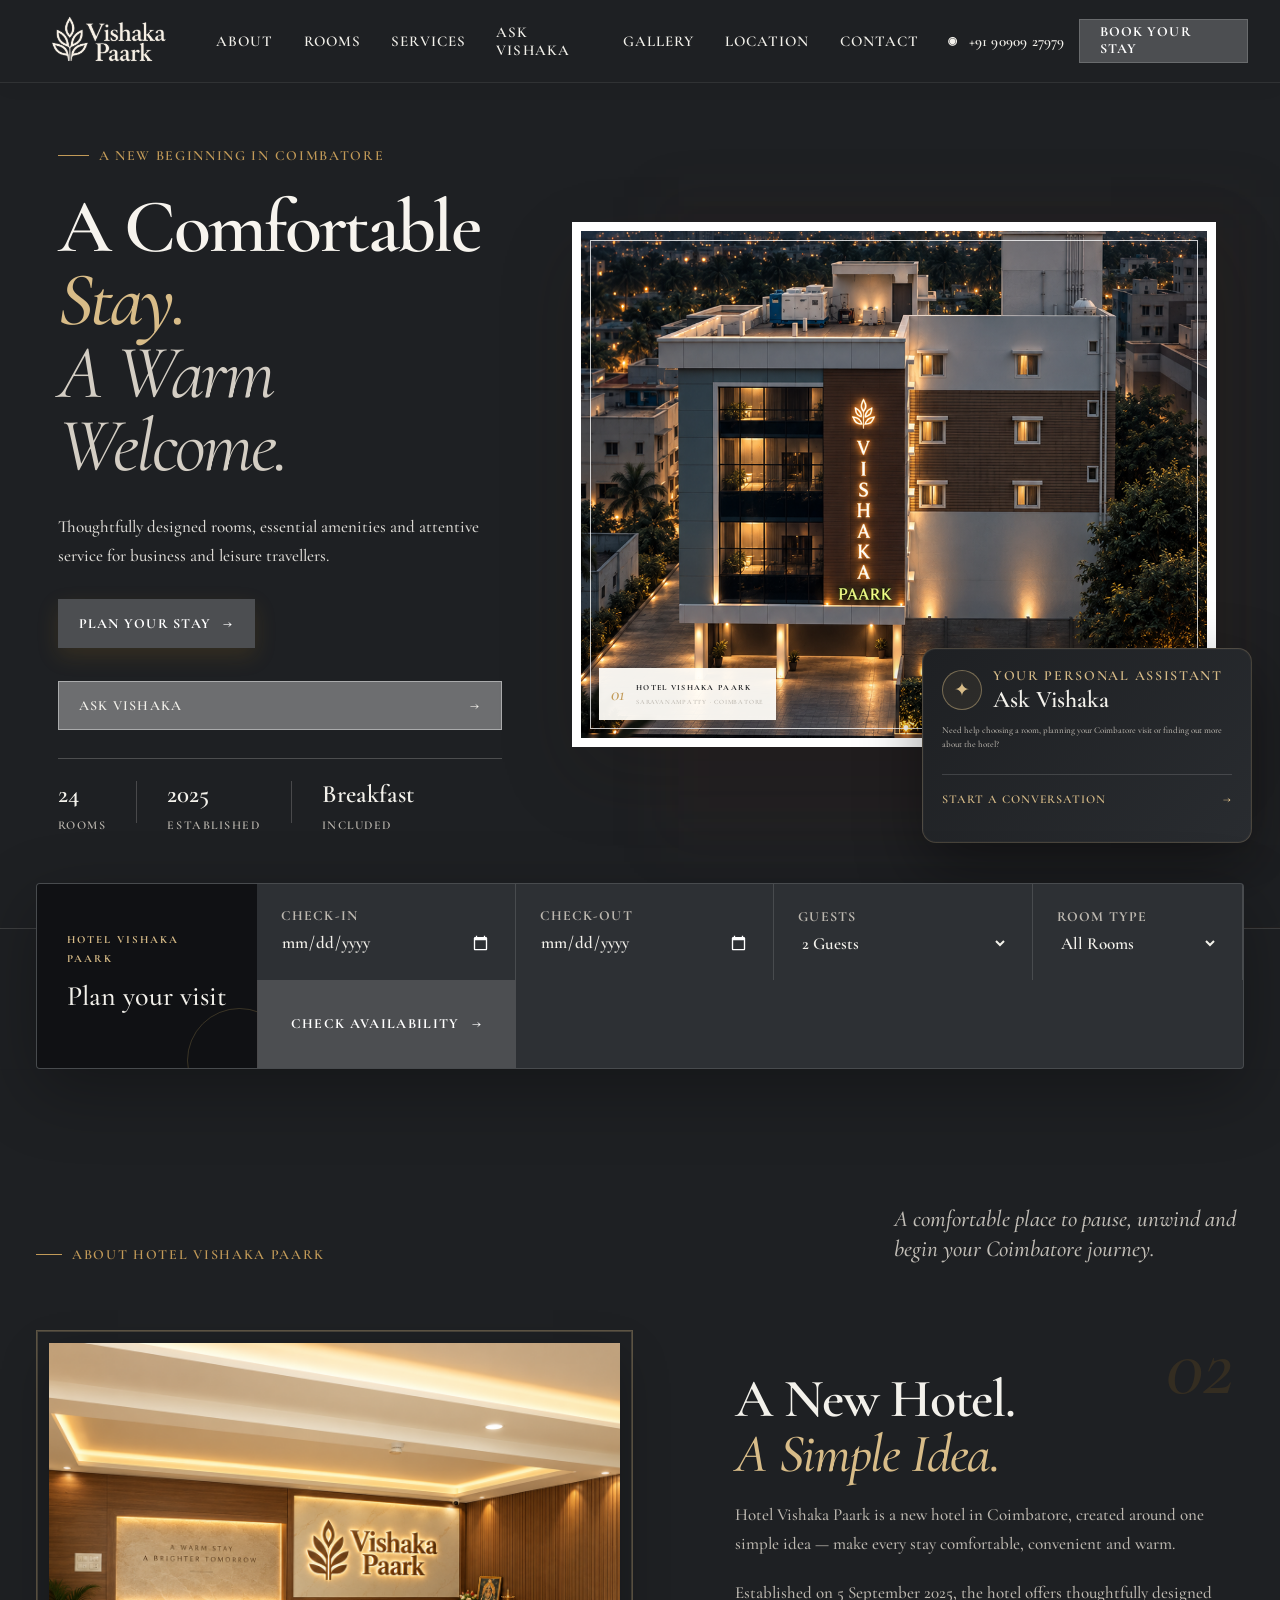
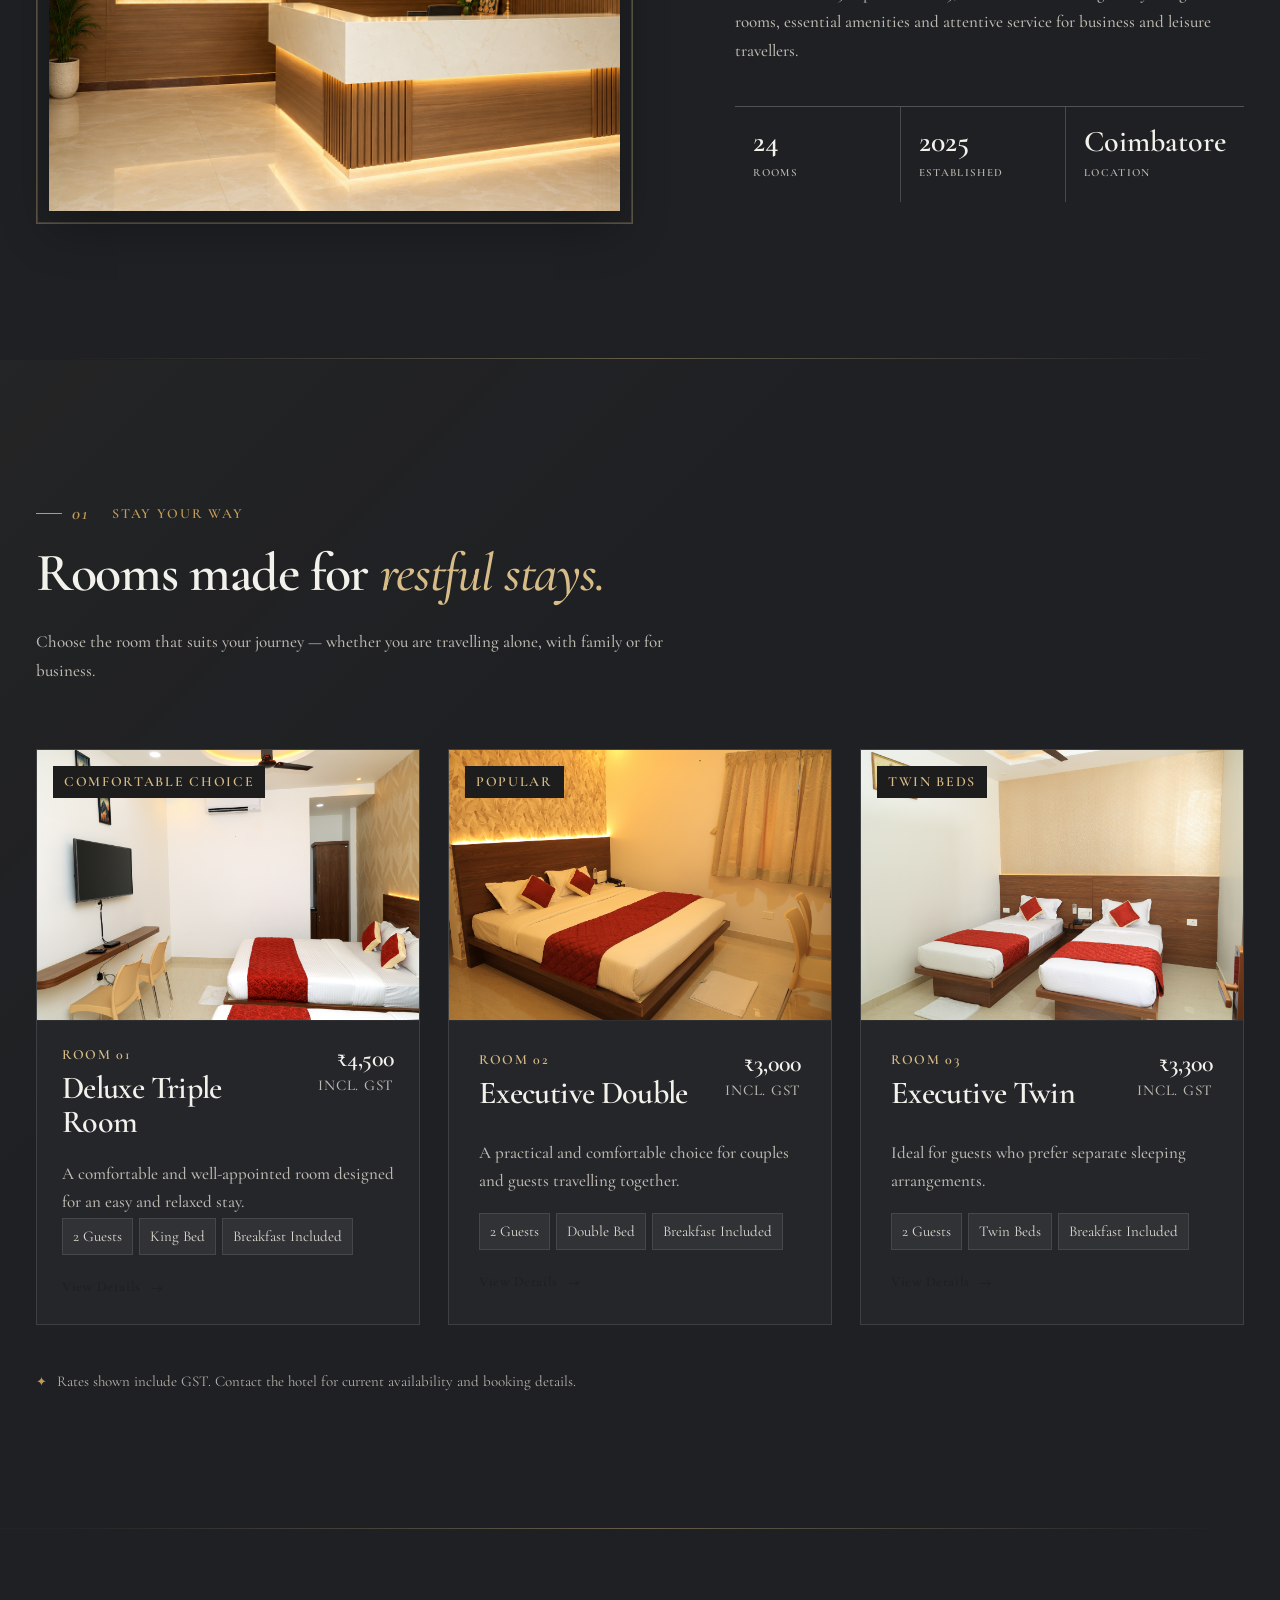
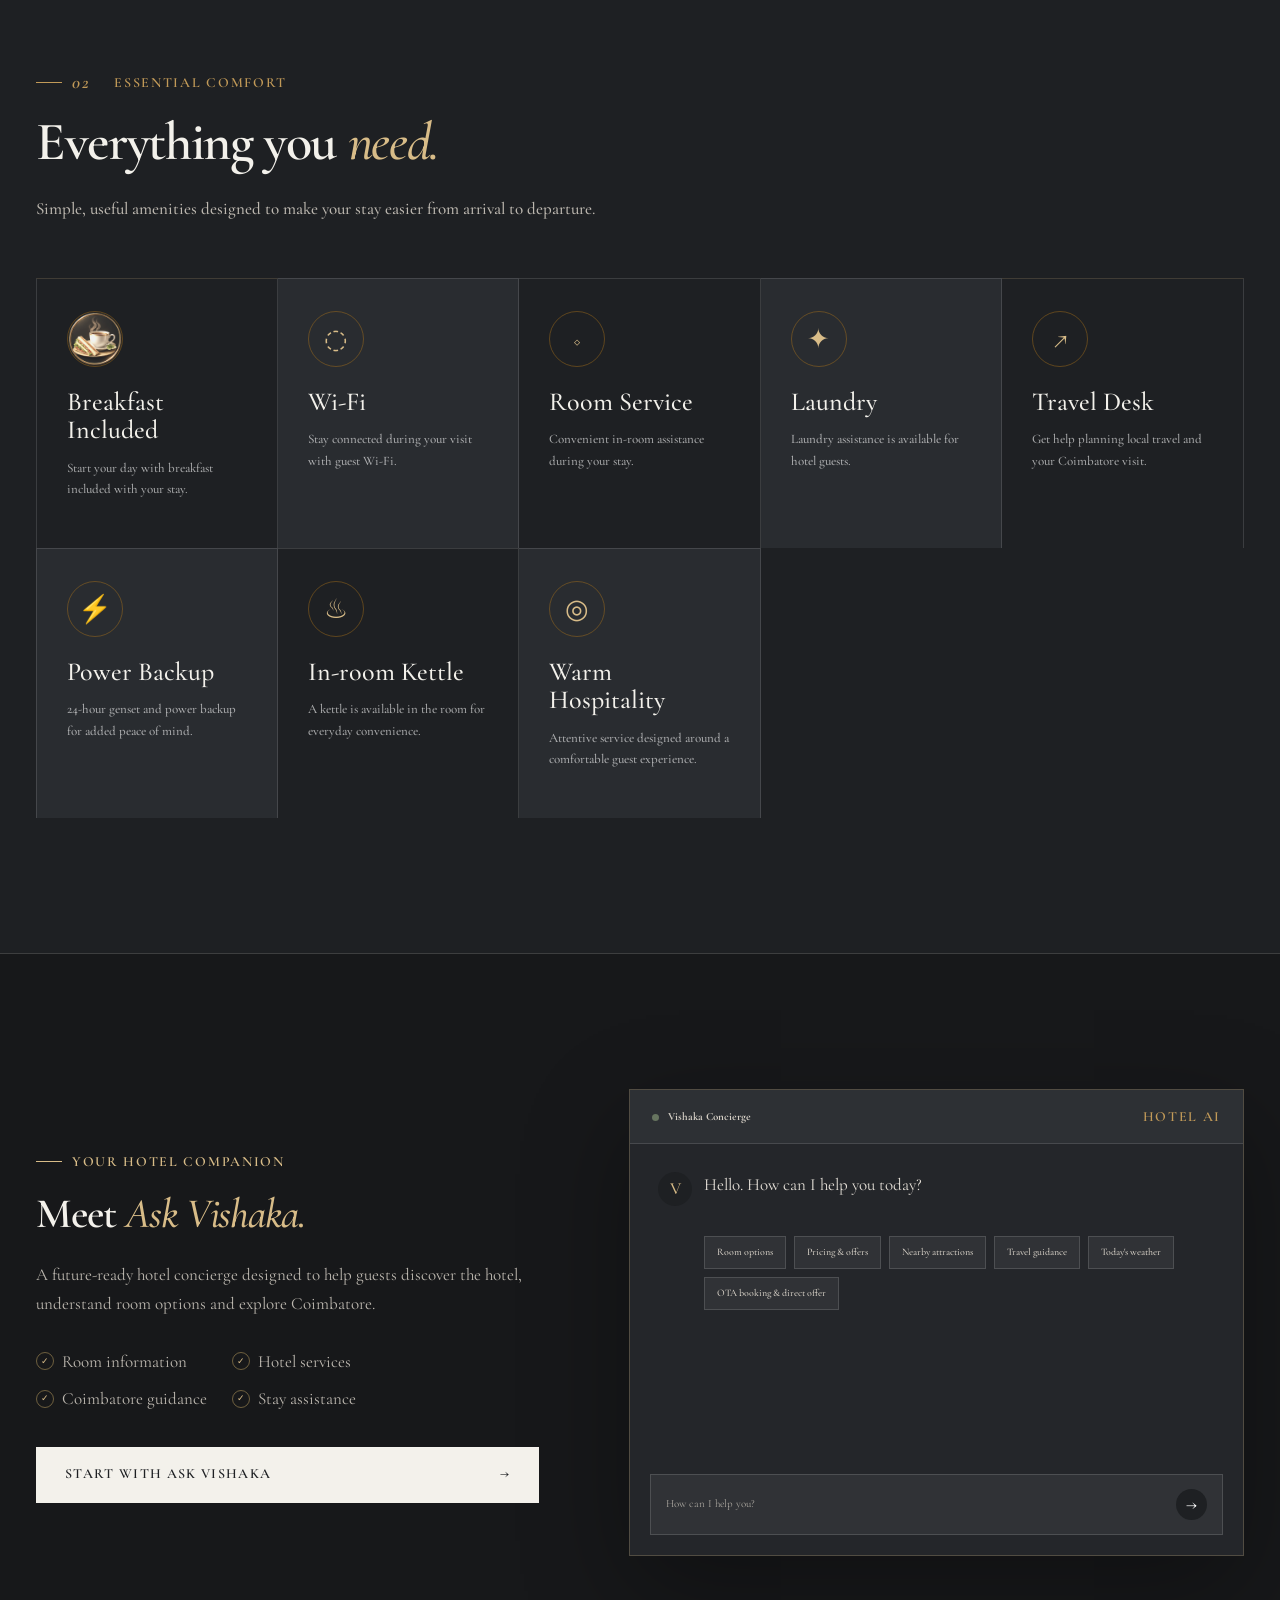
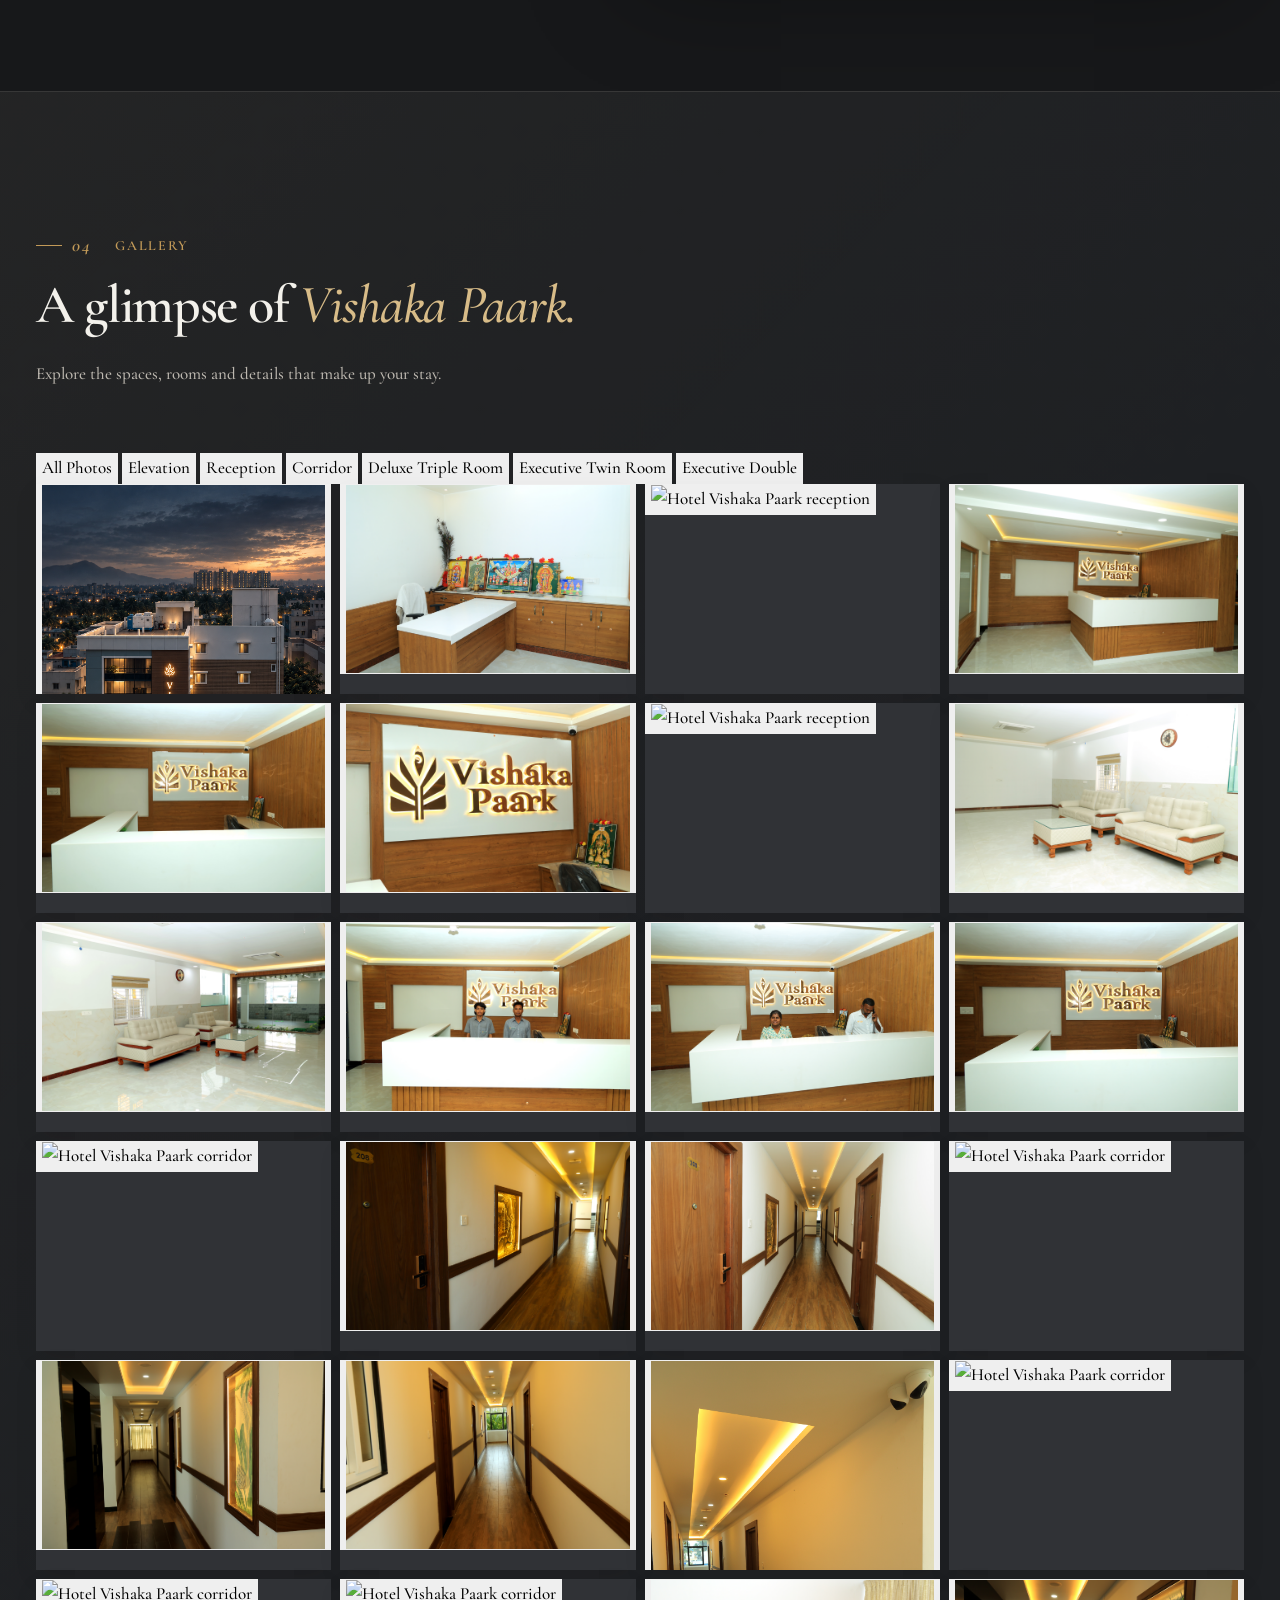
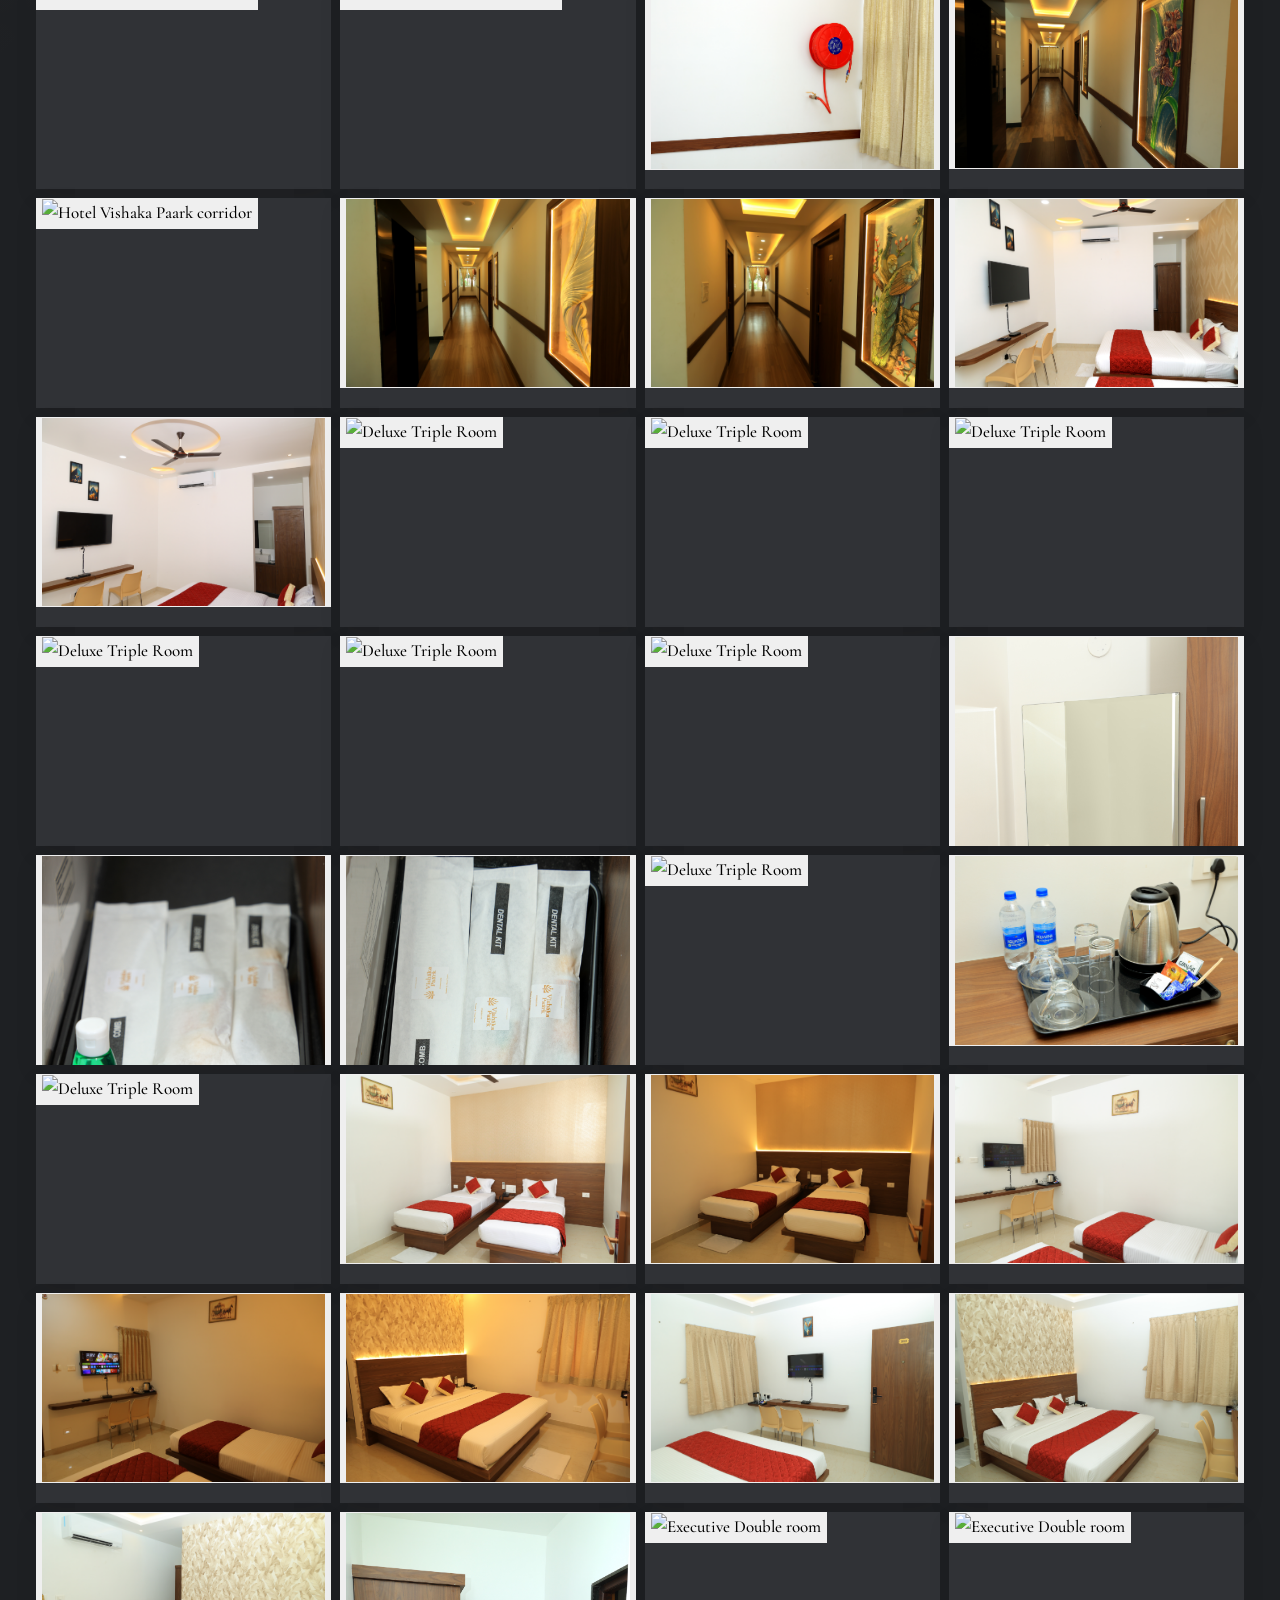
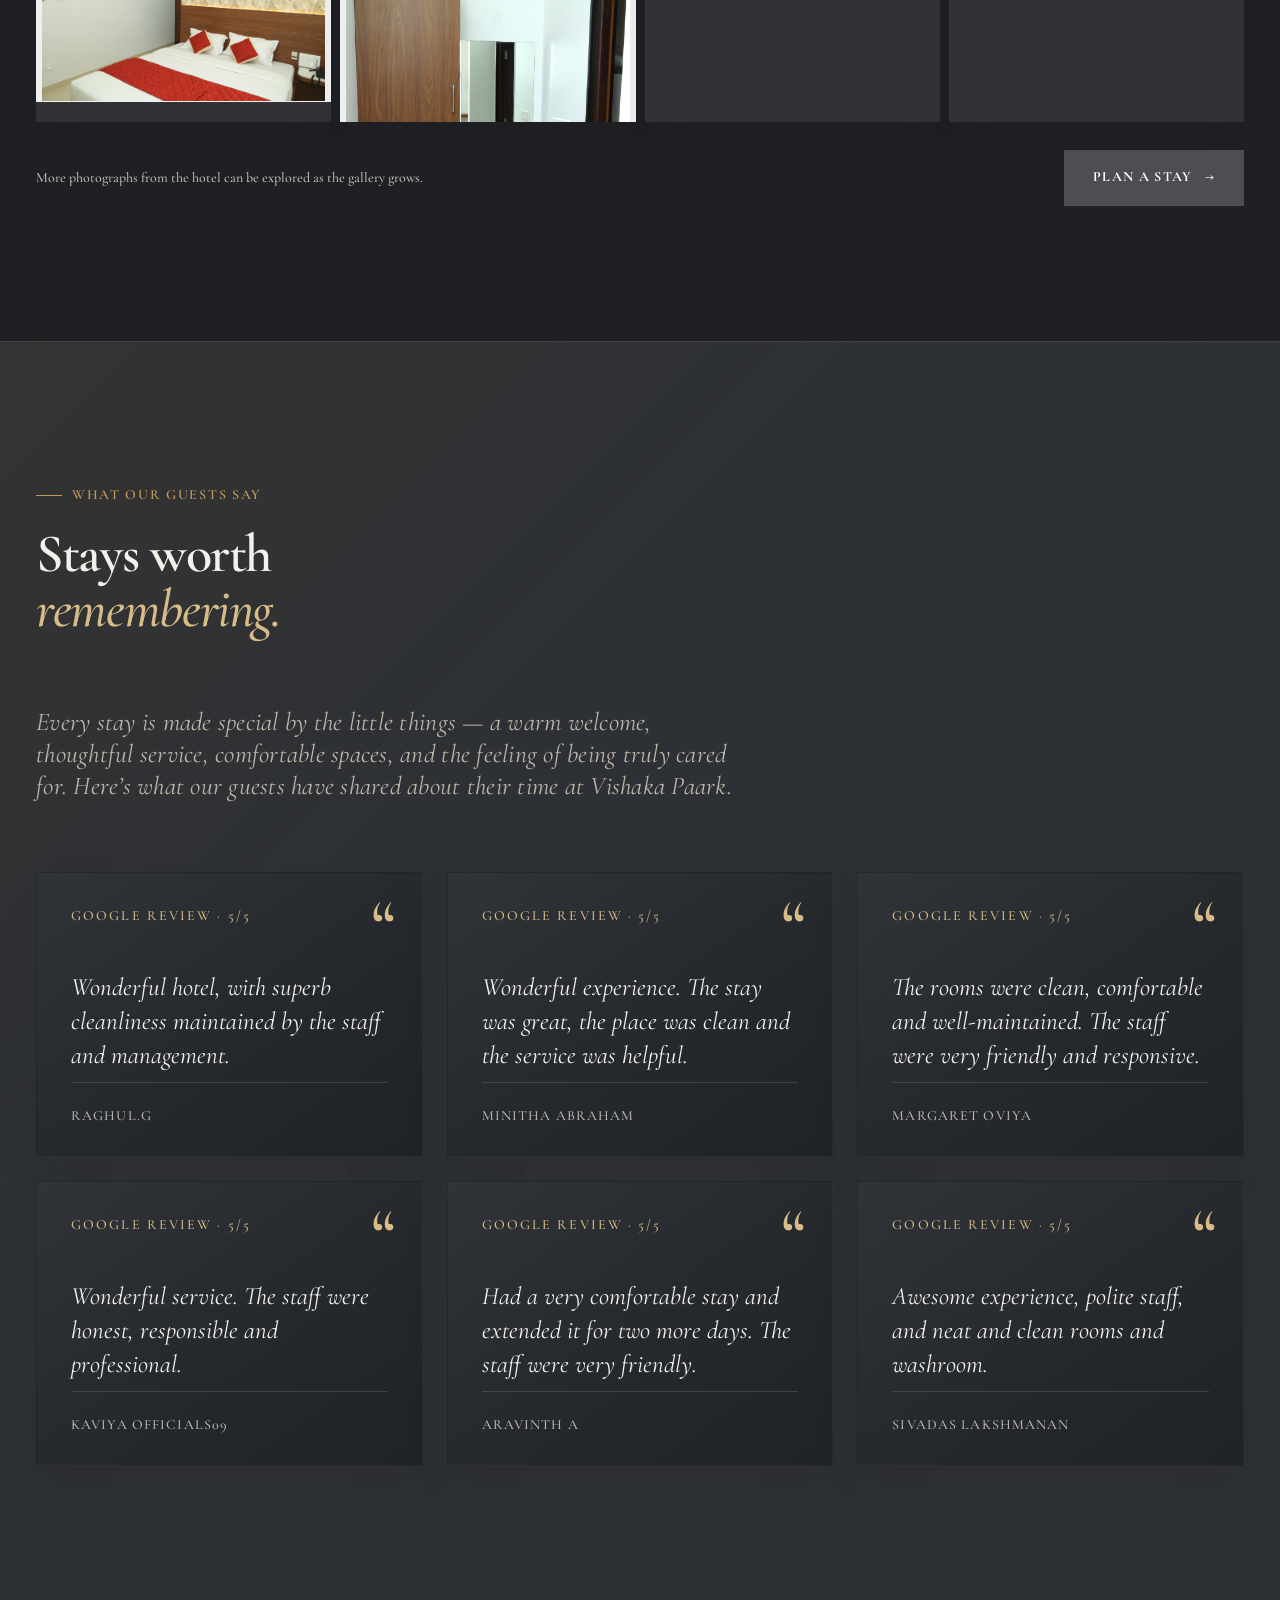
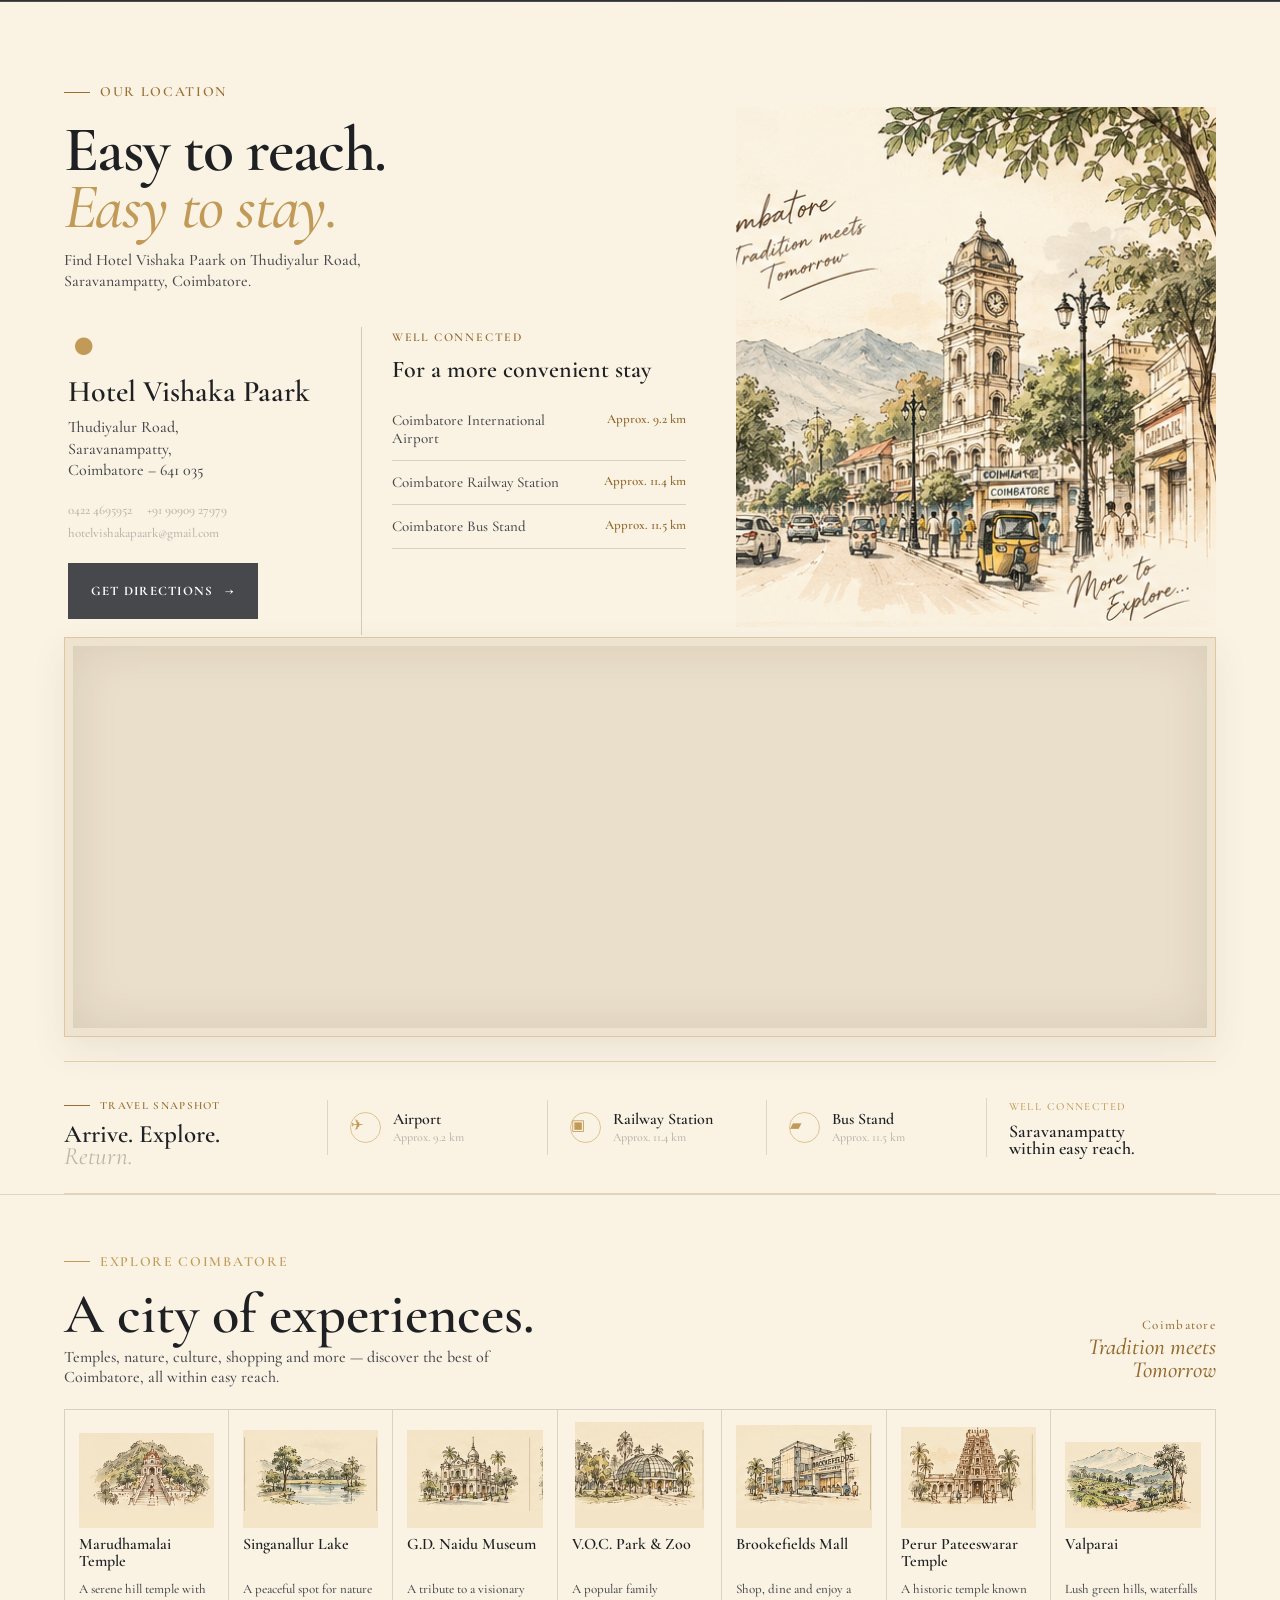
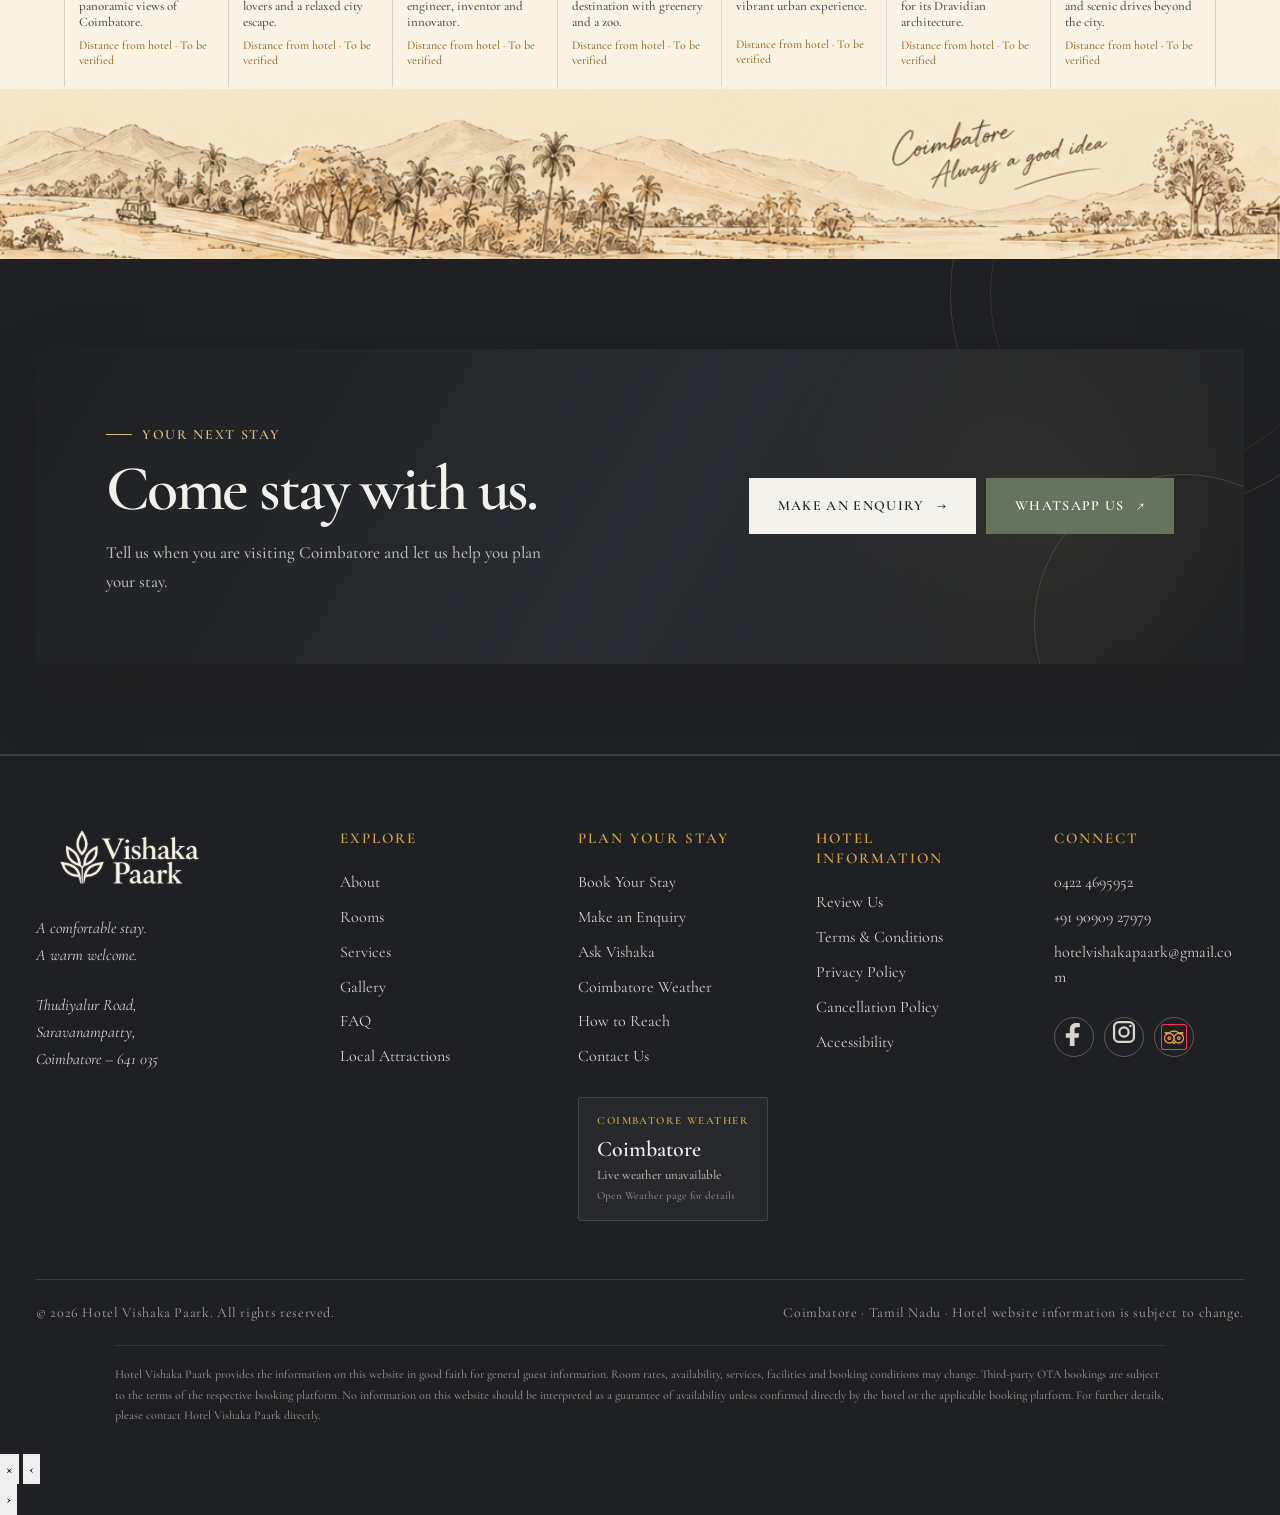
==== commit 5fc8711c: "Gallery section completed" ====
--- a/index.html
+++ b/index.html
@@ -931,359 +931,188 @@
          =================================================== -->
 
     <section
-  class="section section-dark"
-  id="services"
->
-  <div class="container">
-
-    <div class="services-layout">
-
-      <!-- SERVICES INTRO -->
-
-      <div class="services-intro">
-
-        <span class="eyebrow">
-          <span class="section-number">02</span>
-          Essential Comfort
-        </span>
-
-        <h2>
-          Everything you
-          <em>need.</em>
-        </h2>
-
-        <p>
-          Simple, useful amenities designed
-          to make your stay easier from arrival
-          to departure.
-        </p>
+      class="section"
+      id="services"
+    >
+
+      <div class="container">
+
+        <div class="services-layout">
+
+          <div class="services-intro">
+
+            <span class="eyebrow">
+              <span class="section-number">02</span>
+              Essential Comfort
+            </span>
+
+            <h2>
+              Everything you
+              <em>need.</em>
+            </h2>
+
+            <p>
+              Simple, useful amenities designed
+              to make your stay easier from arrival
+              to departure.
+            </p>
+
+          </div>
+
+
+          <div class="services-grid">
+
+
+            <article class="service-item">
+
+              <span class="service-icon">
+                <img src="assets/images/services/breakfast.png" alt="" role="presentation">
+              </span>
+
+              <h3>
+                Breakfast Included
+              </h3>
+
+              <p>
+                Start your day with breakfast
+                included with your stay.
+              </p>
+
+            </article>
+
+
+            <article class="service-item">
+
+              <span class="service-icon">
+                ◌
+              </span>
+
+              <h3>
+                Wi-Fi
+              </h3>
+
+              <p>
+                Stay connected during your
+                visit with guest Wi-Fi.
+              </p>
+
+            </article>
+
+
+            <article class="service-item">
+
+              <span class="service-icon">
+                ◇
+              </span>
+
+              <h3>
+                Room Service
+              </h3>
+
+              <p>
+                Convenient in-room assistance
+                during your stay.
+              </p>
+
+            </article>
+
+
+            <article class="service-item">
+
+              <span class="service-icon">
+                ✦
+              </span>
+
+              <h3>
+                Laundry
+              </h3>
+
+              <p>
+                Laundry assistance is available
+                for hotel guests.
+              </p>
+
+            </article>
+
+
+            <article class="service-item">
+
+              <span class="service-icon">
+                ↗
+              </span>
+
+              <h3>
+                Travel Desk
+              </h3>
+
+              <p>
+                Get help planning local travel
+                and your Coimbatore visit.
+              </p>
+
+            </article>
+
+
+            <article class="service-item">
+
+              <span class="service-icon">
+                ⚡
+              </span>
+
+              <h3>
+                Power Backup
+              </h3>
+
+              <p>
+                24-hour genset and power backup
+                for added peace of mind.
+              </p>
+
+            </article>
+
+
+            <article class="service-item">
+
+              <span class="service-icon">
+                ♨
+              </span>
+
+              <h3>
+                In-room Kettle
+              </h3>
+
+              <p>
+                A kettle is available in the room
+                for everyday convenience.
+              </p>
+
+            </article>
+
+
+            <article class="service-item">
+
+              <span class="service-icon">
+                ◎
+              </span>
+
+              <h3>
+                Warm Hospitality
+              </h3>
+
+              <p>
+                Attentive service designed around
+                a comfortable guest experience.
+              </p>
+
+            </article>
+
+          </div>
+
+        </div>
 
       </div>
 
-
-      <!-- 13 HOTEL FACILITIES -->
-
-      <div class="services-grid">
-
-
-        <!-- 01 -->
-
-        <article class="service-item">
-
-          <span class="service-icon">
-  <img
-    src="assets/images/services/breakfast.png"
-    alt=""
-    aria-hidden="true"
-  >
-</span>
-
-          <h3>
-            Breakfast Included
-          </h3>
-
-          <p>
-            Start your day with breakfast
-            included with your stay.
-          </p>
-
-        </article>
-
-
-        <!-- 02 -->
-
-        <article class="service-item">
-
-          <<span class="service-icon">
-  <img
-    src="assets/images/services/wifi.png"
-    alt=""
-    aria-hidden="true"
-  >
-</span>
-
-          <h3>
-            Wi-Fi
-          </h3>
-
-          <p>
-            Stay connected during your
-            visit with guest Wi-Fi.
-          </p>
-
-        </article>
-
-
-        <!-- 03 -->
-
-        <article class="service-item">
-
-          <span class="service-icon">
-  <img
-    src="assets/images/services/room-service.png"
-    alt=""
-    aria-hidden="true"
-  >
-</span>
-
-          <h3>
-            Room Service
-          </h3>
-
-          <p>
-            Convenient in-room assistance
-            during your stay.
-          </p>
-
-        </article>
-
-
-        <!-- 04 -->
-
-        <article class="service-item">
-
-          <<span class="service-icon">
-  <img
-    src="assets/images/services/laundry.png"
-    alt=""
-    aria-hidden="true"
-  >
-</span>
-
-          <h3>
-            Laundry
-          </h3>
-
-          <p>
-            Laundry assistance is available
-            for hotel guests.
-          </p>
-
-        </article>
-
-
-        <!-- 05 -->
-
-        <article class="service-item">
-
-          <span class="service-icon">
-  <img
-    src="assets/images/services/travel-desk.png"
-    alt=""
-    aria-hidden="true"
-  >
-</span>
-
-          <h3>
-            Travel Desk
-          </h3>
-
-          <p>
-            Get help planning local travel
-            and your Coimbatore visit.
-          </p>
-
-        </article>
-
-
-        <!-- 06 -->
-
-        <article class="service-item">
-
-          <span class="service-icon">
-  <img
-    src="assets/images/services/power-backup.png"
-    alt=""
-    aria-hidden="true"
-  >
-</span>
-
-          <h3>
-            Power Backup
-          </h3>
-
-          <p>
-            24-hour genset and power backup
-            for added peace of mind.
-          </p>
-
-        </article>
-
-
-        <!-- 07 -->
-
-        <article class="service-item">
-
-          <span class="service-icon">
-  <img
-    src="assets/images/services/in-room-kettle.png"
-    alt=""
-    aria-hidden="true"
-  >
-</span>
-
-          <h3>
-            In-room Kettle
-          </h3>
-
-          <p>
-            A kettle is available in the room
-            for everyday convenience.
-          </p>
-
-        </article>
-
-
-        <!-- 08 -->
-
-        <article class="service-item">
-
-          <span class="service-icon">
-  <img
-    src="assets/images/services/warm-hospitality.png"
-    alt=""
-    aria-hidden="true"
-  >
-</span>
-
-          <h3>
-            Warm Hospitality
-          </h3>
-
-          <p>
-            Attentive service designed around
-            a comfortable guest experience.
-          </p>
-
-        </article>
-
-
-        <!-- 09 -->
-
-        <article class="service-item">
-
-          <span class="service-icon">
-  <img
-    src="assets/images/services/security-cctv.png"
-    alt=""
-    aria-hidden="true"
-  >
-</span>
-
-          <h3>
-            24/7 Security &amp; CCTV
-          </h3>
-
-          <p>
-            Around-the-clock security and CCTV
-            coverage for added peace of mind.
-          </p>
-
-        </article>
-
-
-        <!-- 10 -->
-
-        <article class="service-item">
-
-          <span class="service-icon">
-  <img
-    src="assets/images/services/front-desk.png"
-    alt=""
-    aria-hidden="true"
-  >
-</span>
-
-          <h3>
-            24×7 Front Desk
-          </h3>
-
-          <p>
-            Front desk assistance is available
-            around the clock for our guests.
-          </p>
-
-        </article>
-
-
-        <!-- 11 -->
-
-        <article class="service-item">
-
-          <span class="service-icon">
-  <img
-    src="assets/images/services/hot-cold-water.png"
-    alt=""
-    aria-hidden="true"
-  >
-</span>
-
-          <h3>
-            Hot &amp; Cold Water
-          </h3>
-
-          <p>
-            Convenient hot and cold water
-            facilities for a comfortable stay.
-          </p>
-
-        </article>
-
-
-        <!-- 12 -->
-
-        <article class="service-item">
-
-          <span class="service-icon">
-  <img
-    src="assets/images/services/parking.png"
-    alt=""
-    aria-hidden="true"
-  >
-</span>
-
-          <h3>
-            Parking Facilities
-          </h3>
-
-          <p>
-            Convenient parking facilities are
-            available for hotel guests.
-          </p>
-
-        </article>
-
-
-        <!-- 13 -->
-
-        <article class="service-item">
-
-          <<span class="service-icon">
-  <img
-    src="assets/images/services/king-size-bed.png"
-    alt=""
-    aria-hidden="true"
-  >
-</span>
-
-          <h3>
-            King Size Bed
-          </h3>
-
-          <p>
-            Spacious king-size beds designed
-            for a comfortable night's rest.
-          </p>
-
-        </article>
-
-
-      </div>
-
-    </div>
-
-  </div>
-</section>
+    </section>
 
 
     <!-- ===================================================
@@ -1475,84 +1304,90 @@
         </div>
 
 
-        <div class="gallery-grid">
-
-
-          <figure class="gallery-item gallery-item-large">
-
-            <img
-              src="assets/images/Elevation/elevation.png"
-              alt="Hotel Vishaka Paark exterior"
-              loading="lazy"
-            >
-
+        <div
+          class="gallery-filters"
+          role="tablist"
+          aria-label="Filter gallery by area"
+        >
+          <button type="button" class="gallery-filter-btn is-active" data-filter="all">All Photos</button>
+          <button type="button" class="gallery-filter-btn" data-filter="elevation">Elevation</button>
+          <button type="button" class="gallery-filter-btn" data-filter="reception">Reception</button>
+          <button type="button" class="gallery-filter-btn" data-filter="corridor">Corridor</button>
+          <button type="button" class="gallery-filter-btn" data-filter="deluxe">Deluxe Triple Room</button>
+          <button type="button" class="gallery-filter-btn" data-filter="executive-twin">Executive Twin Room</button>
+          <button type="button" class="gallery-filter-btn" data-filter="executive-double">Executive Double</button>
+        </div>
+
+
+        <div class="gallery-grid" data-gallery-grid>
+
+          <!-- ELEVATION -->
+          <figure class="gallery-item" data-category="elevation">
+            <button type="button" class="gallery-item-trigger" aria-label="View larger photo: Hotel Vishaka Paark exterior elevation">
+              <img src="assets/images/Elevation/elevation.png" alt="Hotel Vishaka Paark exterior elevation" loading="lazy">
+            </button>
           </figure>
 
-
-          <figure class="gallery-item">
-
-            <img
-              src="assets/images/Reception/0P3A3487.png"
-              alt="Hotel Vishaka Paark reception"
-              loading="lazy"
-            >
-
-          </figure>
-
-
-          <figure class="gallery-item">
-
-            <img
-              src="assets/images/executive-double/0P3A3429.jpg"
-              alt="Executive Double room"
-              loading="lazy"
-            >
-
-          </figure>
-
-
-          <figure class="gallery-item">
-
-            <img
-              src="assets/images/executive twin-room/0P3A3387.jpg"
-              alt="Executive Twin room"
-              loading="lazy"
-            >
-
-          </figure>
-
-
-          <figure class="gallery-item">
-
-            <img
-              src="assets/images/deluxe triple room/deluxe.jpg"
-              alt="Deluxe Triple Room"
-              loading="lazy"
-            >
-
-          </figure>
-
-
-          <figure class="gallery-item gallery-item-wide">
-
-            <img
-              src="assets/images/executive-double/0P3A3448 copy.jpg"
-              alt="Hotel Vishaka Paark room interior"
-              loading="lazy"
-            >
-
-          </figure>
-
-
-          <figure class="gallery-item">
-
-            <img
-              src="assets/images/Reception/Reception.jpg"
-              alt="Hotel Vishaka Paark reception area"
-              loading="lazy"
-            >
-
-          </figure>
+          <!-- RECEPTION -->
+          <figure class="gallery-item" data-category="reception"><button type="button" class="gallery-item-trigger" aria-label="View larger photo: Reception"><img src="assets/images/Reception/0P3A3257.jpg" alt="Hotel Vishaka Paark reception" loading="lazy"></button></figure>
+          <figure class="gallery-item" data-category="reception"><button type="button" class="gallery-item-trigger" aria-label="View larger photo: Reception"><img src="assets/images/Reception/0P3A3481.jpg" alt="Hotel Vishaka Paark reception" loading="lazy"></button></figure>
+          <figure class="gallery-item" data-category="reception"><button type="button" class="gallery-item-trigger" aria-label="View larger photo: Reception"><img src="assets/images/Reception/0P3A3487.jpg" alt="Hotel Vishaka Paark reception" loading="lazy"></button></figure>
+          <figure class="gallery-item" data-category="reception"><button type="button" class="gallery-item-trigger" aria-label="View larger photo: Reception"><img src="assets/images/Reception/0P3A3490.jpg" alt="Hotel Vishaka Paark reception" loading="lazy"></button></figure>
+          <figure class="gallery-item" data-category="reception"><button type="button" class="gallery-item-trigger" aria-label="View larger photo: Reception"><img src="assets/images/Reception/0P3A3495.jpg" alt="Hotel Vishaka Paark reception" loading="lazy"></button></figure>
+          <figure class="gallery-item" data-category="reception"><button type="button" class="gallery-item-trigger" aria-label="View larger photo: Reception"><img src="assets/images/Reception/0P3A3501.jpg" alt="Hotel Vishaka Paark reception" loading="lazy"></button></figure>
+          <figure class="gallery-item" data-category="reception"><button type="button" class="gallery-item-trigger" aria-label="View larger photo: Reception"><img src="assets/images/Reception/0P3A3525.jpg" alt="Hotel Vishaka Paark reception" loading="lazy"></button></figure>
+          <figure class="gallery-item" data-category="reception"><button type="button" class="gallery-item-trigger" aria-label="View larger photo: Reception"><img src="assets/images/Reception/0P3A3529.jpg" alt="Hotel Vishaka Paark reception" loading="lazy"></button></figure>
+          <figure class="gallery-item" data-category="reception"><button type="button" class="gallery-item-trigger" aria-label="View larger photo: Reception team"><img src="assets/images/Reception/Reception-Team.jpg" alt="Hotel Vishaka Paark reception team" loading="lazy"></button></figure>
+          <figure class="gallery-item" data-category="reception"><button type="button" class="gallery-item-trigger" aria-label="View larger photo: Reception area"><img src="assets/images/Reception/Reception.jpg" alt="Hotel Vishaka Paark reception area" loading="lazy"></button></figure>
+          <figure class="gallery-item" data-category="reception"><button type="button" class="gallery-item-trigger" aria-label="View larger photo: Reception area"><img src="assets/images/Reception/Reception1.jpg" alt="Hotel Vishaka Paark reception area" loading="lazy"></button></figure>
+
+          <!-- CORRIDOR -->
+          <figure class="gallery-item" data-category="corridor"><button type="button" class="gallery-item-trigger" aria-label="View larger photo: Corridor"><img src="assets/images/Corridor/0P3A3285.jpg" alt="Hotel Vishaka Paark corridor" loading="lazy"></button></figure>
+          <figure class="gallery-item" data-category="corridor"><button type="button" class="gallery-item-trigger" aria-label="View larger photo: Corridor"><img src="assets/images/Corridor/0P3A3286.jpg" alt="Hotel Vishaka Paark corridor" loading="lazy"></button></figure>
+          <figure class="gallery-item" data-category="corridor"><button type="button" class="gallery-item-trigger" aria-label="View larger photo: Corridor"><img src="assets/images/Corridor/0P3A3357.jpg" alt="Hotel Vishaka Paark corridor" loading="lazy"></button></figure>
+          <figure class="gallery-item" data-category="corridor"><button type="button" class="gallery-item-trigger" aria-label="View larger photo: Corridor"><img src="assets/images/Corridor/0P3A3365.jpg" alt="Hotel Vishaka Paark corridor" loading="lazy"></button></figure>
+          <figure class="gallery-item" data-category="corridor"><button type="button" class="gallery-item-trigger" aria-label="View larger photo: Corridor"><img src="assets/images/Corridor/0P3A3367.jpg" alt="Hotel Vishaka Paark corridor" loading="lazy"></button></figure>
+          <figure class="gallery-item" data-category="corridor"><button type="button" class="gallery-item-trigger" aria-label="View larger photo: Corridor"><img src="assets/images/Corridor/0P3A3368.jpg" alt="Hotel Vishaka Paark corridor" loading="lazy"></button></figure>
+          <figure class="gallery-item" data-category="corridor"><button type="button" class="gallery-item-trigger" aria-label="View larger photo: Corridor"><img src="assets/images/Corridor/0P3A3369.jpg" alt="Hotel Vishaka Paark corridor" loading="lazy"></button></figure>
+          <figure class="gallery-item" data-category="corridor"><button type="button" class="gallery-item-trigger" aria-label="View larger photo: Corridor"><img src="assets/images/Corridor/0P3A3373.jpg" alt="Hotel Vishaka Paark corridor" loading="lazy"></button></figure>
+          <figure class="gallery-item" data-category="corridor"><button type="button" class="gallery-item-trigger" aria-label="View larger photo: Corridor"><img src="assets/images/Corridor/0P3A3375.jpg" alt="Hotel Vishaka Paark corridor" loading="lazy"></button></figure>
+          <figure class="gallery-item" data-category="corridor"><button type="button" class="gallery-item-trigger" aria-label="View larger photo: Corridor"><img src="assets/images/Corridor/0P3A3376.jpg" alt="Hotel Vishaka Paark corridor" loading="lazy"></button></figure>
+          <figure class="gallery-item" data-category="corridor"><button type="button" class="gallery-item-trigger" aria-label="View larger photo: Corridor"><img src="assets/images/Corridor/0P3A3416.jpg" alt="Hotel Vishaka Paark corridor" loading="lazy"></button></figure>
+          <figure class="gallery-item" data-category="corridor"><button type="button" class="gallery-item-trigger" aria-label="View larger photo: Corridor"><img src="assets/images/Corridor/0P3A3420.jpg" alt="Hotel Vishaka Paark corridor" loading="lazy"></button></figure>
+          <figure class="gallery-item" data-category="corridor"><button type="button" class="gallery-item-trigger" aria-label="View larger photo: Corridor"><img src="assets/images/Corridor/0P3A3424.jpg" alt="Hotel Vishaka Paark corridor" loading="lazy"></button></figure>
+          <figure class="gallery-item" data-category="corridor"><button type="button" class="gallery-item-trigger" aria-label="View larger photo: Corridor"><img src="assets/images/Corridor/0P3A3514.jpg" alt="Hotel Vishaka Paark corridor" loading="lazy"></button></figure>
+          <figure class="gallery-item" data-category="corridor"><button type="button" class="gallery-item-trigger" aria-label="View larger photo: Corridor"><img src="assets/images/Corridor/0P3A3518.jpg" alt="Hotel Vishaka Paark corridor" loading="lazy"></button></figure>
+
+          <!-- DELUXE TRIPLE ROOM -->
+          <figure class="gallery-item" data-category="deluxe"><button type="button" class="gallery-item-trigger" aria-label="View larger photo: Deluxe Triple Room"><img src="assets/images/deluxe triple room/deluxe.jpg" alt="Deluxe Triple Room" loading="lazy"></button></figure>
+          <figure class="gallery-item" data-category="deluxe"><button type="button" class="gallery-item-trigger" aria-label="View larger photo: Deluxe Triple Room"><img src="assets/images/deluxe triple room/standard.jpg" alt="Deluxe Triple Room" loading="lazy"></button></figure>
+          <figure class="gallery-item" data-category="deluxe"><button type="button" class="gallery-item-trigger" aria-label="View larger photo: Deluxe Triple Room"><img src="assets/images/deluxe triple room/standard-1.jpg" alt="Deluxe Triple Room" loading="lazy"></button></figure>
+          <figure class="gallery-item" data-category="deluxe"><button type="button" class="gallery-item-trigger" aria-label="View larger photo: Deluxe Triple Room"><img src="assets/images/deluxe triple room/0P3A3276.jpg" alt="Deluxe Triple Room" loading="lazy"></button></figure>
+          <figure class="gallery-item" data-category="deluxe"><button type="button" class="gallery-item-trigger" aria-label="View larger photo: Deluxe Triple Room"><img src="assets/images/deluxe triple room/0P3A3300.jpg" alt="Deluxe Triple Room" loading="lazy"></button></figure>
+          <figure class="gallery-item" data-category="deluxe"><button type="button" class="gallery-item-trigger" aria-label="View larger photo: Deluxe Triple Room"><img src="assets/images/deluxe triple room/0P3A3311.jpg" alt="Deluxe Triple Room" loading="lazy"></button></figure>
+          <figure class="gallery-item" data-category="deluxe"><button type="button" class="gallery-item-trigger" aria-label="View larger photo: Deluxe Triple Room"><img src="assets/images/deluxe triple room/0P3A3312.jpg" alt="Deluxe Triple Room" loading="lazy"></button></figure>
+          <figure class="gallery-item" data-category="deluxe"><button type="button" class="gallery-item-trigger" aria-label="View larger photo: Deluxe Triple Room"><img src="assets/images/deluxe triple room/0P3A3319.jpg" alt="Deluxe Triple Room" loading="lazy"></button></figure>
+          <figure class="gallery-item" data-category="deluxe"><button type="button" class="gallery-item-trigger" aria-label="View larger photo: Deluxe Triple Room"><img src="assets/images/deluxe triple room/0P3A3327.jpg" alt="Deluxe Triple Room" loading="lazy"></button></figure>
+          <figure class="gallery-item" data-category="deluxe"><button type="button" class="gallery-item-trigger" aria-label="View larger photo: Deluxe Triple Room"><img src="assets/images/deluxe triple room/0P3A3332.jpg" alt="Deluxe Triple Room" loading="lazy"></button></figure>
+          <figure class="gallery-item" data-category="deluxe"><button type="button" class="gallery-item-trigger" aria-label="View larger photo: Deluxe Triple Room"><img src="assets/images/deluxe triple room/0P3A3334.jpg" alt="Deluxe Triple Room" loading="lazy"></button></figure>
+          <figure class="gallery-item" data-category="deluxe"><button type="button" class="gallery-item-trigger" aria-label="View larger photo: Deluxe Triple Room"><img src="assets/images/deluxe triple room/0P3A3336.jpg" alt="Deluxe Triple Room" loading="lazy"></button></figure>
+          <figure class="gallery-item" data-category="deluxe"><button type="button" class="gallery-item-trigger" aria-label="View larger photo: Deluxe Triple Room"><img src="assets/images/deluxe triple room/0P3A3348.jpg" alt="Deluxe Triple Room" loading="lazy"></button></figure>
+          <figure class="gallery-item" data-category="deluxe"><button type="button" class="gallery-item-trigger" aria-label="View larger photo: Deluxe Triple Room"><img src="assets/images/deluxe triple room/0P3A3352.jpg" alt="Deluxe Triple Room" loading="lazy"></button></figure>
+
+          <!-- EXECUTIVE TWIN ROOM -->
+          <figure class="gallery-item" data-category="executive-twin"><button type="button" class="gallery-item-trigger" aria-label="View larger photo: Executive Twin Room"><img src="assets/images/executive twin-room/standard-1.jpg" alt="Executive Twin Room" loading="lazy"></button></figure>
+          <figure class="gallery-item" data-category="executive-twin"><button type="button" class="gallery-item-trigger" aria-label="View larger photo: Executive Twin Room"><img src="assets/images/executive twin-room/0P3A3387.jpg" alt="Executive Twin Room" loading="lazy"></button></figure>
+          <figure class="gallery-item" data-category="executive-twin"><button type="button" class="gallery-item-trigger" aria-label="View larger photo: Executive Twin Room"><img src="assets/images/executive twin-room/0P3A3394.jpg" alt="Executive Twin Room" loading="lazy"></button></figure>
+          <figure class="gallery-item" data-category="executive-twin"><button type="button" class="gallery-item-trigger" aria-label="View larger photo: Executive Twin Room"><img src="assets/images/executive twin-room/0P3A3396.jpg" alt="Executive Twin Room" loading="lazy"></button></figure>
+
+          <!-- EXECUTIVE DOUBLE -->
+          <figure class="gallery-item" data-category="executive-double"><button type="button" class="gallery-item-trigger" aria-label="View larger photo: Executive Double room"><img src="assets/images/executive-double/executive.jpg" alt="Executive Double room" loading="lazy"></button></figure>
+          <figure class="gallery-item" data-category="executive-double"><button type="button" class="gallery-item-trigger" aria-label="View larger photo: Executive Double room"><img src="assets/images/executive-double/0P3A3429.jpg" alt="Executive Double room" loading="lazy"></button></figure>
+          <figure class="gallery-item" data-category="executive-double"><button type="button" class="gallery-item-trigger" aria-label="View larger photo: Executive Double room"><img src="assets/images/executive-double/0P3A3431.jpg" alt="Executive Double room" loading="lazy"></button></figure>
+          <figure class="gallery-item" data-category="executive-double"><button type="button" class="gallery-item-trigger" aria-label="View larger photo: Executive Double room"><img src="assets/images/executive-double/0P3A3434.jpg" alt="Executive Double room" loading="lazy"></button></figure>
+          <figure class="gallery-item" data-category="executive-double"><button type="button" class="gallery-item-trigger" aria-label="View larger photo: Executive Double room"><img src="assets/images/executive-double/0P3A3437.jpg" alt="Executive Double room" loading="lazy"></button></figure>
+          <figure class="gallery-item" data-category="executive-double"><button type="button" class="gallery-item-trigger" aria-label="View larger photo: Executive Double room"><img src="assets/images/executive-double/0P3A3448 copy.jpg" alt="Executive Double room" loading="lazy"></button></figure>
+          <figure class="gallery-item" data-category="executive-double"><button type="button" class="gallery-item-trigger" aria-label="View larger photo: Executive Double room"><img src="assets/images/executive-double/0P3A3457.jpg" alt="Executive Double room" loading="lazy"></button></figure>
 
         </div>
 
@@ -1564,7 +1399,7 @@
             can be explored as the gallery grows.
           </p>
 
-          <a
+          <a class="button button-primary"
             class="text-link"
             href="#contact"
           >
@@ -1928,124 +1763,12 @@
        FOOTER
        ===================================================== -->
 
-  <style id="hvp-footer-utility-layout">
-    /* Footer utility strip: four equal containers on desktop */
-    .site-footer .footer-utility-strip {
-      display: grid !important;
-      grid-template-columns: repeat(4, minmax(0, 1fr)) !important;
-      width: 100% !important;
-      margin: 58px 0 0 !important;
-      padding: 0 !important;
-      gap: 0 !important;
-      border-top: 1px solid rgba(255, 255, 255, 0.12) !important;
-      border-bottom: 1px solid rgba(255, 255, 255, 0.12) !important;
-    }
-
-    .site-footer .footer-utility-item {
-      min-width: 0 !important;
-      min-height: 170px !important;
-      padding: 28px 30px 26px !important;
-      margin: 0 !important;
-      border: 0 !important;
-      border-right: 1px solid rgba(255, 255, 255, 0.12) !important;
-      box-sizing: border-box !important;
-      display: flex !important;
-      flex-direction: column !important;
-      align-items: flex-start !important;
-      justify-content: flex-start !important;
-    }
-
-    .site-footer .footer-utility-item:last-child {
-      border-right: 0 !important;
-    }
-
-    .site-footer .footer-utility-label {
-      display: block !important;
-      margin: 0 0 10px !important;
-      font-size: 10px !important;
-      line-height: 1.4 !important;
-      letter-spacing: 0.14em !important;
-      text-transform: uppercase !important;
-      opacity: 0.72 !important;
-    }
-
-    .site-footer .footer-utility-item strong {
-      display: block !important;
-      margin: 0 !important;
-      font-size: 15px !important;
-      line-height: 1.35 !important;
-      font-weight: 600 !important;
-    }
-
-    .site-footer .footer-utility-item p {
-      margin: 10px 0 0 !important;
-      font-size: 13px !important;
-      line-height: 1.65 !important;
-      opacity: 0.76 !important;
-    }
-
-    .site-footer .footer-promo-code {
-      display: inline-flex !important;
-      align-items: center !important;
-      width: fit-content !important;
-      margin: 0 !important;
-      padding: 0 !important;
-      text-decoration: none !important;
-    }
-
-    .site-footer .footer-promo-code strong {
-      font-size: 15px !important;
-      line-height: 1.35 !important;
-      letter-spacing: 0.04em !important;
-    }
-
-    @media (max-width: 900px) {
-      .site-footer .footer-utility-strip {
-        grid-template-columns: repeat(2, minmax(0, 1fr)) !important;
-      }
-
-      .site-footer .footer-utility-item {
-        border-right: 1px solid rgba(255, 255, 255, 0.12) !important;
-        border-bottom: 1px solid rgba(255, 255, 255, 0.12) !important;
-      }
-
-      .site-footer .footer-utility-item:nth-child(2n) {
-        border-right: 0 !important;
-      }
-
-      .site-footer .footer-utility-item:nth-child(3),
-      .site-footer .footer-utility-item:nth-child(4) {
-        border-bottom: 0 !important;
-      }
-    }
-
-    @media (max-width: 560px) {
-      .site-footer .footer-utility-strip {
-        grid-template-columns: 1fr !important;
-      }
-
-      .site-footer .footer-utility-item,
-      .site-footer .footer-utility-item:nth-child(2n),
-      .site-footer .footer-utility-item:nth-child(3),
-      .site-footer .footer-utility-item:nth-child(4) {
-        min-height: auto !important;
-        border-right: 0 !important;
-        border-bottom: 1px solid rgba(255, 255, 255, 0.12) !important;
-      }
-
-      .site-footer .footer-utility-item:last-child {
-        border-bottom: 0 !important;
-      }
-    }
-  </style>
-
   <footer class="site-footer">
 
     <div class="container">
 
       <div class="footer-main">
 
-        <!-- BRAND -->
         <div class="footer-brand">
 
           <a
@@ -2074,7 +1797,6 @@
         </div>
 
 
-        <!-- EXPLORE -->
         <div class="footer-column">
 
           <span class="footer-heading">
@@ -2091,7 +1813,6 @@
         </div>
 
 
-        <!-- PLAN YOUR STAY -->
         <div class="footer-column">
 
           <span class="footer-heading">
@@ -2105,10 +1826,16 @@
           <a href="#location">How to Reach</a>
           <a href="#contact">Contact Us</a>
 
-        </div>
-
-
-        <!-- HOTEL INFORMATION -->
+          <div class="footer-weather-card" aria-live="polite">
+            <span class="footer-weather-label">COIMBATORE WEATHER</span>
+            <strong data-footer-weather-temp>Loading…</strong>
+            <span data-footer-weather-summary>Live weather loading</span>
+            <span data-footer-weather-extra>Temperature · Humidity · Wind</span>
+          </div>
+
+        </div>
+
+
         <div class="footer-column">
 
           <span class="footer-heading">
@@ -2124,7 +1851,6 @@
         </div>
 
 
-        <!-- CONNECT -->
         <div class="footer-column footer-contact-column">
 
           <span class="footer-heading">
@@ -2164,18 +1890,18 @@
             </a>
 
             <a
-              class="footer-social-link footer-social-tripadvisor"
-              href="https://www.tripadvisor.in/Hotel_Review-g297675-d33881770-Reviews-Hotel_Vishaka_Paark-Coimbatore_Coimbatore_District_Tamil_Nadu.html"
-              target="_blank"
-              rel="noopener noreferrer"
-              aria-label="Hotel Vishaka Paark on Tripadvisor"
-            >
-              <img
-                src="assets/icons/social/tripadvisor.png"
-                alt=""
-                aria-hidden="true"
-              >
-            </a>
+  class="footer-social-link footer-social-tripadvisor"
+  href="https://www.tripadvisor.in/Hotel_Review-g297675-d33881770-Reviews-Hotel_Vishaka_Paark-Coimbatore_Coimbatore_District_Tamil_Nadu.html"
+  target="_blank"
+  rel="noopener noreferrer"
+  aria-label="Hotel Vishaka Paark on Tripadvisor"
+>
+  <img
+    src="assets/icons/social/tripadvisor.png"
+    alt=""
+    aria-hidden="true"
+  >
+</a>
 
           </div>
 
@@ -2183,101 +1909,6 @@
 
       </div>
 
-
-      <!-- FOOTER UTILITY STRIP -->
-      <div class="footer-utility-strip">
-
-        <!-- 24-HOUR CHECK-IN / CHECK-OUT -->
-        <div class="footer-utility-item">
-          <span class="footer-utility-label">
-            AROUND THE CLOCK
-          </span>
-
-          <strong>
-            24-HOUR CHECK-IN / CHECK-OUT
-          </strong>
-
-          <p>
-            Facility available around the clock.
-          </p>
-        </div>
-
-
-        <!-- DIRECT BOOKING BENEFIT -->
-        <div class="footer-utility-item footer-utility-featured">
-          <span class="footer-utility-label">
-            BOOK DIRECT
-          </span>
-
-          <strong>
-            10% OFF
-          </strong>
-
-          <p>
-            Direct booking benefit at the hotel.
-          </p>
-        </div>
-
-
-        <!-- PROMO CODE -->
-        <div class="footer-utility-item">
-          <span class="footer-utility-label">
-            PROMO CODE
-          </span>
-
-          <a
-            class="footer-promo-code"
-            href="https://secure.cheerzeconnect.com/Bookings/engine.html?hotelId=41zCeLBoB8+H6~z6Ej+sDiqeTlZraDAn6WHZSg2lO8k-"
-            target="_blank"
-            rel="noopener noreferrer"
-            aria-label="Use promo code and continue to room booking"
-          >
-            <strong>
-              YOUR CODE →
-            </strong>
-          </a>
-
-          <p>
-            Click to continue to room booking.
-          </p>
-        </div>
-
-
-        <!-- COIMBATORE WEATHER -->
-        <div
-          class="footer-utility-item footer-weather"
-          aria-live="polite"
-        >
-          <span class="footer-utility-label">
-            COIMBATORE WEATHER
-          </span>
-
-          <strong
-            class="footer-weather-temperature"
-            data-footer-weather-temp
-          >
-            Loading…
-          </strong>
-
-          <p
-            class="footer-weather-condition"
-            data-footer-weather-summary
-          >
-            Live weather loading
-          </p>
-
-          <small
-            class="footer-weather-meta"
-            data-footer-weather-extra
-          >
-            Temperature · Humidity · Wind
-          </small>
-        </div>
-
-      </div>
-
-
-      <!-- FOOTER BOTTOM -->
       <div class="footer-bottom">
 
         <span>
@@ -2290,8 +1921,6 @@
 
       </div>
 
-
-      <!-- FOOTER LEGAL NOTE -->
       <div class="footer-legal-note">
         Hotel Vishaka Paark provides the information on this website in good faith for general guest information.
         Room rates, availability, services, facilities and booking conditions may change. Third-party OTA bookings
@@ -2524,6 +2153,36 @@
     </section>
   </div>
 
+    <!-- =====================================================
+       GALLERY LIGHTBOX
+       ===================================================== -->
+
+  <div class="lightbox-modal" aria-hidden="true">
+    <div class="lightbox-backdrop"></div>
+
+    <div
+      class="lightbox-panel"
+      role="dialog"
+      aria-modal="true"
+      aria-label="Photo viewer"
+    >
+      <button class="lightbox-close" type="button" aria-label="Close photo viewer">×</button>
+
+      <button class="lightbox-nav lightbox-prev" type="button" aria-label="Previous photo">‹</button>
+
+      <div class="lightbox-image-wrap">
+        <img class="lightbox-image" src="" alt="">
+      </div>
+
+      <button class="lightbox-nav lightbox-next" type="button" aria-label="Next photo">›</button>
+
+      <div class="lightbox-caption">
+        <span class="lightbox-category"></span>
+        <span class="lightbox-count"></span>
+      </div>
+    </div>
+  </div>
+
 
   <!-- =====================================================
        ASK VISHAKA MODAL
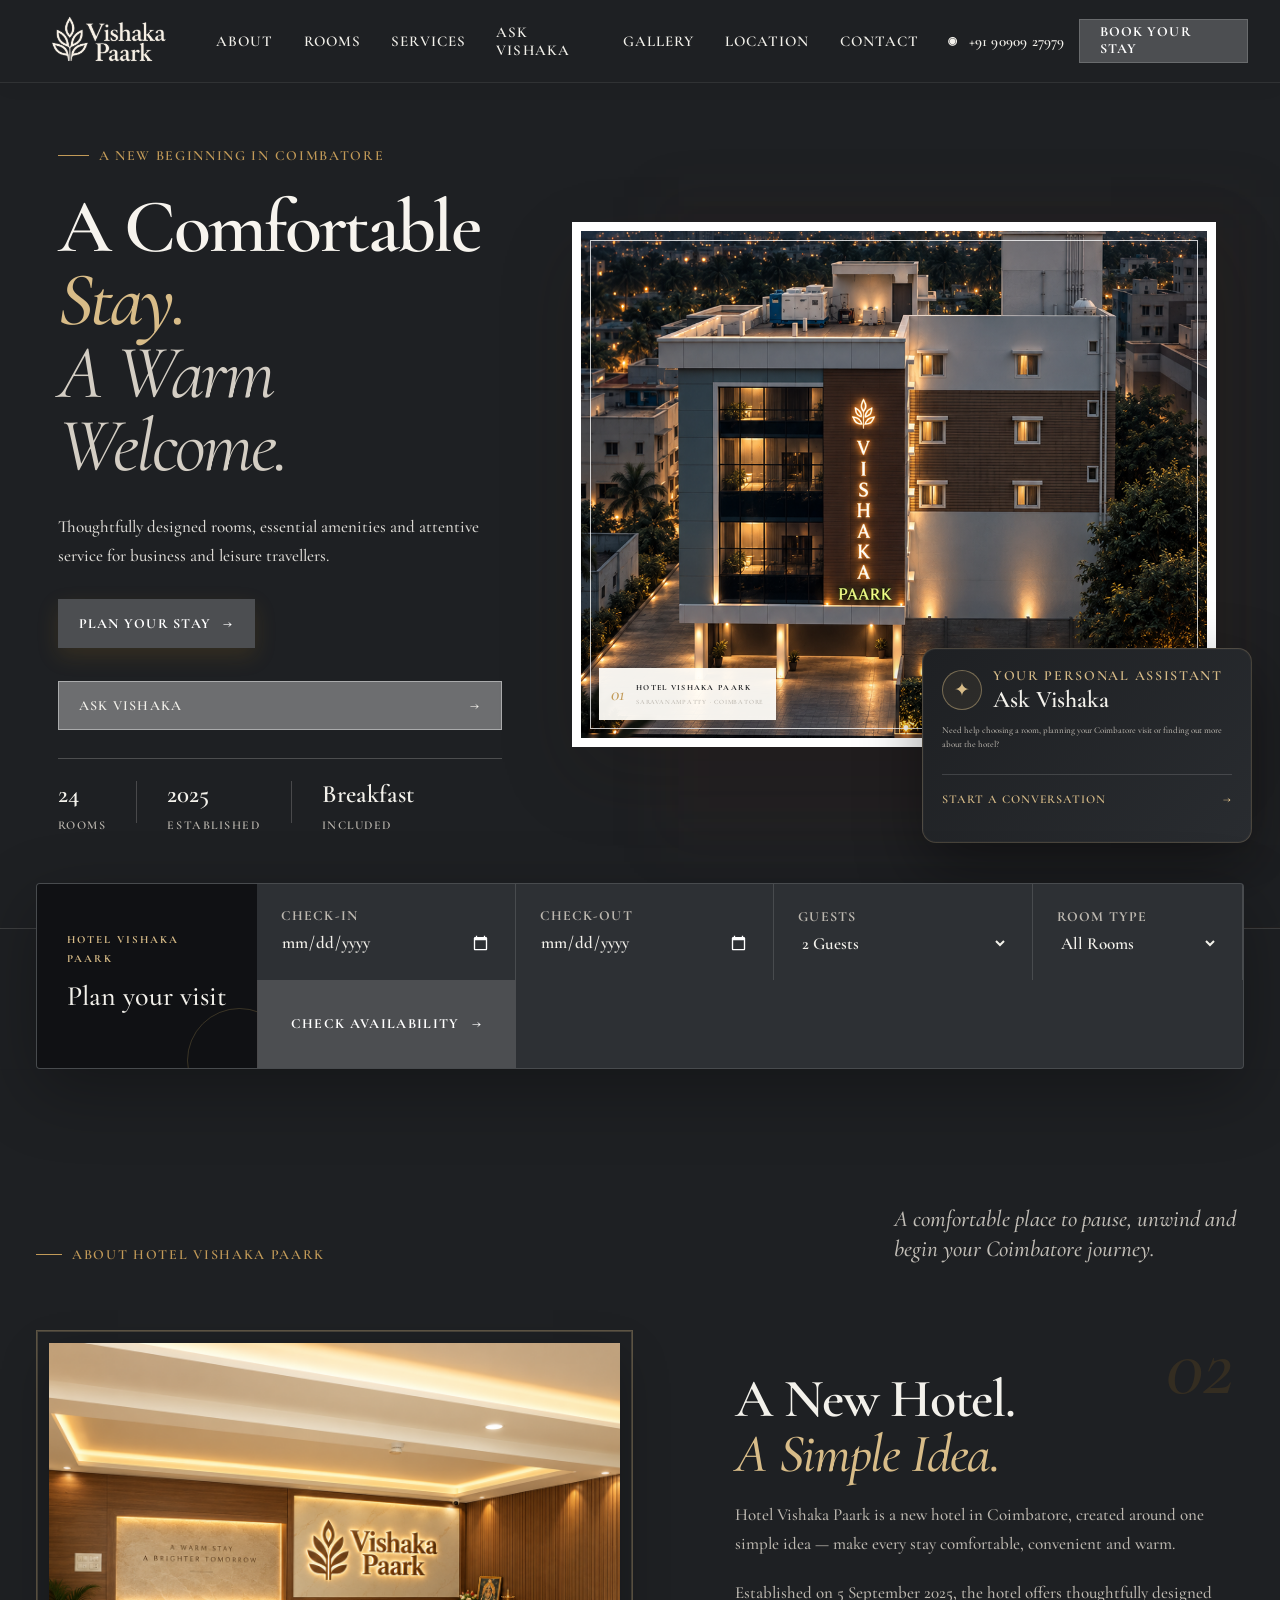
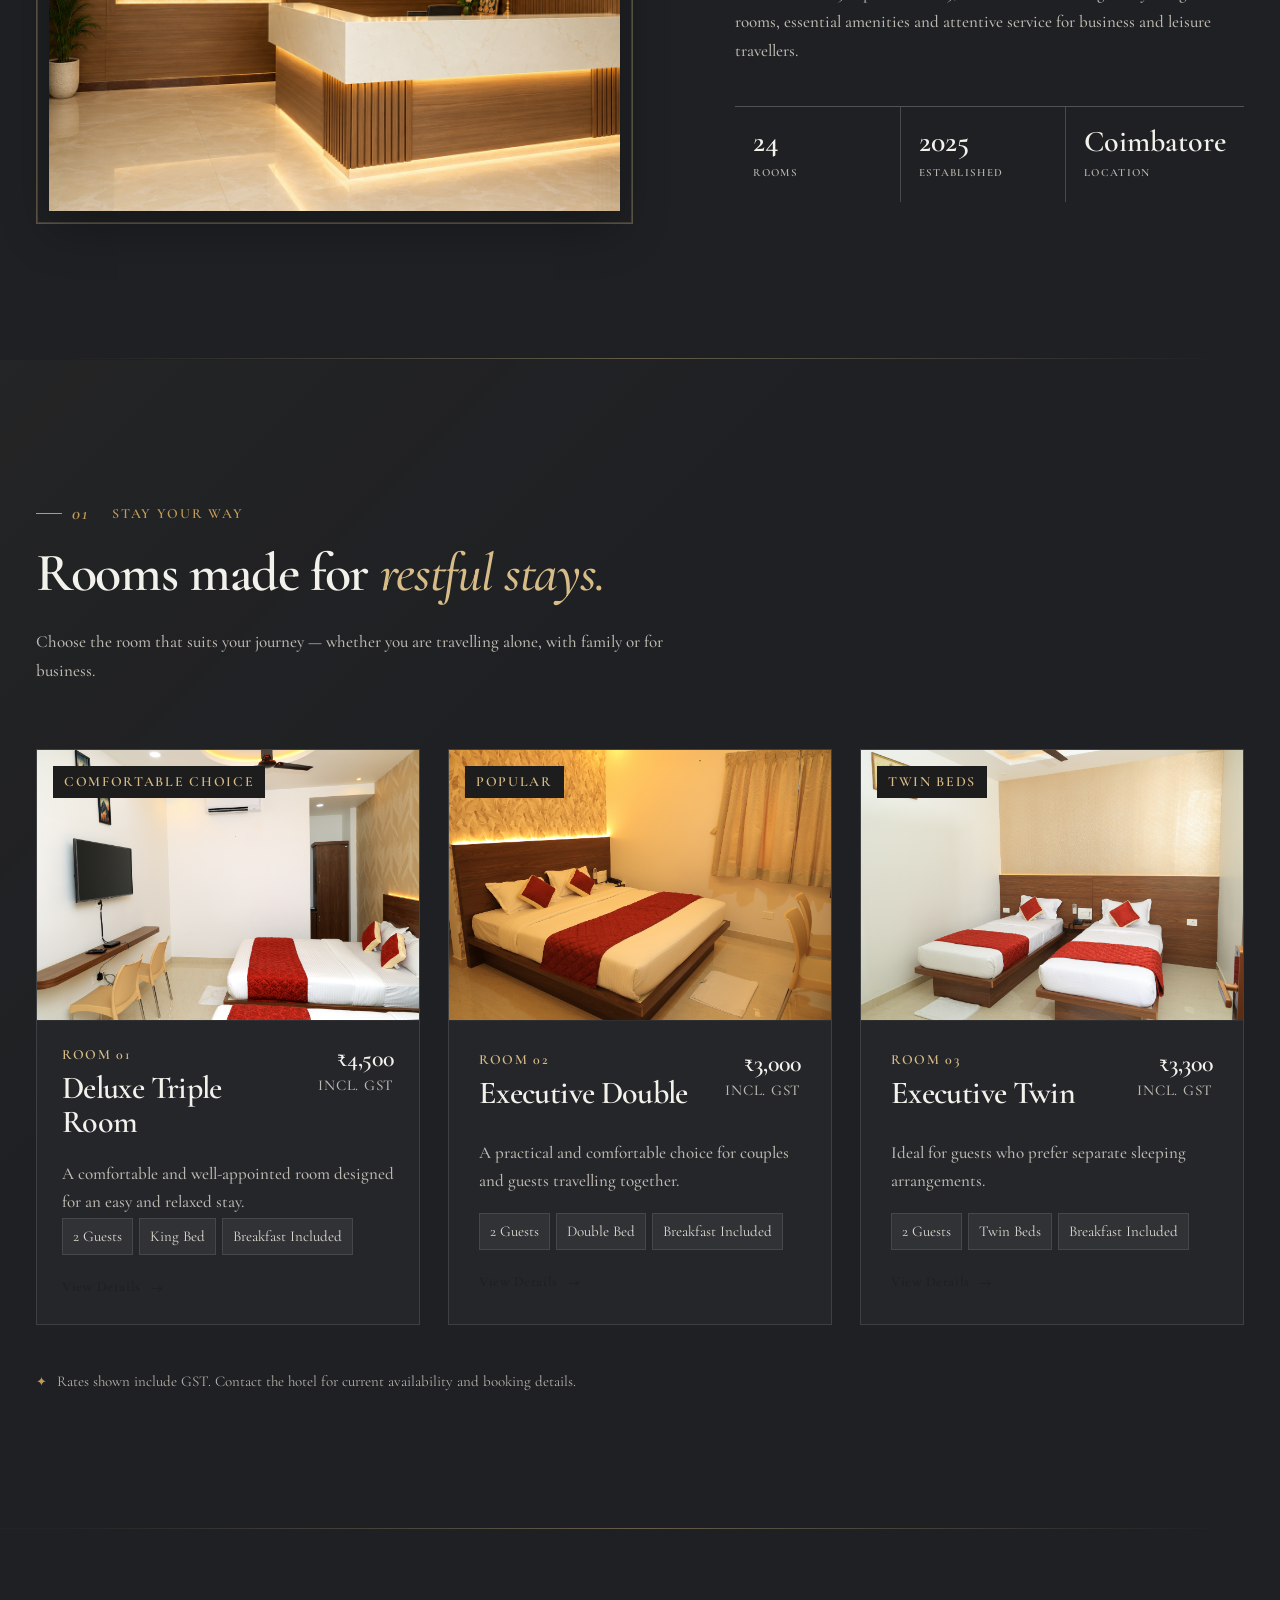
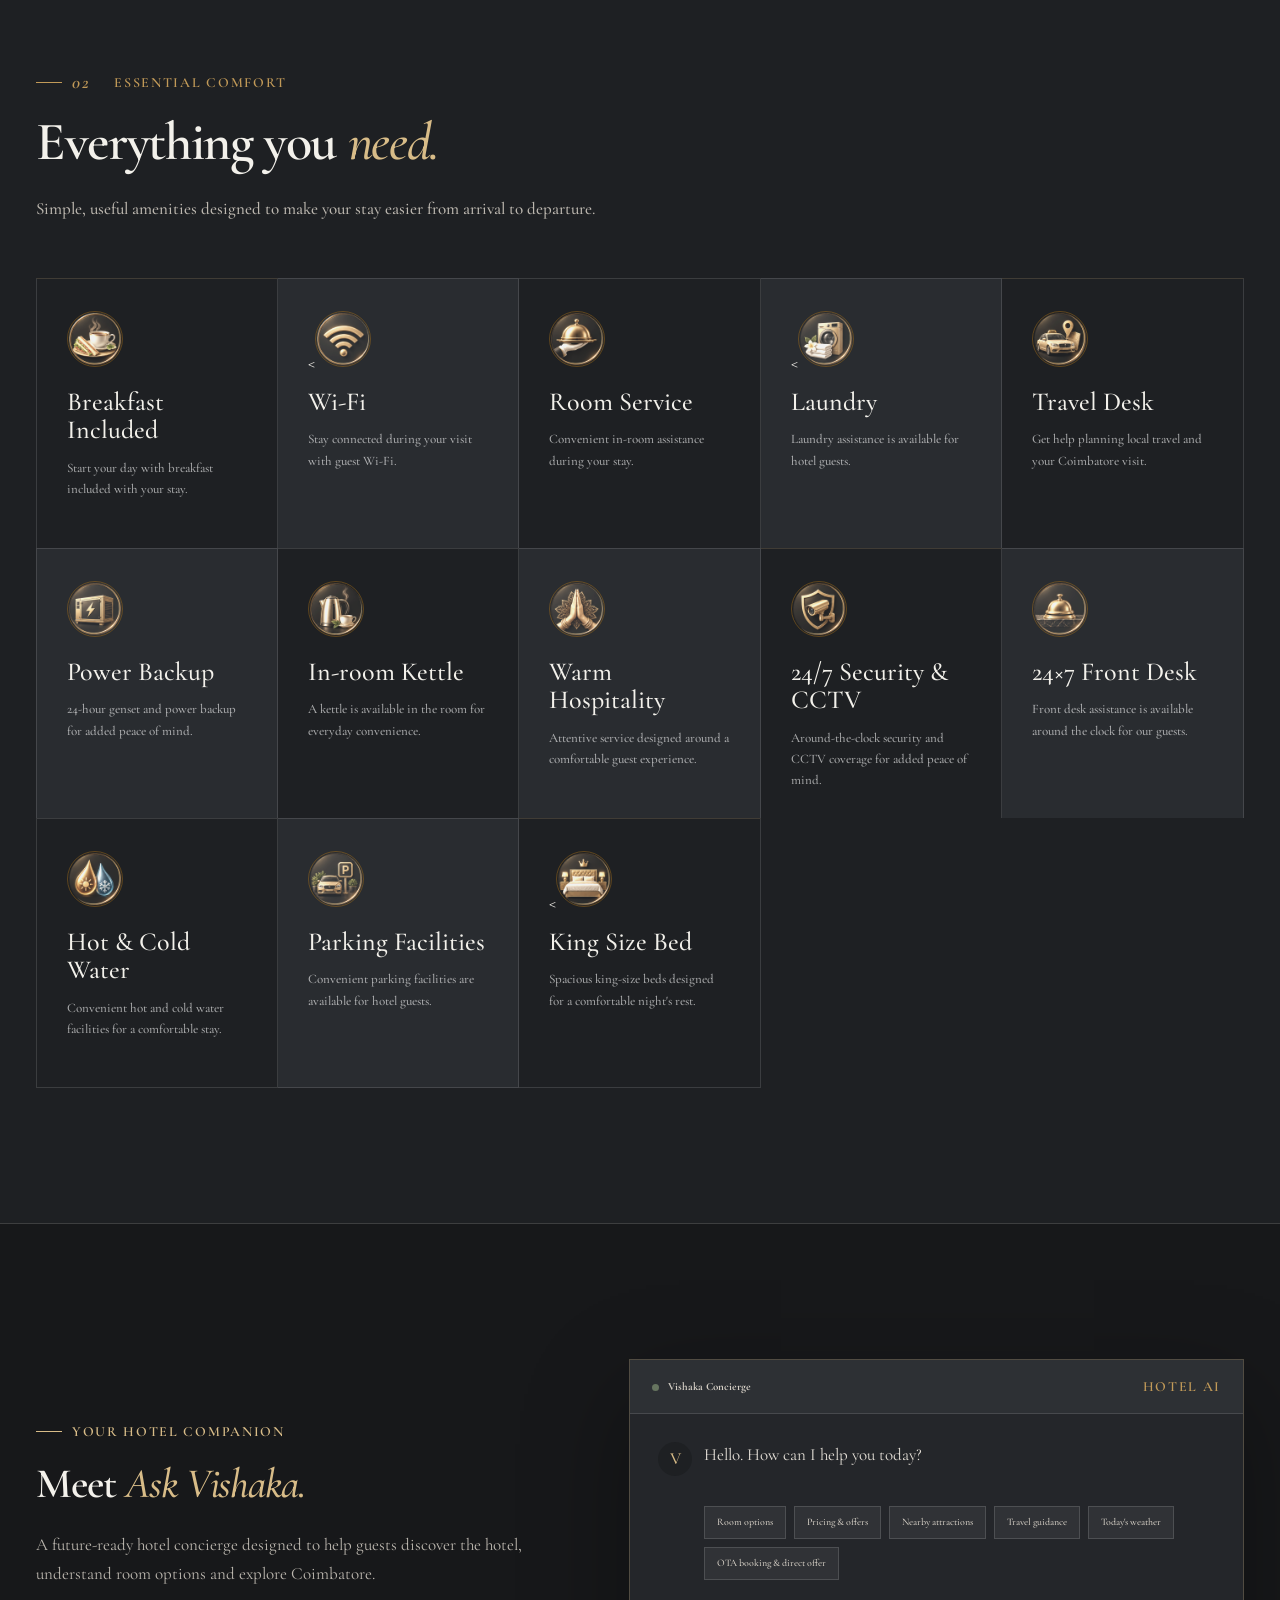
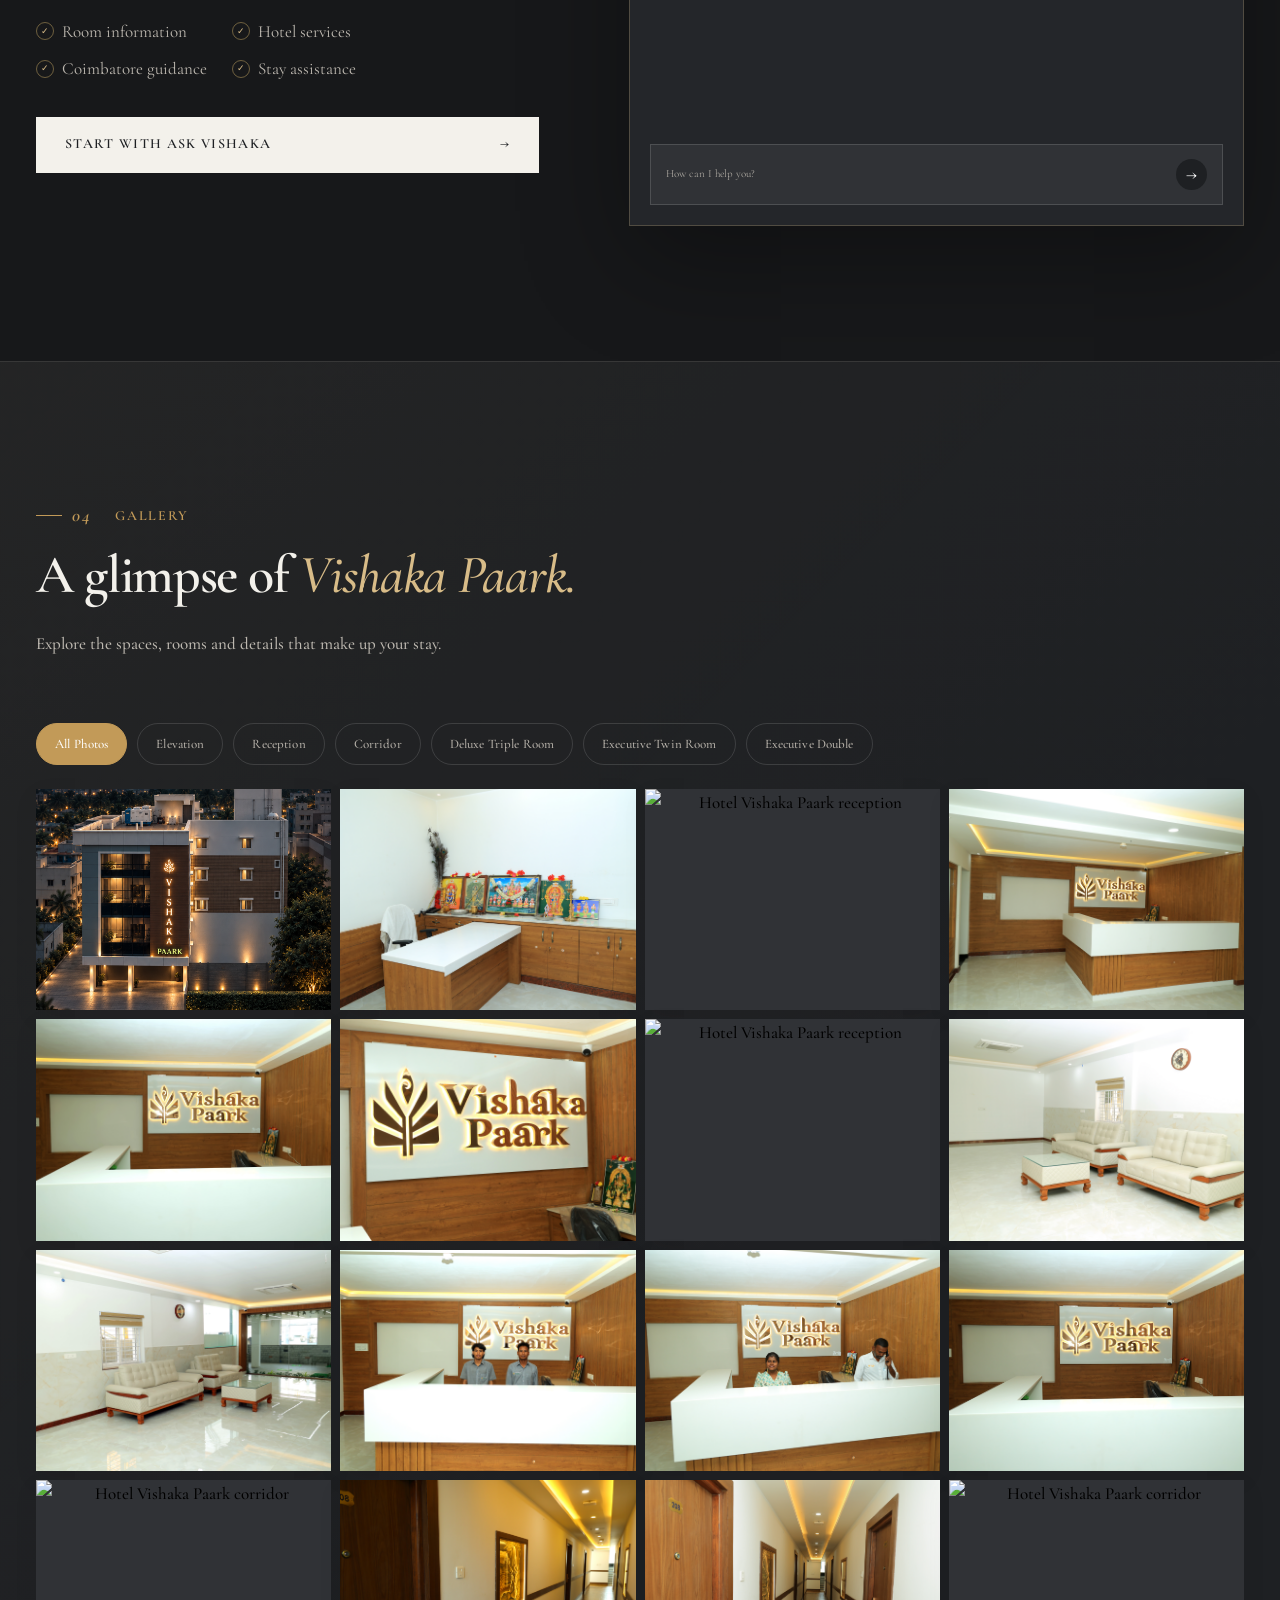
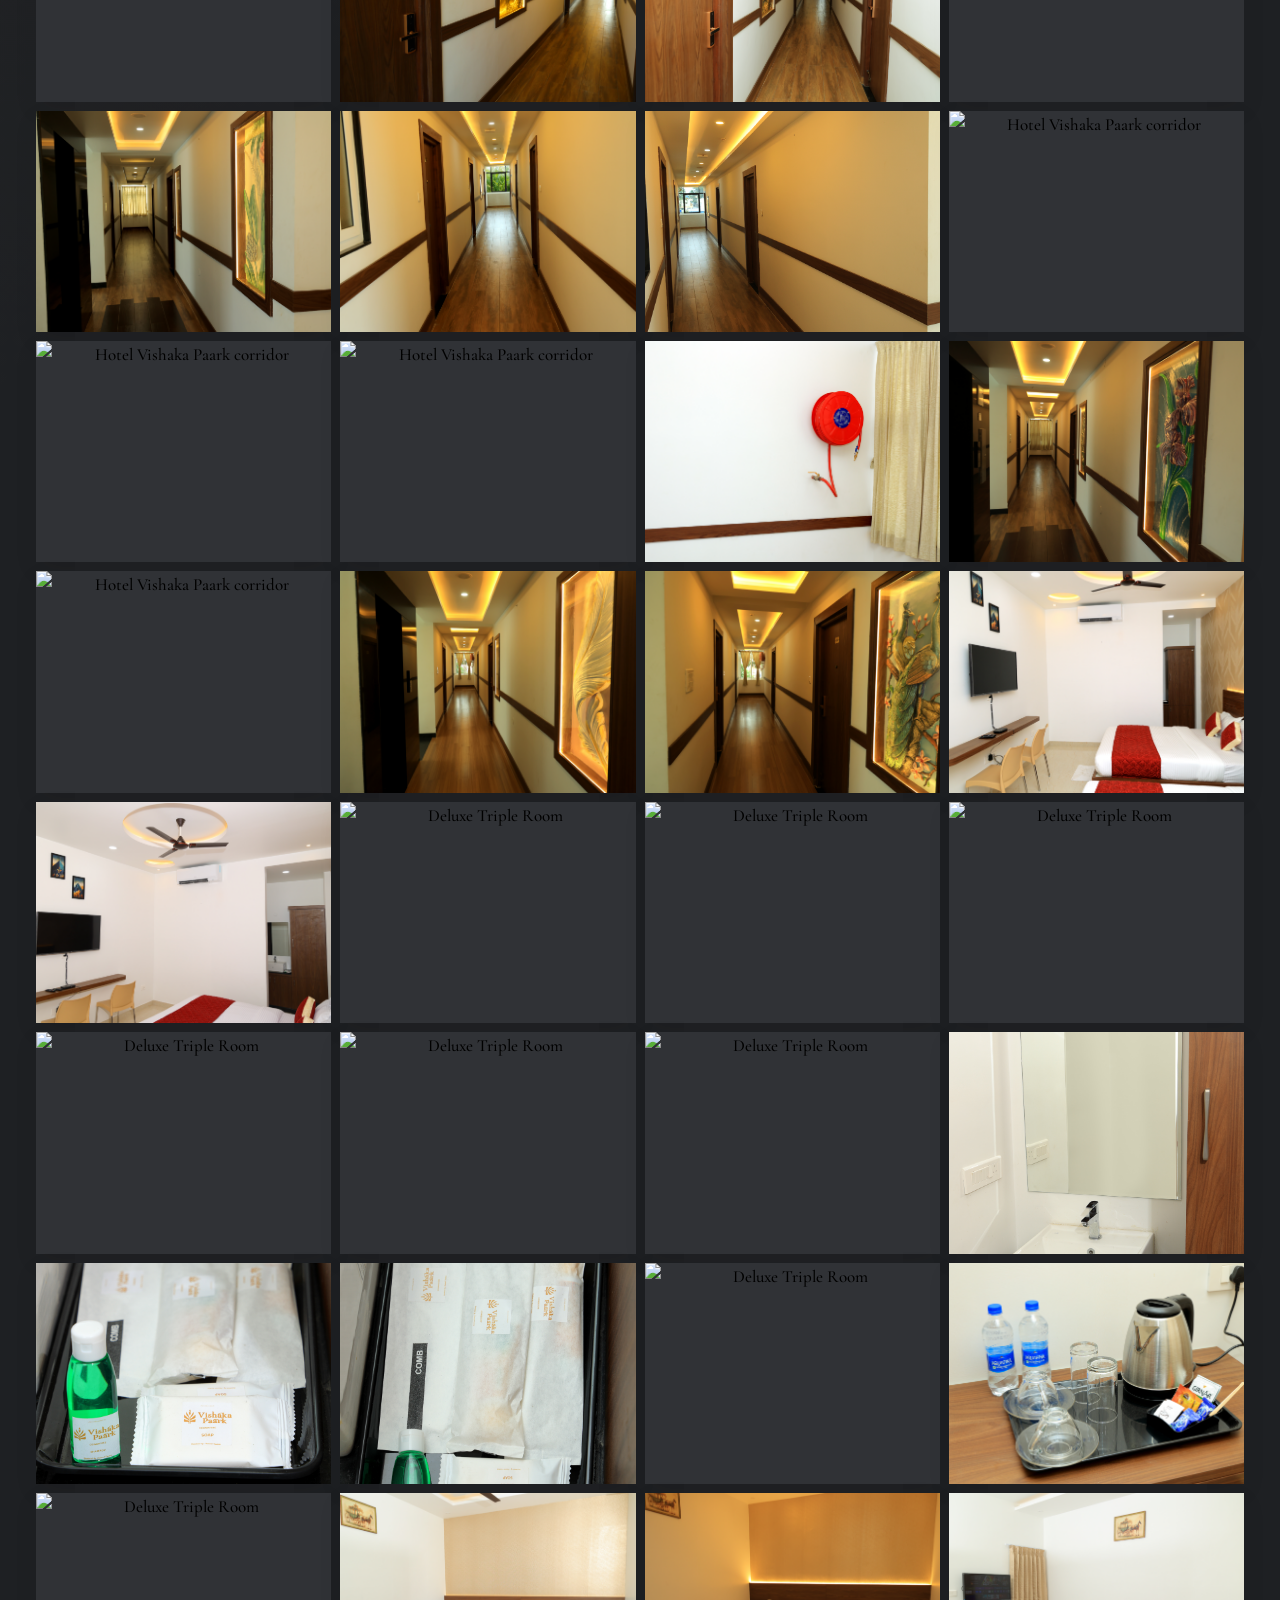
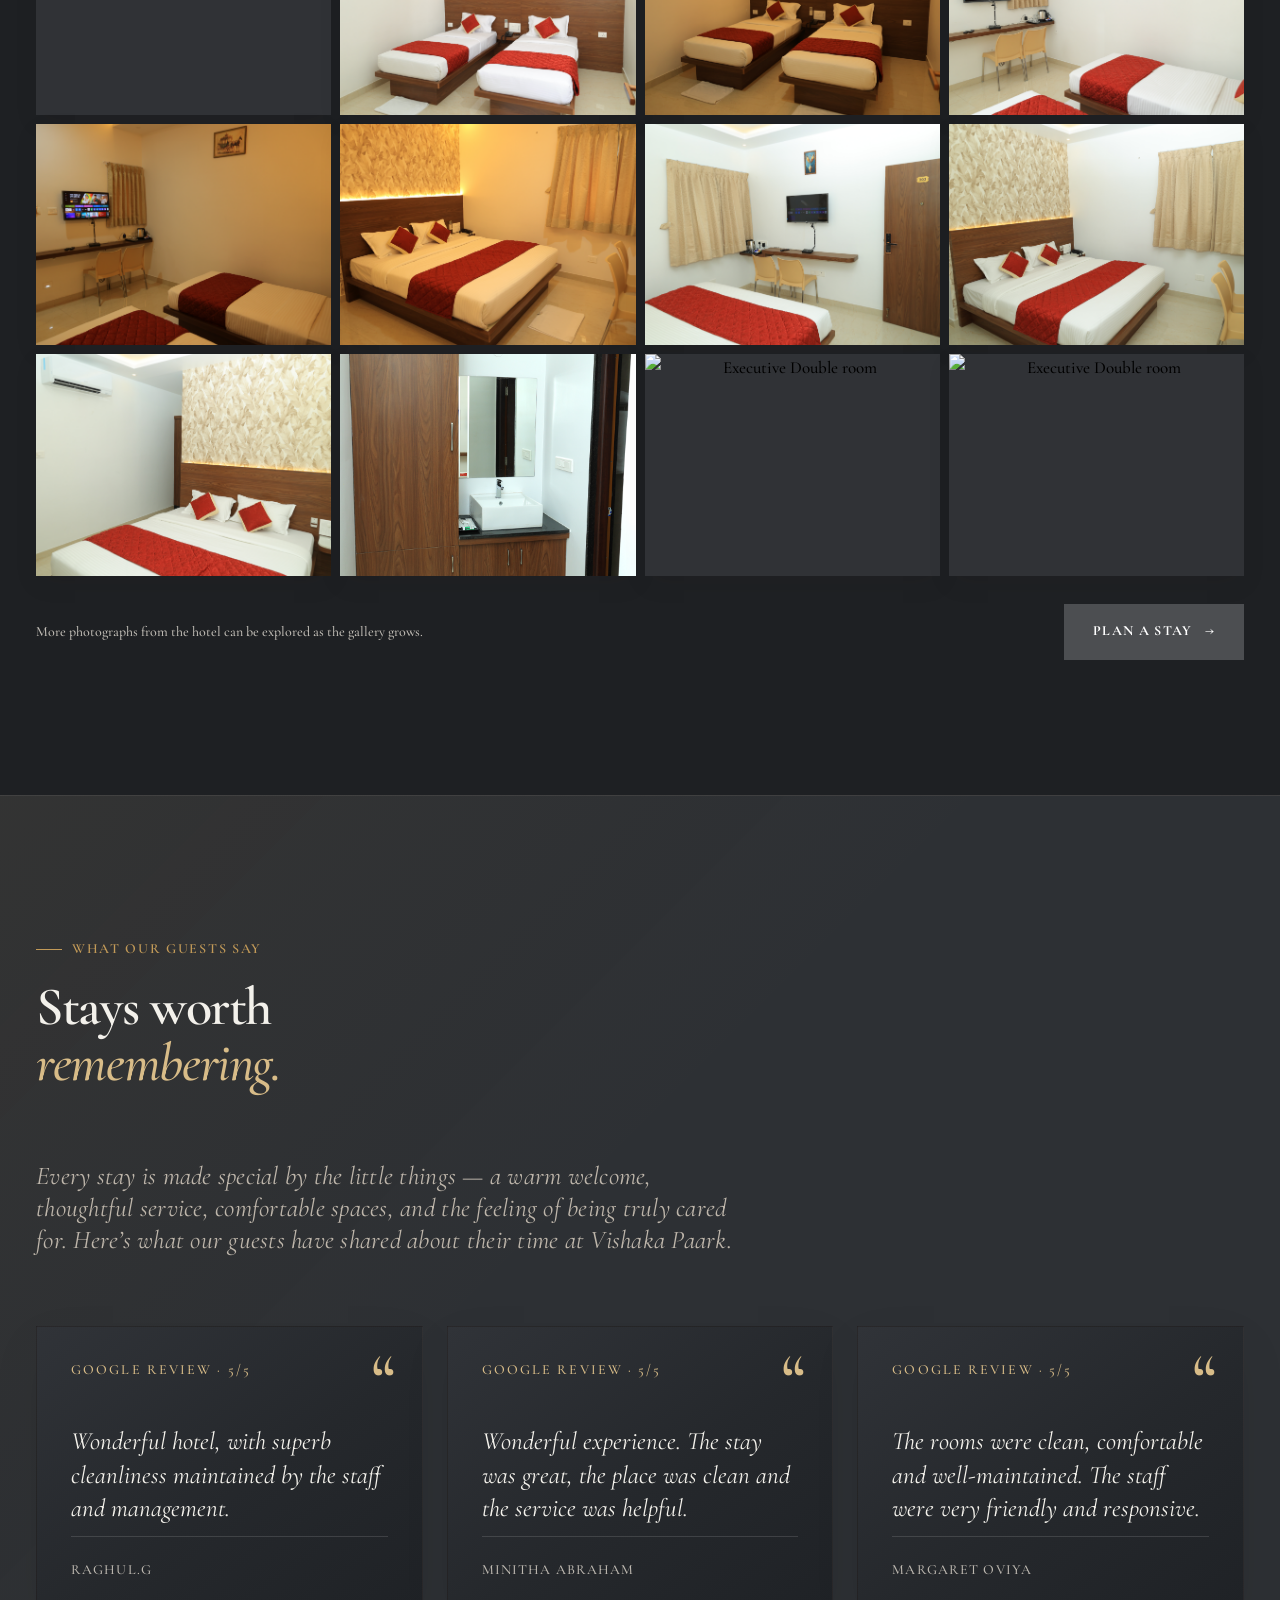
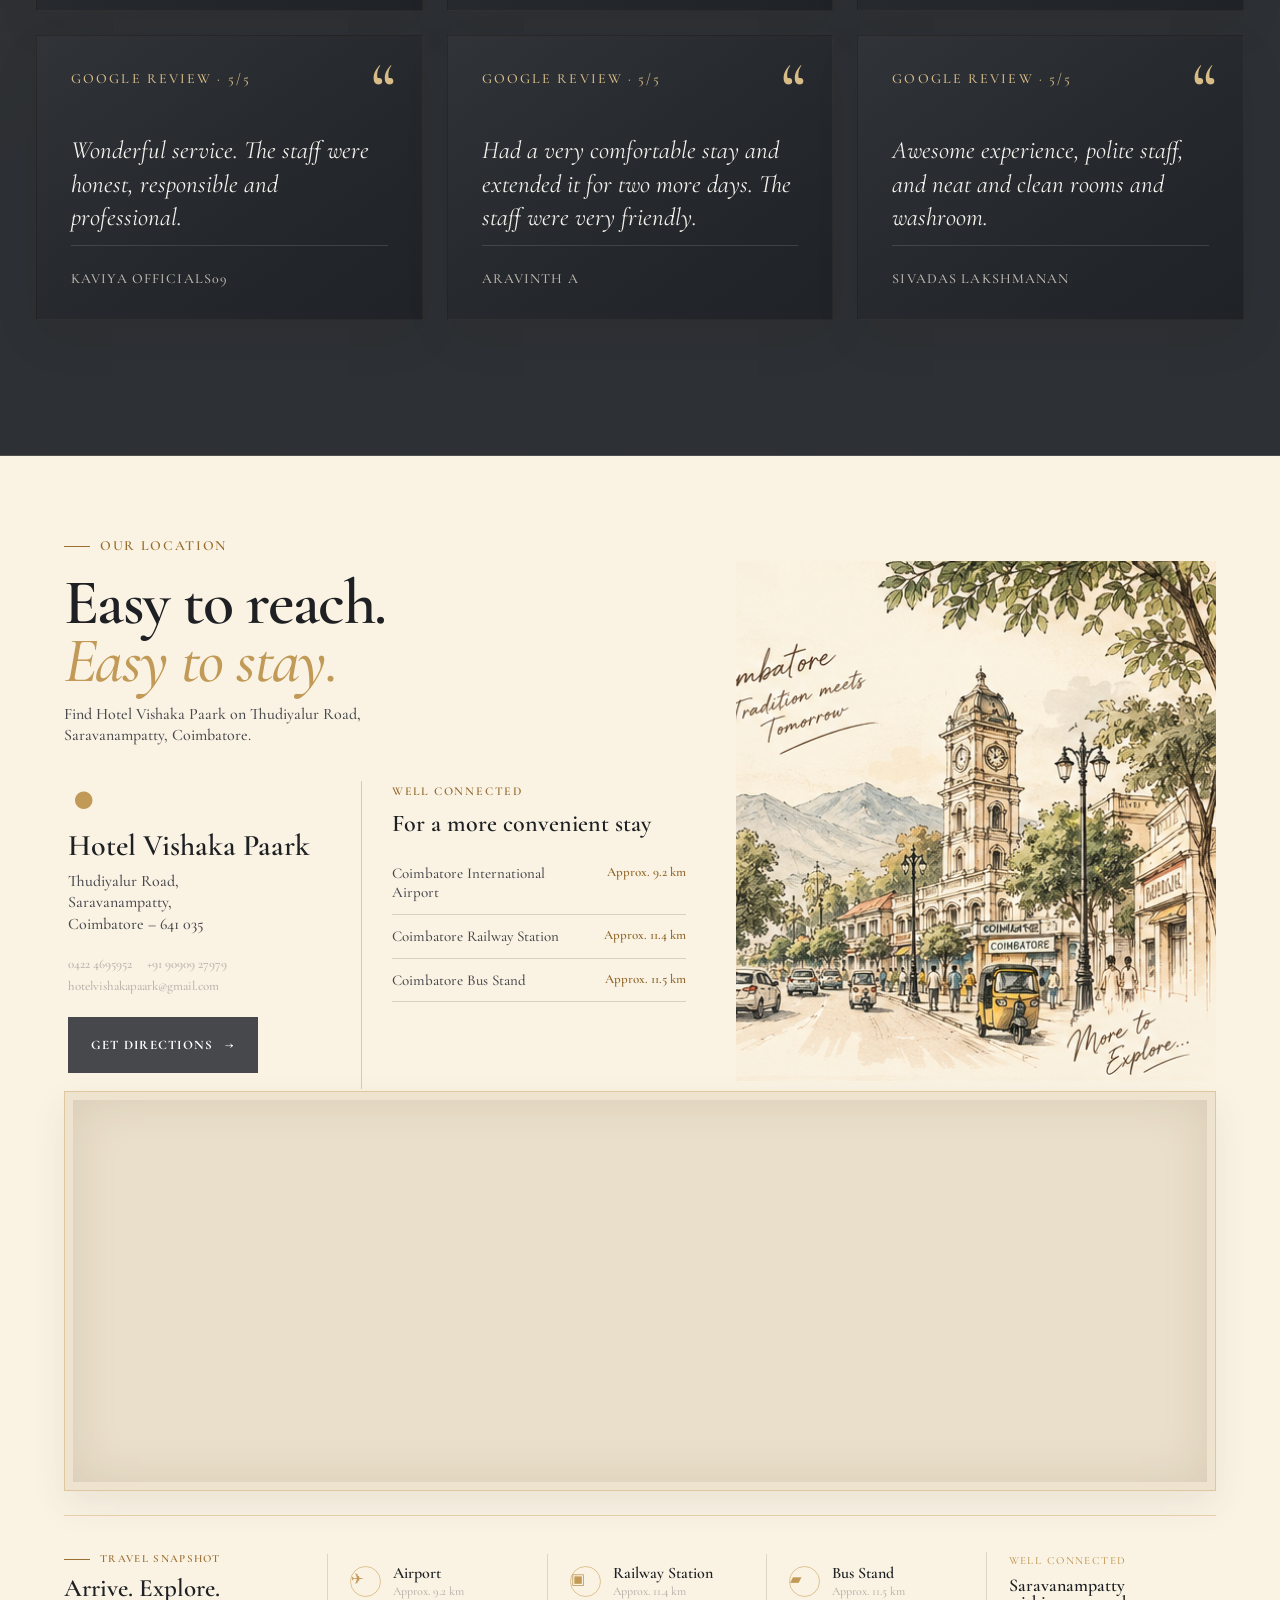
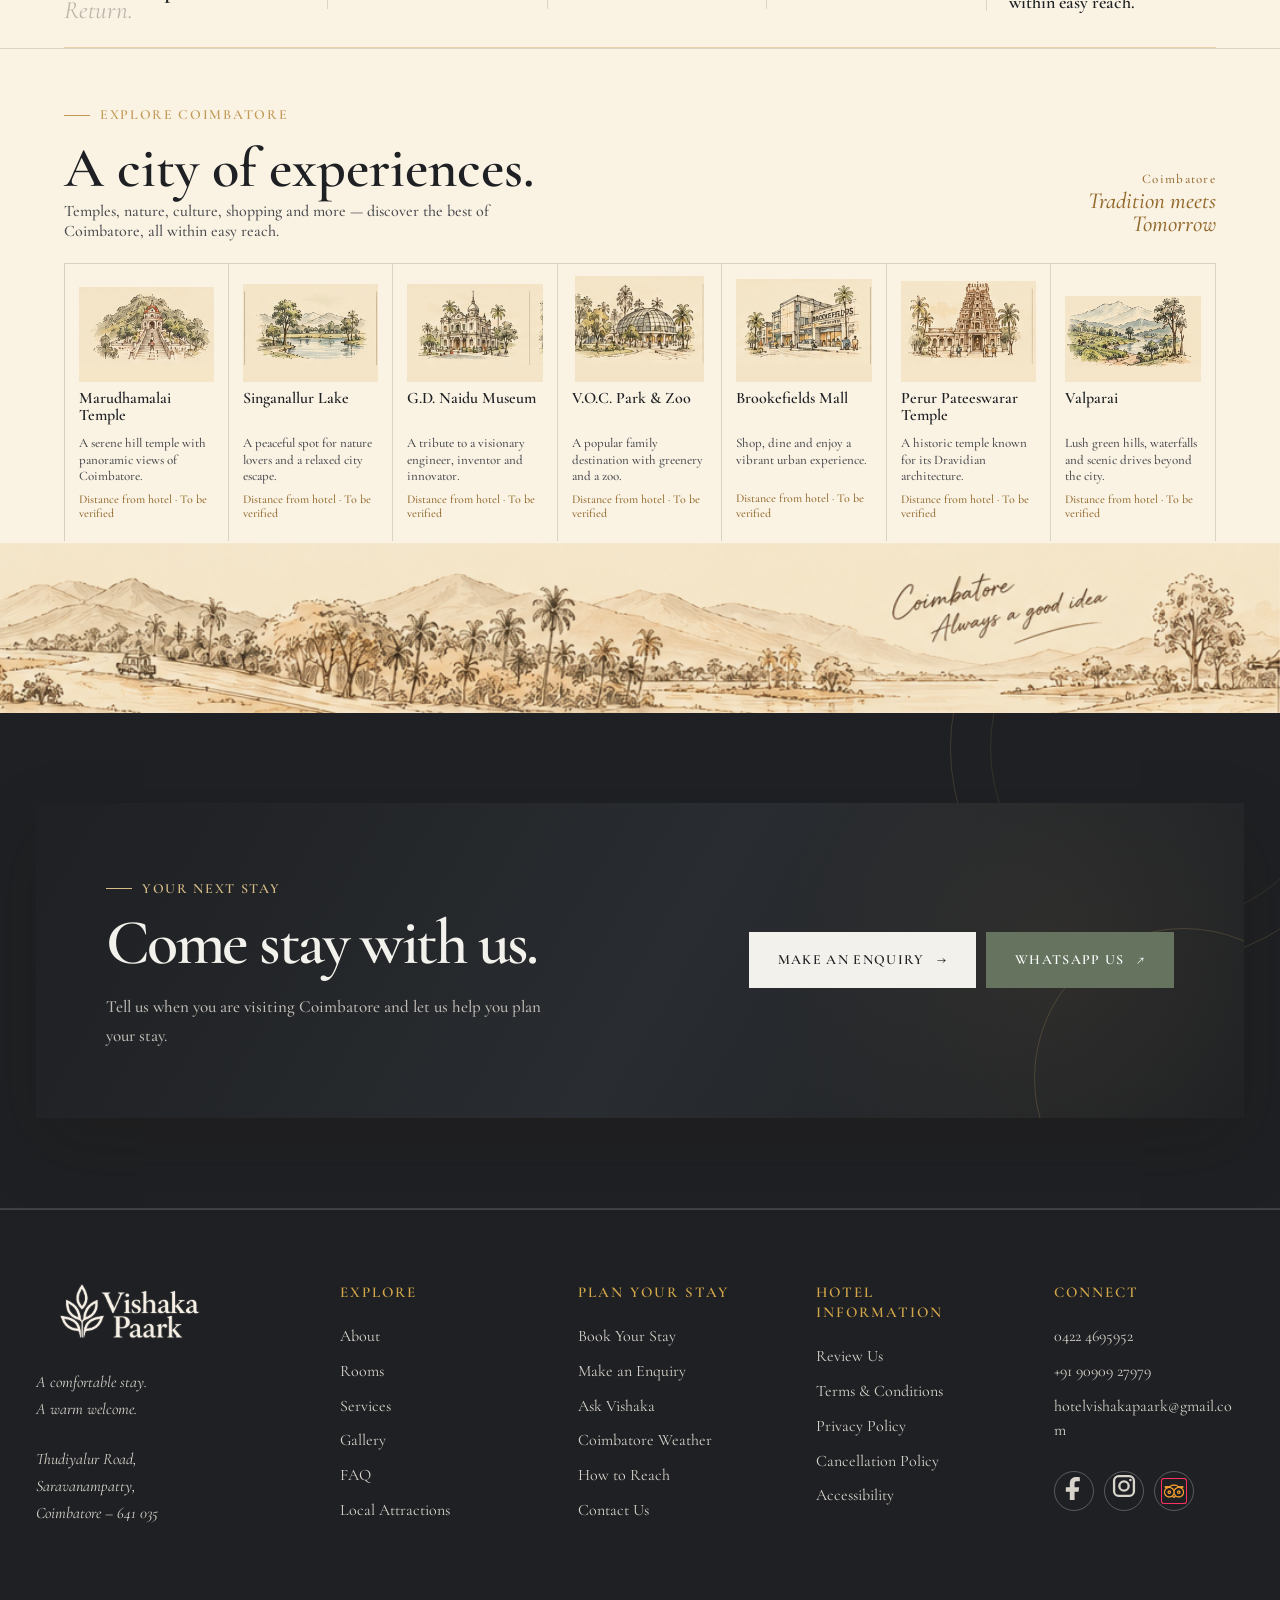
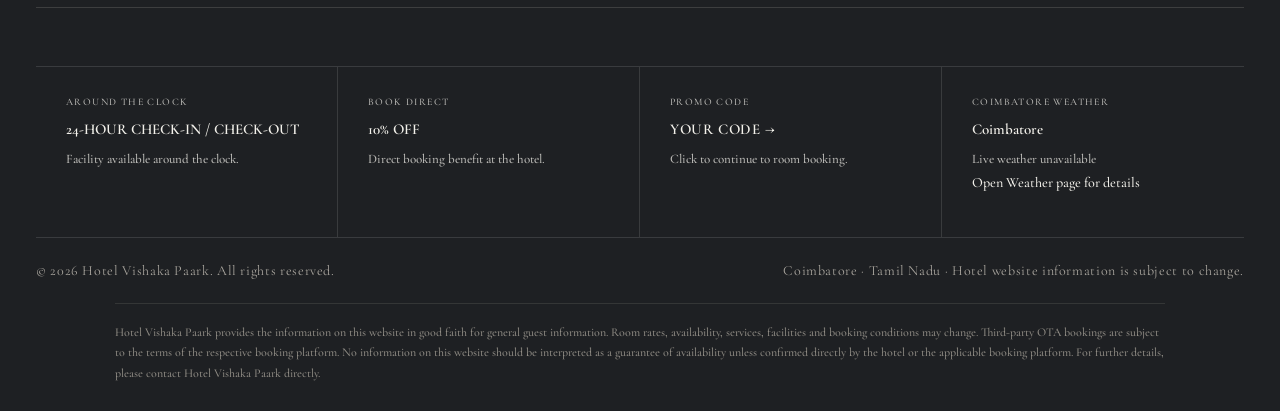
==== commit 9697109c: "Merge branch 'main' of https://github.com/ajshankar1/HVP" ====
--- a/index.html
+++ b/index.html
@@ -931,188 +931,359 @@
          =================================================== -->
 
     <section
-      class="section"
-      id="services"
-    >
-
-      <div class="container">
-
-        <div class="services-layout">
-
-          <div class="services-intro">
-
-            <span class="eyebrow">
-              <span class="section-number">02</span>
-              Essential Comfort
-            </span>
-
-            <h2>
-              Everything you
-              <em>need.</em>
-            </h2>
-
-            <p>
-              Simple, useful amenities designed
-              to make your stay easier from arrival
-              to departure.
-            </p>
-
-          </div>
-
-
-          <div class="services-grid">
-
-
-            <article class="service-item">
-
-              <span class="service-icon">
-                <img src="assets/images/services/breakfast.png" alt="" role="presentation">
-              </span>
-
-              <h3>
-                Breakfast Included
-              </h3>
-
-              <p>
-                Start your day with breakfast
-                included with your stay.
-              </p>
-
-            </article>
-
-
-            <article class="service-item">
-
-              <span class="service-icon">
-                ◌
-              </span>
-
-              <h3>
-                Wi-Fi
-              </h3>
-
-              <p>
-                Stay connected during your
-                visit with guest Wi-Fi.
-              </p>
-
-            </article>
-
-
-            <article class="service-item">
-
-              <span class="service-icon">
-                ◇
-              </span>
-
-              <h3>
-                Room Service
-              </h3>
-
-              <p>
-                Convenient in-room assistance
-                during your stay.
-              </p>
-
-            </article>
-
-
-            <article class="service-item">
-
-              <span class="service-icon">
-                ✦
-              </span>
-
-              <h3>
-                Laundry
-              </h3>
-
-              <p>
-                Laundry assistance is available
-                for hotel guests.
-              </p>
-
-            </article>
-
-
-            <article class="service-item">
-
-              <span class="service-icon">
-                ↗
-              </span>
-
-              <h3>
-                Travel Desk
-              </h3>
-
-              <p>
-                Get help planning local travel
-                and your Coimbatore visit.
-              </p>
-
-            </article>
-
-
-            <article class="service-item">
-
-              <span class="service-icon">
-                ⚡
-              </span>
-
-              <h3>
-                Power Backup
-              </h3>
-
-              <p>
-                24-hour genset and power backup
-                for added peace of mind.
-              </p>
-
-            </article>
-
-
-            <article class="service-item">
-
-              <span class="service-icon">
-                ♨
-              </span>
-
-              <h3>
-                In-room Kettle
-              </h3>
-
-              <p>
-                A kettle is available in the room
-                for everyday convenience.
-              </p>
-
-            </article>
-
-
-            <article class="service-item">
-
-              <span class="service-icon">
-                ◎
-              </span>
-
-              <h3>
-                Warm Hospitality
-              </h3>
-
-              <p>
-                Attentive service designed around
-                a comfortable guest experience.
-              </p>
-
-            </article>
-
-          </div>
-
-        </div>
+  class="section section-dark"
+  id="services"
+>
+  <div class="container">
+
+    <div class="services-layout">
+
+      <!-- SERVICES INTRO -->
+
+      <div class="services-intro">
+
+        <span class="eyebrow">
+          <span class="section-number">02</span>
+          Essential Comfort
+        </span>
+
+        <h2>
+          Everything you
+          <em>need.</em>
+        </h2>
+
+        <p>
+          Simple, useful amenities designed
+          to make your stay easier from arrival
+          to departure.
+        </p>
 
       </div>
 
-    </section>
+
+      <!-- 13 HOTEL FACILITIES -->
+
+      <div class="services-grid">
+
+
+        <!-- 01 -->
+
+        <article class="service-item">
+
+          <span class="service-icon">
+  <img
+    src="assets/images/services/breakfast.png"
+    alt=""
+    aria-hidden="true"
+  >
+</span>
+
+          <h3>
+            Breakfast Included
+          </h3>
+
+          <p>
+            Start your day with breakfast
+            included with your stay.
+          </p>
+
+        </article>
+
+
+        <!-- 02 -->
+
+        <article class="service-item">
+
+          <<span class="service-icon">
+  <img
+    src="assets/images/services/wifi.png"
+    alt=""
+    aria-hidden="true"
+  >
+</span>
+
+          <h3>
+            Wi-Fi
+          </h3>
+
+          <p>
+            Stay connected during your
+            visit with guest Wi-Fi.
+          </p>
+
+        </article>
+
+
+        <!-- 03 -->
+
+        <article class="service-item">
+
+          <span class="service-icon">
+  <img
+    src="assets/images/services/room-service.png"
+    alt=""
+    aria-hidden="true"
+  >
+</span>
+
+          <h3>
+            Room Service
+          </h3>
+
+          <p>
+            Convenient in-room assistance
+            during your stay.
+          </p>
+
+        </article>
+
+
+        <!-- 04 -->
+
+        <article class="service-item">
+
+          <<span class="service-icon">
+  <img
+    src="assets/images/services/laundry.png"
+    alt=""
+    aria-hidden="true"
+  >
+</span>
+
+          <h3>
+            Laundry
+          </h3>
+
+          <p>
+            Laundry assistance is available
+            for hotel guests.
+          </p>
+
+        </article>
+
+
+        <!-- 05 -->
+
+        <article class="service-item">
+
+          <span class="service-icon">
+  <img
+    src="assets/images/services/travel-desk.png"
+    alt=""
+    aria-hidden="true"
+  >
+</span>
+
+          <h3>
+            Travel Desk
+          </h3>
+
+          <p>
+            Get help planning local travel
+            and your Coimbatore visit.
+          </p>
+
+        </article>
+
+
+        <!-- 06 -->
+
+        <article class="service-item">
+
+          <span class="service-icon">
+  <img
+    src="assets/images/services/power-backup.png"
+    alt=""
+    aria-hidden="true"
+  >
+</span>
+
+          <h3>
+            Power Backup
+          </h3>
+
+          <p>
+            24-hour genset and power backup
+            for added peace of mind.
+          </p>
+
+        </article>
+
+
+        <!-- 07 -->
+
+        <article class="service-item">
+
+          <span class="service-icon">
+  <img
+    src="assets/images/services/in-room-kettle.png"
+    alt=""
+    aria-hidden="true"
+  >
+</span>
+
+          <h3>
+            In-room Kettle
+          </h3>
+
+          <p>
+            A kettle is available in the room
+            for everyday convenience.
+          </p>
+
+        </article>
+
+
+        <!-- 08 -->
+
+        <article class="service-item">
+
+          <span class="service-icon">
+  <img
+    src="assets/images/services/warm-hospitality.png"
+    alt=""
+    aria-hidden="true"
+  >
+</span>
+
+          <h3>
+            Warm Hospitality
+          </h3>
+
+          <p>
+            Attentive service designed around
+            a comfortable guest experience.
+          </p>
+
+        </article>
+
+
+        <!-- 09 -->
+
+        <article class="service-item">
+
+          <span class="service-icon">
+  <img
+    src="assets/images/services/security-cctv.png"
+    alt=""
+    aria-hidden="true"
+  >
+</span>
+
+          <h3>
+            24/7 Security &amp; CCTV
+          </h3>
+
+          <p>
+            Around-the-clock security and CCTV
+            coverage for added peace of mind.
+          </p>
+
+        </article>
+
+
+        <!-- 10 -->
+
+        <article class="service-item">
+
+          <span class="service-icon">
+  <img
+    src="assets/images/services/front-desk.png"
+    alt=""
+    aria-hidden="true"
+  >
+</span>
+
+          <h3>
+            24×7 Front Desk
+          </h3>
+
+          <p>
+            Front desk assistance is available
+            around the clock for our guests.
+          </p>
+
+        </article>
+
+
+        <!-- 11 -->
+
+        <article class="service-item">
+
+          <span class="service-icon">
+  <img
+    src="assets/images/services/hot-cold-water.png"
+    alt=""
+    aria-hidden="true"
+  >
+</span>
+
+          <h3>
+            Hot &amp; Cold Water
+          </h3>
+
+          <p>
+            Convenient hot and cold water
+            facilities for a comfortable stay.
+          </p>
+
+        </article>
+
+
+        <!-- 12 -->
+
+        <article class="service-item">
+
+          <span class="service-icon">
+  <img
+    src="assets/images/services/parking.png"
+    alt=""
+    aria-hidden="true"
+  >
+</span>
+
+          <h3>
+            Parking Facilities
+          </h3>
+
+          <p>
+            Convenient parking facilities are
+            available for hotel guests.
+          </p>
+
+        </article>
+
+
+        <!-- 13 -->
+
+        <article class="service-item">
+
+          <<span class="service-icon">
+  <img
+    src="assets/images/services/king-size-bed.png"
+    alt=""
+    aria-hidden="true"
+  >
+</span>
+
+          <h3>
+            King Size Bed
+          </h3>
+
+          <p>
+            Spacious king-size beds designed
+            for a comfortable night's rest.
+          </p>
+
+        </article>
+
+
+      </div>
+
+    </div>
+
+  </div>
+</section>
 
 
     <!-- ===================================================
@@ -1763,12 +1934,124 @@
        FOOTER
        ===================================================== -->
 
+  <style id="hvp-footer-utility-layout">
+    /* Footer utility strip: four equal containers on desktop */
+    .site-footer .footer-utility-strip {
+      display: grid !important;
+      grid-template-columns: repeat(4, minmax(0, 1fr)) !important;
+      width: 100% !important;
+      margin: 58px 0 0 !important;
+      padding: 0 !important;
+      gap: 0 !important;
+      border-top: 1px solid rgba(255, 255, 255, 0.12) !important;
+      border-bottom: 1px solid rgba(255, 255, 255, 0.12) !important;
+    }
+
+    .site-footer .footer-utility-item {
+      min-width: 0 !important;
+      min-height: 170px !important;
+      padding: 28px 30px 26px !important;
+      margin: 0 !important;
+      border: 0 !important;
+      border-right: 1px solid rgba(255, 255, 255, 0.12) !important;
+      box-sizing: border-box !important;
+      display: flex !important;
+      flex-direction: column !important;
+      align-items: flex-start !important;
+      justify-content: flex-start !important;
+    }
+
+    .site-footer .footer-utility-item:last-child {
+      border-right: 0 !important;
+    }
+
+    .site-footer .footer-utility-label {
+      display: block !important;
+      margin: 0 0 10px !important;
+      font-size: 10px !important;
+      line-height: 1.4 !important;
+      letter-spacing: 0.14em !important;
+      text-transform: uppercase !important;
+      opacity: 0.72 !important;
+    }
+
+    .site-footer .footer-utility-item strong {
+      display: block !important;
+      margin: 0 !important;
+      font-size: 15px !important;
+      line-height: 1.35 !important;
+      font-weight: 600 !important;
+    }
+
+    .site-footer .footer-utility-item p {
+      margin: 10px 0 0 !important;
+      font-size: 13px !important;
+      line-height: 1.65 !important;
+      opacity: 0.76 !important;
+    }
+
+    .site-footer .footer-promo-code {
+      display: inline-flex !important;
+      align-items: center !important;
+      width: fit-content !important;
+      margin: 0 !important;
+      padding: 0 !important;
+      text-decoration: none !important;
+    }
+
+    .site-footer .footer-promo-code strong {
+      font-size: 15px !important;
+      line-height: 1.35 !important;
+      letter-spacing: 0.04em !important;
+    }
+
+    @media (max-width: 900px) {
+      .site-footer .footer-utility-strip {
+        grid-template-columns: repeat(2, minmax(0, 1fr)) !important;
+      }
+
+      .site-footer .footer-utility-item {
+        border-right: 1px solid rgba(255, 255, 255, 0.12) !important;
+        border-bottom: 1px solid rgba(255, 255, 255, 0.12) !important;
+      }
+
+      .site-footer .footer-utility-item:nth-child(2n) {
+        border-right: 0 !important;
+      }
+
+      .site-footer .footer-utility-item:nth-child(3),
+      .site-footer .footer-utility-item:nth-child(4) {
+        border-bottom: 0 !important;
+      }
+    }
+
+    @media (max-width: 560px) {
+      .site-footer .footer-utility-strip {
+        grid-template-columns: 1fr !important;
+      }
+
+      .site-footer .footer-utility-item,
+      .site-footer .footer-utility-item:nth-child(2n),
+      .site-footer .footer-utility-item:nth-child(3),
+      .site-footer .footer-utility-item:nth-child(4) {
+        min-height: auto !important;
+        border-right: 0 !important;
+        border-bottom: 1px solid rgba(255, 255, 255, 0.12) !important;
+      }
+
+      .site-footer .footer-utility-item:last-child {
+        border-bottom: 0 !important;
+      }
+    }
+  </style>
+
   <footer class="site-footer">
 
     <div class="container">
 
       <div class="footer-main">
 
+        <!-- BRAND -->
         <div class="footer-brand">
 
           <a
@@ -1797,6 +2080,7 @@
         </div>
 
 
+        <!-- EXPLORE -->
         <div class="footer-column">
 
           <span class="footer-heading">
@@ -1813,6 +2097,7 @@
         </div>
 
 
+        <!-- PLAN YOUR STAY -->
         <div class="footer-column">
 
           <span class="footer-heading">
@@ -1826,16 +2111,10 @@
           <a href="#location">How to Reach</a>
           <a href="#contact">Contact Us</a>
 
-          <div class="footer-weather-card" aria-live="polite">
-            <span class="footer-weather-label">COIMBATORE WEATHER</span>
-            <strong data-footer-weather-temp>Loading…</strong>
-            <span data-footer-weather-summary>Live weather loading</span>
-            <span data-footer-weather-extra>Temperature · Humidity · Wind</span>
-          </div>
-
-        </div>
-
-
+        </div>
+
+
+        <!-- HOTEL INFORMATION -->
         <div class="footer-column">
 
           <span class="footer-heading">
@@ -1851,6 +2130,7 @@
         </div>
 
 
+        <!-- CONNECT -->
         <div class="footer-column footer-contact-column">
 
           <span class="footer-heading">
@@ -1890,18 +2170,18 @@
             </a>
 
             <a
-  class="footer-social-link footer-social-tripadvisor"
-  href="https://www.tripadvisor.in/Hotel_Review-g297675-d33881770-Reviews-Hotel_Vishaka_Paark-Coimbatore_Coimbatore_District_Tamil_Nadu.html"
-  target="_blank"
-  rel="noopener noreferrer"
-  aria-label="Hotel Vishaka Paark on Tripadvisor"
->
-  <img
-    src="assets/icons/social/tripadvisor.png"
-    alt=""
-    aria-hidden="true"
-  >
-</a>
+              class="footer-social-link footer-social-tripadvisor"
+              href="https://www.tripadvisor.in/Hotel_Review-g297675-d33881770-Reviews-Hotel_Vishaka_Paark-Coimbatore_Coimbatore_District_Tamil_Nadu.html"
+              target="_blank"
+              rel="noopener noreferrer"
+              aria-label="Hotel Vishaka Paark on Tripadvisor"
+            >
+              <img
+                src="assets/icons/social/tripadvisor.png"
+                alt=""
+                aria-hidden="true"
+              >
+            </a>
 
           </div>
 
@@ -1909,6 +2189,101 @@
 
       </div>
 
+
+      <!-- FOOTER UTILITY STRIP -->
+      <div class="footer-utility-strip">
+
+        <!-- 24-HOUR CHECK-IN / CHECK-OUT -->
+        <div class="footer-utility-item">
+          <span class="footer-utility-label">
+            AROUND THE CLOCK
+          </span>
+
+          <strong>
+            24-HOUR CHECK-IN / CHECK-OUT
+          </strong>
+
+          <p>
+            Facility available around the clock.
+          </p>
+        </div>
+
+
+        <!-- DIRECT BOOKING BENEFIT -->
+        <div class="footer-utility-item footer-utility-featured">
+          <span class="footer-utility-label">
+            BOOK DIRECT
+          </span>
+
+          <strong>
+            10% OFF
+          </strong>
+
+          <p>
+            Direct booking benefit at the hotel.
+          </p>
+        </div>
+
+
+        <!-- PROMO CODE -->
+        <div class="footer-utility-item">
+          <span class="footer-utility-label">
+            PROMO CODE
+          </span>
+
+          <a
+            class="footer-promo-code"
+            href="https://secure.cheerzeconnect.com/Bookings/engine.html?hotelId=41zCeLBoB8+H6~z6Ej+sDiqeTlZraDAn6WHZSg2lO8k-"
+            target="_blank"
+            rel="noopener noreferrer"
+            aria-label="Use promo code and continue to room booking"
+          >
+            <strong>
+              YOUR CODE →
+            </strong>
+          </a>
+
+          <p>
+            Click to continue to room booking.
+          </p>
+        </div>
+
+
+        <!-- COIMBATORE WEATHER -->
+        <div
+          class="footer-utility-item footer-weather"
+          aria-live="polite"
+        >
+          <span class="footer-utility-label">
+            COIMBATORE WEATHER
+          </span>
+
+          <strong
+            class="footer-weather-temperature"
+            data-footer-weather-temp
+          >
+            Loading…
+          </strong>
+
+          <p
+            class="footer-weather-condition"
+            data-footer-weather-summary
+          >
+            Live weather loading
+          </p>
+
+          <small
+            class="footer-weather-meta"
+            data-footer-weather-extra
+          >
+            Temperature · Humidity · Wind
+          </small>
+        </div>
+
+      </div>
+
+
+      <!-- FOOTER BOTTOM -->
       <div class="footer-bottom">
 
         <span>
@@ -1921,6 +2296,8 @@
 
       </div>
 
+
+      <!-- FOOTER LEGAL NOTE -->
       <div class="footer-legal-note">
         Hotel Vishaka Paark provides the information on this website in good faith for general guest information.
         Room rates, availability, services, facilities and booking conditions may change. Third-party OTA bookings
--- a/styles.css
+++ b/styles.css
@@ -1849,14 +1849,49 @@
    14. GALLERY
    ========================================================= */
 
-.gallery-heading {
-  max-width: 700px;
+.gallery-filters {
+  display: flex;
+  flex-wrap: wrap;
+  gap: 10px;
+
+  margin-bottom: 24px;
+}
+
+.gallery-filter-btn {
+  padding: 9px 18px;
+
+  border: 1px solid var(--line);
+  border-radius: 999px;
+
+  background: transparent;
+  color: var(--muted);
+
+  font-family: var(--sans);
+  font-size: 13px;
+  font-weight: 500;
+  letter-spacing: 0.01em;
+
+  cursor: pointer;
+  transition:
+    background var(--transition),
+    color var(--transition),
+    border-color var(--transition);
+}
+
+.gallery-filter-btn:hover {
+  border-color: var(--gold-soft);
+  color: var(--ink);
+}
+
+.gallery-filter-btn.is-active {
+  border-color: var(--gold);
+  background: var(--gold);
+  color: var(--white);
 }
 
 .gallery-grid {
   display: grid;
   grid-template-columns: repeat(4, 1fr);
-  grid-auto-rows: 210px;
   gap: 12px;
 }
 
@@ -1865,17 +1900,25 @@
   overflow: hidden;
 
   margin: 0;
+  aspect-ratio: 4 / 3;
 
   background: var(--paper-deep);
 }
 
-.gallery-item-large {
-  grid-column: span 2;
-  grid-row: span 2;
-}
-
-.gallery-item-wide {
-  grid-column: span 2;
+.gallery-item[hidden] {
+  display: none;
+}
+
+.gallery-item-trigger {
+  display: block;
+
+  width: 100%;
+  height: 100%;
+  padding: 0;
+  border: 0;
+
+  background: none;
+  cursor: pointer;
 }
 
 .gallery-item img {
@@ -1901,6 +1944,7 @@
   );
 
   opacity: 0;
+  pointer-events: none;
 
   transition: opacity var(--transition);
 }
@@ -1925,6 +1969,192 @@
 .gallery-footer p {
   color: var(--muted);
   font-size: 11px;
+}
+
+/* ---------- LIGHTBOX ---------- */
+
+.lightbox-modal {
+  position: fixed;
+  inset: 0;
+  z-index: 4000;
+
+  display: flex;
+  align-items: center;
+  justify-content: center;
+
+  padding: 30px;
+
+  opacity: 0;
+  visibility: hidden;
+  pointer-events: none;
+
+  transition:
+    opacity var(--transition),
+    visibility var(--transition);
+}
+
+.lightbox-modal.is-open {
+  opacity: 1;
+  visibility: visible;
+  pointer-events: auto;
+}
+
+.lightbox-backdrop {
+  position: absolute;
+  inset: 0;
+
+  background: rgba(12, 7, 4, 0.9);
+  backdrop-filter: blur(6px);
+}
+
+.lightbox-panel {
+  position: relative;
+  z-index: 2;
+
+  display: flex;
+  align-items: center;
+  justify-content: center;
+
+  width: 100%;
+  height: 100%;
+}
+
+.lightbox-image-wrap {
+  display: flex;
+  align-items: center;
+  justify-content: center;
+
+  width: min(1100px, 88vw);
+  height: min(78vh, 78vh);
+}
+
+.lightbox-image {
+  max-width: 100%;
+  max-height: 100%;
+
+  object-fit: contain;
+
+  border-radius: var(--radius-sm);
+  box-shadow: 0 30px 100px rgba(0, 0, 0, 0.5);
+
+  opacity: 0;
+  transform: scale(0.98);
+  transition:
+    opacity 250ms ease,
+    transform 250ms ease;
+}
+
+.lightbox-image.is-loaded {
+  opacity: 1;
+  transform: scale(1);
+}
+
+.lightbox-close {
+  position: absolute;
+  top: 0;
+  right: 0;
+
+  display: grid;
+  place-items: center;
+
+  width: 44px;
+  height: 44px;
+
+  border: 1px solid rgba(255, 255, 255, 0.2);
+  border-radius: 50%;
+
+  background: rgba(255, 255, 255, 0.05);
+  color: var(--white);
+
+  font-size: 24px;
+  font-weight: 300;
+
+  cursor: pointer;
+  transition:
+    background var(--transition),
+    color var(--transition);
+}
+
+.lightbox-close:hover {
+  background: var(--gold-soft);
+  color: var(--ink);
+}
+
+.lightbox-nav {
+  position: absolute;
+  top: 50%;
+  transform: translateY(-50%);
+
+  display: grid;
+  place-items: center;
+
+  width: 52px;
+  height: 52px;
+
+  border: 1px solid rgba(255, 255, 255, 0.2);
+  border-radius: 50%;
+
+  background: rgba(255, 255, 255, 0.05);
+  color: var(--white);
+
+  font-size: 28px;
+
+  cursor: pointer;
+  transition:
+    background var(--transition),
+    color var(--transition);
+}
+
+.lightbox-nav:hover {
+  background: var(--gold-soft);
+  color: var(--ink);
+}
+
+.lightbox-prev {
+  left: 0;
+}
+
+.lightbox-next {
+  right: 0;
+}
+
+.lightbox-caption {
+  position: absolute;
+  left: 0;
+  right: 0;
+  bottom: 0;
+
+  display: flex;
+  align-items: center;
+  justify-content: center;
+  gap: 12px;
+
+  color: rgba(255, 255, 255, 0.8);
+  font-family: var(--sans);
+  font-size: 13px;
+  letter-spacing: 0.02em;
+}
+
+.lightbox-category {
+  text-transform: uppercase;
+  letter-spacing: 0.08em;
+  color: var(--gold-soft);
+}
+
+@media (max-width: 720px) {
+  .gallery-grid {
+    grid-template-columns: repeat(2, 1fr);
+  }
+
+  .lightbox-nav {
+    width: 40px;
+    height: 40px;
+    font-size: 22px;
+  }
+
+  .lightbox-image-wrap {
+    width: 94vw;
+  }
 }
 
 
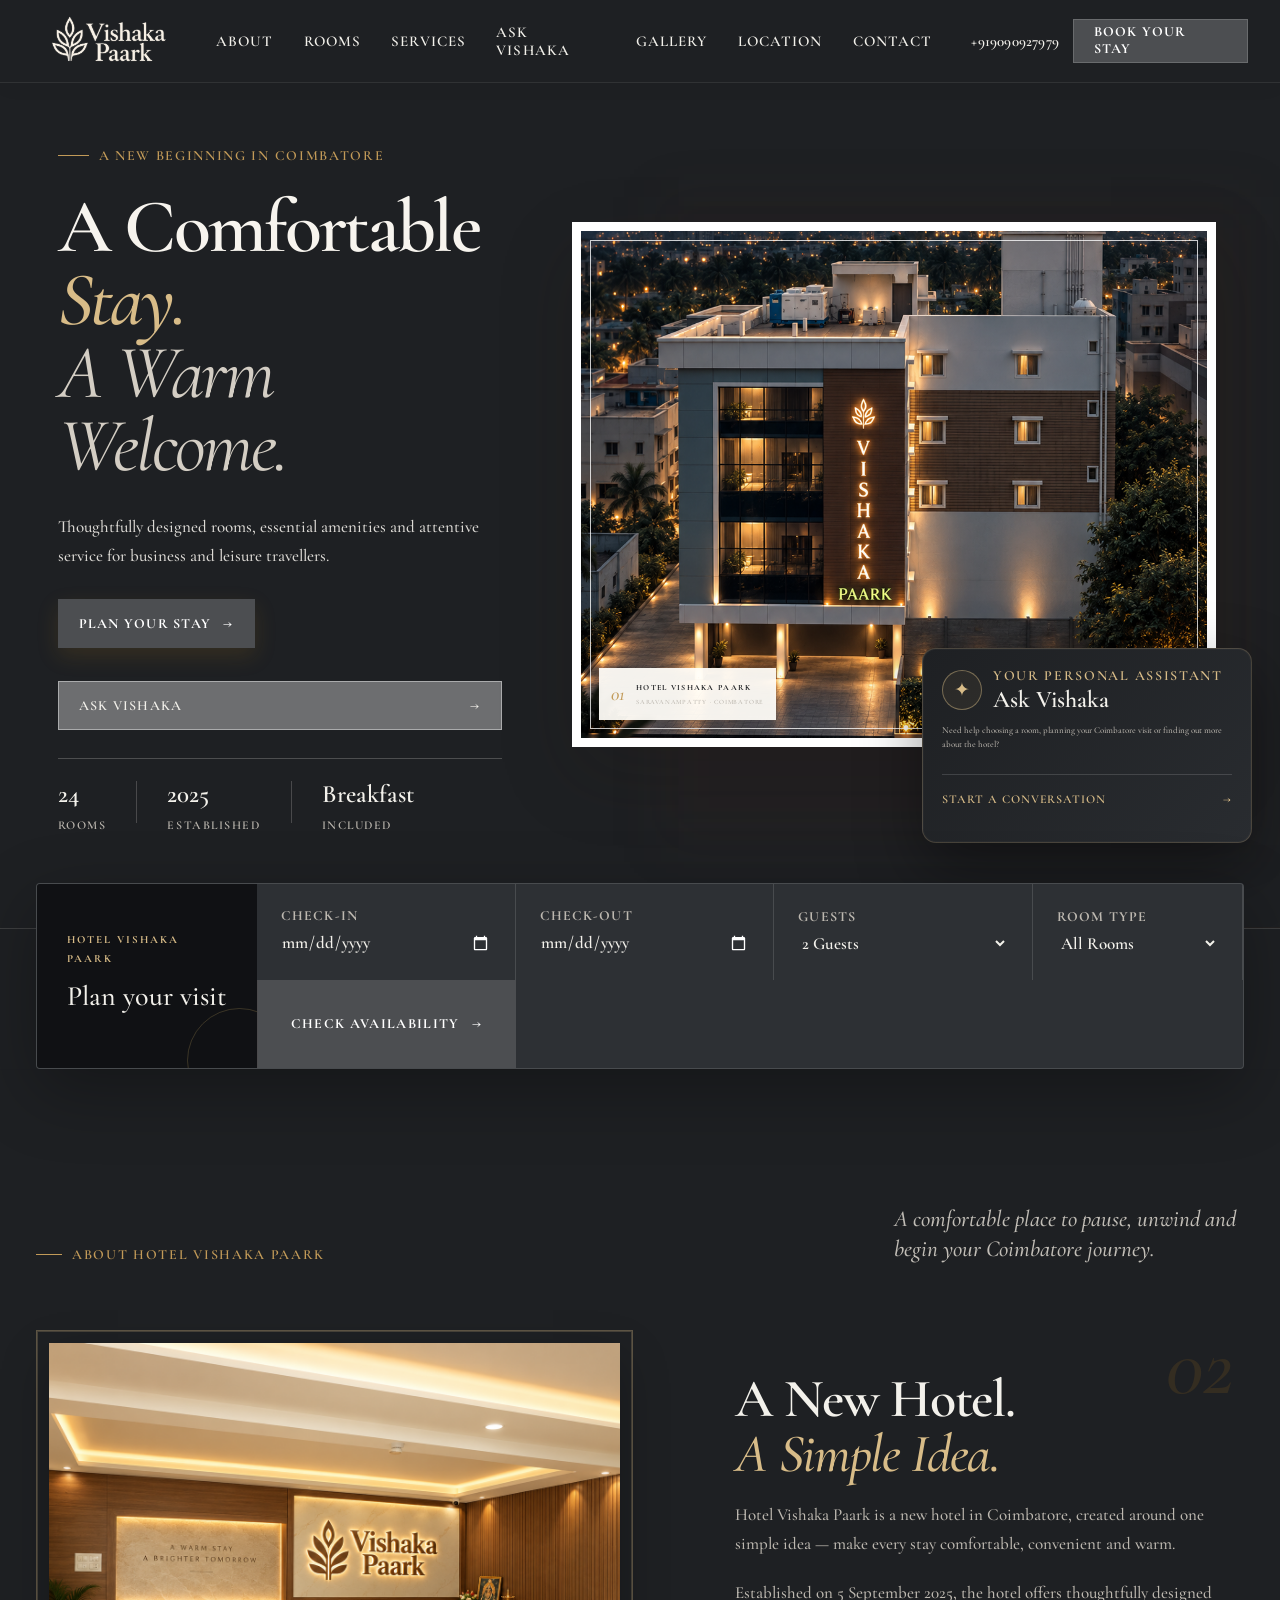
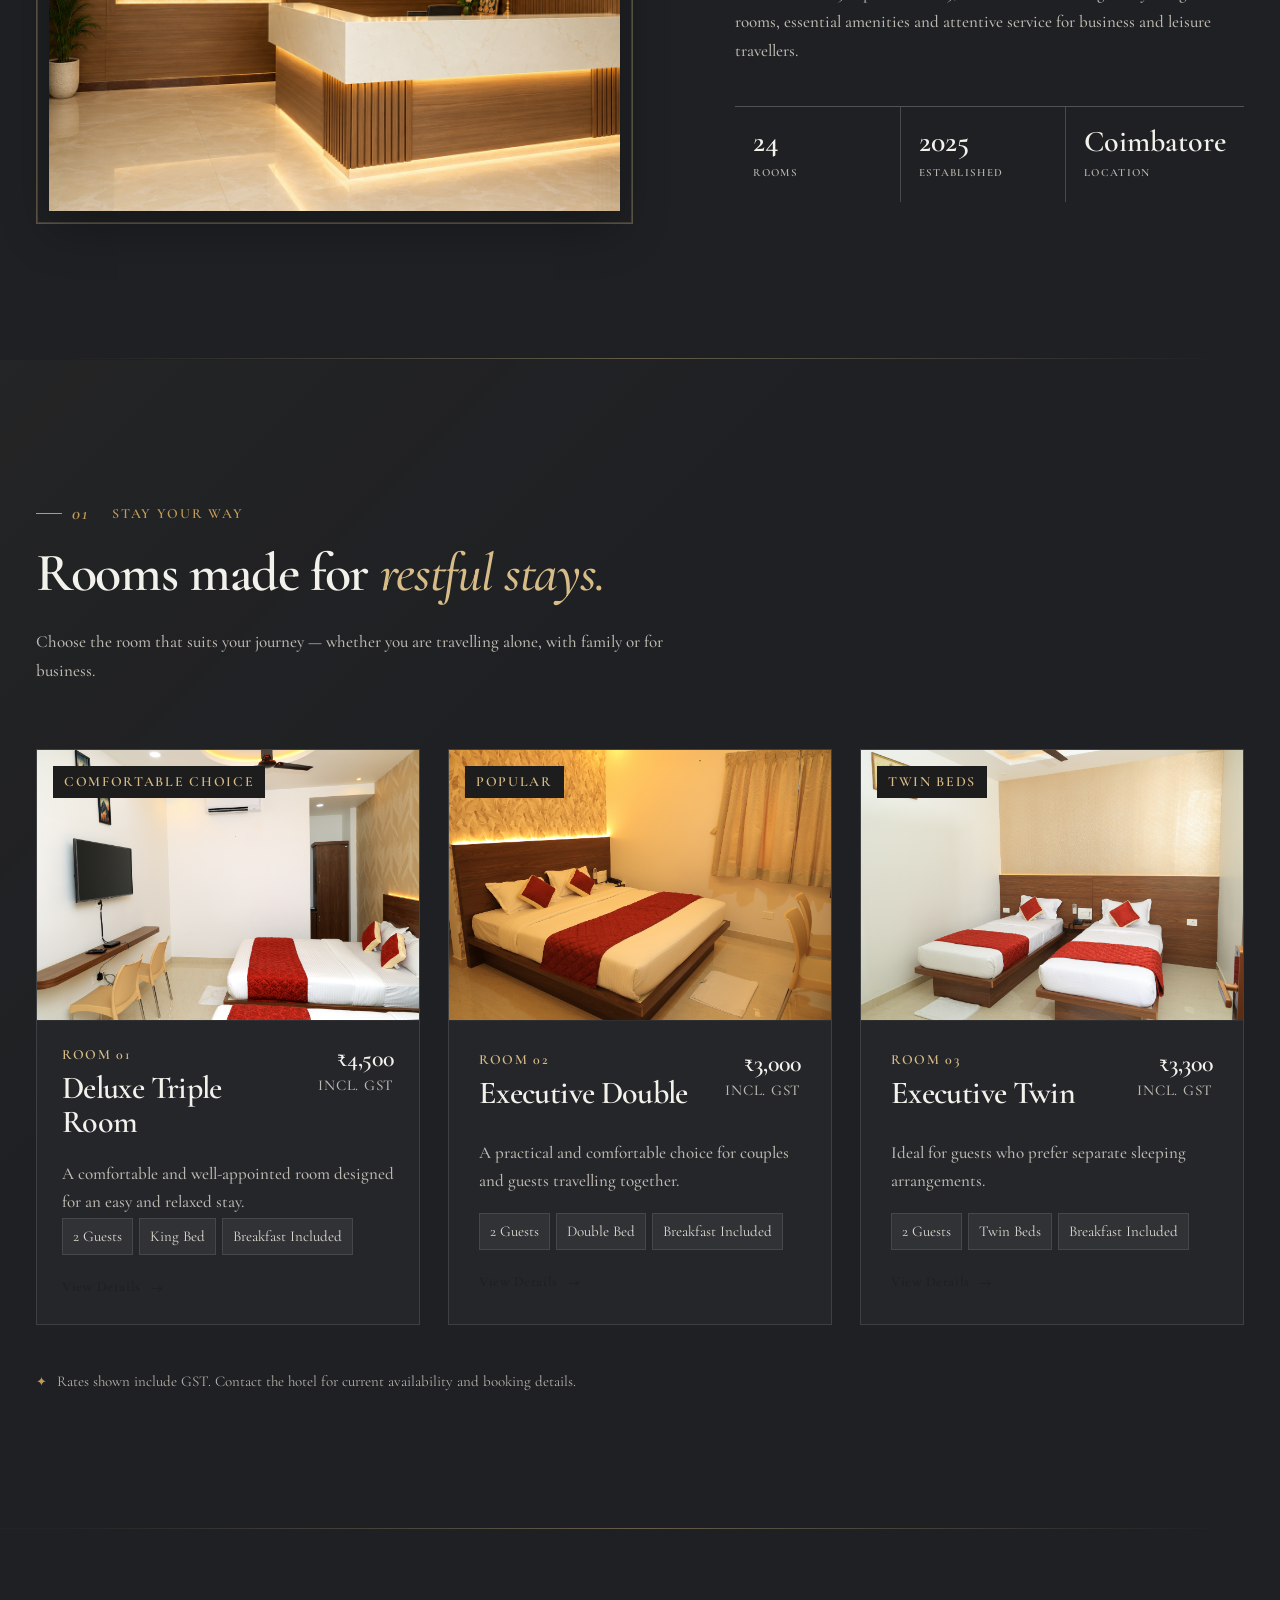
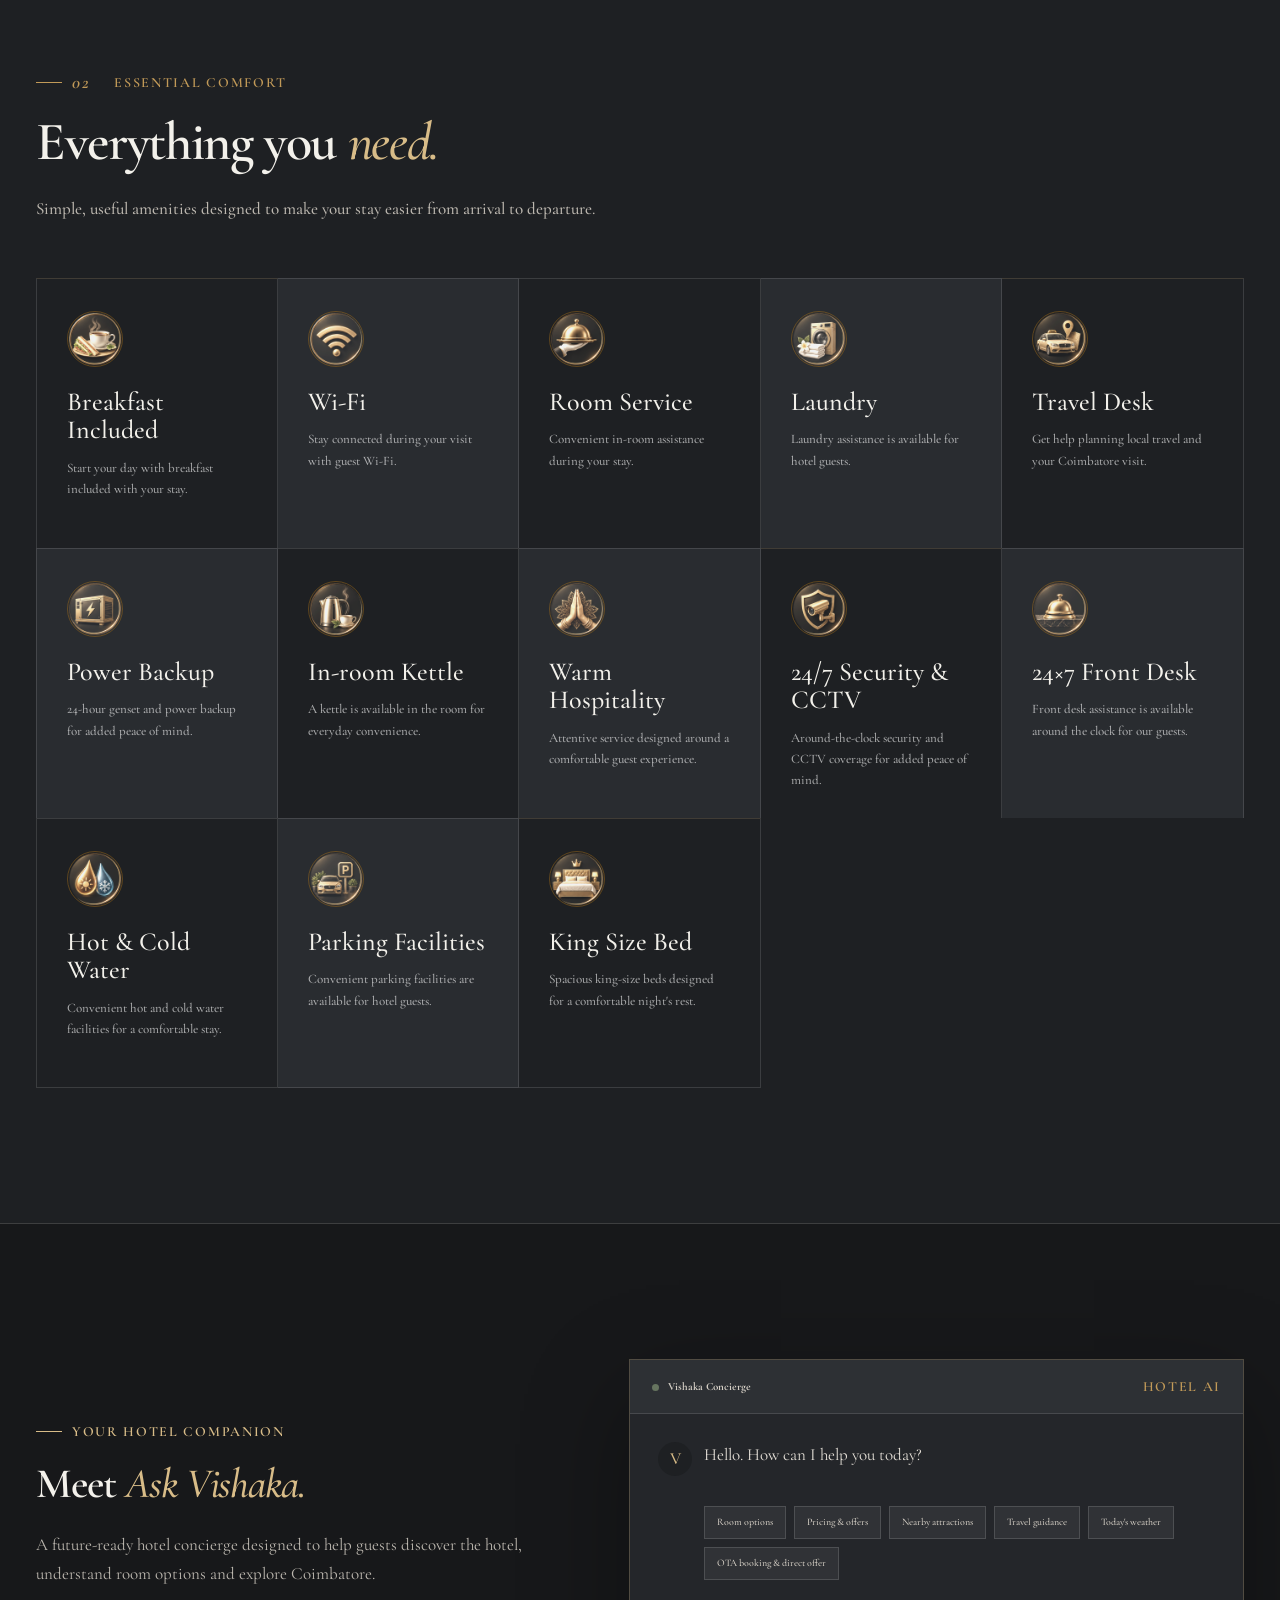
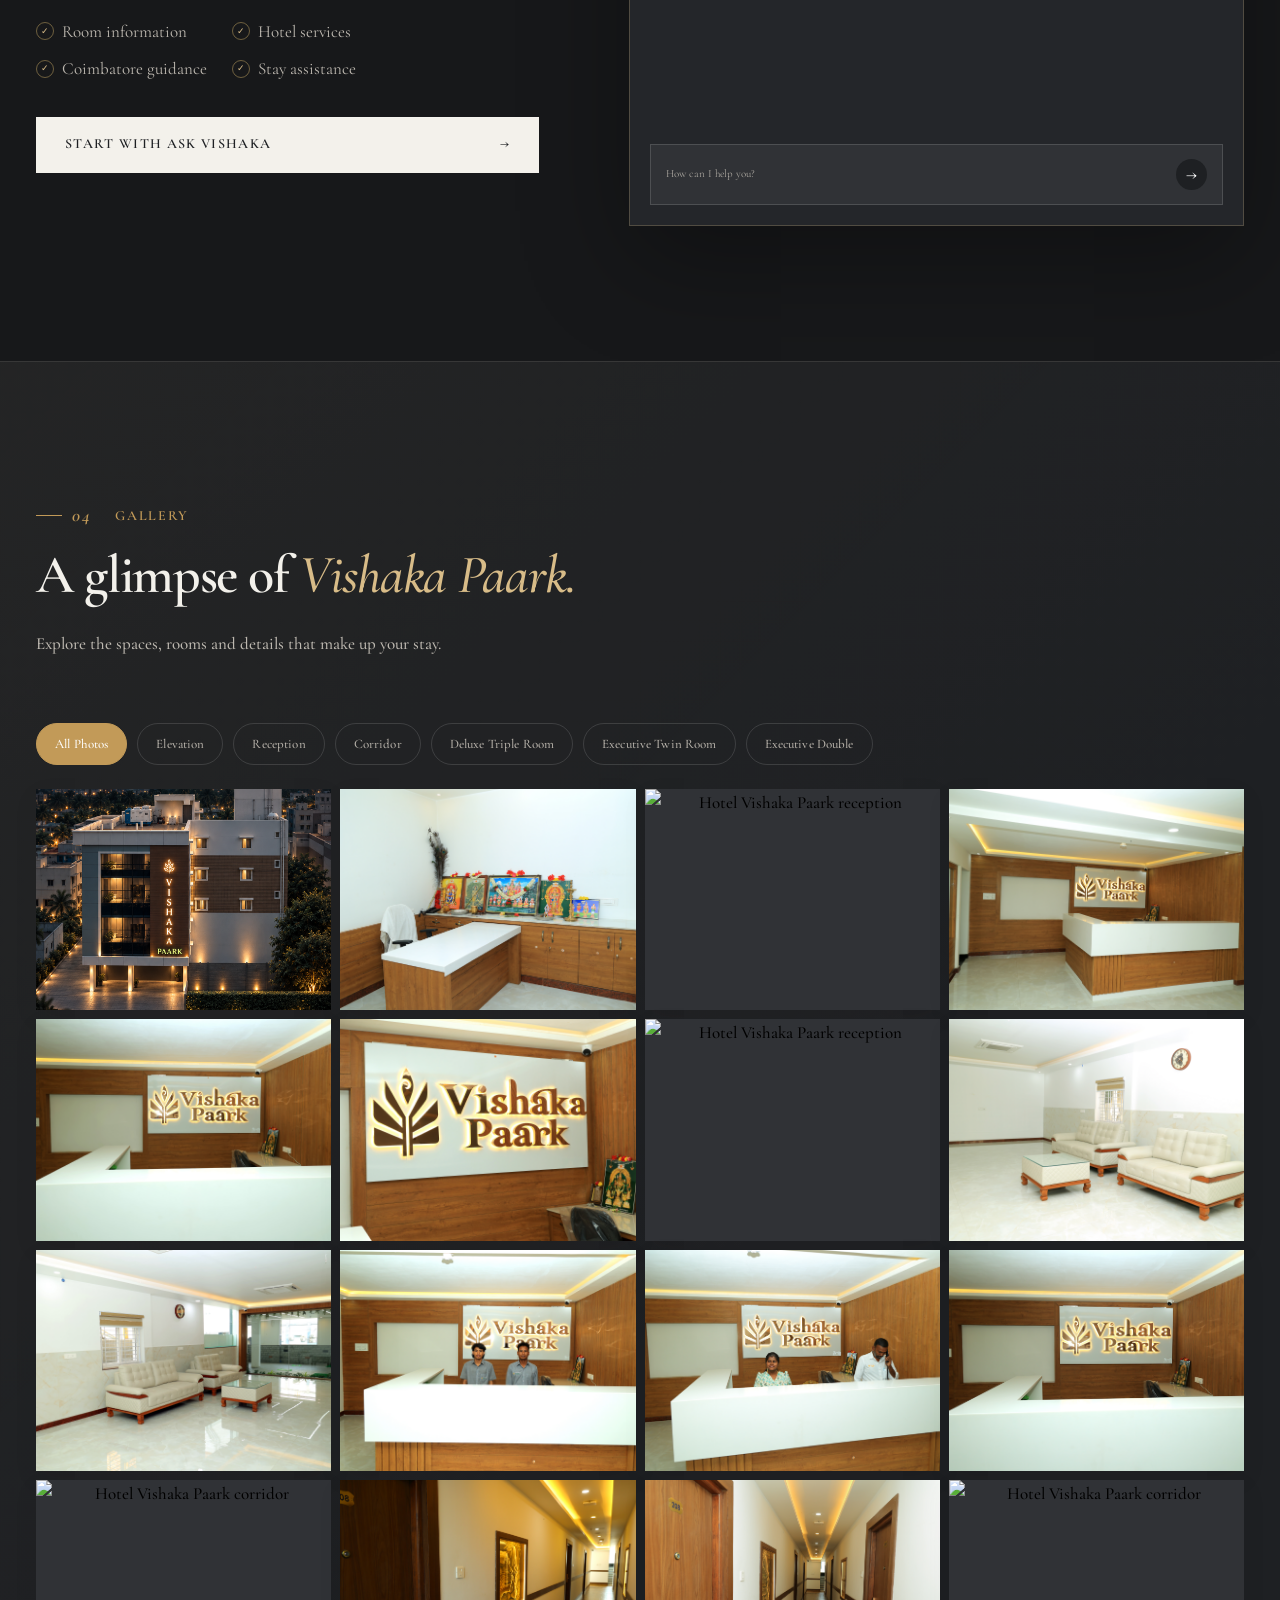
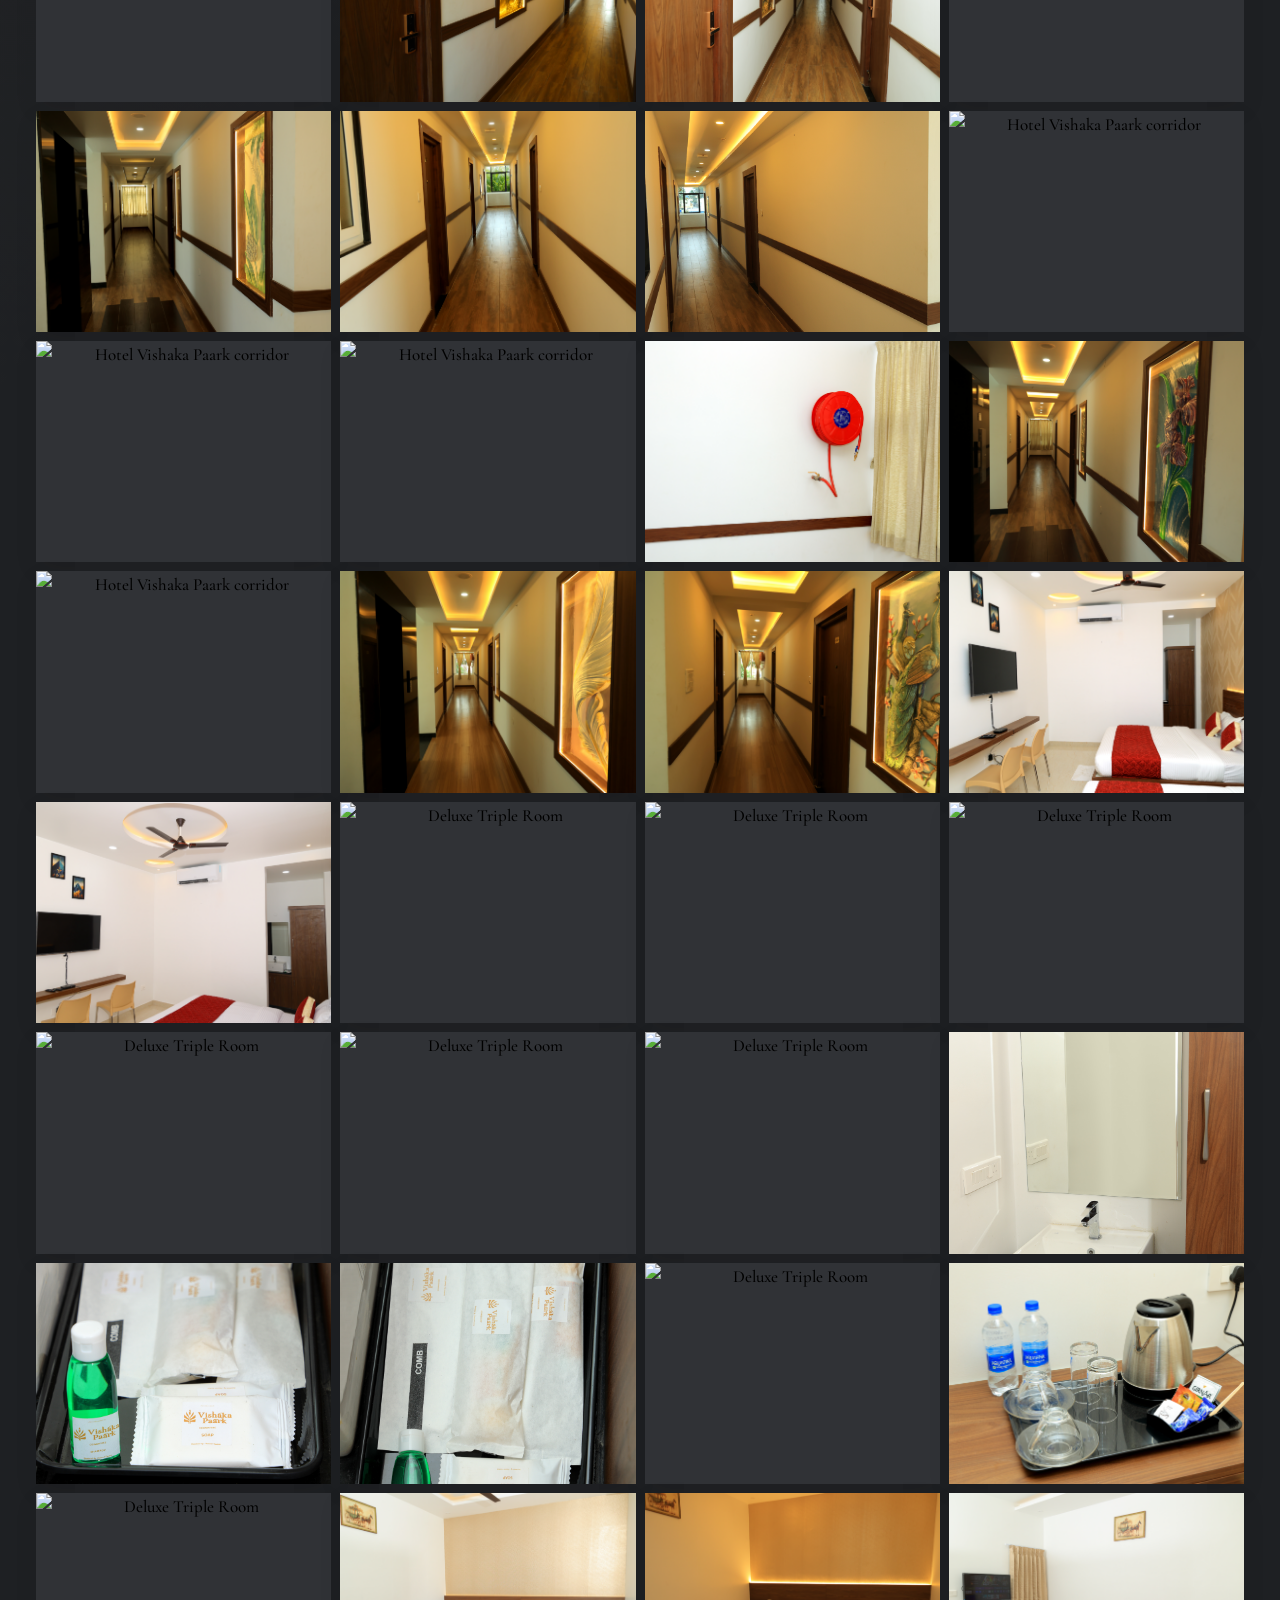
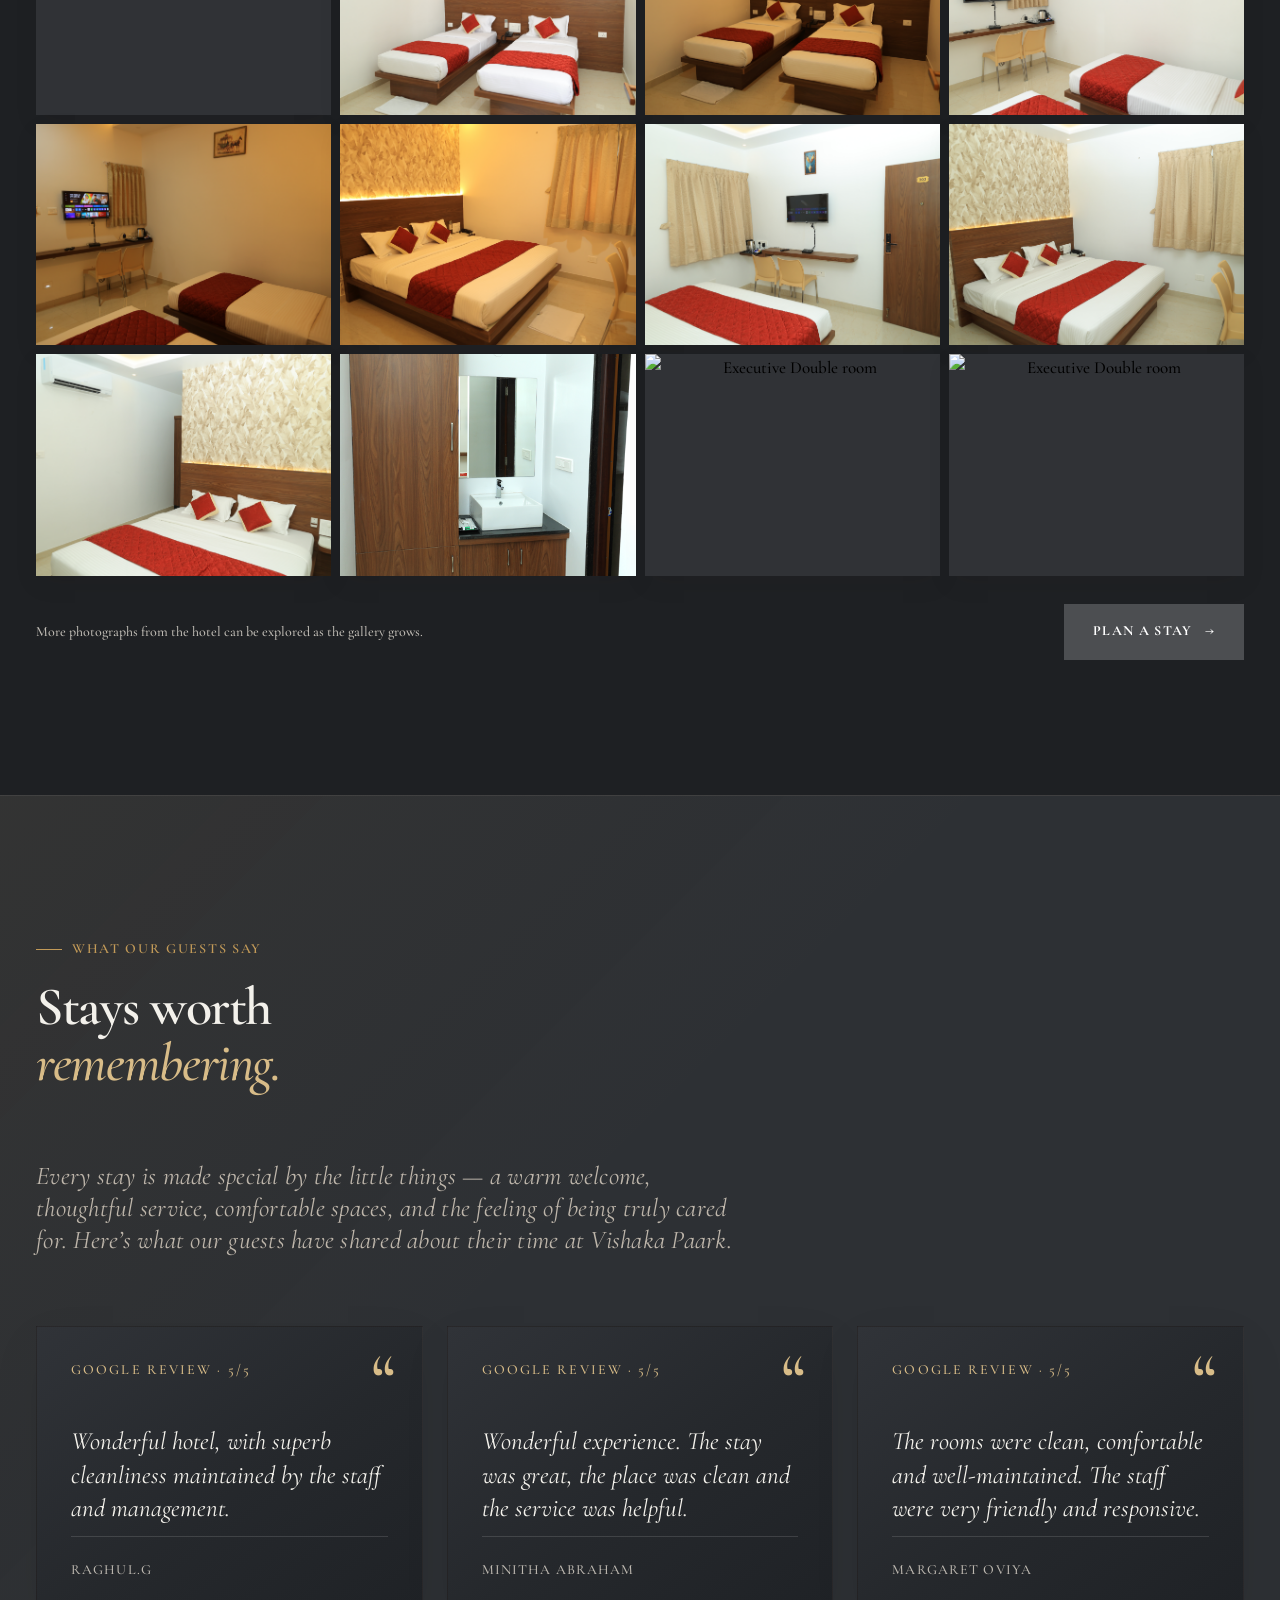
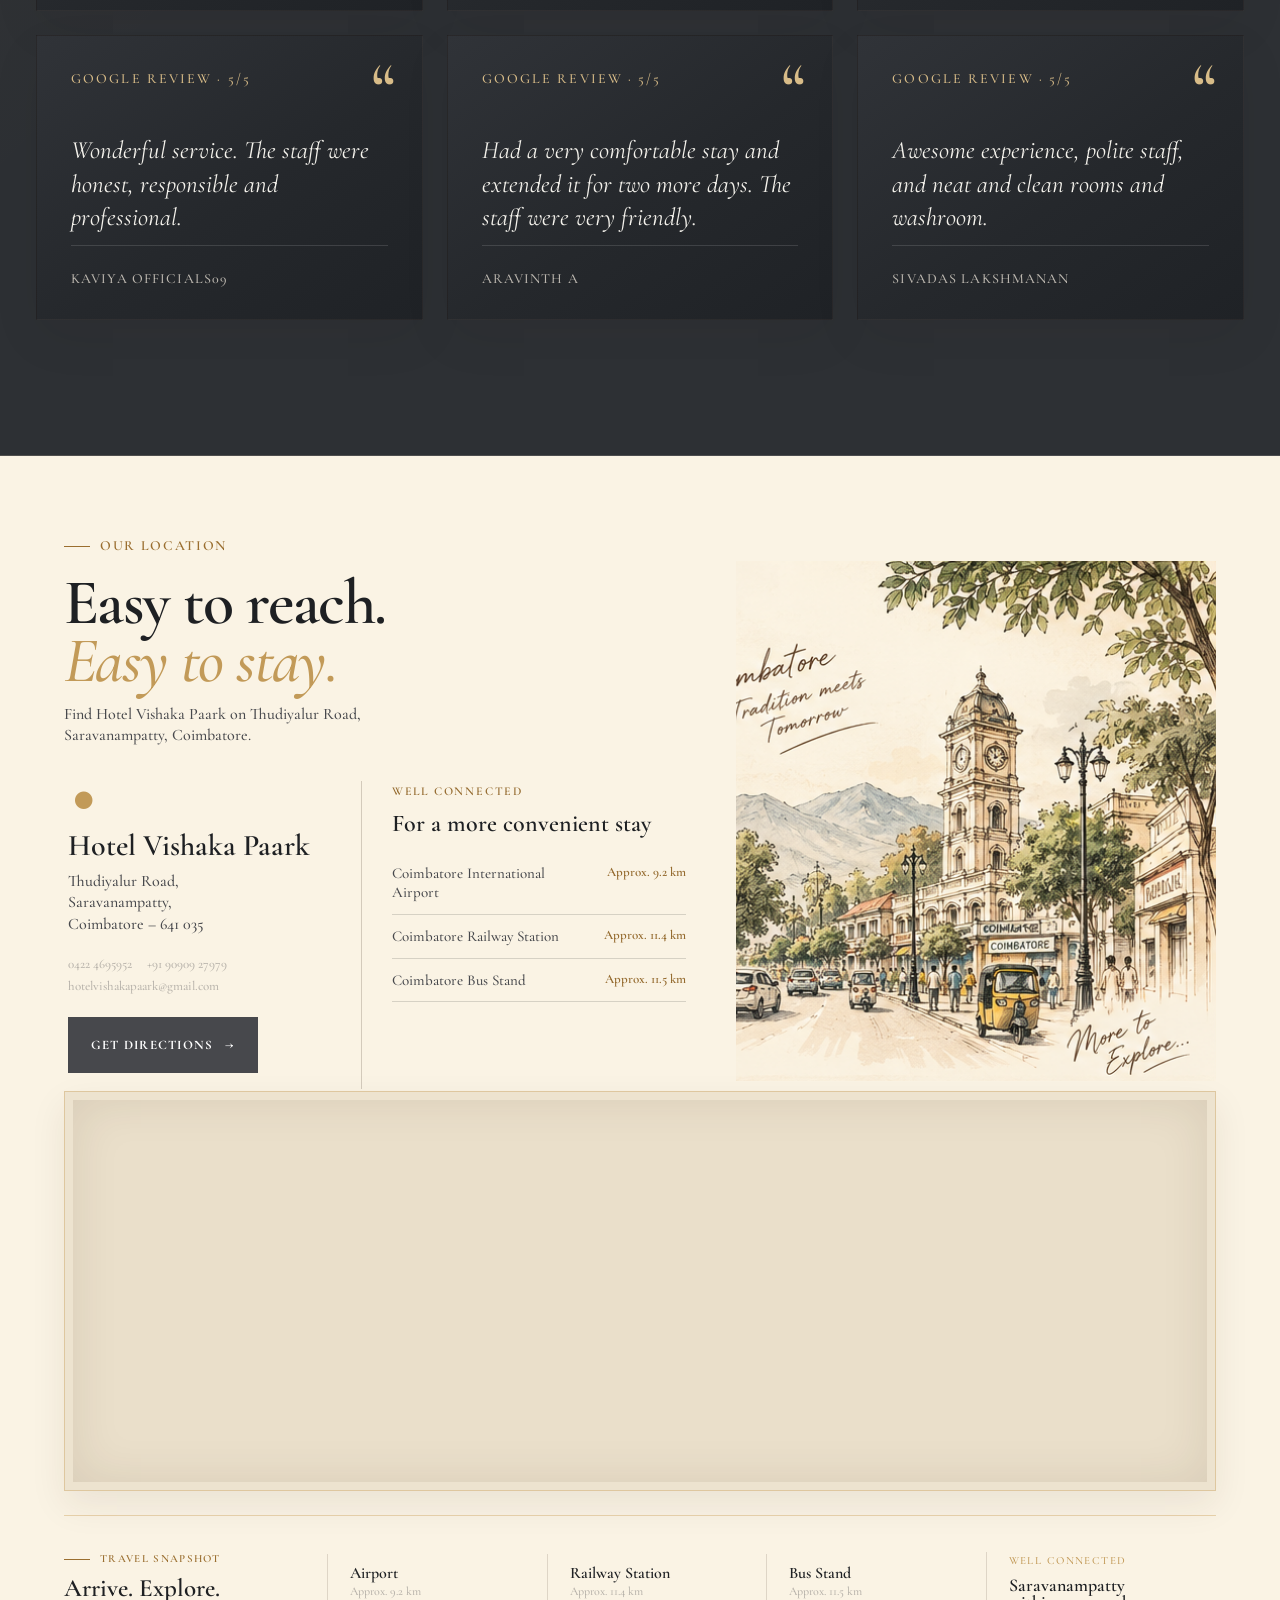
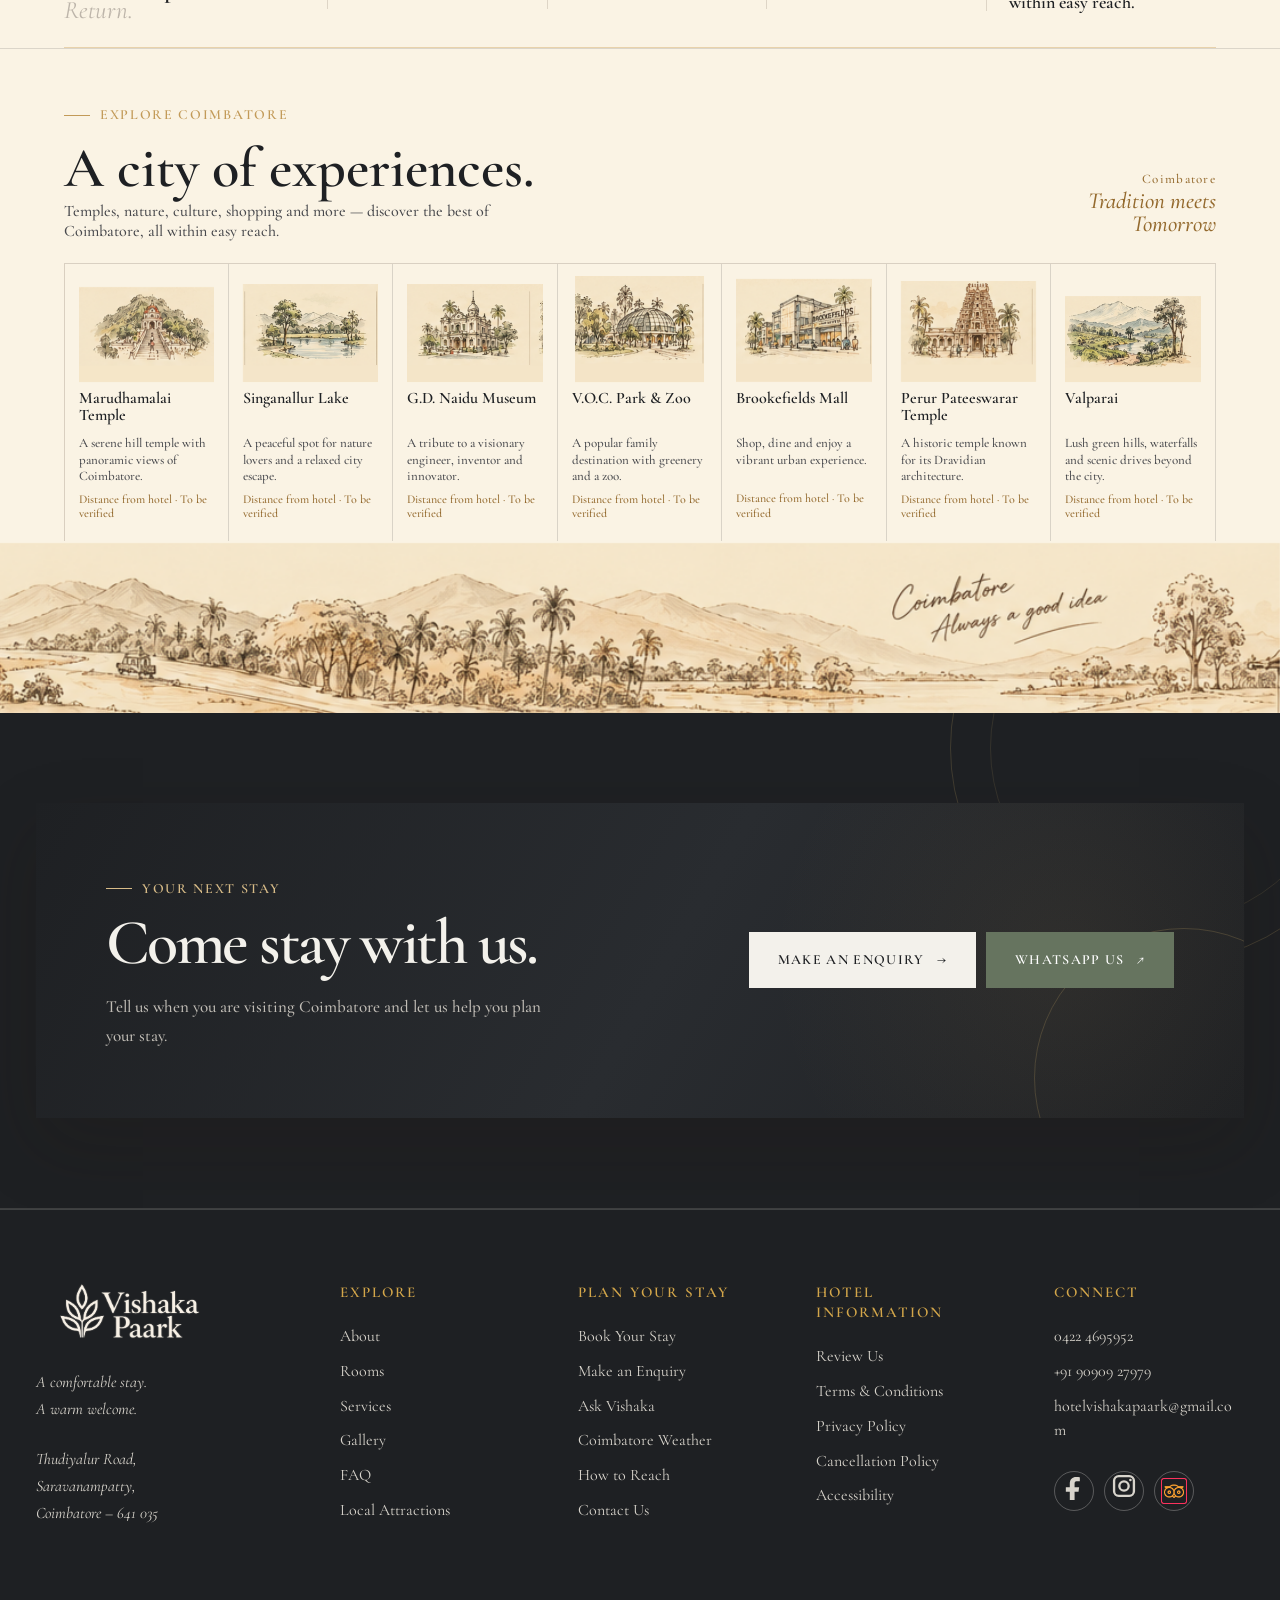
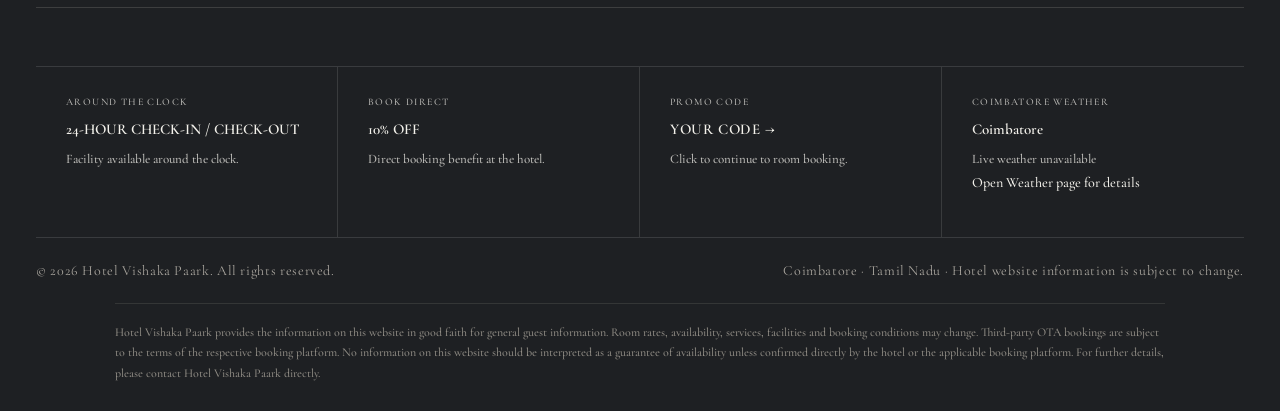
==== commit 040d0a32: "Update index.html" ====
--- a/index.html
+++ b/index.html
@@ -8,23 +8,122 @@
     content="width=device-width, initial-scale=1.0"
   >
 
-  <meta
-    name="description"
-    content="Hotel Vishaka Paark, Coimbatore — a comfortable stay with thoughtfully designed rooms, essential amenities and warm hospitality."
-  >
-
-  <meta
-    name="theme-color"
-    content="#3a2418"
-  >
-
-  <title>Hotel Vishaka Paark | A Comfortable Stay in Coimbatore</title>
-
-  <link
-    rel="icon"
-    type="image/png"
-    href="assets/icons/favicon.png"
-  >
+<meta
+  name="description"
+  content="Hotel Vishaka Paark in Saravanampatty, Coimbatore, offers 24 comfortable rooms, breakfast included, Wi-Fi, room service, 24×7 front desk and warm hospitality."
+>
+
+<title>Hotel Vishaka Paark | Hotel in Saravanampatty, Coimbatore</title>
+
+<!-- Canonical URL -->
+<link
+  rel="canonical"
+  href="https://www.hotelvishakapaark.com/"
+>
+
+<!-- Robots -->
+<meta
+  name="robots"
+  content="index, follow, max-image-preview:large, max-snippet:-1, max-video-preview:-1"
+>
+
+<!-- Open Graph -->
+<meta
+  property="og:type"
+  content="website"
+>
+
+<meta
+  property="og:url"
+  content="https://www.hotelvishakapaark.com/"
+>
+
+<meta
+  property="og:title"
+  content="Hotel Vishaka Paark | Hotel in Saravanampatty, Coimbatore"
+>
+
+<meta
+  property="og:description"
+  content="Stay at Hotel Vishaka Paark in Saravanampatty, Coimbatore, with 24 rooms, breakfast included, Wi-Fi, room service and 24×7 front desk."
+>
+
+<meta
+  property="og:site_name"
+  content="Hotel Vishaka Paark"
+>
+
+<meta
+  property="og:locale"
+  content="en_IN"
+>
+
+<meta
+  property="og:image"
+  content="https://www.hotelvishakapaark.com/assets/images/Elevation/elevation.png"
+>
+
+<meta
+  property="og:image:alt"
+  content="Hotel Vishaka Paark exterior in Coimbatore"
+>
+
+<!-- Hotel Structured Data -->
+<script type="application/ld+json">
+{
+  "@context": "https://schema.org",
+  "@type": "Hotel",
+  "@id": "https://www.hotelvishakapaark.com/#hotel",
+  "name": "Hotel Vishaka Paark",
+  "description": "Hotel Vishaka Paark is a hotel in Saravanampatty, Coimbatore, offering 24 rooms, breakfast, Wi-Fi, room service and a 24×7 front desk.",
+  "url": "https://www.hotelvishakapaark.com/",
+  "telephone": "+91 422 4695952",
+  "email": "hotelvishakapaark@gmail.com",
+  "image": "https://www.hotelvishakapaark.com/assets/images/Elevation/elevation.png",
+  "address": {
+    "@type": "PostalAddress",
+    "streetAddress": "Thudiyalur Road, Saravanampatty",
+    "addressLocality": "Coimbatore",
+    "addressRegion": "Tamil Nadu",
+    "postalCode": "641035",
+    "addressCountry": "IN"
+  },
+  "numberOfRooms": 24,
+  "amenityFeature": [
+    {
+      "@type": "LocationFeatureSpecification",
+      "name": "Free Wi-Fi",
+      "value": true
+    },
+    {
+      "@type": "LocationFeatureSpecification",
+      "name": "Breakfast",
+      "value": true
+    },
+    {
+      "@type": "LocationFeatureSpecification",
+      "name": "Room Service",
+      "value": true
+    },
+    {
+      "@type": "LocationFeatureSpecification",
+      "name": "24×7 Front Desk",
+      "value": true
+    }
+  ]
+}
+</script>
+
+<meta
+  name="theme-color"
+  content="#3a2418"
+>
+
+<link
+  rel="icon"
+  type="image/png"
+  href="assets/icons/favicon.png"
+>
 
   <!-- Google Fonts -->
   <link
@@ -39,7 +138,7 @@
   >
 
   <link
-    href="https://fonts.googleapis.com/css2?family=Cormorant+Garamond:wght@400;500;600;700&display=swap"
+    href="https://fonts.googleapis.com/css2?family=Cinzel:wght@500;600&family=Cormorant+Garamond:wght@400;500;600;700&display=swap"
     rel="stylesheet"
   >
 
@@ -110,12 +209,13 @@
       <div class="header-actions">
 
         <a
-          class="header-phone"
-          href="tel:+919090927979"
-        >
-          <span class="phone-icon">◉</span>
-          +91 90909 27979
-        </a>
+  class="header-phone"
+  href="tel:+919090927979"
+  aria-label="Call Hotel Vishaka Paark"
+>
+  <span class="phone-icon" aria-hidden="true"></span>
+  +919090927979
+</a>
 
         <a
           class="header-cta"
@@ -164,6 +264,11 @@
         class="hero-paper-texture"
         aria-hidden="true"
       ></div>
+
+      <div class="hero-side-art" aria-hidden="true">
+        <img class="hero-side-art-textile" src="assets/images/hero/coimbatore-textile-art.png" alt="">
+        <img class="hero-side-art-city" src="assets/images/hero/coimbatore-city-art.png" alt="">
+      </div>
 <div class="container hero-container">
 
 
@@ -397,7 +502,7 @@
           </div>
 
 
-          <form class="quick-booking-form">
+          <form class="quick-booking-form" id="booking-form">
 
             <div class="booking-field">
 
@@ -409,6 +514,7 @@
                 id="checkin"
                 name="checkin"
                 type="date"
+                required
               >
 
             </div>
@@ -424,6 +530,7 @@
                 id="checkout"
                 name="checkout"
                 type="date"
+                required
               >
 
             </div>
@@ -994,7 +1101,7 @@
 
         <article class="service-item">
 
-          <<span class="service-icon">
+          <span class="service-icon">
   <img
     src="assets/images/services/wifi.png"
     alt=""
@@ -1042,7 +1149,7 @@
 
         <article class="service-item">
 
-          <<span class="service-icon">
+          <span class="service-icon">
   <img
     src="assets/images/services/laundry.png"
     alt=""
@@ -1258,7 +1365,7 @@
 
         <article class="service-item">
 
-          <<span class="service-icon">
+          <span class="service-icon">
   <img
     src="assets/images/services/king-size-bed.png"
     alt=""
@@ -1571,8 +1678,7 @@
           </p>
 
           <a class="button button-primary"
-            class="text-link"
-            href="#contact"
+  href="#contact"
           >
             Plan a Stay
             <span>→</span>
@@ -1708,7 +1814,6 @@
           </div>
 
           <div class="location-travel-fact">
-            <span class="location-travel-icon">✈</span>
             <div>
               <strong>Airport</strong>
               <span>Approx. 9.2 km</span>
@@ -1716,7 +1821,6 @@
           </div>
 
           <div class="location-travel-fact">
-            <span class="location-travel-icon">▣</span>
             <div>
               <strong>Railway Station</strong>
               <span>Approx. 11.4 km</span>
@@ -1724,7 +1828,6 @@
           </div>
 
           <div class="location-travel-fact">
-            <span class="location-travel-icon">▰</span>
             <div>
               <strong>Bus Stand</strong>
               <span>Approx. 11.5 km</span>
@@ -2682,4 +2785,4 @@
   <script src="script.js"></script>
 
 </body>
-</html>+</html>
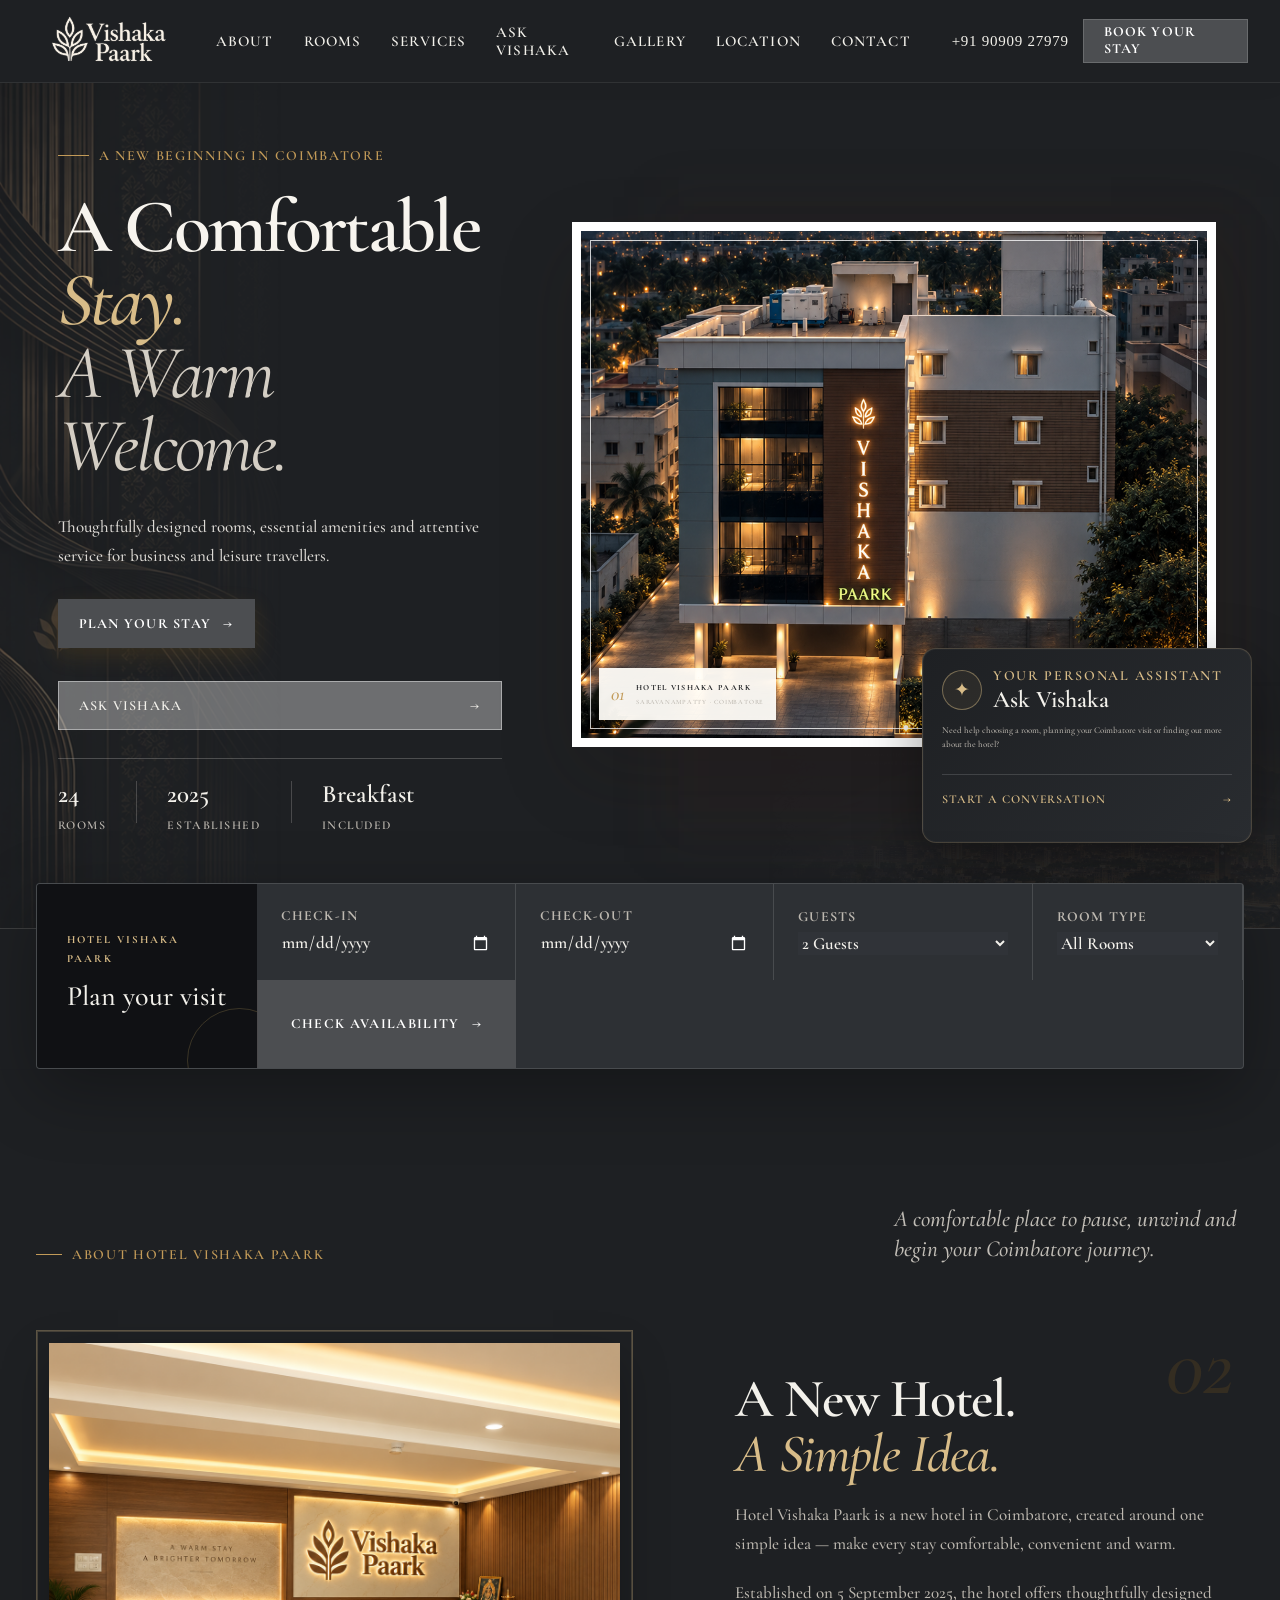
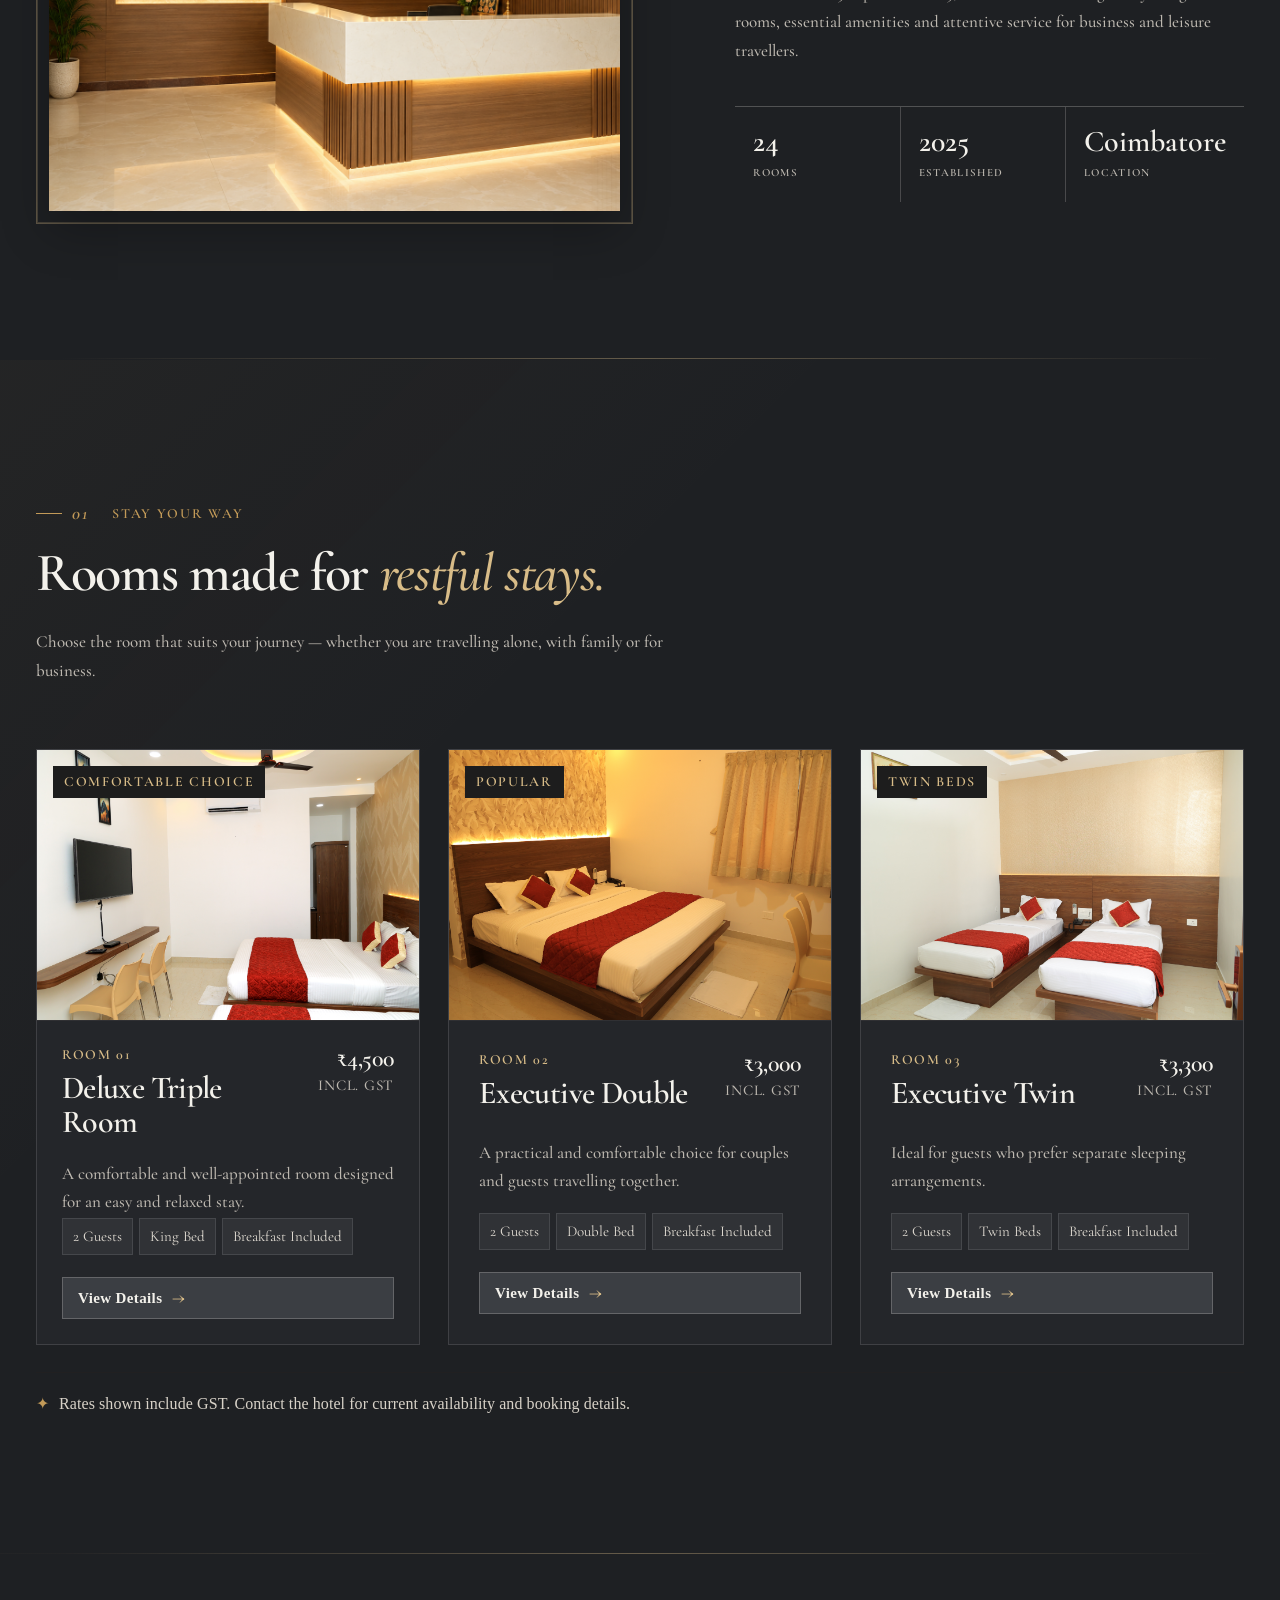
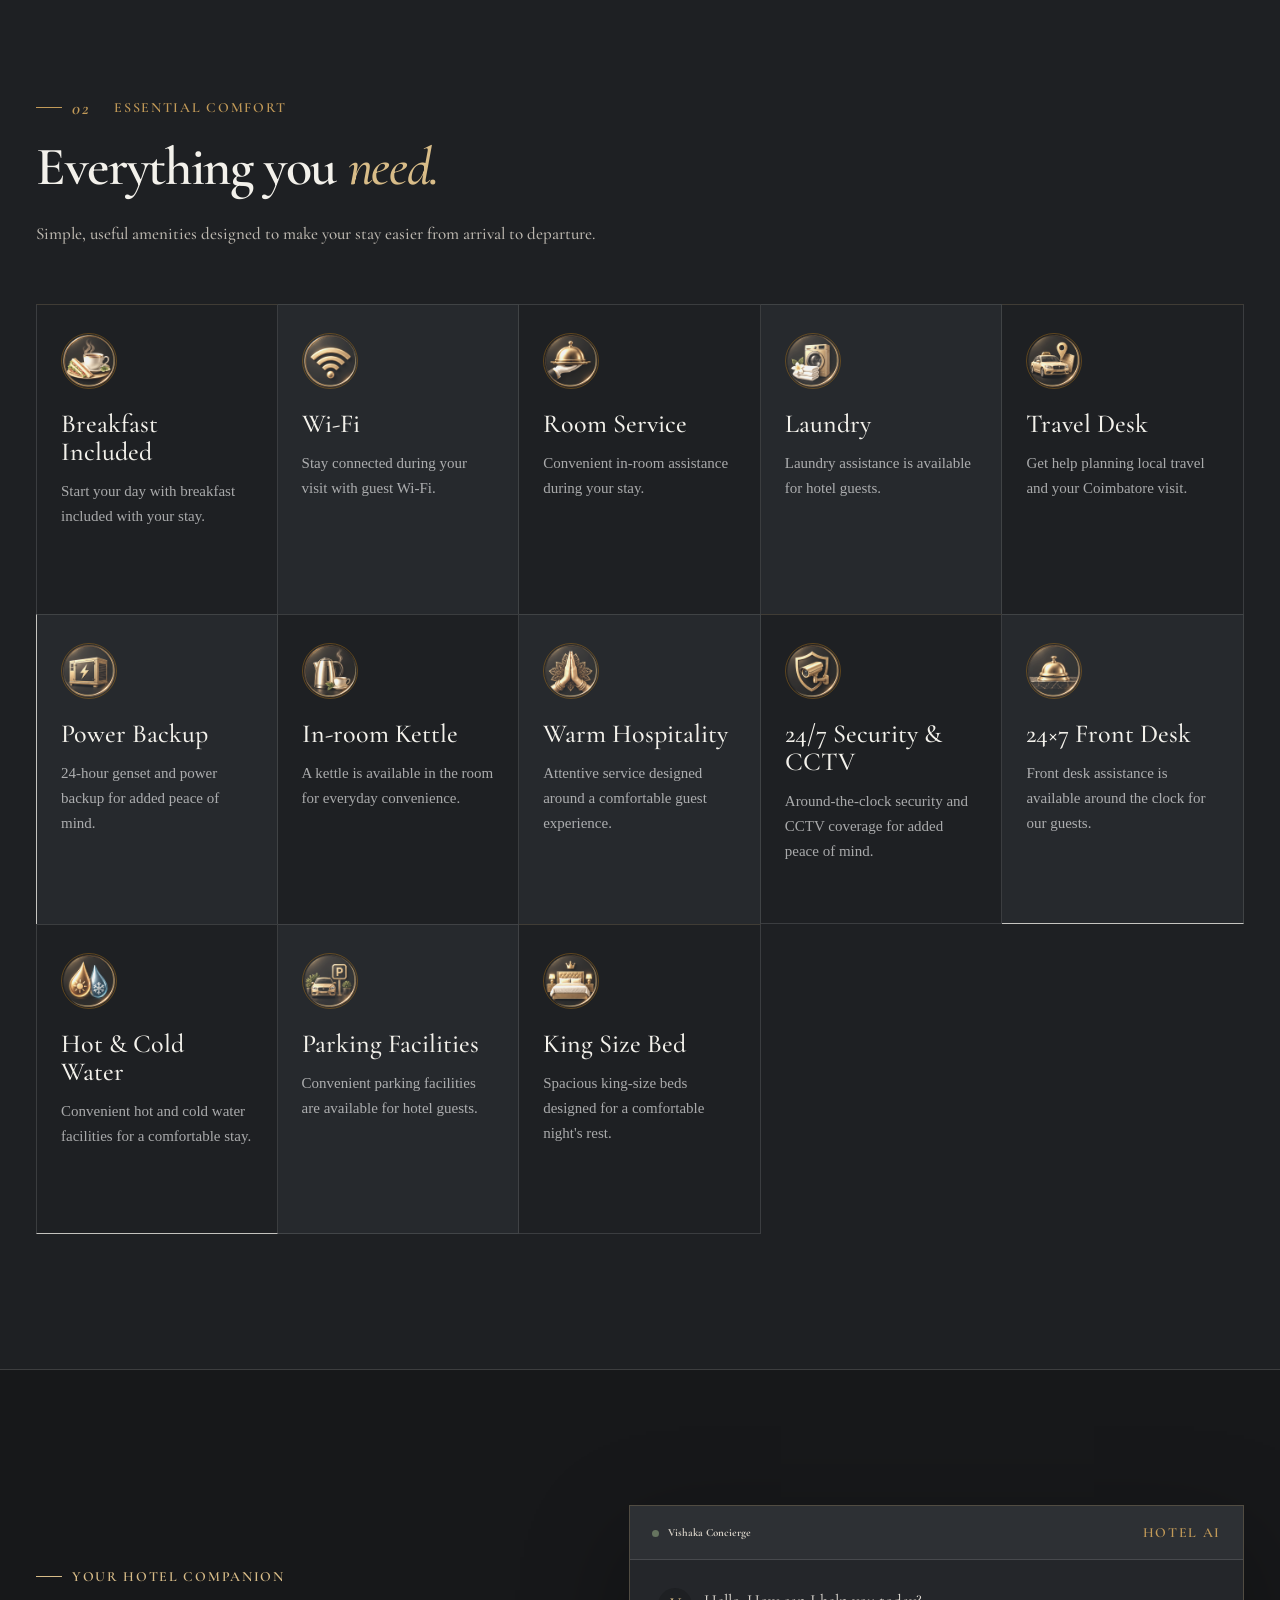
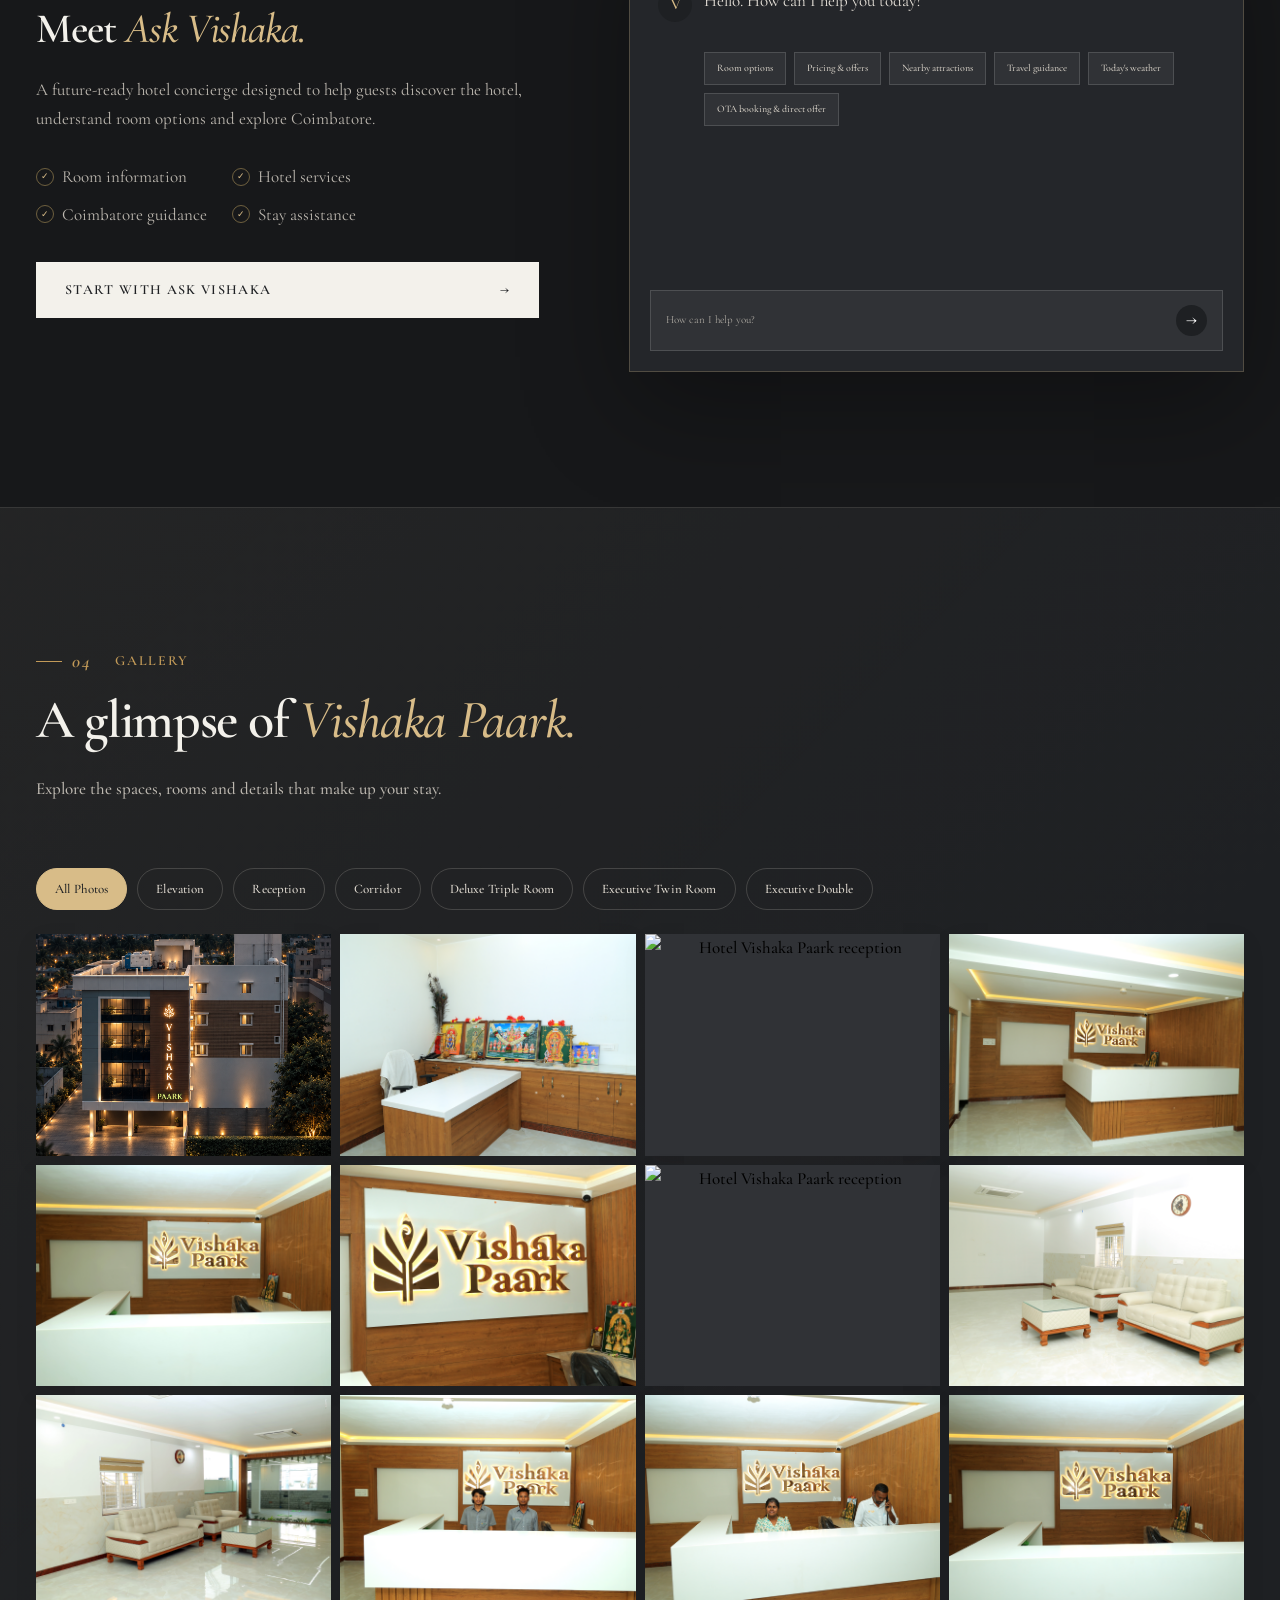
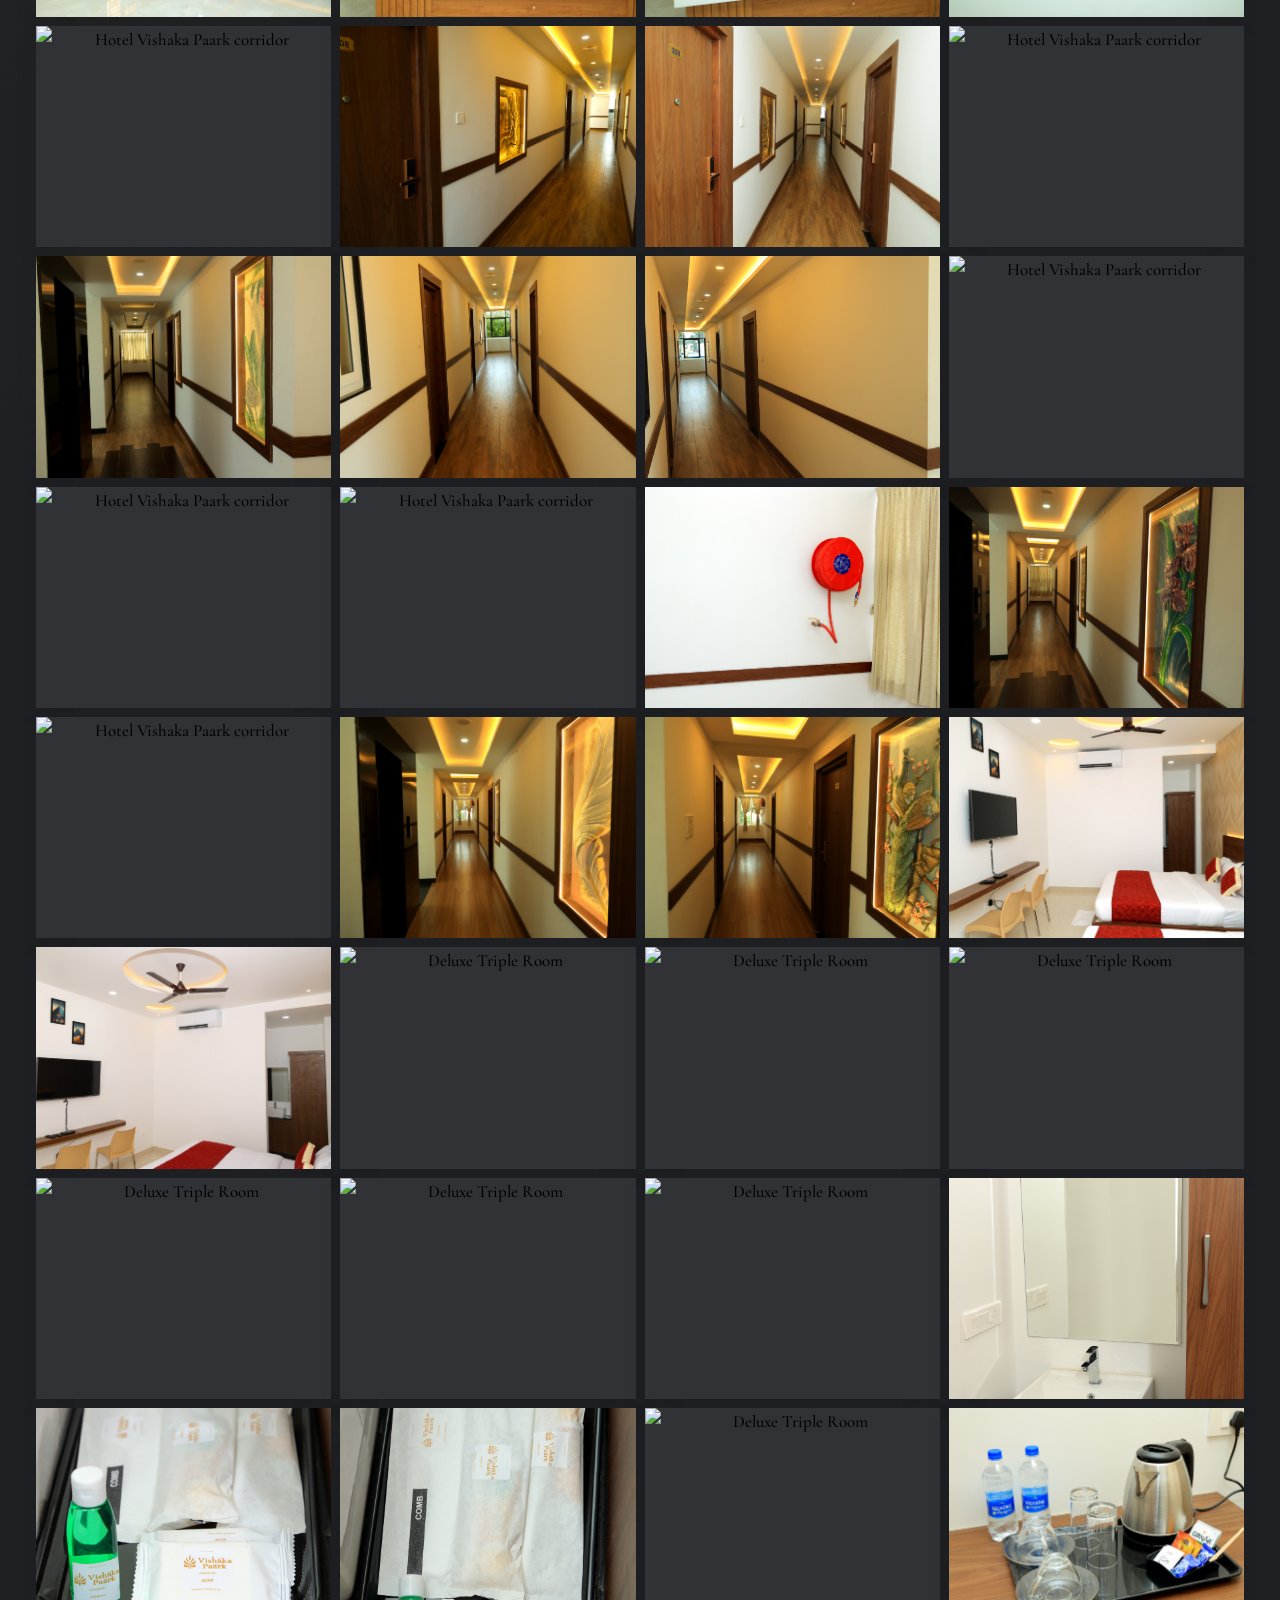
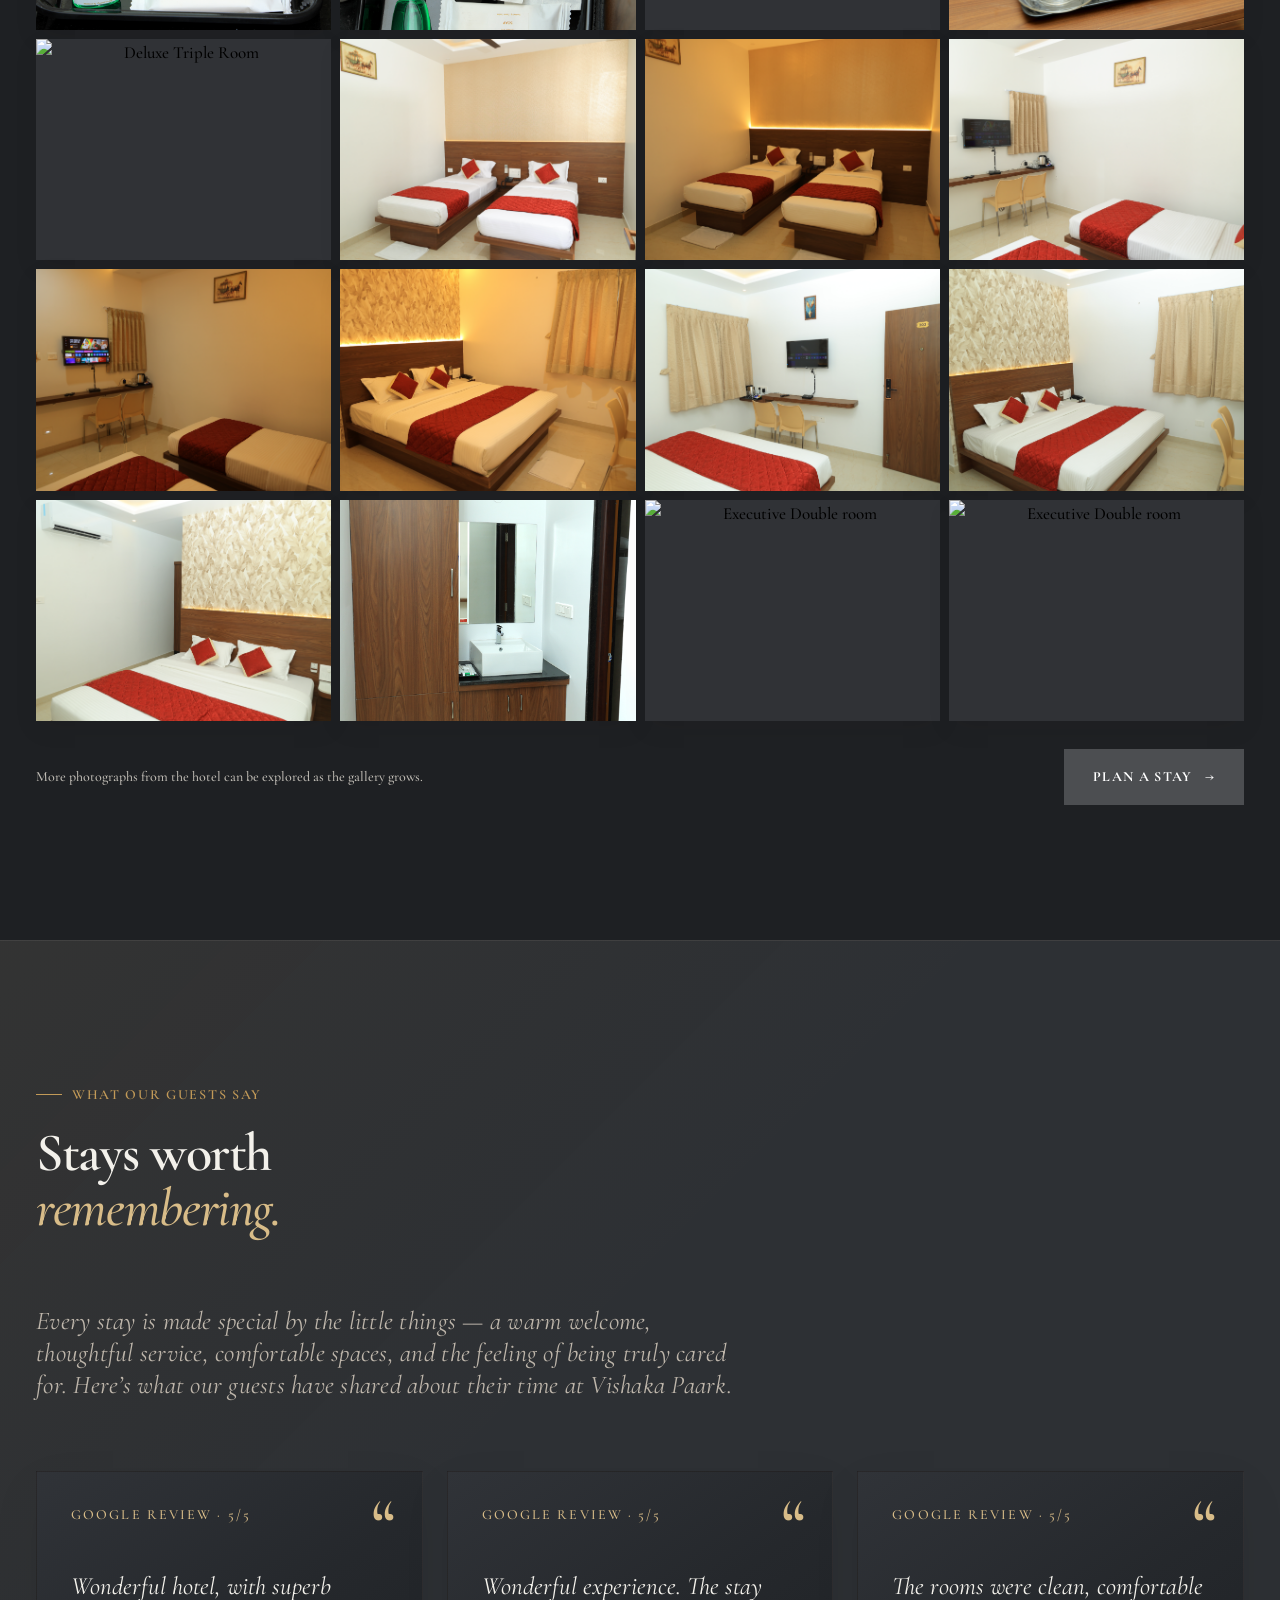
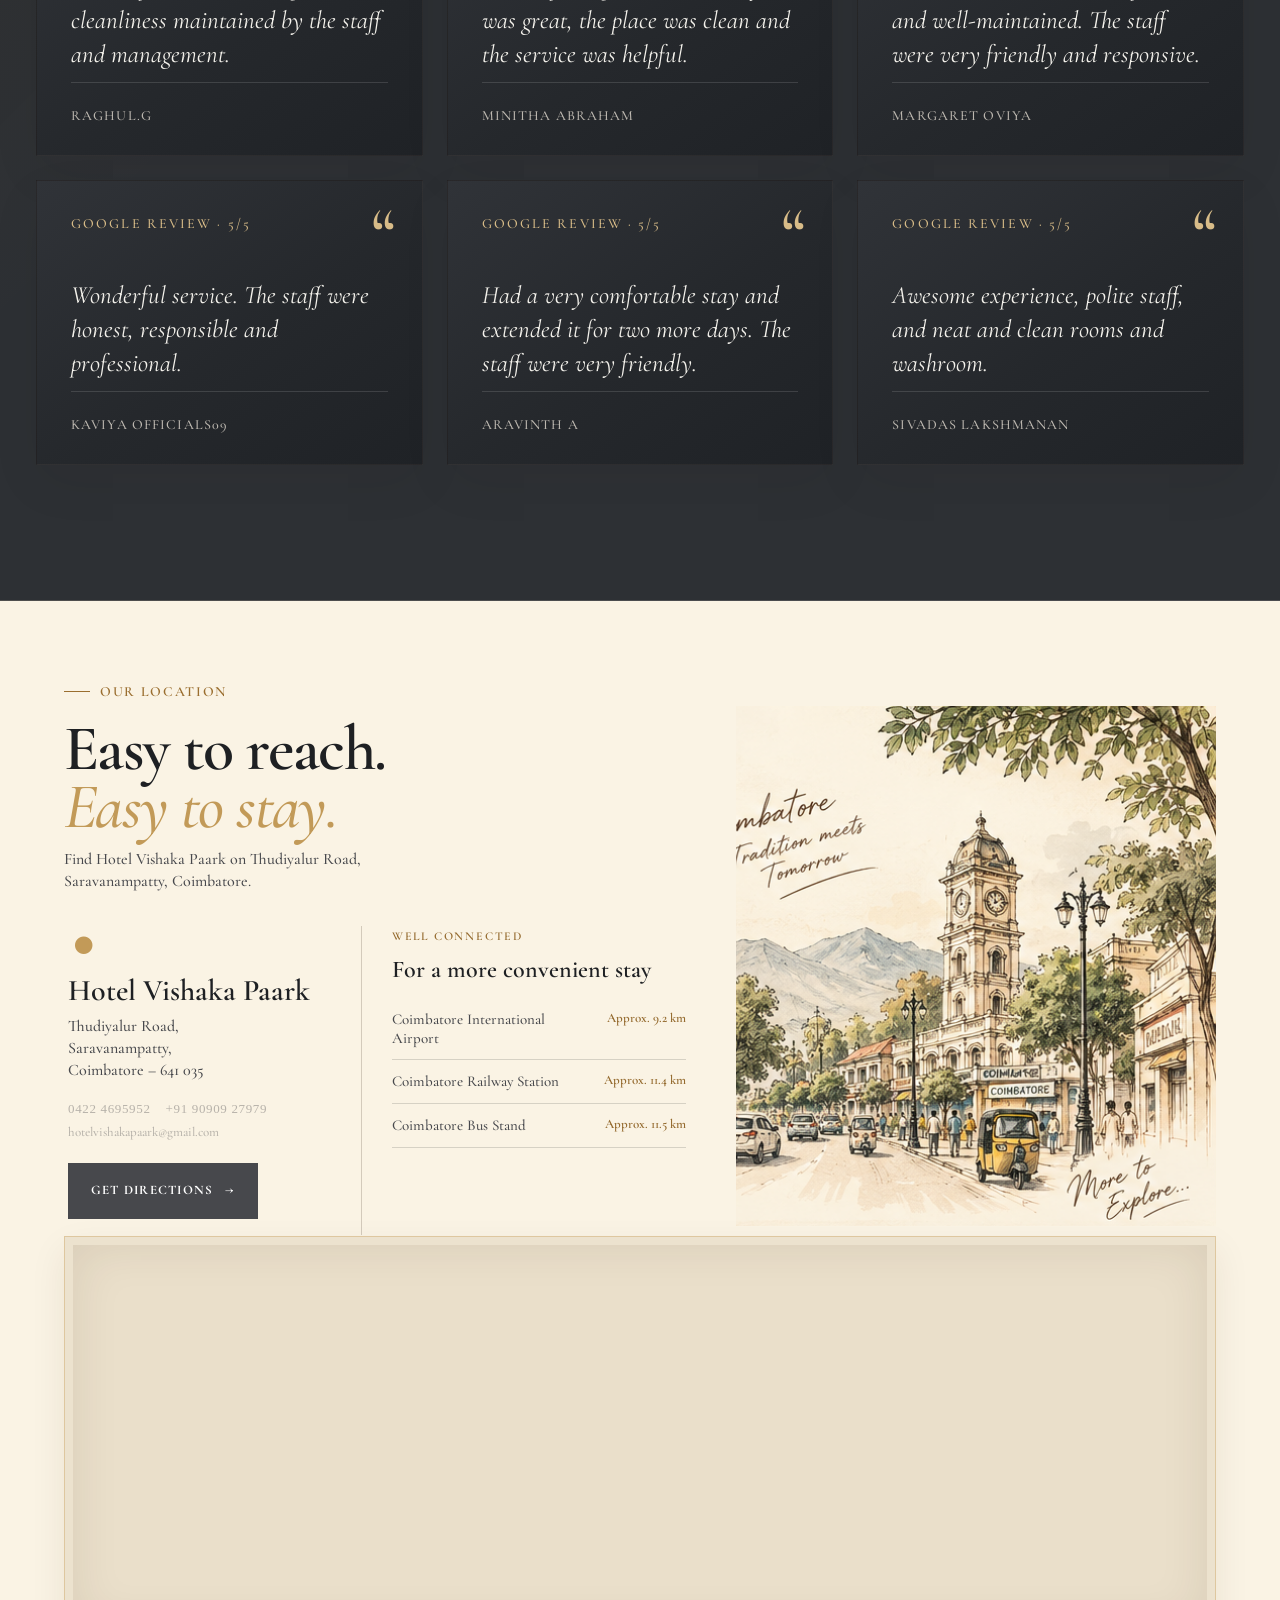
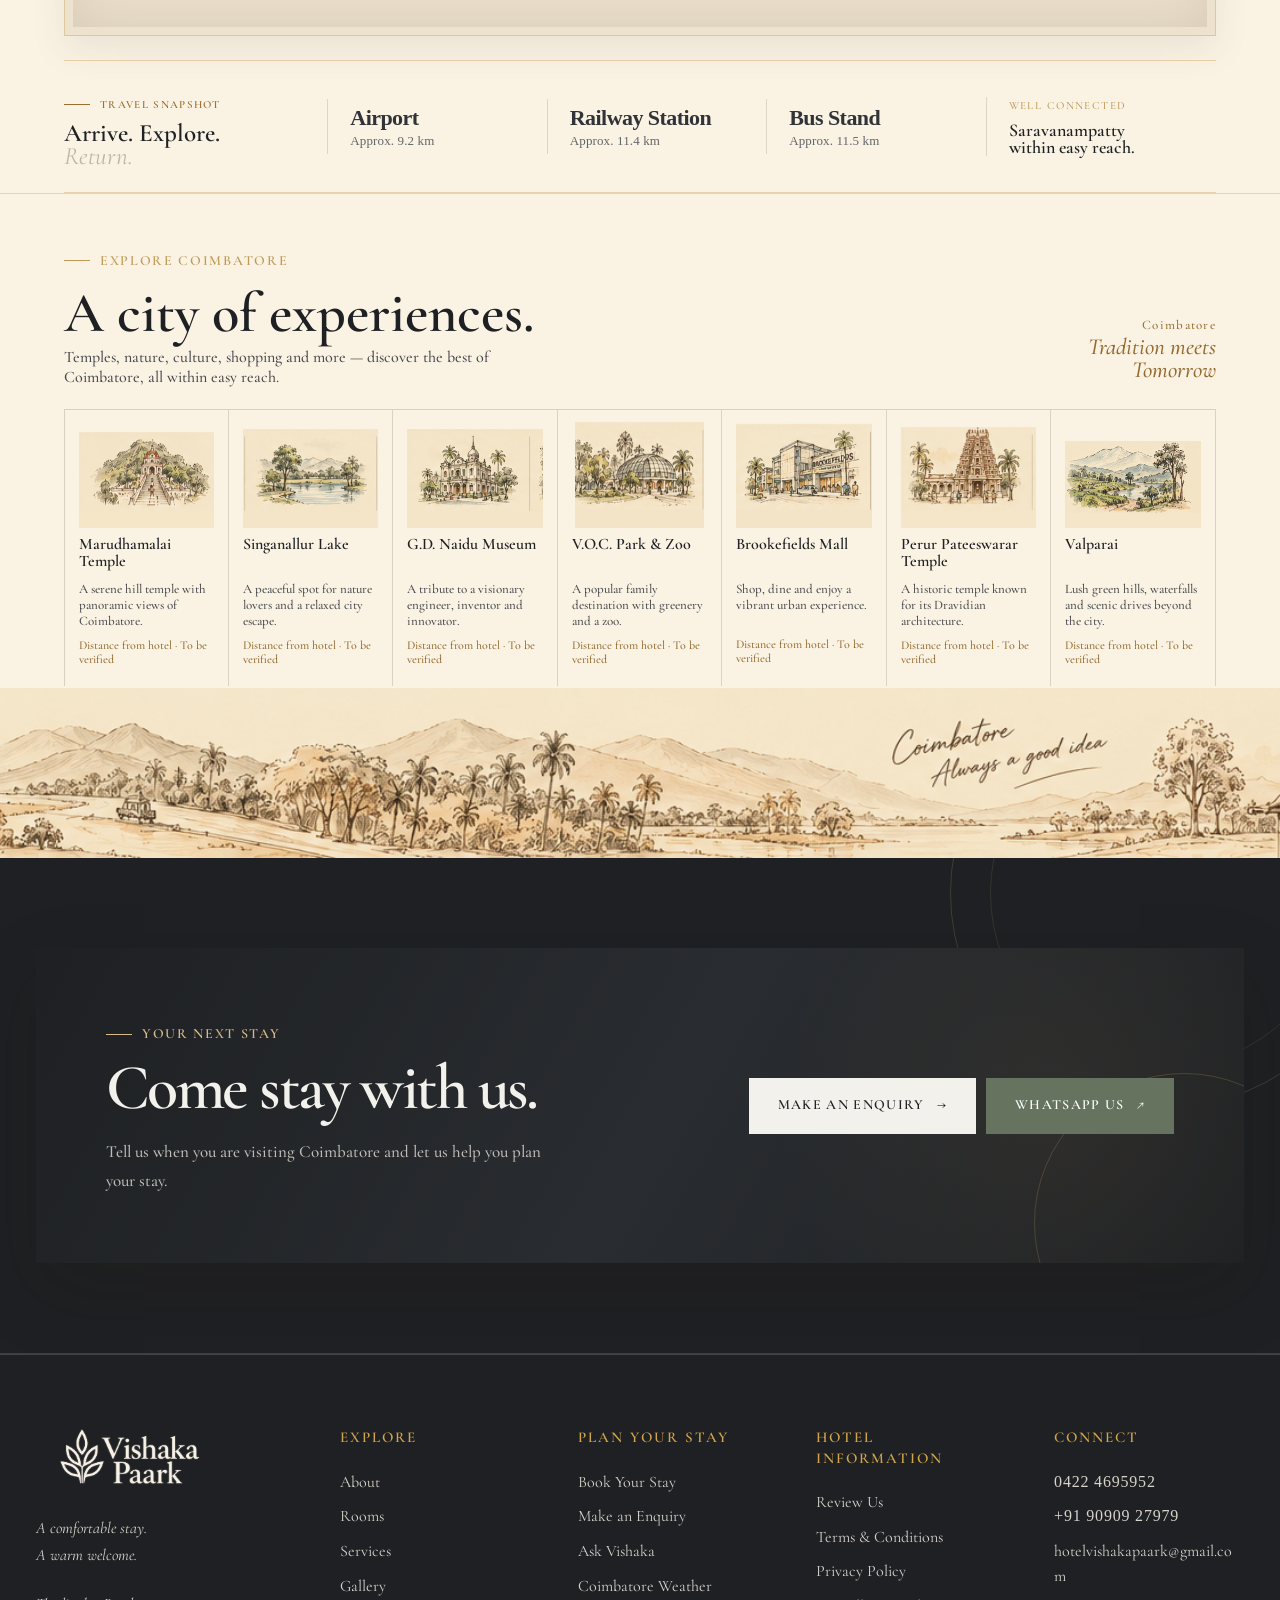
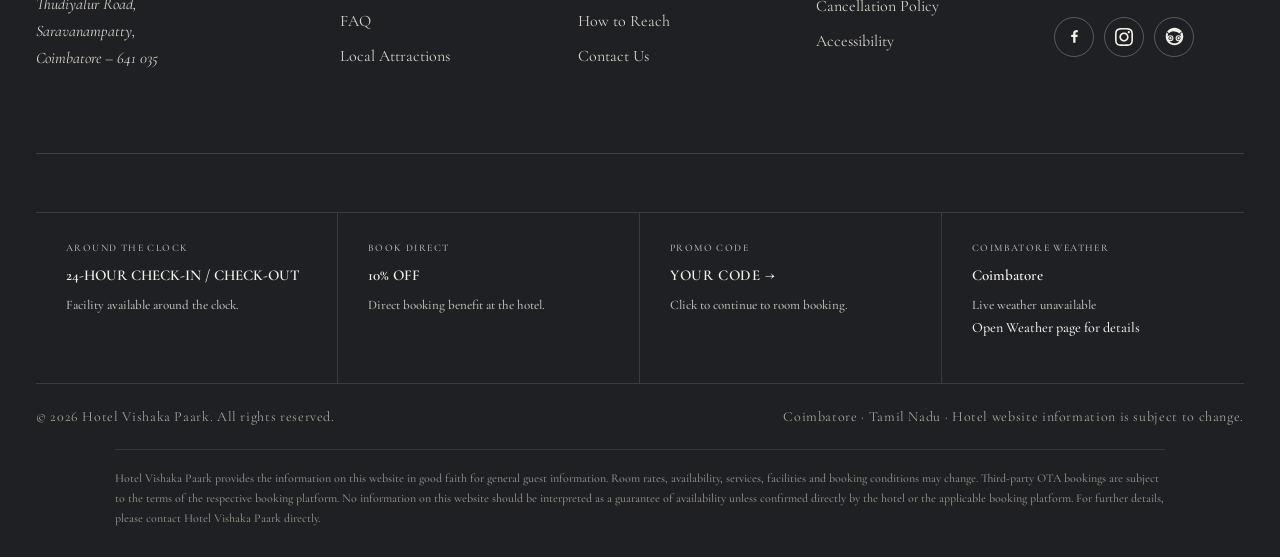
==== commit dccaf48f: "Small UI UX Fix" ====
--- a/index.html
+++ b/index.html
@@ -214,7 +214,7 @@
   aria-label="Call Hotel Vishaka Paark"
 >
   <span class="phone-icon" aria-hidden="true"></span>
-  +919090927979
+  +91 90909 27979
 </a>
 
         <a
@@ -2246,32 +2246,33 @@
 
           <div class="footer-socials" aria-label="Hotel Vishaka Paark social links">
 
+            <!-- FACEBOOK -->
             <a
-              class="footer-social-link"
+              class="footer-social-link footer-social-facebook"
               href="https://www.facebook.com/people/Hotel-Vishaka-Paark/61580661089251/"
               target="_blank"
               rel="noopener noreferrer"
               aria-label="Hotel Vishaka Paark on Facebook"
             >
               <svg viewBox="0 0 24 24" aria-hidden="true" focusable="false">
-                <path d="M14 8h3V4.5c-.5-.1-1.8-.2-3.2-.2-3.2 0-5.4 1.9-5.4 5.5V13H5v4h3.4v7h4.1v-7h3.4l.5-4h-3.9V10c0-1.2.4-2 1.5-2Z" fill="currentColor"/>
+                <path d="M13.397 20.997v-8.196h2.765l.411-3.209h-3.176V7.548c0-.926.258-1.56 1.587-1.56h1.684V3.127A22.756 22.756 0 0 0 14.21 3c-2.444 0-4.122 1.492-4.122 4.231v2.361H7.332v3.209h2.756v8.196h3.309z"/>
               </svg>
             </a>
 
+            <!-- INSTAGRAM -->
             <a
-              class="footer-social-link"
+              class="footer-social-link footer-social-instagram"
               href="https://www.instagram.com/_hotel_vishaka_paark_"
               target="_blank"
               rel="noopener noreferrer"
               aria-label="Hotel Vishaka Paark on Instagram"
             >
               <svg viewBox="0 0 24 24" aria-hidden="true" focusable="false">
-                <rect x="3.5" y="3.5" width="17" height="17" rx="4" fill="none" stroke="currentColor" stroke-width="2"/>
-                <circle cx="12" cy="12" r="4" fill="none" stroke="currentColor" stroke-width="2"/>
-                <circle cx="17.5" cy="6.8" r="1.1" fill="currentColor"/>
+                <path d="M12 2.163c3.204 0 3.584.012 4.85.07 3.252.148 4.771 1.691 4.919 4.919.058 1.265.069 1.645.069 4.849 0 3.205-.012 3.584-.069 4.849-.149 3.225-1.664 4.771-4.919 4.919-1.266.058-1.644.07-4.85.07-3.204 0-3.584-.012-4.849-.07-3.26-.149-4.771-1.699-4.919-4.92-.058-1.265-.07-1.644-.07-4.849 0-3.204.013-3.583.07-4.849.149-3.227 1.664-4.771 4.919-4.919 1.266-.057 1.645-.069 4.849-.069zm0-2.163c-3.259 0-3.667.014-4.947.072-4.358.2-6.78 2.618-6.98 6.98-.059 1.281-.073 1.689-.073 4.948 0 3.259.014 3.668.072 4.948.2 4.358 2.618 6.78 6.98 6.98 1.281.058 1.689.072 4.948.072 3.259 0 3.668-.014 4.948-.072 4.354-.2 6.782-2.618 6.979-6.98.059-1.28.073-1.689.073-4.948 0-3.259-.014-3.667-.072-4.947-.196-4.354-2.617-6.78-6.979-6.98-1.281-.059-1.69-.073-4.949-.073zm0 5.838c-3.403 0-6.162 2.759-6.162 6.162s2.759 6.163 6.162 6.163 6.162-2.759 6.162-6.163c0-3.403-2.759-6.162-6.162-6.162zm0 10.162c-2.209 0-4-1.79-4-4 0-2.209 1.791-4 4-4s4 1.791 4 4c0 2.21-1.791 4-4 4zm6.406-11.845c-.796 0-1.441.645-1.441 1.44s.645 1.44 1.441 1.44c.795 0 1.439-.645 1.439-1.44s-.644-1.44-1.439-1.44z"/>
               </svg>
             </a>
 
+            <!-- TRIPADVISOR -->
             <a
               class="footer-social-link footer-social-tripadvisor"
               href="https://www.tripadvisor.in/Hotel_Review-g297675-d33881770-Reviews-Hotel_Vishaka_Paark-Coimbatore_Coimbatore_District_Tamil_Nadu.html"
@@ -2279,11 +2280,9 @@
               rel="noopener noreferrer"
               aria-label="Hotel Vishaka Paark on Tripadvisor"
             >
-              <img
-                src="assets/icons/social/tripadvisor.png"
-                alt=""
-                aria-hidden="true"
-              >
+              <svg viewBox="0 0 24 24" aria-hidden="true" focusable="false">
+                <path d="M12 2C6.48 2 2 6.48 2 12s4.48 10 10 10 10-4.48 10-10S17.52 2 12 2zm0 4.2c2.16 0 4.09.84 5.54 2.23l1.58-1.58c.24-.24.62-.24.86 0 .24.24.24.62 0 .86l-1.57 1.57A7.747 7.747 0 0 1 19.8 12c0 4.31-3.49 7.8-7.8 7.8s-7.8-3.49-7.8-7.8c0-1.02.2-1.99.56-2.88L3.22 7.55a.608.608 0 0 1 0-.86c.24-.24.62-.24.86 0l1.54 1.54A7.733 7.733 0 0 1 12 6.2zm-4.7 4.3a3.5 3.5 0 1 0 0 7 3.5 3.5 0 0 0 0-7zm9.4 0a3.5 3.5 0 1 0 0 7 3.5 3.5 0 0 0 0-7zm-9.4 1.3c1.22 0 2.2.98 2.2 2.2s-.98 2.2-2.2 2.2-2.2-.98-2.2-2.2.98-2.2 2.2-2.2zm9.4 0c1.22 0 2.2.98 2.2 2.2s-.98 2.2-2.2 2.2-2.2-.98-2.2-2.2.98-2.2 2.2-2.2zm-9.4.9a1.3 1.3 0 1 0 0 2.6 1.3 1.3 0 0 0 0-2.6zm9.4 0a1.3 1.3 0 1 0 0 2.6 1.3 1.3 0 0 0 0-2.6z"/>
+              </svg>
             </a>
 
           </div>
--- a/styles.css
+++ b/styles.css
@@ -423,12 +423,16 @@
 .header-phone {
   display: inline-flex;
   align-items: center;
-  gap: 6px;
-
-  font-size: 18px;
+  gap: 8px;
+font-family: "Cormorant Garamond", serif;
+  font-size: 14px;
   font-weight: 600;
-
+  letter-spacing: 0.08em;
+  text-transform: uppercase;
+color: rgba(255, 255, 255, 0.9);
+  text-decoration: none;
   white-space: nowrap;
+
 }
 
 .phone-icon {
@@ -964,6 +968,22 @@
   color: var(--gold);
 }
 
+/* Keep native select menus legible against the charcoal booking bar. */
+.booking-field select {
+  color: #f3f1eb;
+  background-color: #303338;
+}
+
+.booking-field select option {
+  color: #f3f1eb;
+  background: #303338;
+}
+
+.booking-field select option:checked {
+  color: #1e2023;
+  background: #d8bc88;
+}
+
 .quick-booking-form > .button {
   height: 100%;
   border-radius: 0;
@@ -1304,6 +1324,20 @@
   font-size: 11px;
 }
 
+/* Give the rate note the same considered Cinzel treatment as the travel labels. */
+#rooms .rooms-footnote p {
+  color: #d8d2c8 !important;
+  font-family: "Cinzel", Georgia, serif !important;
+  font-size: 16px !important;
+  font-weight: 500 !important;
+  letter-spacing: 0.005em;
+  line-height: 1.55 !important;
+}
+
+#rooms .rooms-footnote .footnote-mark {
+  font-size: 16px !important;
+}
+
 
 /* =========================================================
    11. SERVICES
@@ -1336,11 +1370,12 @@
 .services-grid {
   display: grid;
   grid-template-columns: repeat(2, 1fr);
+  grid-auto-rows: minmax(280px, auto); 
 }
 
 .service-item {
-  min-height: 220px;
-  padding: 30px 34px;
+  min-height: 280px;
+  padding: 40px 34px;
 
   border-top: 1px solid var(--line);
 }
@@ -1887,6 +1922,25 @@
   border-color: var(--gold);
   background: var(--gold);
   color: var(--white);
+}
+
+/* Gallery sits on charcoal, so its unselected filters need a light resting state. */
+#gallery .gallery-filter-btn {
+  color: #e6e0d6;
+  border-color: rgba(230, 224, 214, 0.18);
+}
+
+#gallery .gallery-filter-btn:hover,
+#gallery .gallery-filter-btn:focus-visible {
+  color: #f7f4ee;
+  border-color: rgba(216, 188, 136, 0.72);
+  outline: none;
+}
+
+#gallery .gallery-filter-btn.is-active {
+  color: #1e2023;
+  border-color: #d8bc88;
+  background: #d8bc88;
 }
 
 .gallery-grid {
@@ -6417,6 +6471,65 @@
   z-index: 0;
 }
 
+/* Coimbatore artwork lives at the hero edges, leaving the copy and hotel image clear. */
+.hero-side-art {
+  position: absolute;
+  inset: 0;
+  z-index: 1;
+  overflow: hidden;
+  pointer-events: none;
+}
+
+.hero-side-art img {
+  position: absolute;
+  display: block;
+  max-width: none;
+  user-select: none;
+  -webkit-user-drag: none;
+}
+
+.hero-side-art-textile {
+  top: 82px;
+  left: 0;
+  width: clamp(230px, 22vw, 390px);
+  height: calc(100% - 82px);
+  object-fit: cover;
+  object-position: left center;
+  opacity: 0.35;
+  mix-blend-mode: screen;
+  -webkit-mask-image: linear-gradient(90deg, rgba(0, 0, 0, 0.94), transparent 100%);
+  mask-image: linear-gradient(90deg, rgba(0, 0, 0, 0.94), transparent 100%);
+}
+
+.hero-side-art-city {
+  right: -7vw;
+  bottom: -8%;
+  width: clamp(480px, 47vw, 820px);
+  height: auto;
+  opacity: 0.16;
+  mix-blend-mode: screen;
+  -webkit-mask-image: linear-gradient(90deg, transparent 0%, #000 45%, rgba(0, 0, 0, 0.65) 100%), linear-gradient(0deg, rgba(0, 0, 0, 0.9), transparent 95%);
+  -webkit-mask-composite: source-in;
+  mask-image: linear-gradient(90deg, transparent 0%, #000 45%, rgba(0, 0, 0, 0.65) 100%), linear-gradient(0deg, rgba(0, 0, 0, 0.9), transparent 95%);
+  mask-composite: intersect;
+}
+
+@media (max-width: 767px) {
+  .hero-side-art-textile {
+    top: 70px;
+    width: 210px;
+    height: calc(100% - 70px);
+    opacity: 0.20;
+  }
+
+  .hero-side-art-city {
+    right: -52vw;
+    bottom: 0;
+    width: 620px;
+    opacity: 0.11;
+  }
+}
+
 .hero-sketch-layer {
   position: absolute;
   inset: 0;
@@ -6868,6 +6981,32 @@
 
 .room-content .text-link {
   margin-top: 0 !important;
+}
+
+/* Clear charcoal action treatment for room-card details. */
+#rooms .room-content .text-link {
+  display: inline-flex !important;
+  min-height: 42px;
+  padding: 0 15px;
+  border: 1px solid rgba(243, 241, 235, 0.22);
+  background: #3b3e43;
+  color: #f3f1eb !important;
+  font-family: "Cinzel", Georgia, serif !important;
+  font-size: 15px !important;
+  font-weight: 600 !important;
+  letter-spacing: 0.025em;
+}
+
+#rooms .room-content .text-link span {
+  color: #d8bc88;
+  font-size: 20px;
+  line-height: 1;
+}
+
+#rooms .room-content .text-link:hover {
+  border-color: #d8bc88;
+  background: #474b51;
+  color: #fffdf8 !important;
 }
 
 @media (max-width: 1100px) {
@@ -8466,7 +8605,6 @@
 .location-travel-note {
   display: flex !important;
   align-items: center !important;
-  gap: 12px !important;
   border-left: 1px solid rgba(58, 36, 24, 0.14) !important;
 }
 
@@ -8491,15 +8629,35 @@
 }
 
 .location-travel-fact strong {
-  font-size: 16px !important;
+  color: #34363a !important;
+  font-size: 19px !important;
+  font-weight: 600 !important;
   line-height: 1.05 !important;
 }
 
 .location-travel-fact div span {
   margin-top: 3px !important;
   color: var(--muted) !important;
-  font-size: 12px !important;
+  font-size: 13px !important;
   line-height: 1.1 !important;
+}
+
+/* Travel labels: a stronger, architectural Cinzel treatment on the light palette. */
+#location .location-travel-fact strong {
+  color: #303338 !important;
+  font-family: "Cinzel", Georgia, serif !important;
+  font-size: 22px !important;
+  font-weight: 600 !important;
+  letter-spacing: -0.025em;
+  line-height: 1.2 !important;
+}
+
+#location .location-travel-fact div span {
+  color: #62656a !important;
+  font-family: "Cinzel", Georgia, serif !important;
+  font-size: 13px !important;
+  font-weight: 500 !important;
+  letter-spacing: 0.01em;
 }
 
 .location-travel-note {
@@ -9227,7 +9385,7 @@
 
 .main-nav a:hover,
 .header-phone:hover {
-  color: #d8bc88;
+  color: #d8b06a;
   opacity: 1;
 }
 
@@ -11509,31 +11667,25 @@
 
 #services .service-item {
   position: relative !important;
-
-  display: block !important;
+  display: flex !important;
+  flex-direction: column !important;
+  justify-content: flex-start !important;
 
   width: auto !important;
   min-width: 0 !important;
 
-  height: 270px !important;
-  min-height: 270px !important;
+  height: auto !important;
+  min-height: 310px !important;
 
   margin: 0 !important;
-
-  padding: 32px 30px !important;
-
+  padding: 28px 24px 32px !important;
   box-sizing: border-box !important;
 
-  overflow: hidden !important;
-
-  border-top:
-    1px solid var(--line) !important;
-
-  border-right:
-    1px solid var(--line) !important;
-
+  overflow: visible !important;
+
+  border-top: 1px solid var(--line) !important;
+  border-right: 1px solid var(--line) !important;
   border-bottom: 0 !important;
-
   border-left: 0 !important;
 
   background: transparent !important;
@@ -11555,6 +11707,12 @@
     1px solid var(--line) !important;
 }
 
+/* The incomplete final grid row needs its exposed card edges closed as well. */
+#services .service-item:nth-child(9),
+#services .service-item:nth-child(10) {
+  border-bottom: 1px solid var(--line) !important;
+}
+
 
 /* ---------------------------------------------------------
    ICON
@@ -11636,11 +11794,13 @@
   color:
     rgba(255, 255, 255, 0.62) !important;
 
-  font-family: var(--serif) !important;
-
-  font-size: 13px !important;
-
-  line-height: 1.65 !important;
+  font-family: "Cinzel", Georgia, serif !important;
+
+  font-size: 15px !important;
+
+  font-weight: 500 !important;
+
+  line-height: 1.68 !important;
 
   position: static !important;
 }
@@ -11909,3 +12069,77 @@
     width: calc(100% - 40px);
   }
 }
+
+.site-header .header-phone,
+.location-contact-list a[href^="tel:"],
+.site-footer .footer-contact-column a[href^="tel:"] {
+  font-family: "EB Garamond", Garamond, "Times New Roman", serif !important;
+  font-weight: 500 !important;
+  letter-spacing: 0.05em !important;
+}
+
+/* =========================================================
+   HARD OVERRIDE: PERFECT FOOTER SOCIAL ICON CENTERING
+   ========================================================= */
+.site-footer .footer-socials {
+  display: flex !important;
+  flex-direction: row !important;
+  align-items: center !important;
+  gap: 10px !important;
+  margin-top: 18px !important;
+}
+
+.site-footer a.footer-social-link {
+  display: flex !important;
+  align-items: center !important;
+  justify-content: center !important;
+  width: 40px !important;
+  height: 40px !important;
+  min-width: 40px !important;
+  min-height: 40px !important;
+  max-width: 40px !important;
+  max-height: 40px !important;
+  padding: 0 !important;
+  margin: 0 !important;
+  border-radius: 50% !important;
+  border: 1px solid rgba(243, 241, 235, 0.28) !important;
+  background: transparent !important;
+  color: #f3f1eb !important;
+  box-sizing: border-box !important;
+  overflow: hidden !important;
+  text-decoration: none !important;
+  transition: all 0.2s ease !important;
+}
+
+.site-footer a.footer-social-link svg {
+  display: block !important;
+  position: static !important;
+  margin: 0 !important;
+  padding: 0 !important;
+  fill: currentColor !important;
+  flex-shrink: 0 !important;
+  transform: none !important;
+}
+
+/* Individual proportional sizes centered precisely */
+.site-footer a.footer-social-facebook svg {
+  width: 17px !important;
+  height: 17px !important;
+}
+
+.site-footer a.footer-social-instagram svg {
+  width: 18px !important;
+  height: 18px !important;
+}
+
+.site-footer a.footer-social-tripadvisor svg {
+  width: 21px !important;
+  height: 21px !important;
+}
+
+.site-footer a.footer-social-link:hover {
+  background: #d3a64a !important;
+  border-color: #d3a64a !important;
+  color: #1e2023 !important;
+  transform: translateY(-2px) !important;
+}
